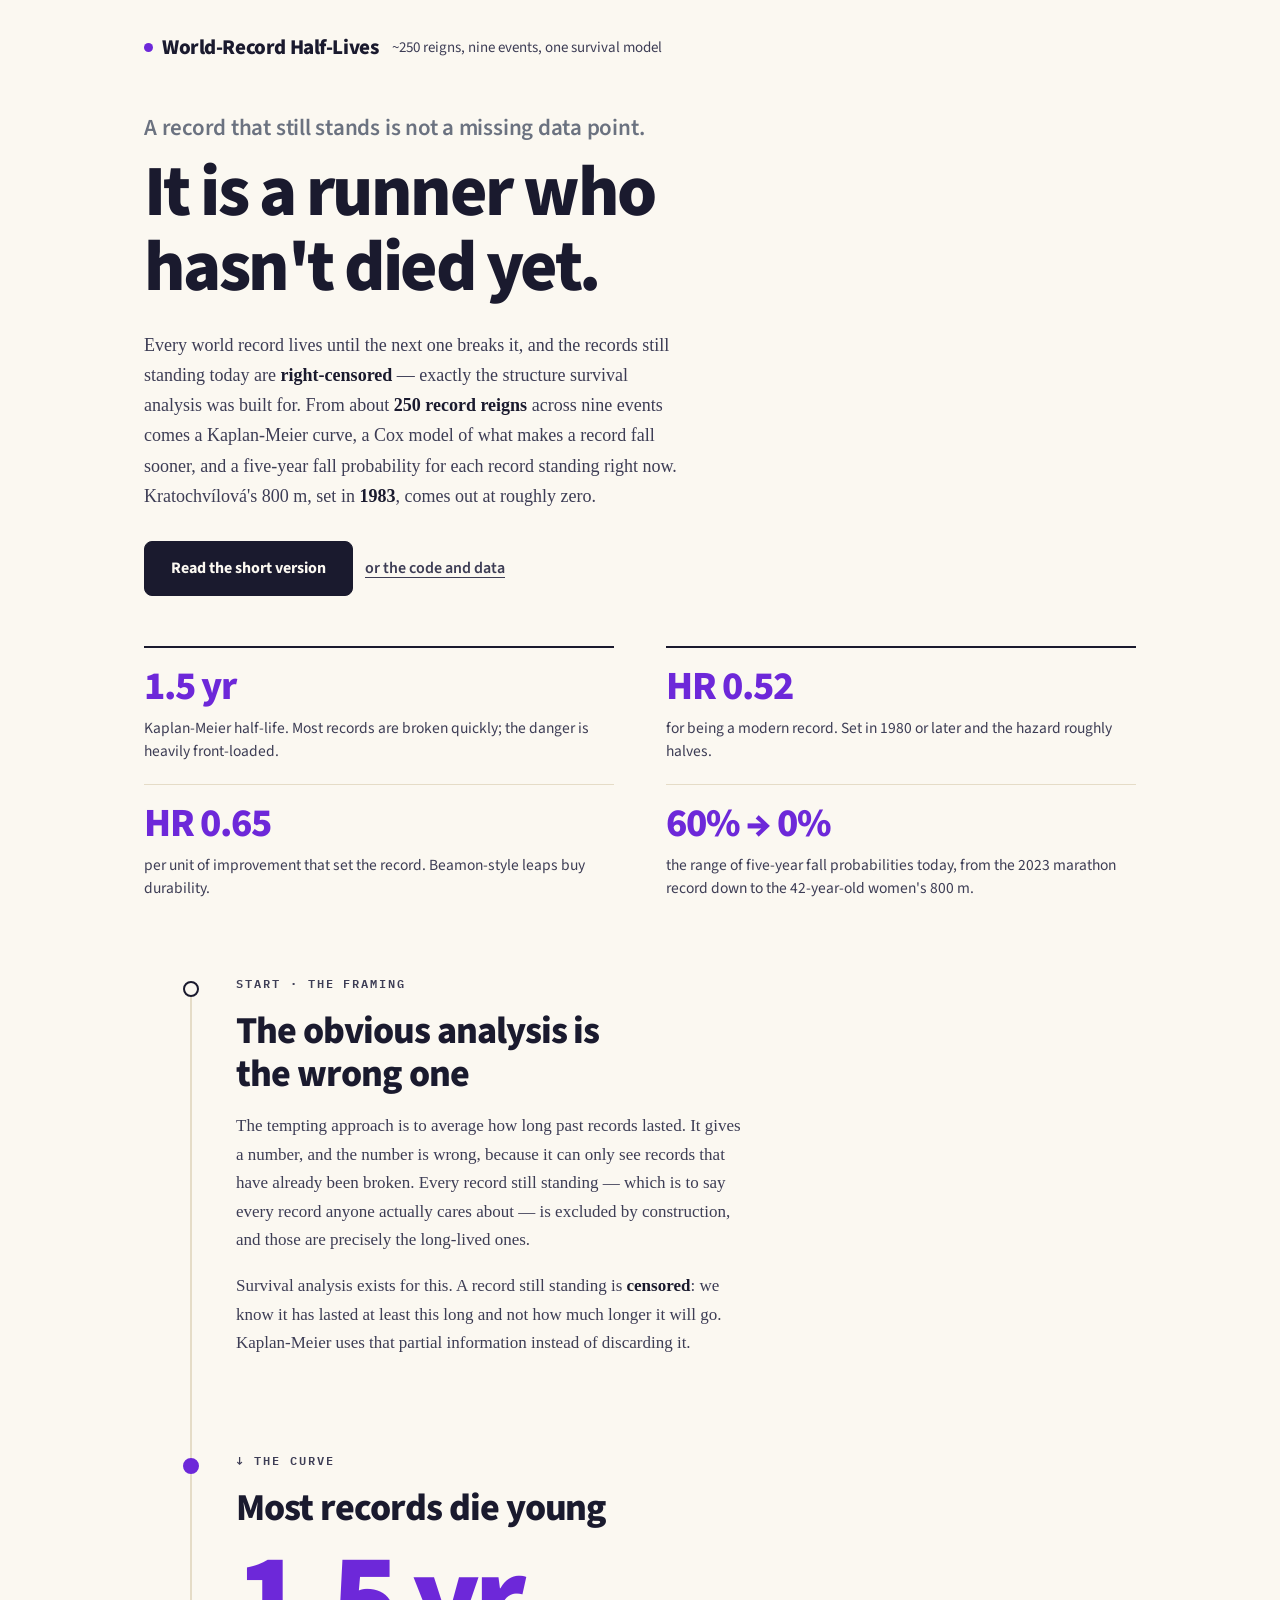
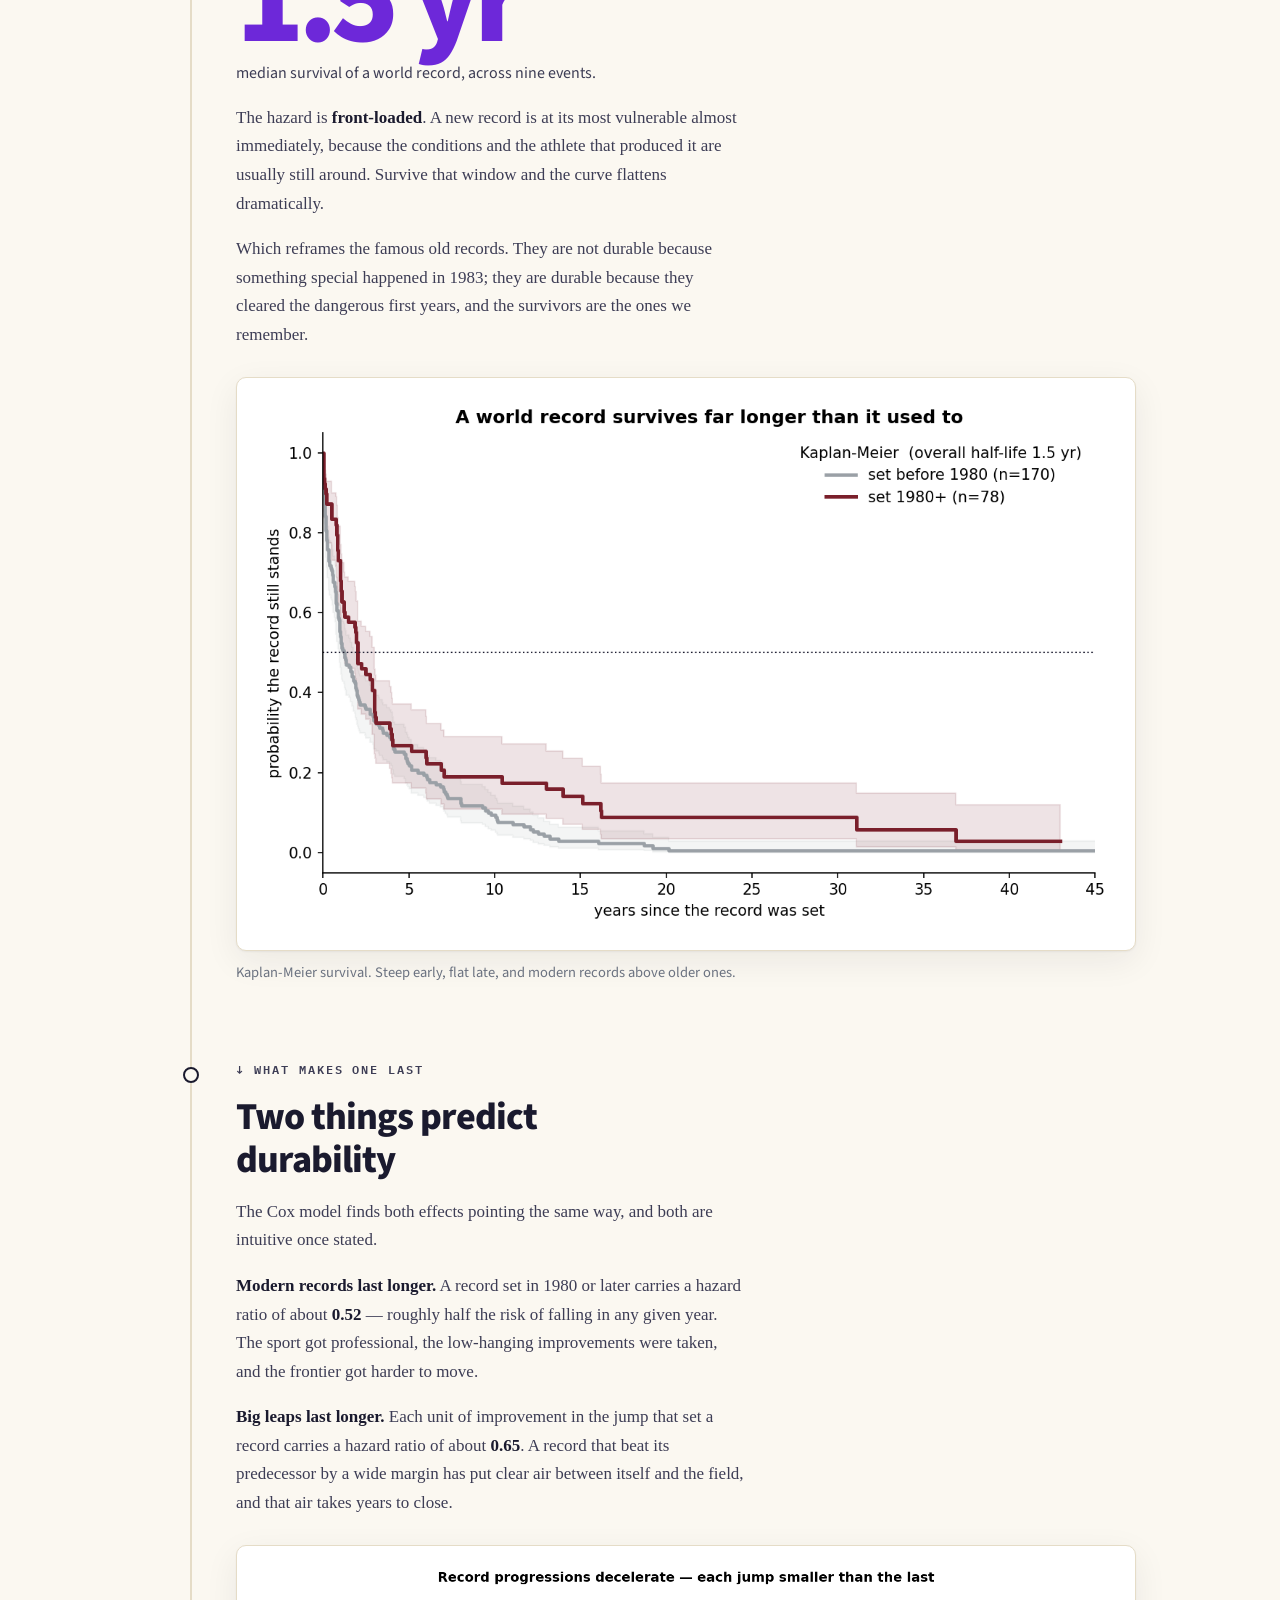
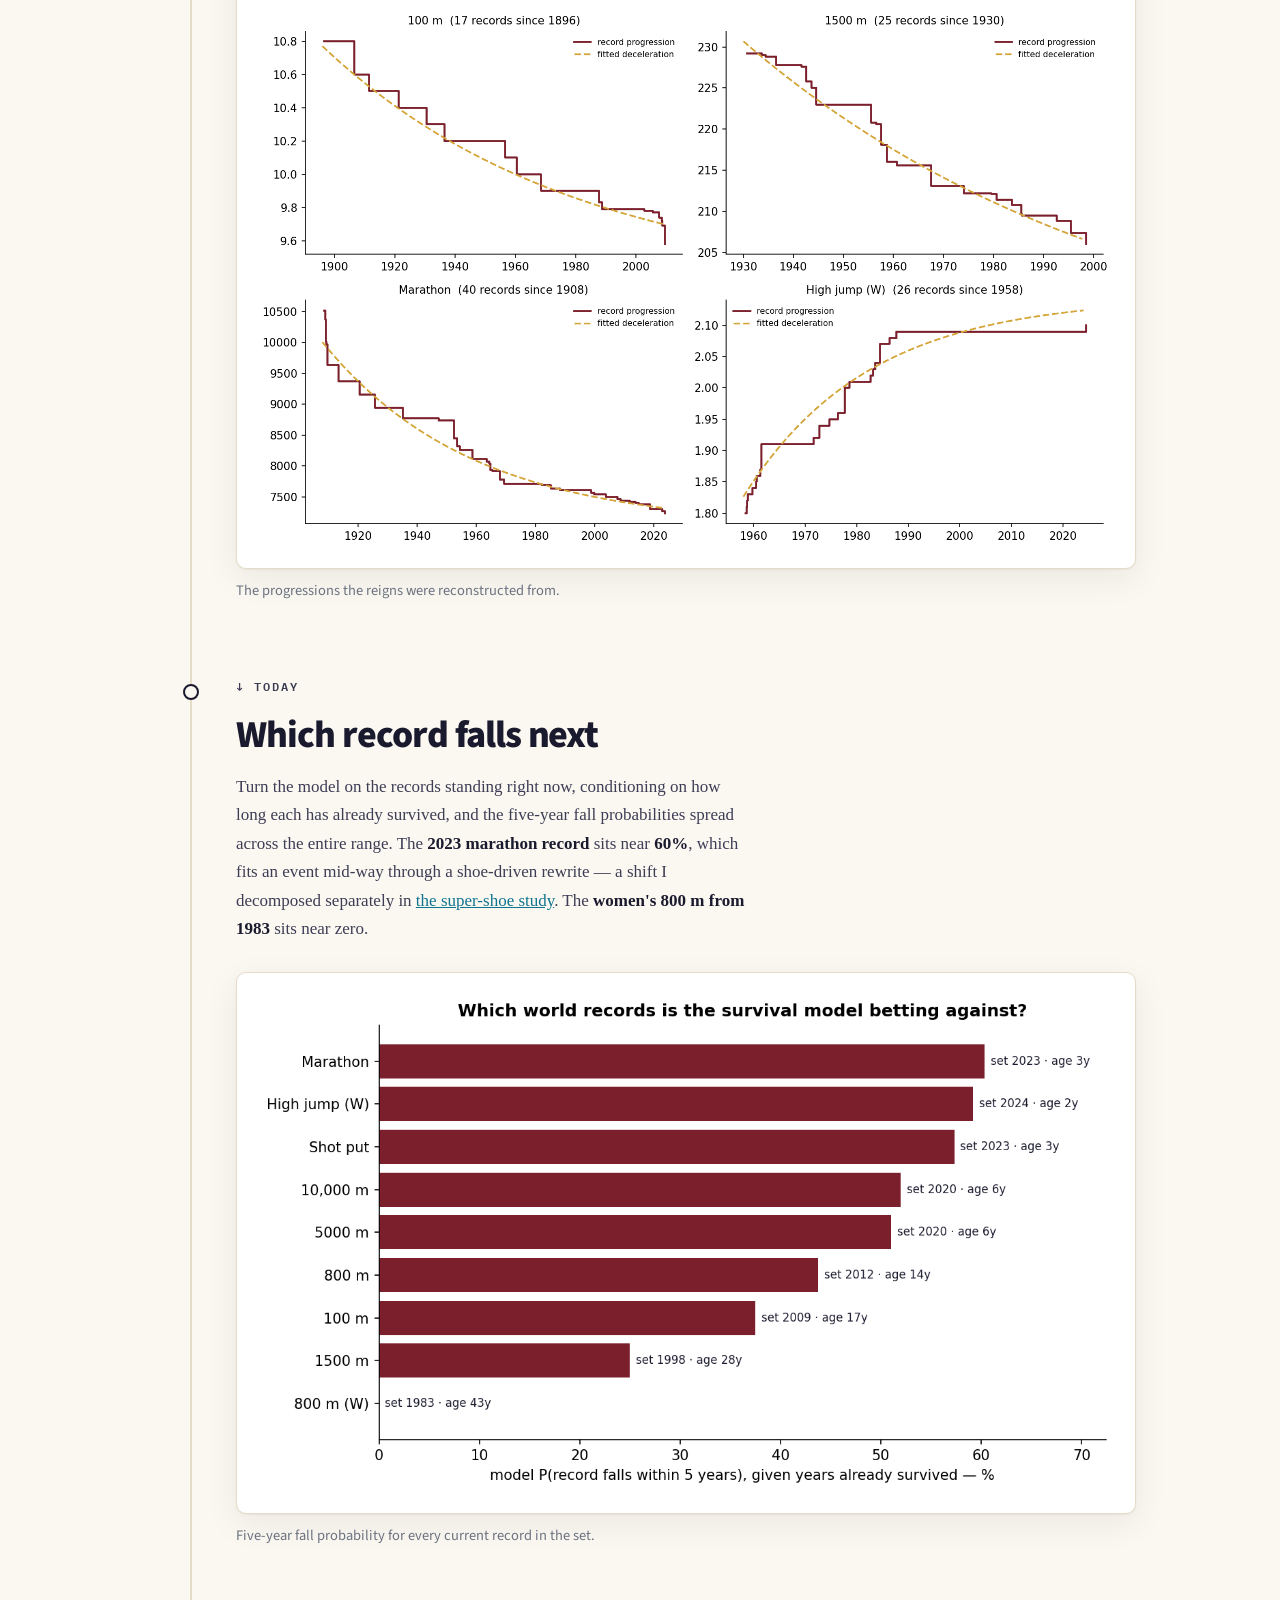
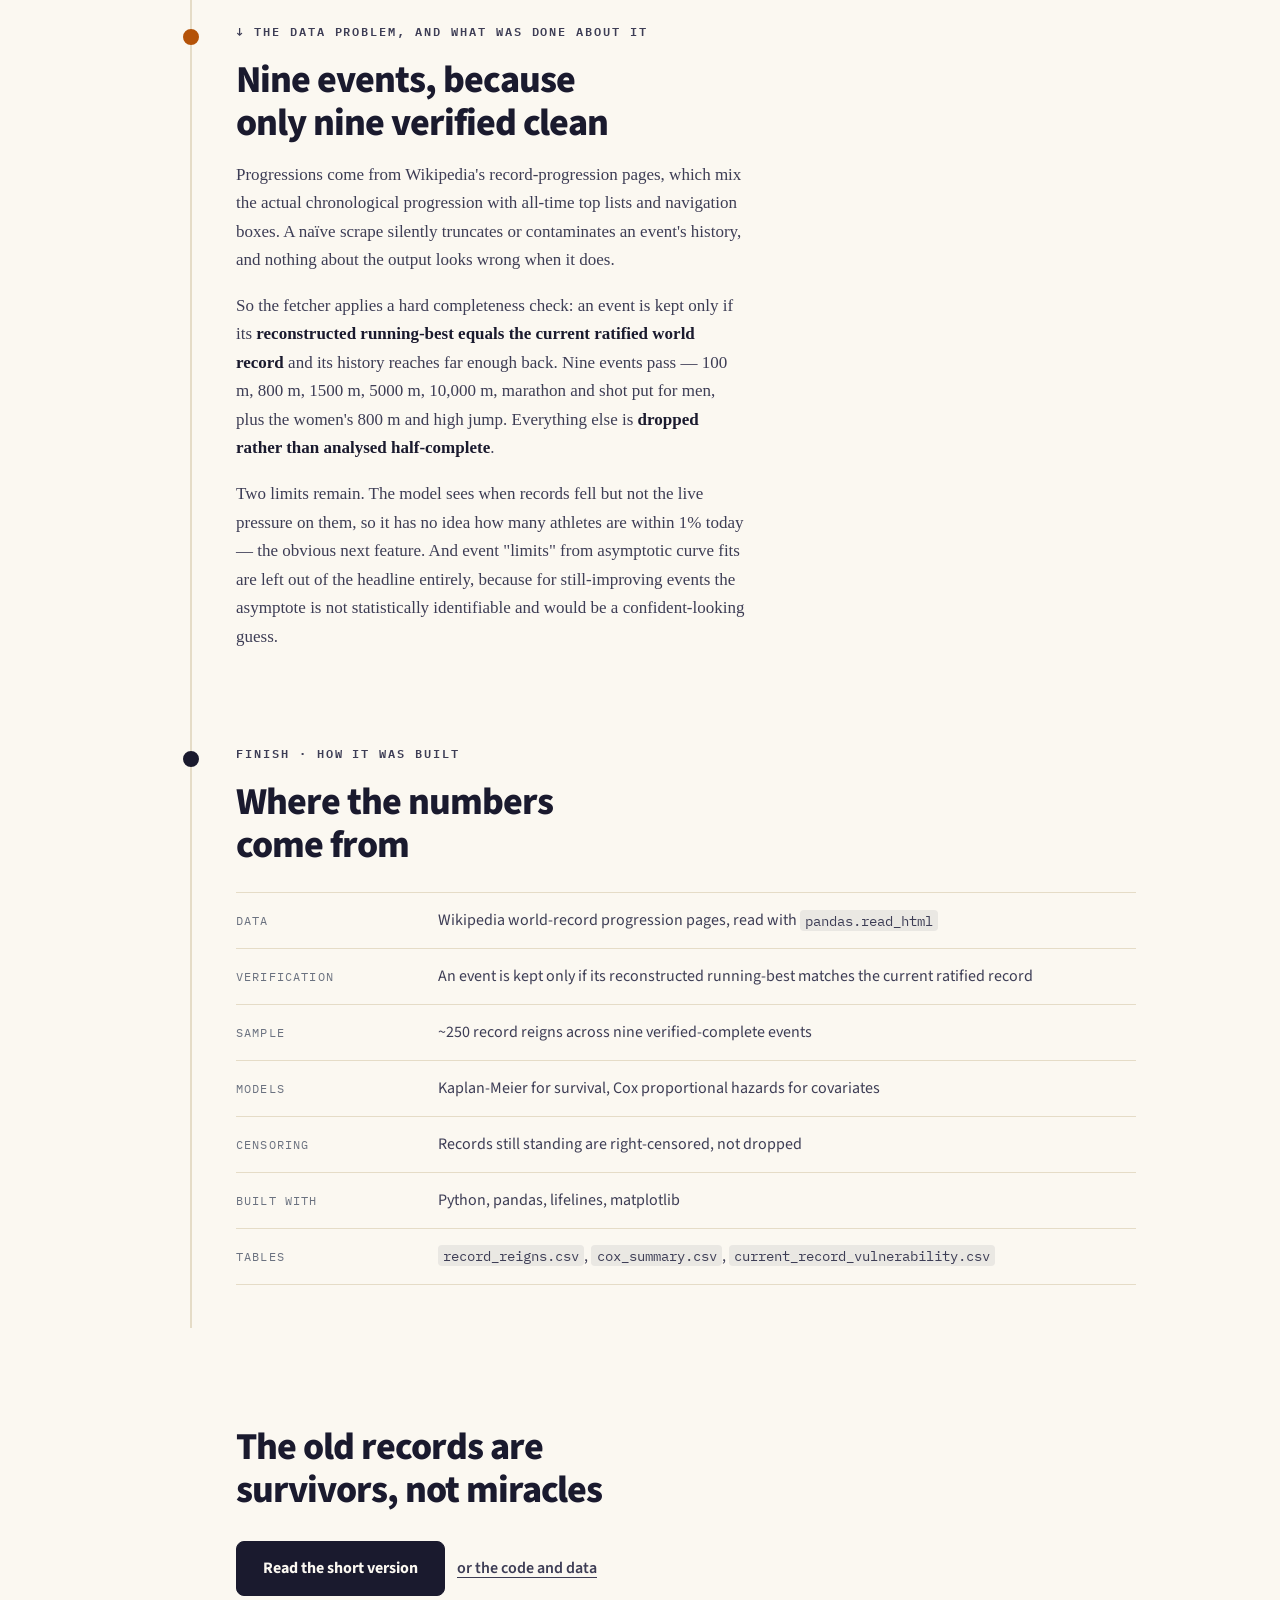
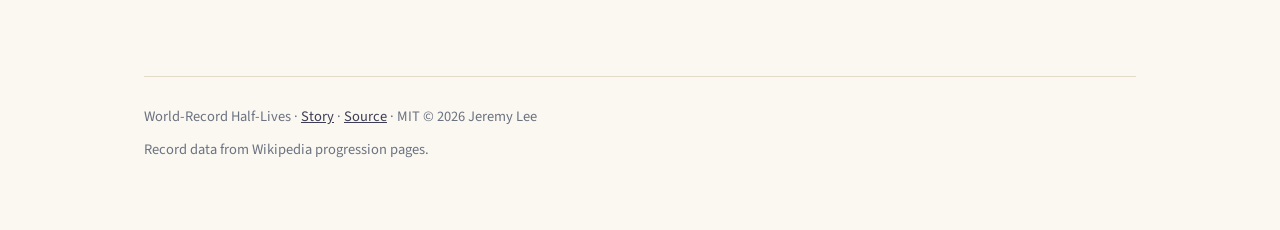
==== overview/index.html @ 0c4630bb "Add an /overview/ writeup page A long-form product page at /overview/, in the shape of the Leeway an" ====
<!doctype html>
<html lang="en">
<head>
<meta charset="utf-8" />
<meta name="viewport" content="width=device-width, initial-scale=1, viewport-fit=cover" />
<title>World-Record Half-Lives — survival analysis on 250 record reigns</title>
<meta name="description" content="Treating every world record as a survival-time problem. Kaplan-Meier puts the half-life at about 1.5 years, Cox says modern records last twice as long, and today's records get a five-year fall probability." />
<meta name="theme-color" content="#FBF8F1" />
<meta property="og:title" content="World-Record Half-Lives" />
<meta property="og:description" content="Records that are still standing are censored, not missing. Survival analysis on 250 reigns across nine events." />
<meta property="og:type" content="article" />
<meta property="og:url" content="https://lyhjeremy.github.io/world-record-half-lives/overview/" />
<link rel="preconnect" href="https://fonts.googleapis.com" />
<link rel="preconnect" href="https://fonts.gstatic.com" crossorigin />
<link href="https://fonts.googleapis.com/css2?family=Source+Sans+3:wght@400;600;700;800&family=IBM+Plex+Mono:wght@400;600&display=swap" rel="stylesheet" />
<style>
  :root {
    --paper: #FBF8F1;
    --card: #FFFFFF;
    --plate: #FFFFFF;
    --ink: #1a1a2e;
    --ink2: #3d3d55;
    --muted: #6B7280;
    --rule: #E5DCC7;
    --accent: #6D28D9;
    --accent2: #B45309;
    --link: #0E7490;
    --serif: Georgia, 'Iowan Old Style', 'Times New Roman', serif;
    --sans: 'Source Sans 3', -apple-system, system-ui, sans-serif;
    --mono: 'IBM Plex Mono', ui-monospace, 'SF Mono', monospace;
    --shadow: 0 1px 2px rgba(26,26,46,.05), 0 10px 34px rgba(26,26,46,.07);
    --spine:  92px;
    --col:    min(100% - 2.6rem, 62rem);
  }
  @media (prefers-color-scheme: dark) {
    :root {
      --paper: #14141f;
      --card: #1c1c2a;
      --plate: #f7f4ec;
      --ink: #F2EFE6;
      --ink2: #C9C4B6;
      --muted: #918B7D;
      --rule: #33313f;
      --accent: #A78BFA;
      --accent2: #E3BC5E;
      --link: #22D3EE;
      --shadow: 0 1px 2px rgba(0,0,0,.32), 0 10px 34px rgba(0,0,0,.4);
    }
  }

  * { box-sizing: border-box; }
  html { scroll-behavior: smooth; }
  body {
    margin: 0; background: var(--paper); color: var(--ink);
    font-family: var(--serif); font-size: clamp(17px, 0.55rem + 0.6vw, 19.5px);
    line-height: 1.68; -webkit-font-smoothing: antialiased; overflow-x: hidden;
  }
  img { max-width: 100%; height: auto; display: block; }
  a { color: var(--link); }
  :focus-visible { outline: 2px solid var(--accent); outline-offset: 3px; border-radius: 2px; }
  strong { font-weight: 700; color: var(--ink); }
  code { font-family: var(--mono); font-size: .86em;
         background: color-mix(in srgb, var(--ink) 7%, transparent);
         padding: .12em .38em; border-radius: 4px; }
  .wrap { width: var(--col); margin: 0 auto; }

  .eyebrow { font-family: var(--mono); font-weight: 600; font-size: 11.5px;
             letter-spacing: .17em; text-transform: uppercase; color: var(--muted);
             margin: 0 0 14px; }

  .masthead { display: flex; align-items: baseline; gap: 14px; flex-wrap: wrap; padding: 30px 0 0; }
  .logo { font-family: var(--sans); font-weight: 800; font-size: 21px;
          letter-spacing: -.02em; display: flex; align-items: center; gap: 9px; }
  .dot { width: 9px; height: 9px; border-radius: 50%; background: var(--accent); flex: none; }
  .tagline { font-size: 15px; color: var(--ink2); font-family: var(--sans); }

  .hero { padding: 44px 0 54px; }
  .kicker { font-family: var(--sans); font-size: clamp(18px, 2.1vw, 23px); font-weight: 600;
            color: var(--muted); margin: 0 0 8px; letter-spacing: -.01em; }
  .hero h1 { font-family: var(--sans); font-size: clamp(37px, 6vw, 72px); font-weight: 800;
             letter-spacing: -.035em; line-height: 1.04; margin: 0; max-width: 17ch; }
  .hero-sub { margin: 24px 0 0; font-size: 1.06em; color: var(--ink2); max-width: 60ch; }

  .cta-row { display: flex; gap: 12px; flex-wrap: wrap; margin-top: 30px; align-items: center; }
  .btn { display: inline-block; padding: 13px 26px; border-radius: 8px;
         font-family: var(--sans); font-weight: 700; font-size: 16px;
         text-decoration: none; border: 1px solid var(--ink); transition: transform .15s ease; }
  .btn:hover { transform: translateY(-1px); }
  .btn-primary { background: var(--ink); color: var(--paper); }
  .textlink { font-family: var(--sans); font-size: 16px; font-weight: 600; color: var(--ink2);
              text-decoration: underline; text-underline-offset: 4px;
              text-decoration-thickness: 1px; }
  .textlink:hover { color: var(--ink); }

  .claims { display: grid; grid-template-columns: 1fr; gap: 0 52px; margin: 50px 0 0; }
  @media (min-width: 760px) { .claims { grid-template-columns: 1fr 1fr; } }
  .claim { padding: 18px 0 20px; border-top: 1px solid var(--rule); }
  .claim:first-child, .claim:nth-child(2) { border-top: 2px solid var(--ink); }
  @media (max-width: 759px) { .claim:nth-child(2) { border-top: 1px solid var(--rule); } }
  .claim .n { font-family: var(--sans); font-weight: 800; font-size: 40px; line-height: 1.05;
              color: var(--accent); letter-spacing: -.03em; font-variant-numeric: tabular-nums; }
  .claim h3 { margin: 0 0 6px; }
  .claim p { margin: 9px 0 0; font-size: 15.5px; color: var(--ink2); line-height: 1.5;
             font-family: var(--sans); }

  .route { position: relative; padding-bottom: 30px; }
  .route::before { content: ""; position: absolute; left: calc(var(--spine) / 2); top: 8px;
                   bottom: 80px; width: 2px; background: var(--rule); }
  .stop { position: relative; padding: 0 0 76px var(--spine); }
  .stop::before { content: ""; position: absolute; left: calc(var(--spine) / 2 - 7px); top: 7px;
                  width: 16px; height: 16px; border-radius: 50%;
                  background: var(--paper); border: 2px solid var(--ink); box-sizing: border-box; }
  .stop--key::before { background: var(--accent); border-color: var(--accent); }
  .stop--warn::before { background: var(--accent2); border-color: var(--accent2); }
  .stop--end::before { background: var(--ink); }

  h2 { font-family: var(--sans); font-size: clamp(27px, 3.7vw, 38px); font-weight: 800;
       letter-spacing: -.027em; line-height: 1.13; margin: 12px 0 16px; max-width: 19ch; }
  h3 { font-family: var(--sans); font-size: 17px; font-weight: 700; margin: 0 0 7px;
       letter-spacing: -.012em; }
  .stop p { margin: 0 0 17px; max-width: 60ch; color: var(--ink2); }

  .bignum { font-family: var(--sans); font-weight: 800; font-size: clamp(74px, 10vw, 128px);
            line-height: .86; letter-spacing: -.05em; margin: 6px 0 4px; color: var(--accent);
            font-variant-numeric: tabular-nums; }
  .bignum-note { font-family: var(--sans); font-size: 16px; color: var(--muted); margin: 0 0 20px; }

  /* A white-background chart would glow in dark mode; the plate makes it read
     as a deliberately printed page instead. */
  figure { margin: 28px 0 0; }
  .plate { background: var(--plate); border: 1px solid var(--rule); border-radius: 10px;
           padding: 14px; box-shadow: var(--shadow); overflow: hidden; }
  .plate img { border-radius: 4px; }
  .plate--flush { padding: 0; }
  .shot { border-radius: 10px; border: 1px solid var(--rule); box-shadow: var(--shadow);
          overflow: hidden; background: var(--card); }
  /* min() so the cap never exceeds the column on a phone */
  .shot--narrow { max-width: min(430px, 100%); }
  figcaption { margin-top: 11px; font-family: var(--sans); font-size: 14.5px;
               color: var(--muted); line-height: 1.5; }
  .panels { display: grid; grid-template-columns: repeat(auto-fit, minmax(258px, 1fr));
            gap: 22px; margin-top: 28px; }
  .panels figure { margin: 0; }

  .pull { margin: 30px 0 0; padding: 20px 25px; border-left: 3px solid var(--accent);
          background: color-mix(in srgb, var(--accent) 7%, transparent);
          border-radius: 0 8px 8px 0; }
  .pull p { margin: 0 0 9px; color: var(--ink); max-width: none; }
  .pull p:last-of-type { margin: 0; }
  .pull .who { font-family: var(--mono); font-size: 11px; letter-spacing: .12em;
               text-transform: uppercase; color: var(--muted); display: block; margin-top: 9px; }

  .grid { display: grid; grid-template-columns: repeat(auto-fit, minmax(238px, 1fr));
          gap: 1px; margin-top: 28px; background: var(--rule);
          border: 1px solid var(--rule); border-radius: 10px; overflow: hidden; }
  .cell { background: var(--paper); padding: 22px 20px; }
  .cell p { font-size: 15px; margin: 0; color: var(--ink2); max-width: none;
            line-height: 1.55; font-family: var(--sans); }

  /* results tables: scroll inside their own box, never the page */
  .tablewrap { margin-top: 26px; overflow-x: auto; border: 1px solid var(--rule);
               border-radius: 10px; background: var(--card); }
  table { border-collapse: collapse; width: 100%; min-width: 480px;
          font-family: var(--sans); font-size: 15.5px; }
  th, td { padding: 12px 16px; text-align: left; border-bottom: 1px solid var(--rule); }
  th { font-family: var(--mono); font-size: 11px; letter-spacing: .1em;
       text-transform: uppercase; color: var(--muted); font-weight: 600; }
  td { color: var(--ink2); font-variant-numeric: tabular-nums; }
  tr:last-child td { border-bottom: 0; }
  .win td { color: var(--ink); font-weight: 700;
            background: color-mix(in srgb, var(--accent) 8%, transparent); }

  /* real terminal output, quoted verbatim */
  .term { margin-top: 26px; background: #14141f; color: #e6e3da; border-radius: 10px;
          padding: 18px 20px; overflow-x: auto; box-shadow: var(--shadow);
          border: 1px solid #2a2a3a; }
  .term pre { margin: 0; font-family: var(--mono); font-size: 13px; line-height: 1.62;
              white-space: pre; }
  .term .c { color: #9aa08f; }
  .term .g { color: #7fd18f; }
  .term .y { color: #E3BC5E; }

  .specs { margin-top: 26px; border-top: 1px solid var(--rule); }
  .spec { display: grid; grid-template-columns: 1fr; gap: 2px;
          padding: 14px 0; border-bottom: 1px solid var(--rule); }
  @media (min-width: 700px) { .spec { grid-template-columns: 178px 1fr; gap: 24px; } }
  .spec dt { font-family: var(--mono); font-size: 11.5px; letter-spacing: .1em;
             text-transform: uppercase; color: var(--muted); padding-top: 4px; }
  .spec dd { margin: 0; font-size: 16px; color: var(--ink2); font-family: var(--sans); }

  .close { padding: 6px 0 80px var(--spine); position: relative; }
  .close h2 { max-width: 20ch; }
  footer { border-top: 1px solid var(--rule); padding: 28px 0 60px;
           font-family: var(--sans); font-size: 14.5px; color: var(--muted); }
  footer a { color: var(--ink2); }
  footer p { margin: 0 0 8px; }

  @media (max-width: 640px) {
    :root { --spine: 38px; }
    .hero { padding: 36px 0 46px; }
    .stop { padding-bottom: 58px; }
    .plate { padding: 9px; }
    .term { padding: 14px 14px; }
    .term pre { font-size: 11.5px; }
  }
  @media (prefers-reduced-motion: reduce) {
    html { scroll-behavior: auto; }
    .btn { transition: none; }
  }

</style>
</head>
<body>
<div class="wrap">
  <header class="masthead">
    <div class="logo"><span class="dot" aria-hidden="true"></span>World-Record Half-Lives</div>
    <div class="tagline">~250 reigns, nine events, one survival model</div>
  </header>

  <section class="hero">
    <p class="kicker">A record that still stands is not a missing data point.</p>
    <h1>It is a runner who hasn't died yet.</h1>

    <p class="hero-sub">
      Every world record lives until the next one breaks it, and the records still
      standing today are <strong>right-censored</strong> — exactly the structure
      survival analysis was built for. From about <strong>250 record reigns</strong>
      across nine events comes a Kaplan-Meier curve, a Cox model of what makes a
      record fall sooner, and a five-year fall probability for each record standing
      right now. Kratochvílová's 800 m, set in <strong>1983</strong>, comes out at
      roughly zero.
    </p>

    <div class="cta-row">
      <a class="btn btn-primary" href="../">Read the short version</a>
      <a class="textlink" href="https://github.com/lyhjeremy/world-record-half-lives">or the code and data</a>
    </div>

    <div class="claims">
      <div class="claim">
        <div class="n">1.5 yr</div>
        <p>Kaplan-Meier half-life. Most records are broken quickly; the danger is
           heavily front-loaded.</p>
      </div>
      <div class="claim">
        <div class="n">HR 0.52</div>
        <p>for being a modern record. Set in 1980 or later and the hazard roughly
           halves.</p>
      </div>
      <div class="claim">
        <div class="n">HR 0.65</div>
        <p>per unit of improvement that set the record. Beamon-style leaps buy
           durability.</p>
      </div>
      <div class="claim">
        <div class="n">60% → 0%</div>
        <p>the range of five-year fall probabilities today, from the 2023 marathon
           record down to the 42-year-old women's 800 m.</p>
      </div>
    </div>
  </section>
</div>

<div class="wrap">
<div class="route">

  <section class="stop">
    <p class="eyebrow">Start · the framing</p>
    <h2>The obvious analysis is the wrong one</h2>
    <p>
      The tempting approach is to average how long past records lasted. It gives a
      number, and the number is wrong, because it can only see records that have
      already been broken. Every record still standing — which is to say every
      record anyone actually cares about — is excluded by construction, and those
      are precisely the long-lived ones.
    </p>
    <p>
      Survival analysis exists for this. A record still standing is
      <strong>censored</strong>: we know it has lasted at least this long and not
      how much longer it will go. Kaplan-Meier uses that partial information
      instead of discarding it.
    </p>
  </section>

  <section class="stop stop--key">
    <p class="eyebrow">↓ the curve</p>
    <h2>Most records die young</h2>

    <div class="bignum">1.5 yr</div>
    <p class="bignum-note">median survival of a world record, across nine events.</p>

    <p>
      The hazard is <strong>front-loaded</strong>. A new record is at its most
      vulnerable almost immediately, because the conditions and the athlete that
      produced it are usually still around. Survive that window and the curve
      flattens dramatically.
    </p>
    <p>
      Which reframes the famous old records. They are not durable because
      something special happened in 1983; they are durable because they cleared the
      dangerous first years, and the survivors are the ones we remember.
    </p>
    <figure>
      <div class="plate">
        <img width="1200" height="750" src="../figures/record_survival.png" fetchpriority="high"
          alt="Kaplan-Meier survival curve for world records, dropping steeply in the first two years then flattening into a long tail, with separate curves for pre-1980 and modern records." />
      </div>
      <figcaption>Kaplan-Meier survival. Steep early, flat late, and modern records above older ones.</figcaption>
    </figure>
  </section>

  <section class="stop">
    <p class="eyebrow">↓ what makes one last</p>
    <h2>Two things predict durability</h2>
    <p>
      The Cox model finds both effects pointing the same way, and both are
      intuitive once stated.
    </p>
    <p>
      <strong>Modern records last longer.</strong> A record set in 1980 or later
      carries a hazard ratio of about <strong>0.52</strong> — roughly half the risk
      of falling in any given year. The sport got professional, the low-hanging
      improvements were taken, and the frontier got harder to move.
    </p>
    <p>
      <strong>Big leaps last longer.</strong> Each unit of improvement in the jump
      that set a record carries a hazard ratio of about <strong>0.65</strong>. A
      record that beat its predecessor by a wide margin has put clear air between
      itself and the field, and that air takes years to close.
    </p>
    <figure>
      <div class="plate">
        <img width="1650" height="1125" src="../figures/progressions.png" loading="lazy"
          alt="Record progression curves for the nine analysed events, each showing marks improving over time with fitted curves flattening in recent decades." />
      </div>
      <figcaption>The progressions the reigns were reconstructed from.</figcaption>
    </figure>
  </section>

  <section class="stop">
    <p class="eyebrow">↓ today</p>
    <h2>Which record falls next</h2>
    <p>
      Turn the model on the records standing right now, conditioning on how long
      each has already survived, and the five-year fall probabilities spread across
      the entire range. The <strong>2023 marathon record</strong> sits near
      <strong>60%</strong>, which fits an event mid-way through a shoe-driven
      rewrite — a shift I decomposed separately in
      <a href="https://lyhjeremy.github.io/marathon-shoe-revolution-decomposition/">the super-shoe study</a>.
      The <strong>women's 800 m from 1983</strong> sits near zero.
    </p>
    <figure>
      <div class="plate">
        <img width="1275" height="750" src="../figures/vulnerability.png" loading="lazy"
          alt="Ranked bar chart of the probability each current world record falls within five years, led by the 2023 marathon record near sixty percent and ending near zero for the 1983 women's 800 metres." />
      </div>
      <figcaption>Five-year fall probability for every current record in the set.</figcaption>
    </figure>
  </section>

  <section class="stop stop--warn">
    <p class="eyebrow">↓ the data problem, and what was done about it</p>
    <h2>Nine events, because only nine verified clean</h2>
    <p>
      Progressions come from Wikipedia's record-progression pages, which mix the
      actual chronological progression with all-time top lists and navigation
      boxes. A naïve scrape silently truncates or contaminates an event's history,
      and nothing about the output looks wrong when it does.
    </p>
    <p>
      So the fetcher applies a hard completeness check: an event is kept only if
      its <strong>reconstructed running-best equals the current ratified world
      record</strong> and its history reaches far enough back. Nine events pass —
      100 m, 800 m, 1500 m, 5000 m, 10,000 m, marathon and shot put for men, plus
      the women's 800 m and high jump. Everything else is <strong>dropped rather
      than analysed half-complete</strong>.
    </p>
    <p>
      Two limits remain. The model sees when records fell but not the live
      pressure on them, so it has no idea how many athletes are within 1% today —
      the obvious next feature. And event "limits" from asymptotic curve fits are
      left out of the headline entirely, because for still-improving events the
      asymptote is not statistically identifiable and would be a confident-looking
      guess.
    </p>
  </section>

  <section class="stop stop--end">
    <p class="eyebrow">Finish · how it was built</p>
    <h2>Where the numbers come from</h2>
    <dl class="specs">
      <div class="spec"><dt>Data</dt><dd>Wikipedia world-record progression pages, read with <code>pandas.read_html</code></dd></div>
      <div class="spec"><dt>Verification</dt><dd>An event is kept only if its reconstructed running-best matches the current ratified record</dd></div>
      <div class="spec"><dt>Sample</dt><dd>~250 record reigns across nine verified-complete events</dd></div>
      <div class="spec"><dt>Models</dt><dd>Kaplan-Meier for survival, Cox proportional hazards for covariates</dd></div>
      <div class="spec"><dt>Censoring</dt><dd>Records still standing are right-censored, not dropped</dd></div>
      <div class="spec"><dt>Built with</dt><dd>Python, pandas, lifelines, matplotlib</dd></div>
      <div class="spec"><dt>Tables</dt><dd><code>record_reigns.csv</code>, <code>cox_summary.csv</code>, <code>current_record_vulnerability.csv</code></dd></div>
    </dl>
  </section>

</div>
</div>

<div class="wrap">
  <section class="close">
    <h2>The old records are survivors, not miracles</h2>
    <div class="cta-row">
      <a class="btn btn-primary" href="../">Read the short version</a>
      <a class="textlink" href="https://github.com/lyhjeremy/world-record-half-lives">or the code and data</a>
    </div>
  </section>

  <footer>
    <p>
      World-Record Half-Lives ·
      <a href="../">Story</a> ·
      <a href="https://github.com/lyhjeremy/world-record-half-lives">Source</a> ·
      MIT © 2026 Jeremy Lee
    </p>
    <p>Record data from Wikipedia progression pages.</p>
  </footer>
</div>
</body>
</html>
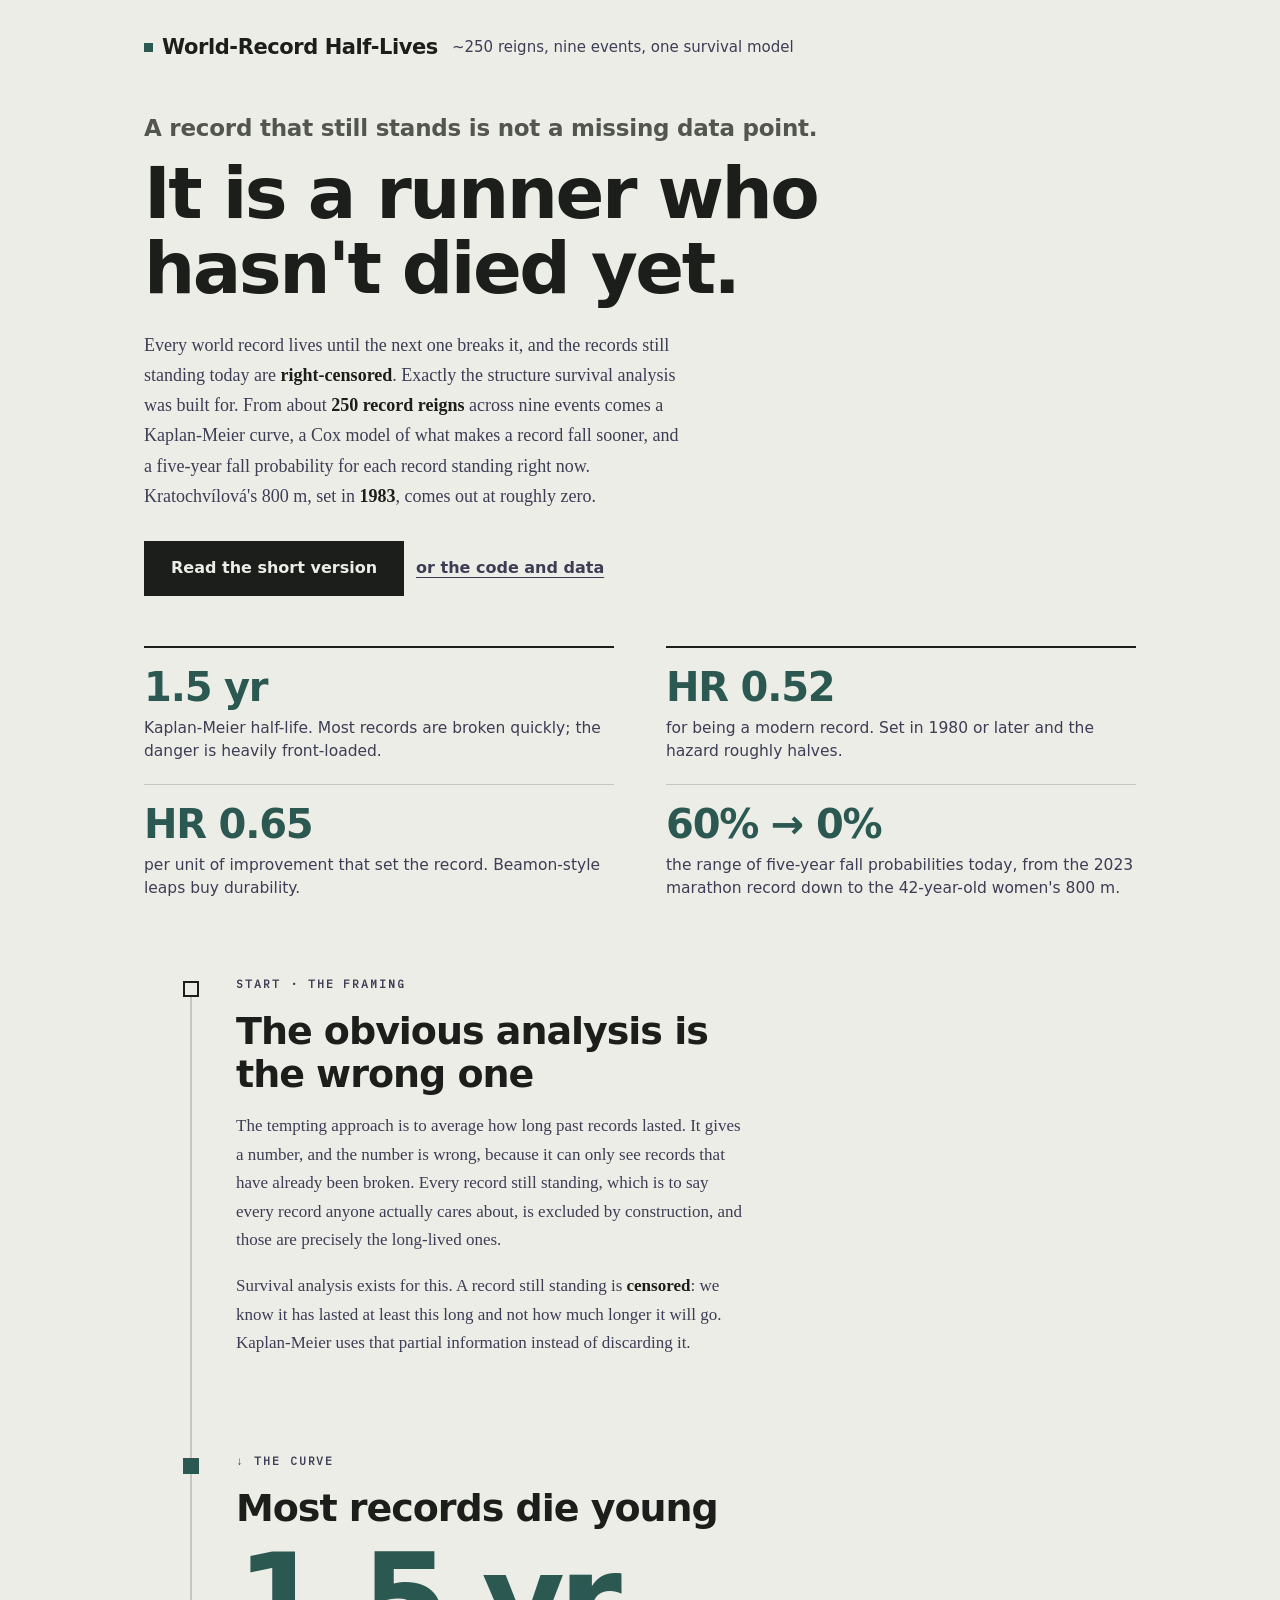
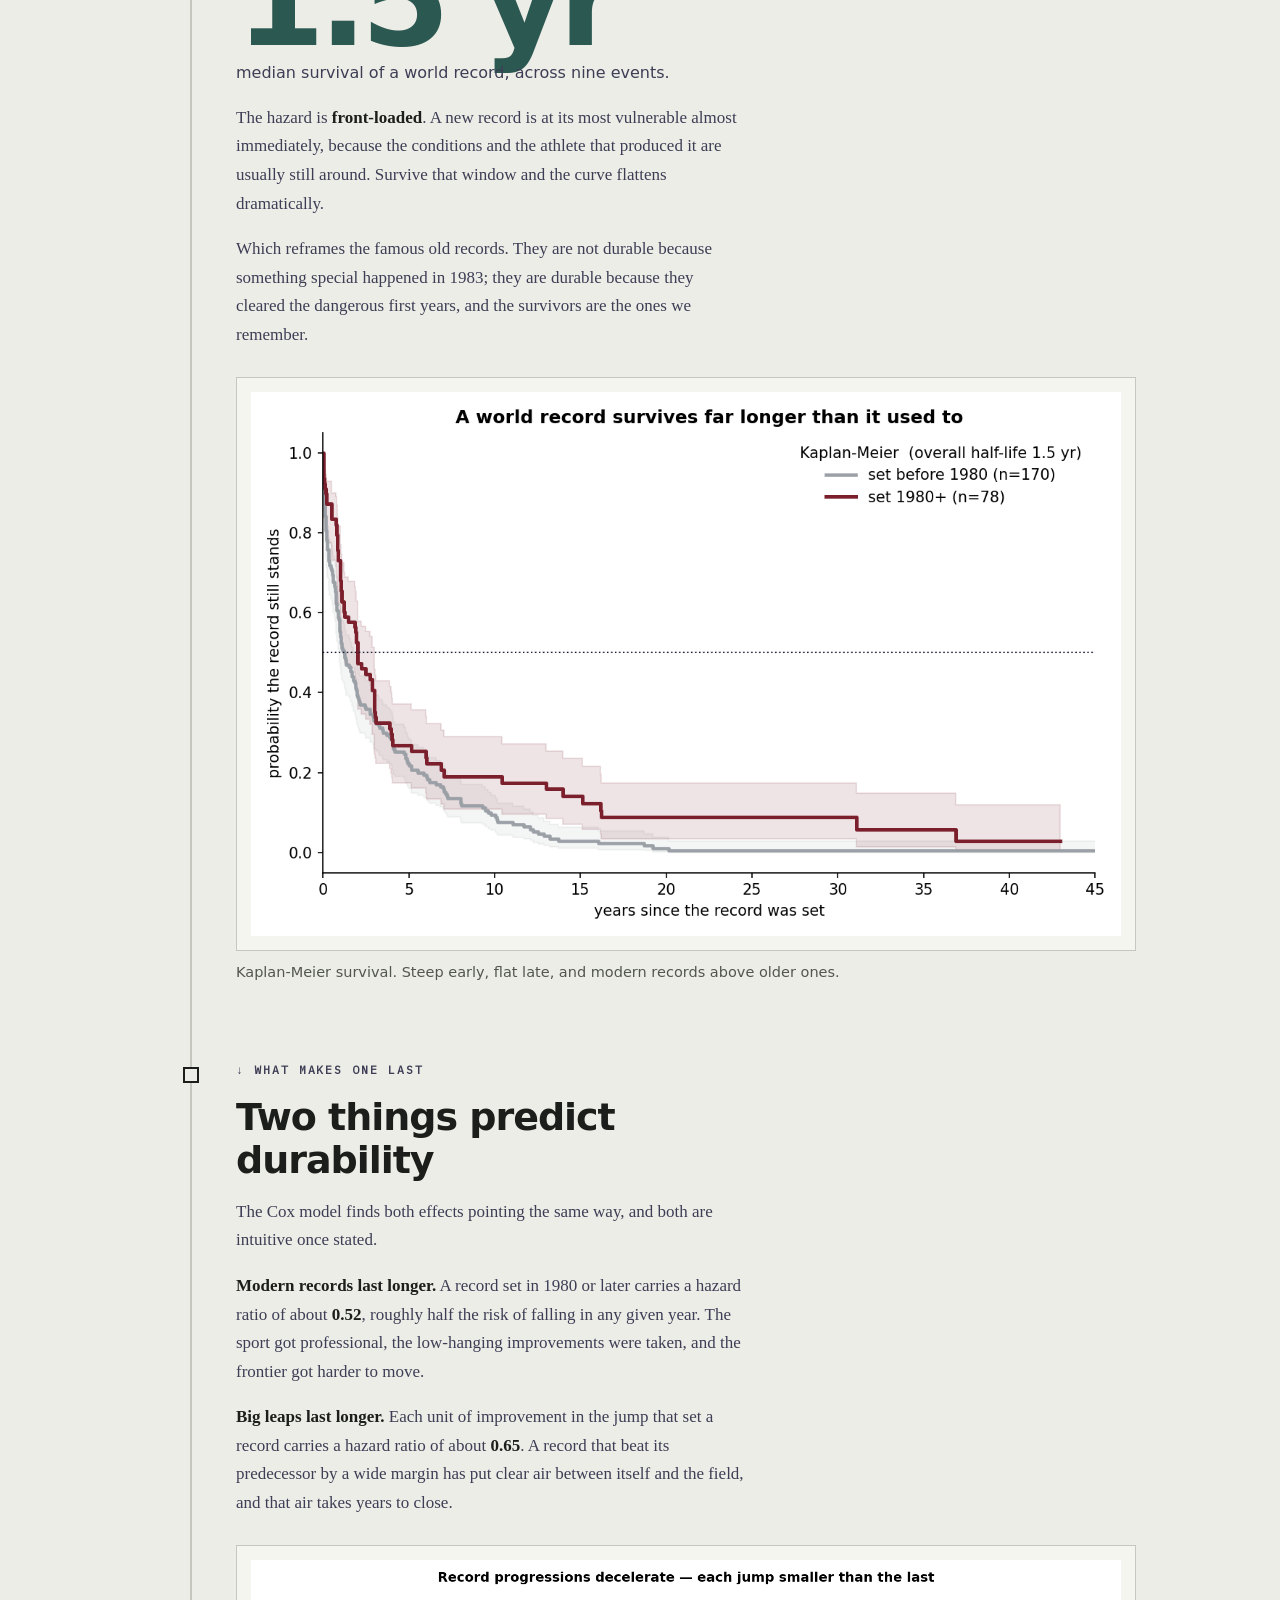
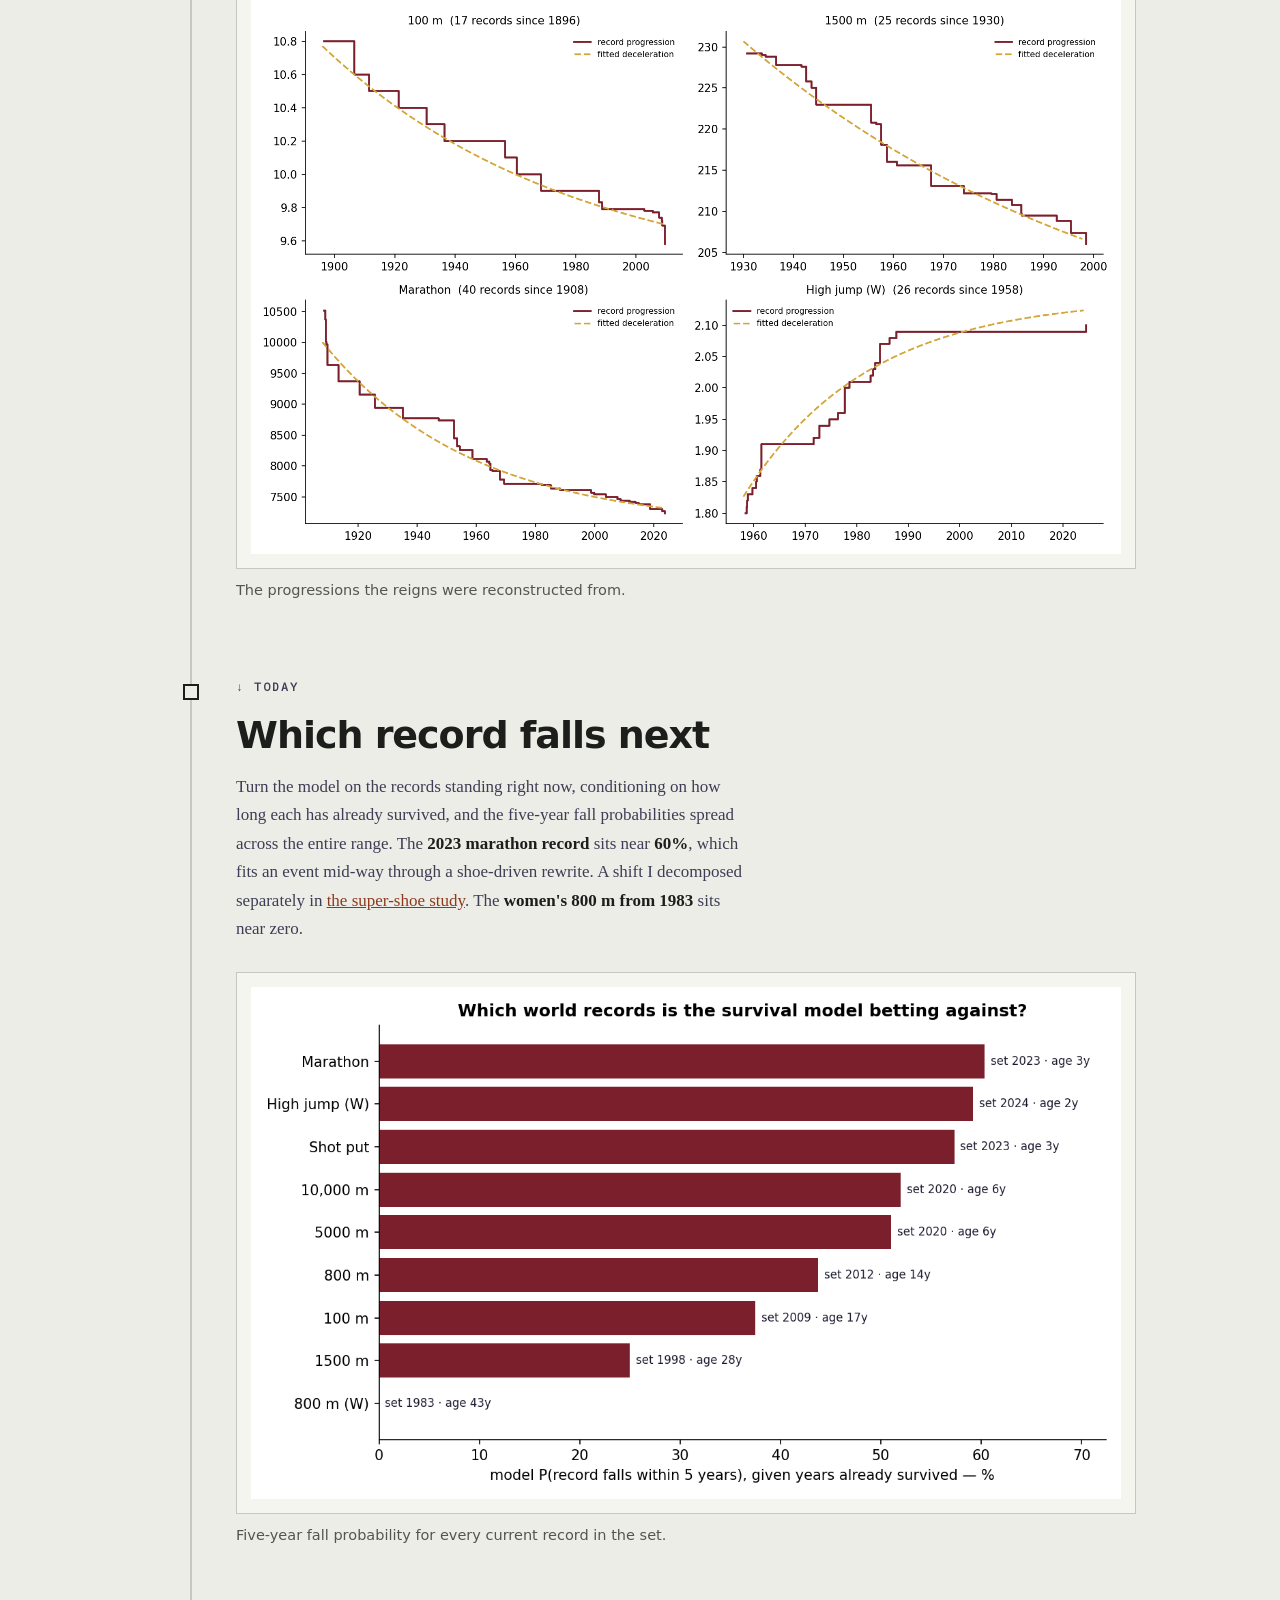
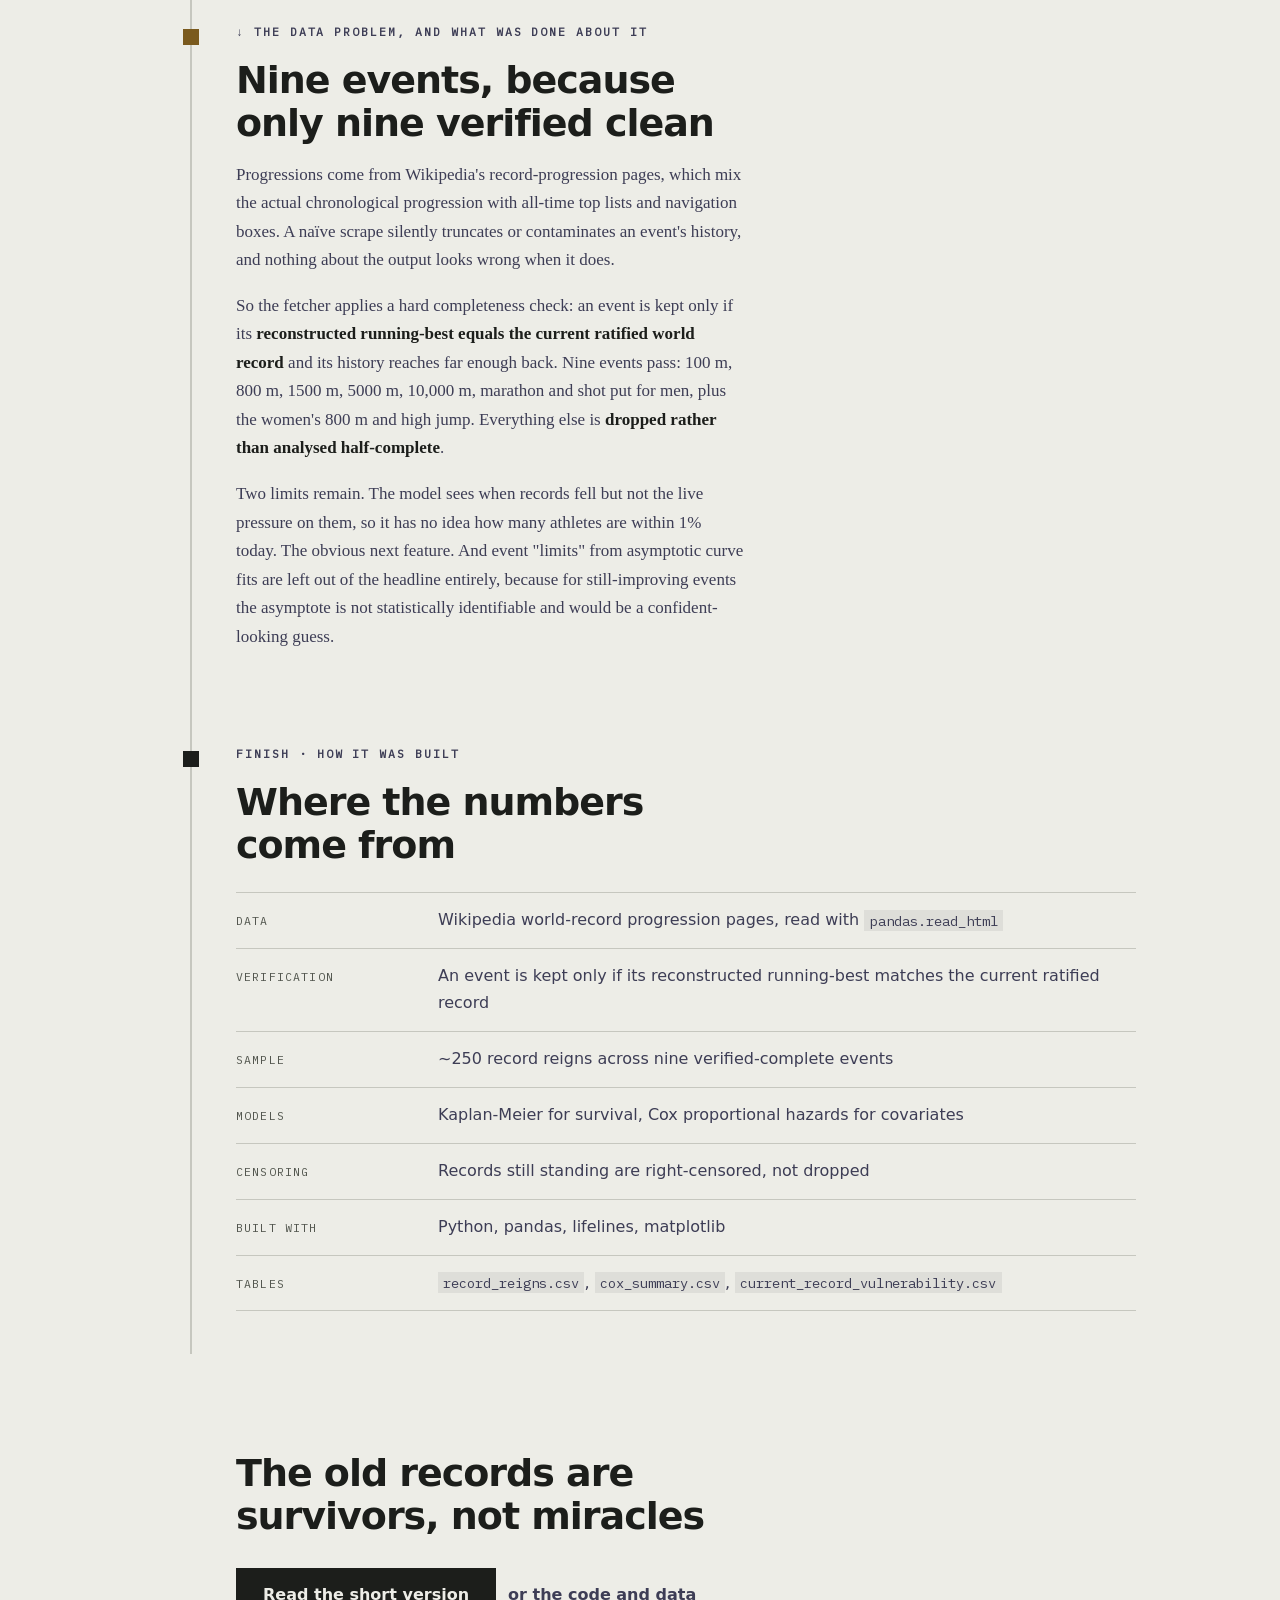
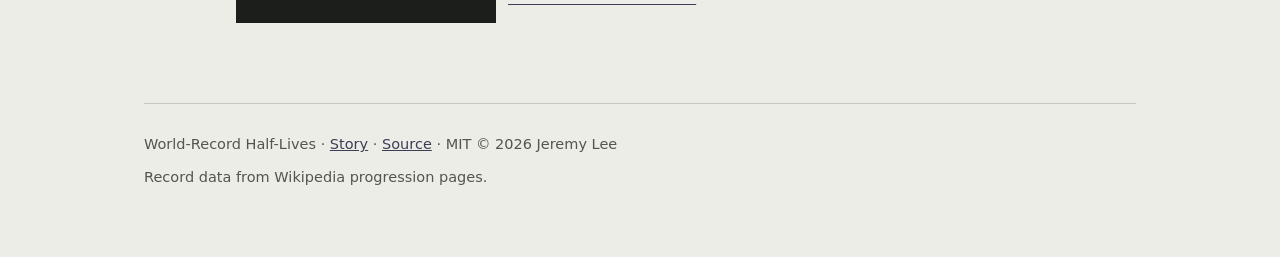
==== commit eae3f0f9: "Adopt the Ledger house style Replaces the cream and gold Georgia style with a technical-document ide" ====
--- a/overview/index.html
+++ b/overview/index.html
@@ -3,28 +3,31 @@
 <head>
 <meta charset="utf-8" />
 <meta name="viewport" content="width=device-width, initial-scale=1, viewport-fit=cover" />
-<title>World-Record Half-Lives — survival analysis on 250 record reigns</title>
+<title>World-Record Half-Lives: survival analysis on 250 record reigns</title>
 <meta name="description" content="Treating every world record as a survival-time problem. Kaplan-Meier puts the half-life at about 1.5 years, Cox says modern records last twice as long, and today's records get a five-year fall probability." />
-<meta name="theme-color" content="#FBF8F1" />
+<meta name="theme-color" content="#EDEDE7" />
 <meta property="og:title" content="World-Record Half-Lives" />
 <meta property="og:description" content="Records that are still standing are censored, not missing. Survival analysis on 250 reigns across nine events." />
 <meta property="og:type" content="article" />
 <meta property="og:url" content="https://lyhjeremy.github.io/world-record-half-lives/overview/" />
-<link rel="preconnect" href="https://fonts.googleapis.com" />
-<link rel="preconnect" href="https://fonts.gstatic.com" crossorigin />
-<link href="https://fonts.googleapis.com/css2?family=Source+Sans+3:wght@400;600;700;800&family=IBM+Plex+Mono:wght@400;600&display=swap" rel="stylesheet" />
 <style>
+@font-face{font-family:"Source Serif 4";src:url("../fonts/SourceSerif4-400.woff2")format("woff2");font-weight:400;font-display:swap}
+@font-face{font-family:"Source Serif 4";src:url("../fonts/SourceSerif4-600.woff2")format("woff2");font-weight:600;font-display:swap}
+@font-face{font-family:"IBM Plex Sans";src:url("../fonts/IBMPlexSans-400.woff2")format("woff2");font-weight:400;font-display:swap}
+@font-face{font-family:"IBM Plex Sans";src:url("../fonts/IBMPlexSans-600.woff2")format("woff2");font-weight:600;font-display:swap}
+@font-face{font-family:"IBM Plex Mono";src:url("../fonts/IBMPlexMono-400.woff2")format("woff2");font-weight:400;font-display:swap}
+
   :root {
-    --paper: #FBF8F1;
-    --card: #FFFFFF;
-    --plate: #FFFFFF;
-    --ink: #1a1a2e;
+    --paper: #EDEDE7;
+    --card: #F5F5F0;
+    --plate: #F5F5F0;
+    --ink: #1C1E1B;
     --ink2: #3d3d55;
-    --muted: #6B7280;
-    --rule: #E5DCC7;
-    --accent: #6D28D9;
-    --accent2: #B45309;
-    --link: #0E7490;
+    --muted: #52564E;
+    --rule: #C6C7BF;
+    --accent: #2C5852;
+    --accent2: #7A5A1E;
+    --link: #8C3A1E;
     --serif: Georgia, 'Iowan Old Style', 'Times New Roman', serif;
     --sans: 'Source Sans 3', -apple-system, system-ui, sans-serif;
     --mono: 'IBM Plex Mono', ui-monospace, 'SF Mono', monospace;
@@ -57,11 +60,11 @@
   }
   img { max-width: 100%; height: auto; display: block; }
   a { color: var(--link); }
-  :focus-visible { outline: 2px solid var(--accent); outline-offset: 3px; border-radius: 2px; }
+  :focus-visible { outline: 2px solid var(--accent); outline-offset: 3px; border-radius: 0; }
   strong { font-weight: 700; color: var(--ink); }
   code { font-family: var(--mono); font-size: .86em;
          background: color-mix(in srgb, var(--ink) 7%, transparent);
-         padding: .12em .38em; border-radius: 4px; }
+         padding: .12em .38em; border-radius: 0; }
   .wrap { width: var(--col); margin: 0 auto; }
 
   .eyebrow { font-family: var(--mono); font-weight: 600; font-size: 11.5px;
@@ -71,7 +74,7 @@
   .masthead { display: flex; align-items: baseline; gap: 14px; flex-wrap: wrap; padding: 30px 0 0; }
   .logo { font-family: var(--sans); font-weight: 800; font-size: 21px;
           letter-spacing: -.02em; display: flex; align-items: center; gap: 9px; }
-  .dot { width: 9px; height: 9px; border-radius: 50%; background: var(--accent); flex: none; }
+  .dot { width: 9px; height: 9px; border-radius: 0; background: var(--accent); flex: none; }
   .tagline { font-size: 15px; color: var(--ink2); font-family: var(--sans); }
 
   .hero { padding: 44px 0 54px; }
@@ -82,9 +85,9 @@
   .hero-sub { margin: 24px 0 0; font-size: 1.06em; color: var(--ink2); max-width: 60ch; }
 
   .cta-row { display: flex; gap: 12px; flex-wrap: wrap; margin-top: 30px; align-items: center; }
-  .btn { display: inline-block; padding: 13px 26px; border-radius: 8px;
+  .btn { display: inline-block; padding: 13px 26px; border-radius: 0;
          font-family: var(--sans); font-weight: 700; font-size: 16px;
-         text-decoration: none; border: 1px solid var(--ink); transition: transform .15s ease; }
+         text-decoration: none; border: 1px solid var(--ink); }
   .btn:hover { transform: translateY(-1px); }
   .btn-primary { background: var(--ink); color: var(--paper); }
   .textlink { font-family: var(--sans); font-size: 16px; font-weight: 600; color: var(--ink2);
@@ -108,7 +111,7 @@
                    bottom: 80px; width: 2px; background: var(--rule); }
   .stop { position: relative; padding: 0 0 76px var(--spine); }
   .stop::before { content: ""; position: absolute; left: calc(var(--spine) / 2 - 7px); top: 7px;
-                  width: 16px; height: 16px; border-radius: 50%;
+                  width: 16px; height: 16px; border-radius: 0;
                   background: var(--paper); border: 2px solid var(--ink); box-sizing: border-box; }
   .stop--key::before { background: var(--accent); border-color: var(--accent); }
   .stop--warn::before { background: var(--accent2); border-color: var(--accent2); }
@@ -128,11 +131,11 @@
   /* A white-background chart would glow in dark mode; the plate makes it read
      as a deliberately printed page instead. */
   figure { margin: 28px 0 0; }
-  .plate { background: var(--plate); border: 1px solid var(--rule); border-radius: 10px;
-           padding: 14px; box-shadow: var(--shadow); overflow: hidden; }
-  .plate img { border-radius: 4px; }
+  .plate { background: var(--plate); border: 1px solid var(--rule); border-radius: 0;
+           padding: 14px; overflow: hidden; }
+  .plate img { border-radius: 0; }
   .plate--flush { padding: 0; }
-  .shot { border-radius: 10px; border: 1px solid var(--rule); box-shadow: var(--shadow);
+  .shot { border-radius: 0; border: 1px solid var(--rule);
           overflow: hidden; background: var(--card); }
   /* min() so the cap never exceeds the column on a phone */
   .shot--narrow { max-width: min(430px, 100%); }
@@ -144,7 +147,7 @@
 
   .pull { margin: 30px 0 0; padding: 20px 25px; border-left: 3px solid var(--accent);
           background: color-mix(in srgb, var(--accent) 7%, transparent);
-          border-radius: 0 8px 8px 0; }
+          border-radius: 0; }
   .pull p { margin: 0 0 9px; color: var(--ink); max-width: none; }
   .pull p:last-of-type { margin: 0; }
   .pull .who { font-family: var(--mono); font-size: 11px; letter-spacing: .12em;
@@ -152,14 +155,14 @@
 
   .grid { display: grid; grid-template-columns: repeat(auto-fit, minmax(238px, 1fr));
           gap: 1px; margin-top: 28px; background: var(--rule);
-          border: 1px solid var(--rule); border-radius: 10px; overflow: hidden; }
+          border: 1px solid var(--rule); border-radius: 0; overflow: hidden; }
   .cell { background: var(--paper); padding: 22px 20px; }
   .cell p { font-size: 15px; margin: 0; color: var(--ink2); max-width: none;
             line-height: 1.55; font-family: var(--sans); }
 
   /* results tables: scroll inside their own box, never the page */
   .tablewrap { margin-top: 26px; overflow-x: auto; border: 1px solid var(--rule);
-               border-radius: 10px; background: var(--card); }
+               border-radius: 0; background: var(--card); }
   table { border-collapse: collapse; width: 100%; min-width: 480px;
           font-family: var(--sans); font-size: 15.5px; }
   th, td { padding: 12px 16px; text-align: left; border-bottom: 1px solid var(--rule); }
@@ -171,8 +174,8 @@
             background: color-mix(in srgb, var(--accent) 8%, transparent); }
 
   /* real terminal output, quoted verbatim */
-  .term { margin-top: 26px; background: #14141f; color: #e6e3da; border-radius: 10px;
-          padding: 18px 20px; overflow-x: auto; box-shadow: var(--shadow);
+  .term { margin-top: 26px; background: #14141f; color: #e6e3da; border-radius: 0;
+          padding: 18px 20px; overflow-x: auto;
           border: 1px solid #2a2a3a; }
   .term pre { margin: 0; font-family: var(--mono); font-size: 13px; line-height: 1.62;
               white-space: pre; }
@@ -205,7 +208,7 @@
   }
   @media (prefers-reduced-motion: reduce) {
     html { scroll-behavior: auto; }
-    .btn { transition: none; }
+    .btn { }
   }
 
 </style>
@@ -223,7 +226,7 @@
 
     <p class="hero-sub">
       Every world record lives until the next one breaks it, and the records still
-      standing today are <strong>right-censored</strong> — exactly the structure
+      standing today are <strong>right-censored</strong>. Exactly the structure
       survival analysis was built for. From about <strong>250 record reigns</strong>
       across nine events comes a Kaplan-Meier curve, a Cox model of what makes a
       record fall sooner, and a five-year fall probability for each record standing
@@ -270,8 +273,8 @@
     <p>
       The tempting approach is to average how long past records lasted. It gives a
       number, and the number is wrong, because it can only see records that have
-      already been broken. Every record still standing — which is to say every
-      record anyone actually cares about — is excluded by construction, and those
+      already been broken. Every record still standing, which is to say every
+      record anyone actually cares about, is excluded by construction, and those
       are precisely the long-lived ones.
     </p>
     <p>
@@ -318,7 +321,7 @@
     </p>
     <p>
       <strong>Modern records last longer.</strong> A record set in 1980 or later
-      carries a hazard ratio of about <strong>0.52</strong> — roughly half the risk
+      carries a hazard ratio of about <strong>0.52</strong>, roughly half the risk
       of falling in any given year. The sport got professional, the low-hanging
       improvements were taken, and the frontier got harder to move.
     </p>
@@ -345,7 +348,7 @@
       each has already survived, and the five-year fall probabilities spread across
       the entire range. The <strong>2023 marathon record</strong> sits near
       <strong>60%</strong>, which fits an event mid-way through a shoe-driven
-      rewrite — a shift I decomposed separately in
+      rewrite. A shift I decomposed separately in
       <a href="https://lyhjeremy.github.io/marathon-shoe-revolution-decomposition/">the super-shoe study</a>.
       The <strong>women's 800 m from 1983</strong> sits near zero.
     </p>
@@ -370,15 +373,15 @@
     <p>
       So the fetcher applies a hard completeness check: an event is kept only if
       its <strong>reconstructed running-best equals the current ratified world
-      record</strong> and its history reaches far enough back. Nine events pass —
+      record</strong> and its history reaches far enough back. Nine events pass:
       100 m, 800 m, 1500 m, 5000 m, 10,000 m, marathon and shot put for men, plus
       the women's 800 m and high jump. Everything else is <strong>dropped rather
       than analysed half-complete</strong>.
     </p>
     <p>
       Two limits remain. The model sees when records fell but not the live
-      pressure on them, so it has no idea how many athletes are within 1% today —
-      the obvious next feature. And event "limits" from asymptotic curve fits are
+      pressure on them, so it has no idea how many athletes are within 1% today.
+      The obvious next feature. And event "limits" from asymptotic curve fits are
       left out of the headline entirely, because for still-improving events the
       asymptote is not statistically identifiable and would be a confident-looking
       guess.
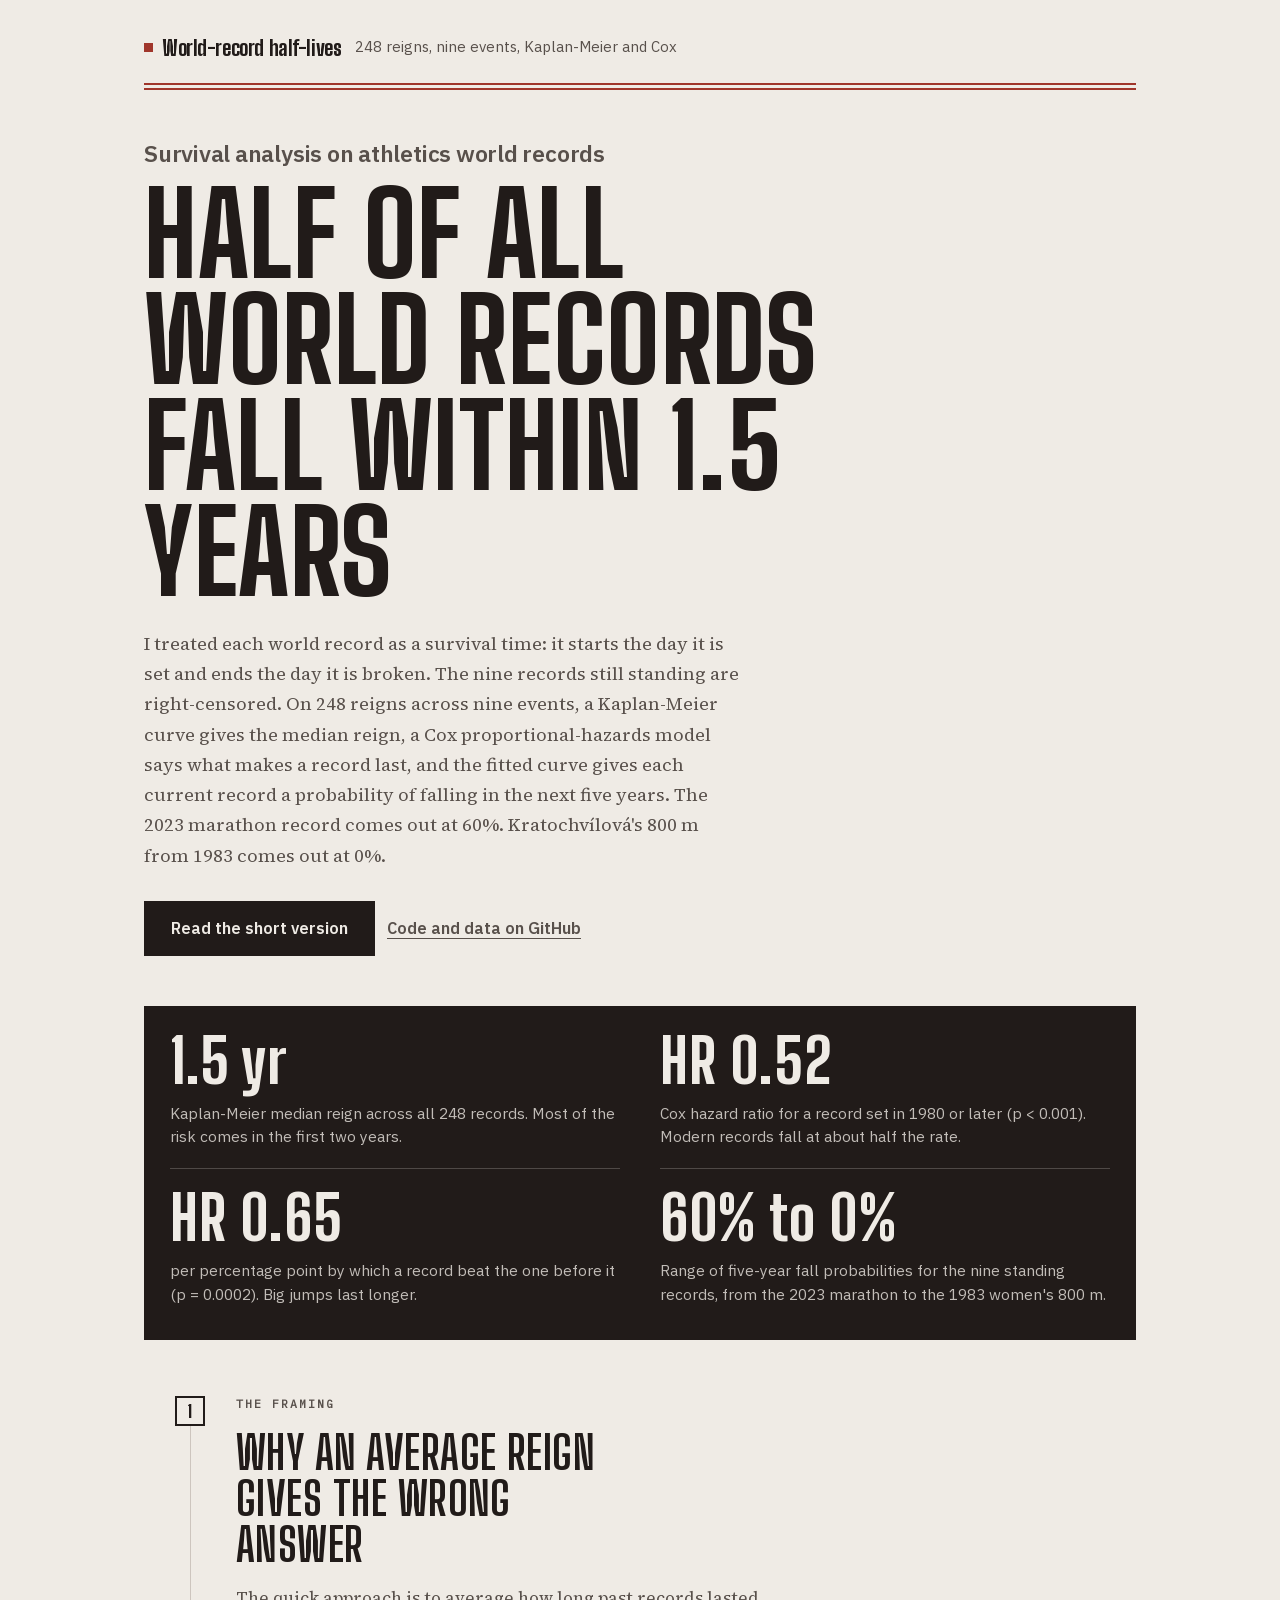
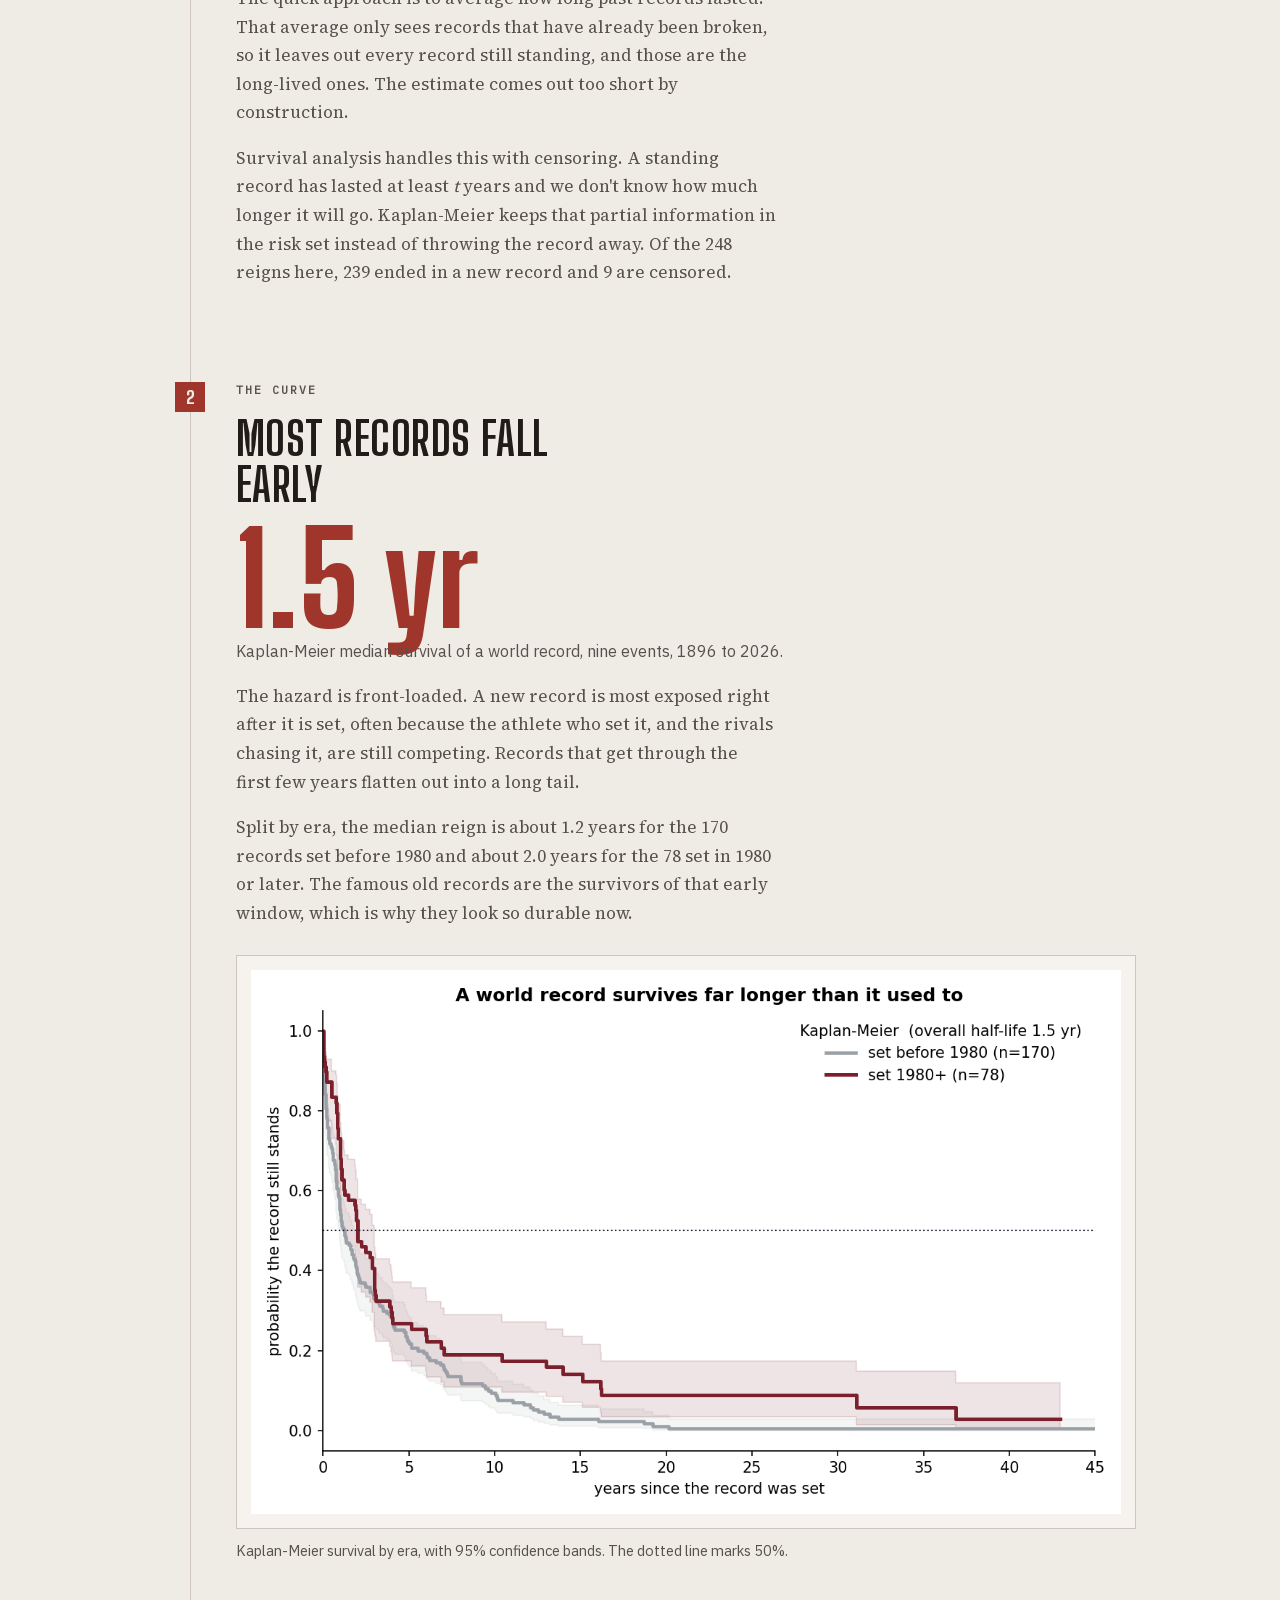
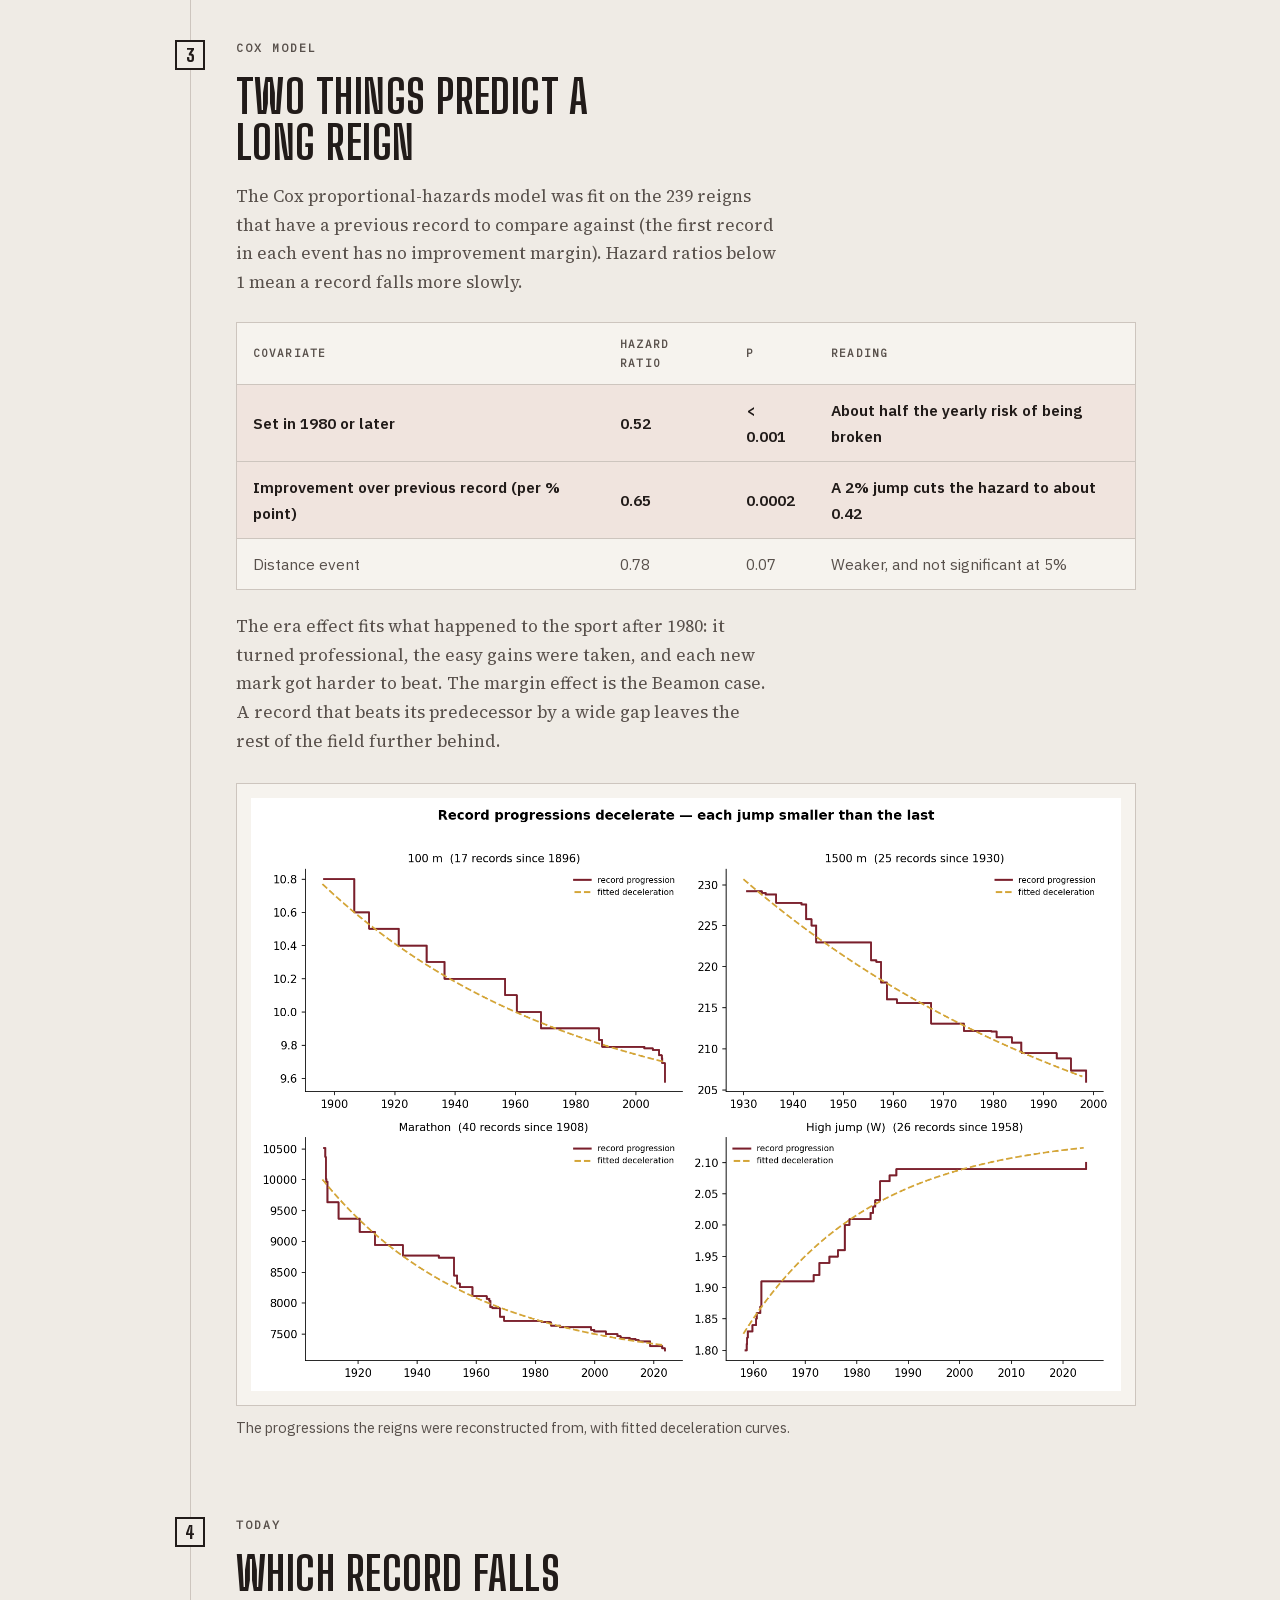
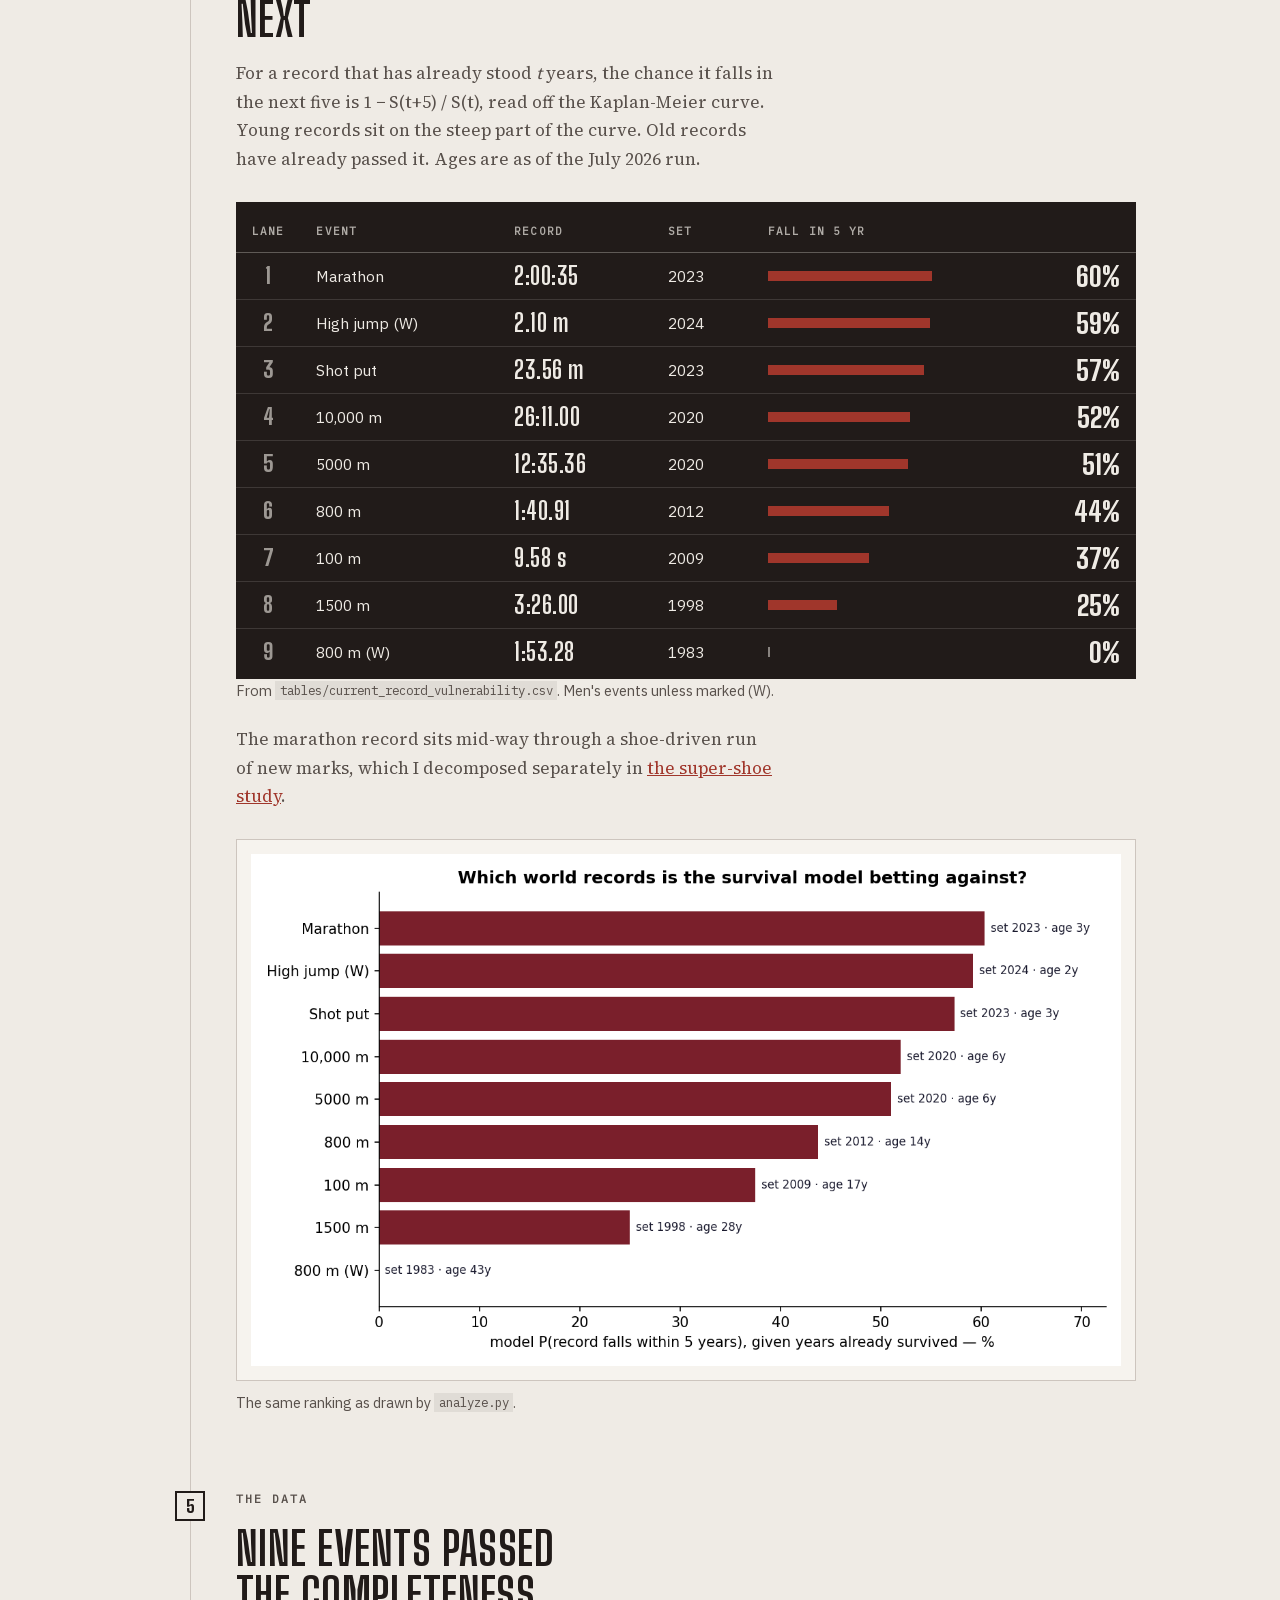
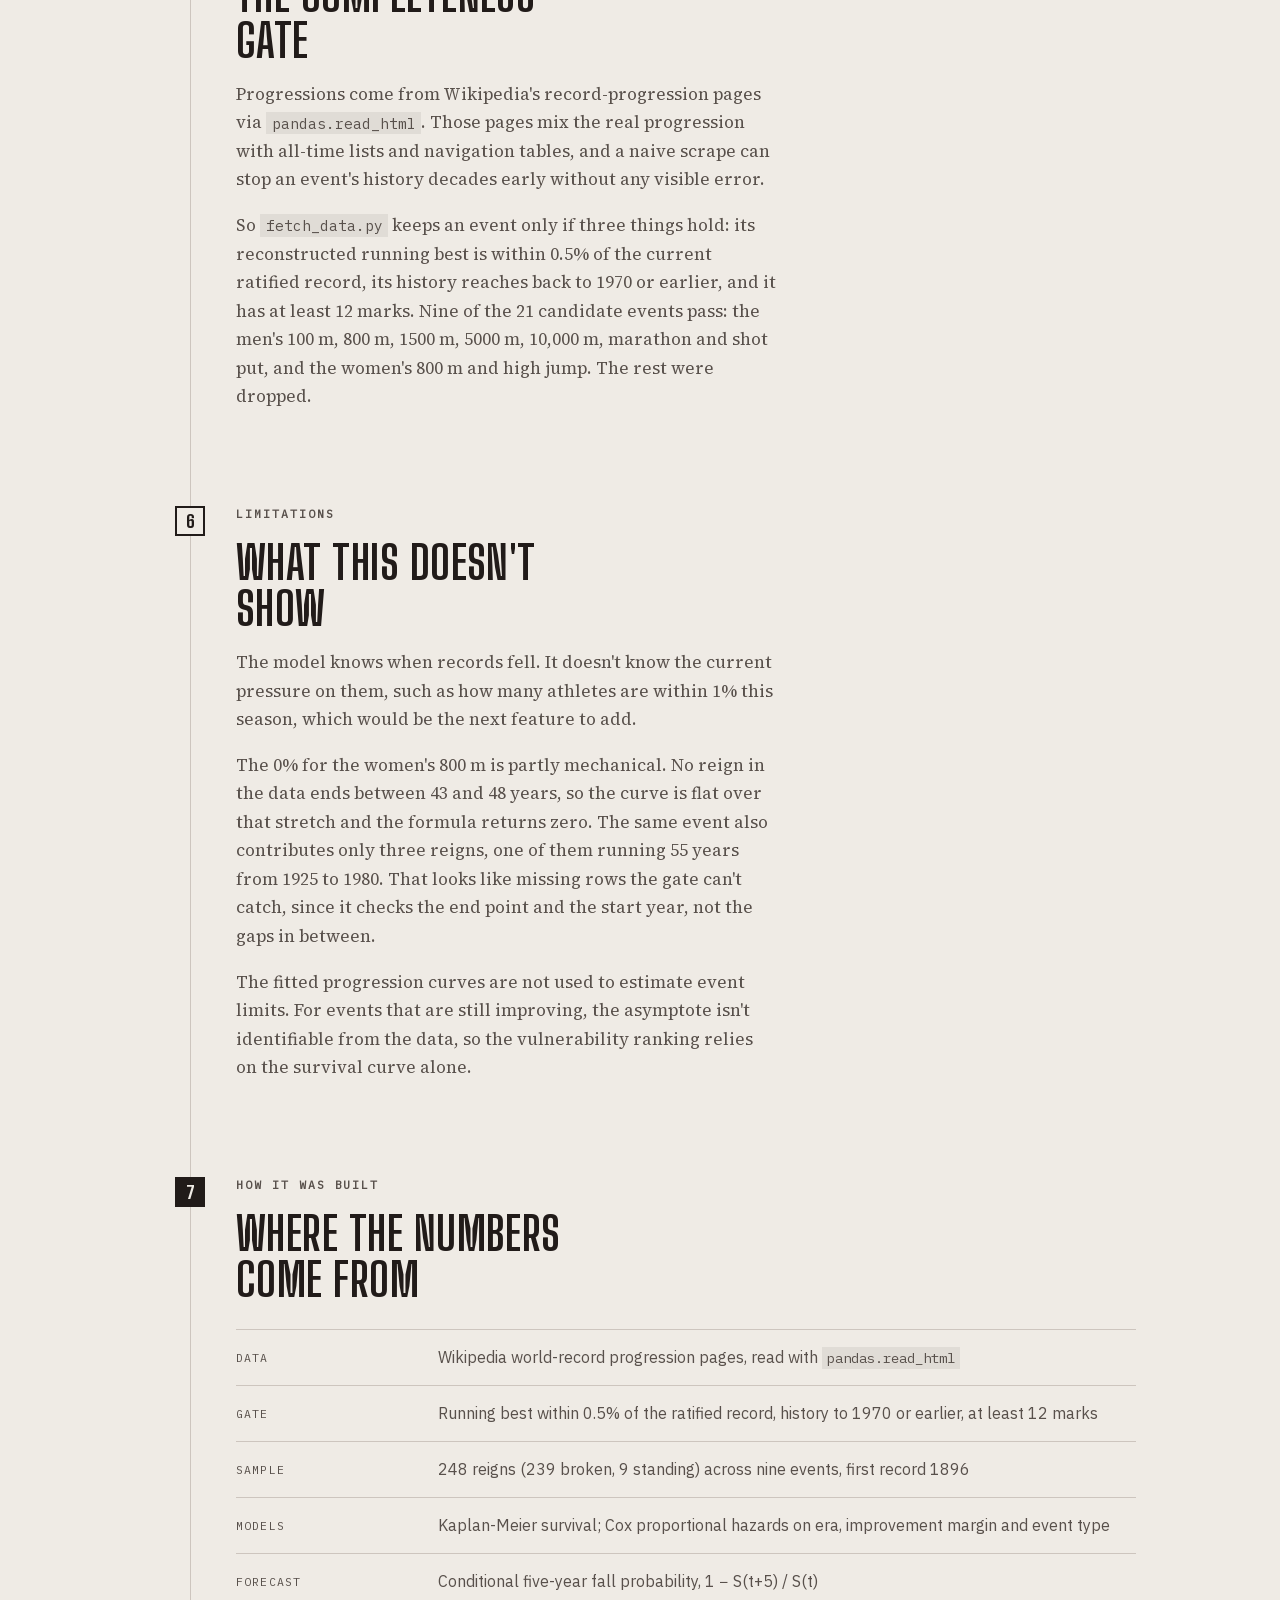
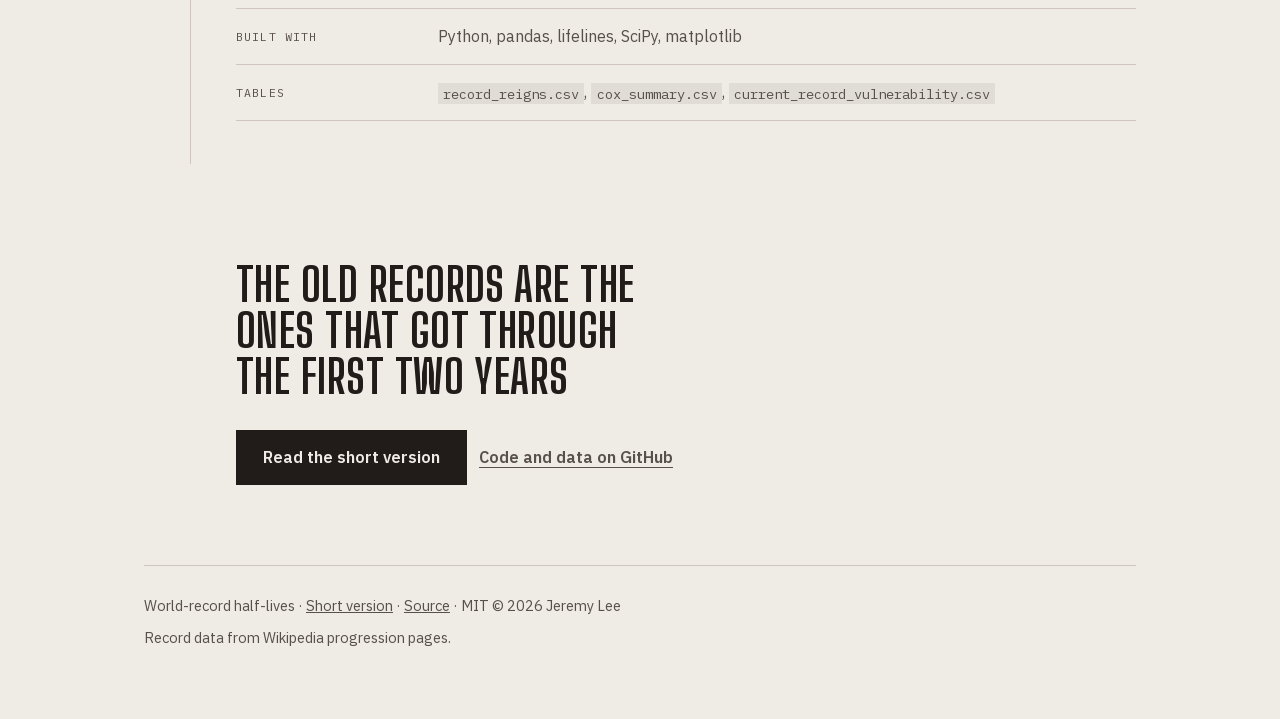
==== commit b7134afe: "Refresh README, write-up and pages (track family)" ====
--- a/overview/index.html
+++ b/overview/index.html
@@ -3,55 +3,57 @@
 <head>
 <meta charset="utf-8" />
 <meta name="viewport" content="width=device-width, initial-scale=1, viewport-fit=cover" />
-<title>World-Record Half-Lives: survival analysis on 250 record reigns</title>
-<meta name="description" content="Treating every world record as a survival-time problem. Kaplan-Meier puts the half-life at about 1.5 years, Cox says modern records last twice as long, and today's records get a five-year fall probability." />
-<meta name="theme-color" content="#EDEDE7" />
-<meta property="og:title" content="World-Record Half-Lives" />
-<meta property="og:description" content="Records that are still standing are censored, not missing. Survival analysis on 250 reigns across nine events." />
+<title>World-record half-lives: survival analysis of 248 record reigns</title>
+<meta name="description" content="Each athletics world record treated as a survival time. Kaplan-Meier puts the median reign at 1.5 years, a Cox model finds records set since 1980 face about half the hazard, and each standing record gets a five-year fall probability." />
+<meta name="theme-color" content="#EFEBE5" />
+<meta property="og:title" content="World-record half-lives" />
+<meta property="og:description" content="Kaplan-Meier and Cox models on 248 world-record reigns across nine events, with a five-year fall probability for each record standing today." />
 <meta property="og:type" content="article" />
 <meta property="og:url" content="https://lyhjeremy.github.io/world-record-half-lives/overview/" />
+<link href="" rel="stylesheet" />
 <style>
-@font-face{font-family:"Source Serif 4";src:url("../fonts/SourceSerif4-400.woff2")format("woff2");font-weight:400;font-display:swap}
-@font-face{font-family:"Source Serif 4";src:url("../fonts/SourceSerif4-600.woff2")format("woff2");font-weight:600;font-display:swap}
-@font-face{font-family:"IBM Plex Sans";src:url("../fonts/IBMPlexSans-400.woff2")format("woff2");font-weight:400;font-display:swap}
-@font-face{font-family:"IBM Plex Sans";src:url("../fonts/IBMPlexSans-600.woff2")format("woff2");font-weight:600;font-display:swap}
-@font-face{font-family:"IBM Plex Mono";src:url("../fonts/IBMPlexMono-400.woff2")format("woff2");font-weight:400;font-display:swap}
-
   :root {
-    --paper: #EDEDE7;
-    --card: #F5F5F0;
-    --plate: #F5F5F0;
-    --ink: #1C1E1B;
-    --ink2: #3d3d55;
-    --muted: #52564E;
-    --rule: #C6C7BF;
-    --accent: #2C5852;
-    --accent2: #7A5A1E;
-    --link: #8C3A1E;
-    --serif: Georgia, 'Iowan Old Style', 'Times New Roman', serif;
-    --sans: 'Source Sans 3', -apple-system, system-ui, sans-serif;
-    --mono: 'IBM Plex Mono', ui-monospace, 'SF Mono', monospace;
-    --shadow: 0 1px 2px rgba(26,26,46,.05), 0 10px 34px rgba(26,26,46,.07);
+    --paper: #EFEBE5;
+    --card: #F6F3EE;
+    --plate: #F6F3EE;
+    --ink: #211B19;
+    --ink2: #58504B;
+    --muted: #58504B;
+    --rule: #CDC5BE;
+    --accent: #A0362B;
+    --accent2: #2F5E3E;
+    --link: #A0362B;
+    --serif: "Source Serif 4", "Iowan Old Style", "Palatino Linotype", Palatino, serif;
+    --sans: "IBM Plex Sans", "Helvetica Neue", Helvetica, Arial, sans-serif;
+    --mono: "IBM Plex Mono", "SF Mono", Menlo, Consolas, monospace;
+    --display: "Big Shoulders Display", "Arial Narrow", sans-serif;
+    --edge: #7C736C;
     --spine:  92px;
     --col:    min(100% - 2.6rem, 62rem);
   }
   @media (prefers-color-scheme: dark) {
     :root {
-      --paper: #14141f;
-      --card: #1c1c2a;
-      --plate: #f7f4ec;
-      --ink: #F2EFE6;
-      --ink2: #C9C4B6;
-      --muted: #918B7D;
-      --rule: #33313f;
-      --accent: #A78BFA;
-      --accent2: #E3BC5E;
-      --link: #22D3EE;
-      --shadow: 0 1px 2px rgba(0,0,0,.32), 0 10px 34px rgba(0,0,0,.4);
+      --paper: #1B1716;
+      --card: #25201E;
+      --plate: #25201E;
+      --ink: #ECE5DF;
+      --ink2: #AFA59D;
+      --muted: #AFA59D;
+      --rule: #3F3734;
+      --accent: #D88A7C;
+      --accent2: #7FB48E;
+      --link: #D88A7C;
+      --edge: #756A64;
     }
   }
 
-  * { box-sizing: border-box; }
+  @font-face{font-family:"Source Serif 4";src:url("../fonts/SourceSerif4-400.woff2")format("woff2");font-weight:400;font-display:swap}
+  @font-face{font-family:"Source Serif 4";src:url("../fonts/SourceSerif4-600.woff2")format("woff2");font-weight:600;font-display:swap}
+  @font-face{font-family:"IBM Plex Sans";src:url("../fonts/IBMPlexSans-400.woff2")format("woff2");font-weight:400;font-display:swap}
+  @font-face{font-family:"IBM Plex Sans";src:url("../fonts/IBMPlexSans-600.woff2")format("woff2");font-weight:600;font-display:swap}
+  @font-face{font-family:"IBM Plex Mono";src:url("../fonts/IBMPlexMono-400.woff2")format("woff2");font-weight:400;font-display:swap}
+
+  * { box-sizing: border-box; border-radius: 0; }
   html { scroll-behavior: smooth; }
   body {
     margin: 0; background: var(--paper); color: var(--ink);
@@ -210,55 +212,94 @@
     html { scroll-behavior: auto; }
     .btn { }
   }
-
+  @font-face{font-family:"Big Shoulders Display";src:url("../fonts/BigShouldersDisplay-700.woff2")format("woff2");font-weight:700;font-style:normal;font-display:swap}
+  @font-face{font-family:"Big Shoulders Display";src:url("../fonts/BigShouldersDisplay-800.woff2")format("woff2");font-weight:800;font-style:normal;font-display:swap}
+
+  .btn:hover { transform: none; background: var(--accent); border-color: var(--accent); color: var(--paper); }
+  .pull { border: 1px solid var(--edge); border-left: 1px solid var(--edge); background: transparent; }
+  .term { background: var(--card); color: var(--ink); border: 1px solid var(--rule); }
+  .term .c { color: var(--muted); } .term .g { color: var(--accent2); } .term .y { color: var(--accent); }
+  .logo, .hero h1, h2, .claim .n, .bignum { font-family: var(--display); }
+
+  /* Track: stadium scoreboard. Tall display numerals on an ink board, lane rules. */
+  .masthead { border-bottom: 1px solid var(--rule); padding-bottom: 18px; box-shadow: none; }
+  .masthead { border-bottom: 7px double var(--accent); }
+  .hero h1 { font-weight: 800; text-transform: uppercase; letter-spacing: .005em; line-height: .92;
+             font-size: clamp(50px, 9vw, 118px); max-width: 14ch; }
+  h2 { font-weight: 700; text-transform: uppercase; letter-spacing: .01em; font-size: clamp(30px, 4.4vw, 46px); line-height: 1; }
+  .claims { background: var(--ink); color: var(--paper); padding: 6px 26px 14px; gap: 0 40px; }
+  .claim, .claim:first-child, .claim:nth-child(2) { border-top: 1px solid color-mix(in srgb, var(--paper) 22%, transparent); }
+  .claim:first-child { border-top: 0; }
+  @media (min-width: 760px) { .claim:nth-child(2) { border-top: 0; } }
+  .claim .n { color: var(--paper); font-weight: 800; font-size: 60px; letter-spacing: .01em; }
+  .claim p { color: color-mix(in srgb, var(--paper) 78%, var(--ink)); }
+  .bignum { font-weight: 800; letter-spacing: 0; }
+  .route::before { width: 0; border-left: 1px solid var(--rule); box-shadow: none; }
+  .route { counter-reset: lane; }
+  .stop { counter-increment: lane; }
+  .stop::before { content: counter(lane); width: 30px; height: 30px; left: calc(var(--spine) / 2 - 15px); top: 2px;
+                  background: var(--paper); border: 2px solid var(--ink); font: 800 18px/26px var(--display);
+                  text-align: center; color: var(--ink); }
+  .stop--key::before { background: var(--accent); border-color: var(--accent); color: var(--paper); }
+  .stop--end::before { background: var(--ink); color: var(--paper); }
+
+
+  .board { margin-top: 28px; background: var(--ink); color: var(--paper); padding: 8px 0 4px; overflow-x: auto; }
+  .board table { min-width: 520px; font-family: var(--sans); background: transparent; }
+  .board th { color: color-mix(in srgb, var(--paper) 70%, var(--ink)); border-bottom: 1px solid color-mix(in srgb, var(--paper) 30%, transparent); }
+  .board td { color: var(--paper); border-bottom: 1px solid color-mix(in srgb, var(--paper) 14%, transparent); padding: 9px 16px; }
+  .board tr:last-child td { border-bottom: 0; }
+  .board .lane { font: 800 22px/1 var(--display); width: 44px; text-align: center; color: color-mix(in srgb, var(--paper) 60%, var(--ink)); }
+  .board .mark { font: 700 24px/1 var(--display); letter-spacing: .02em; }
+  .board .p { font: 800 28px/1 var(--display); text-align: right; width: 70px; }
+  .board .bar { width: 34%; }
+  .board .bar span { display: block; height: 10px; background: var(--accent); }
+  .board .bar span.zero { width: 2px !important; background: color-mix(in srgb, var(--paper) 50%, transparent); }
+  .board-note { font-family: var(--sans); font-size: 14.5px; color: var(--muted); margin: 10px 0 0; }
 </style>
 </head>
 <body>
 <div class="wrap">
   <header class="masthead">
-    <div class="logo"><span class="dot" aria-hidden="true"></span>World-Record Half-Lives</div>
-    <div class="tagline">~250 reigns, nine events, one survival model</div>
+    <div class="logo"><span class="dot" aria-hidden="true"></span>World-record half-lives</div>
+    <div class="tagline">248 reigns, nine events, Kaplan-Meier and Cox</div>
   </header>
 
   <section class="hero">
-    <p class="kicker">A record that still stands is not a missing data point.</p>
-    <h1>It is a runner who hasn't died yet.</h1>
+    <p class="kicker">Survival analysis on athletics world records</p>
+    <h1>Half of all world records fall within 1.5 years</h1>
 
     <p class="hero-sub">
-      Every world record lives until the next one breaks it, and the records still
-      standing today are <strong>right-censored</strong>. Exactly the structure
-      survival analysis was built for. From about <strong>250 record reigns</strong>
-      across nine events comes a Kaplan-Meier curve, a Cox model of what makes a
-      record fall sooner, and a five-year fall probability for each record standing
-      right now. Kratochvílová's 800 m, set in <strong>1983</strong>, comes out at
-      roughly zero.
+      I treated each world record as a survival time: it starts the day it is set
+      and ends the day it is broken. The nine records still standing are
+      right-censored. On 248 reigns across nine events, a Kaplan-Meier curve gives
+      the median reign, a Cox proportional-hazards model says what makes a record
+      last, and the fitted curve gives each current record a probability of
+      falling in the next five years. The 2023 marathon record comes out at 60%.
+      Kratochvílová's 800 m from 1983 comes out at 0%.
     </p>
 
     <div class="cta-row">
       <a class="btn btn-primary" href="../">Read the short version</a>
-      <a class="textlink" href="https://github.com/lyhjeremy/world-record-half-lives">or the code and data</a>
+      <a class="textlink" href="https://github.com/lyhjeremy/world-record-half-lives">Code and data on GitHub</a>
     </div>
 
     <div class="claims">
       <div class="claim">
         <div class="n">1.5 yr</div>
-        <p>Kaplan-Meier half-life. Most records are broken quickly; the danger is
-           heavily front-loaded.</p>
+        <p>Kaplan-Meier median reign across all 248 records. Most of the risk comes in the first two years.</p>
       </div>
       <div class="claim">
         <div class="n">HR 0.52</div>
-        <p>for being a modern record. Set in 1980 or later and the hazard roughly
-           halves.</p>
+        <p>Cox hazard ratio for a record set in 1980 or later (p &lt; 0.001). Modern records fall at about half the rate.</p>
       </div>
       <div class="claim">
         <div class="n">HR 0.65</div>
-        <p>per unit of improvement that set the record. Beamon-style leaps buy
-           durability.</p>
+        <p>per percentage point by which a record beat the one before it (p = 0.0002). Big jumps last longer.</p>
       </div>
       <div class="claim">
-        <div class="n">60% → 0%</div>
-        <p>the range of five-year fall probabilities today, from the 2023 marathon
-           record down to the 42-year-old women's 800 m.</p>
+        <div class="n">60% to 0%</div>
+        <p>Range of five-year fall probabilities for the nine standing records, from the 2023 marathon to the 1983 women's 800 m.</p>
       </div>
     </div>
   </section>
@@ -268,136 +309,176 @@
 <div class="route">
 
   <section class="stop">
-    <p class="eyebrow">Start · the framing</p>
-    <h2>The obvious analysis is the wrong one</h2>
-    <p>
-      The tempting approach is to average how long past records lasted. It gives a
-      number, and the number is wrong, because it can only see records that have
-      already been broken. Every record still standing, which is to say every
-      record anyone actually cares about, is excluded by construction, and those
-      are precisely the long-lived ones.
-    </p>
-    <p>
-      Survival analysis exists for this. A record still standing is
-      <strong>censored</strong>: we know it has lasted at least this long and not
-      how much longer it will go. Kaplan-Meier uses that partial information
-      instead of discarding it.
+    <p class="eyebrow">The framing</p>
+    <h2>Why an average reign gives the wrong answer</h2>
+    <p>
+      The quick approach is to average how long past records lasted. That average
+      only sees records that have already been broken, so it leaves out every
+      record still standing, and those are the long-lived ones. The estimate comes
+      out too short by construction.
+    </p>
+    <p>
+      Survival analysis handles this with censoring. A standing record has lasted
+      at least <em>t</em> years and we don't know how much longer it will go.
+      Kaplan-Meier keeps that partial information in the risk set instead of
+      throwing the record away. Of the 248 reigns here, 239 ended in a new record
+      and 9 are censored.
     </p>
   </section>
 
   <section class="stop stop--key">
-    <p class="eyebrow">↓ the curve</p>
-    <h2>Most records die young</h2>
+    <p class="eyebrow">The curve</p>
+    <h2>Most records fall early</h2>
 
     <div class="bignum">1.5 yr</div>
-    <p class="bignum-note">median survival of a world record, across nine events.</p>
-
-    <p>
-      The hazard is <strong>front-loaded</strong>. A new record is at its most
-      vulnerable almost immediately, because the conditions and the athlete that
-      produced it are usually still around. Survive that window and the curve
-      flattens dramatically.
-    </p>
-    <p>
-      Which reframes the famous old records. They are not durable because
-      something special happened in 1983; they are durable because they cleared the
-      dangerous first years, and the survivors are the ones we remember.
+    <p class="bignum-note">Kaplan-Meier median survival of a world record, nine events, 1896 to 2026.</p>
+
+    <p>
+      The hazard is front-loaded. A new record is most exposed right after it is
+      set, often because the athlete who set it, and the rivals chasing it, are
+      still competing. Records that get through the first few years flatten out
+      into a long tail.
+    </p>
+    <p>
+      Split by era, the median reign is about 1.2 years for the 170 records set
+      before 1980 and about 2.0 years for the 78 set in 1980 or later. The famous
+      old records are the survivors of that early window, which is why they look
+      so durable now.
     </p>
     <figure>
       <div class="plate">
         <img width="1200" height="750" src="../figures/record_survival.png" fetchpriority="high"
-          alt="Kaplan-Meier survival curve for world records, dropping steeply in the first two years then flattening into a long tail, with separate curves for pre-1980 and modern records." />
-      </div>
-      <figcaption>Kaplan-Meier survival. Steep early, flat late, and modern records above older ones.</figcaption>
+          alt="Kaplan-Meier survival curves for world records set before 1980 (n=170) and from 1980 on (n=78). Both drop below one half within about two years; the post-1980 curve sits above the older one for most of the range." />
+      </div>
+      <figcaption>Kaplan-Meier survival by era, with 95% confidence bands. The dotted line marks 50%.</figcaption>
     </figure>
   </section>
 
   <section class="stop">
-    <p class="eyebrow">↓ what makes one last</p>
-    <h2>Two things predict durability</h2>
-    <p>
-      The Cox model finds both effects pointing the same way, and both are
-      intuitive once stated.
-    </p>
-    <p>
-      <strong>Modern records last longer.</strong> A record set in 1980 or later
-      carries a hazard ratio of about <strong>0.52</strong>, roughly half the risk
-      of falling in any given year. The sport got professional, the low-hanging
-      improvements were taken, and the frontier got harder to move.
-    </p>
-    <p>
-      <strong>Big leaps last longer.</strong> Each unit of improvement in the jump
-      that set a record carries a hazard ratio of about <strong>0.65</strong>. A
-      record that beat its predecessor by a wide margin has put clear air between
-      itself and the field, and that air takes years to close.
+    <p class="eyebrow">Cox model</p>
+    <h2>Two things predict a long reign</h2>
+    <p>
+      The Cox proportional-hazards model was fit on the 239 reigns that have a
+      previous record to compare against (the first record in each event has no
+      improvement margin). Hazard ratios below 1 mean a record falls more slowly.
+    </p>
+    <div class="tablewrap">
+      <table>
+        <thead><tr><th>Covariate</th><th>Hazard ratio</th><th>p</th><th>Reading</th></tr></thead>
+        <tbody>
+          <tr class="win"><td>Set in 1980 or later</td><td>0.52</td><td>&lt; 0.001</td><td>About half the yearly risk of being broken</td></tr>
+          <tr class="win"><td>Improvement over previous record (per % point)</td><td>0.65</td><td>0.0002</td><td>A 2% jump cuts the hazard to about 0.42</td></tr>
+          <tr><td>Distance event</td><td>0.78</td><td>0.07</td><td>Weaker, and not significant at 5%</td></tr>
+        </tbody>
+      </table>
+    </div>
+    <p style="margin-top:22px">
+      The era effect fits what happened to the sport after 1980: it turned
+      professional, the easy gains were taken, and each new mark got harder to
+      beat. The margin effect is the Beamon case. A record that beats its
+      predecessor by a wide gap leaves the rest of the field further behind.
     </p>
     <figure>
       <div class="plate">
         <img width="1650" height="1125" src="../figures/progressions.png" loading="lazy"
-          alt="Record progression curves for the nine analysed events, each showing marks improving over time with fitted curves flattening in recent decades." />
-      </div>
-      <figcaption>The progressions the reigns were reconstructed from.</figcaption>
+          alt="Record progression curves for the analysed events, each improving over time in smaller and smaller steps, with fitted deceleration curves that flatten in recent decades." />
+      </div>
+      <figcaption>The progressions the reigns were reconstructed from, with fitted deceleration curves.</figcaption>
     </figure>
   </section>
 
   <section class="stop">
-    <p class="eyebrow">↓ today</p>
+    <p class="eyebrow">Today</p>
     <h2>Which record falls next</h2>
     <p>
-      Turn the model on the records standing right now, conditioning on how long
-      each has already survived, and the five-year fall probabilities spread across
-      the entire range. The <strong>2023 marathon record</strong> sits near
-      <strong>60%</strong>, which fits an event mid-way through a shoe-driven
-      rewrite. A shift I decomposed separately in
+      For a record that has already stood <em>t</em> years, the chance it falls in
+      the next five is 1 &minus; S(t+5) / S(t), read off the Kaplan-Meier curve.
+      Young records sit on the steep part of the curve. Old records have already
+      passed it. Ages are as of the July 2026 run.
+    </p>
+    <div class="board" role="region" aria-label="Five-year fall probability for each standing record" tabindex="0">
+      <table>
+        <thead><tr><th>Lane</th><th>Event</th><th>Record</th><th>Set</th><th>Fall in 5 yr</th><th></th></tr></thead>
+        <tbody>
+          <tr><td class="lane">1</td><td>Marathon</td><td class="mark">2:00:35</td><td>2023</td><td class="bar"><span style="width:60%"></span></td><td class="p">60%</td></tr>
+          <tr><td class="lane">2</td><td>High jump (W)</td><td class="mark">2.10 m</td><td>2024</td><td class="bar"><span style="width:59%"></span></td><td class="p">59%</td></tr>
+          <tr><td class="lane">3</td><td>Shot put</td><td class="mark">23.56 m</td><td>2023</td><td class="bar"><span style="width:57%"></span></td><td class="p">57%</td></tr>
+          <tr><td class="lane">4</td><td>10,000 m</td><td class="mark">26:11.00</td><td>2020</td><td class="bar"><span style="width:52%"></span></td><td class="p">52%</td></tr>
+          <tr><td class="lane">5</td><td>5000 m</td><td class="mark">12:35.36</td><td>2020</td><td class="bar"><span style="width:51%"></span></td><td class="p">51%</td></tr>
+          <tr><td class="lane">6</td><td>800 m</td><td class="mark">1:40.91</td><td>2012</td><td class="bar"><span style="width:44%"></span></td><td class="p">44%</td></tr>
+          <tr><td class="lane">7</td><td>100 m</td><td class="mark">9.58 s</td><td>2009</td><td class="bar"><span style="width:37%"></span></td><td class="p">37%</td></tr>
+          <tr><td class="lane">8</td><td>1500 m</td><td class="mark">3:26.00</td><td>1998</td><td class="bar"><span style="width:25%"></span></td><td class="p">25%</td></tr>
+          <tr><td class="lane">9</td><td>800 m (W)</td><td class="mark">1:53.28</td><td>1983</td><td class="bar"><span class="zero"></span></td><td class="p">0%</td></tr>
+        </tbody>
+      </table>
+    </div>
+    <p class="board-note">From <code>tables/current_record_vulnerability.csv</code>. Men's events unless marked (W).</p>
+    <p style="margin-top:22px">
+      The marathon record sits mid-way through a shoe-driven run of new marks,
+      which I decomposed separately in
       <a href="https://lyhjeremy.github.io/marathon-shoe-revolution-decomposition/">the super-shoe study</a>.
-      The <strong>women's 800 m from 1983</strong> sits near zero.
     </p>
     <figure>
       <div class="plate">
         <img width="1275" height="750" src="../figures/vulnerability.png" loading="lazy"
-          alt="Ranked bar chart of the probability each current world record falls within five years, led by the 2023 marathon record near sixty percent and ending near zero for the 1983 women's 800 metres." />
-      </div>
-      <figcaption>Five-year fall probability for every current record in the set.</figcaption>
+          alt="Ranked bar chart of the probability each current world record falls within five years, from about 60 percent for the 2023 marathon record down to zero for the 1983 women's 800 metres." />
+      </div>
+      <figcaption>The same ranking as drawn by <code>analyze.py</code>.</figcaption>
     </figure>
   </section>
 
+  <section class="stop">
+    <p class="eyebrow">The data</p>
+    <h2>Nine events passed the completeness gate</h2>
+    <p>
+      Progressions come from Wikipedia's record-progression pages via
+      <code>pandas.read_html</code>. Those pages mix the real progression with
+      all-time lists and navigation tables, and a naive scrape can stop an event's
+      history decades early without any visible error.
+    </p>
+    <p>
+      So <code>fetch_data.py</code> keeps an event only if three things hold: its
+      reconstructed running best is within 0.5% of the current ratified record,
+      its history reaches back to 1970 or earlier, and it has at least 12 marks.
+      Nine of the 21 candidate events pass: the men's 100 m, 800 m, 1500 m,
+      5000 m, 10,000 m, marathon and shot put, and the women's 800 m and high
+      jump. The rest were dropped.
+    </p>
+  </section>
+
   <section class="stop stop--warn">
-    <p class="eyebrow">↓ the data problem, and what was done about it</p>
-    <h2>Nine events, because only nine verified clean</h2>
-    <p>
-      Progressions come from Wikipedia's record-progression pages, which mix the
-      actual chronological progression with all-time top lists and navigation
-      boxes. A naïve scrape silently truncates or contaminates an event's history,
-      and nothing about the output looks wrong when it does.
-    </p>
-    <p>
-      So the fetcher applies a hard completeness check: an event is kept only if
-      its <strong>reconstructed running-best equals the current ratified world
-      record</strong> and its history reaches far enough back. Nine events pass:
-      100 m, 800 m, 1500 m, 5000 m, 10,000 m, marathon and shot put for men, plus
-      the women's 800 m and high jump. Everything else is <strong>dropped rather
-      than analysed half-complete</strong>.
-    </p>
-    <p>
-      Two limits remain. The model sees when records fell but not the live
-      pressure on them, so it has no idea how many athletes are within 1% today.
-      The obvious next feature. And event "limits" from asymptotic curve fits are
-      left out of the headline entirely, because for still-improving events the
-      asymptote is not statistically identifiable and would be a confident-looking
-      guess.
+    <p class="eyebrow">Limitations</p>
+    <h2>What this doesn't show</h2>
+    <p>
+      The model knows when records fell. It doesn't know the current pressure on
+      them, such as how many athletes are within 1% this season, which would be the
+      next feature to add.
+    </p>
+    <p>
+      The 0% for the women's 800 m is partly mechanical. No reign in the data ends
+      between 43 and 48 years, so the curve is flat over that stretch and the
+      formula returns zero. The same event also contributes only three reigns,
+      one of them running 55 years from 1925 to 1980. That looks like missing rows
+      the gate can't catch, since it checks the end point and the start year,
+      not the gaps in between.
+    </p>
+    <p>
+      The fitted progression curves are not used to estimate event limits. For
+      events that are still improving, the asymptote isn't identifiable from the
+      data, so the vulnerability ranking relies on the survival curve alone.
     </p>
   </section>
 
   <section class="stop stop--end">
-    <p class="eyebrow">Finish · how it was built</p>
+    <p class="eyebrow">How it was built</p>
     <h2>Where the numbers come from</h2>
     <dl class="specs">
       <div class="spec"><dt>Data</dt><dd>Wikipedia world-record progression pages, read with <code>pandas.read_html</code></dd></div>
-      <div class="spec"><dt>Verification</dt><dd>An event is kept only if its reconstructed running-best matches the current ratified record</dd></div>
-      <div class="spec"><dt>Sample</dt><dd>~250 record reigns across nine verified-complete events</dd></div>
-      <div class="spec"><dt>Models</dt><dd>Kaplan-Meier for survival, Cox proportional hazards for covariates</dd></div>
-      <div class="spec"><dt>Censoring</dt><dd>Records still standing are right-censored, not dropped</dd></div>
-      <div class="spec"><dt>Built with</dt><dd>Python, pandas, lifelines, matplotlib</dd></div>
+      <div class="spec"><dt>Gate</dt><dd>Running best within 0.5% of the ratified record, history to 1970 or earlier, at least 12 marks</dd></div>
+      <div class="spec"><dt>Sample</dt><dd>248 reigns (239 broken, 9 standing) across nine events, first record 1896</dd></div>
+      <div class="spec"><dt>Models</dt><dd>Kaplan-Meier survival; Cox proportional hazards on era, improvement margin and event type</dd></div>
+      <div class="spec"><dt>Forecast</dt><dd>Conditional five-year fall probability, 1 &minus; S(t+5) / S(t)</dd></div>
+      <div class="spec"><dt>Built with</dt><dd>Python, pandas, lifelines, SciPy, matplotlib</dd></div>
       <div class="spec"><dt>Tables</dt><dd><code>record_reigns.csv</code>, <code>cox_summary.csv</code>, <code>current_record_vulnerability.csv</code></dd></div>
     </dl>
   </section>
@@ -407,17 +488,17 @@
 
 <div class="wrap">
   <section class="close">
-    <h2>The old records are survivors, not miracles</h2>
+    <h2>The old records are the ones that got through the first two years</h2>
     <div class="cta-row">
       <a class="btn btn-primary" href="../">Read the short version</a>
-      <a class="textlink" href="https://github.com/lyhjeremy/world-record-half-lives">or the code and data</a>
+      <a class="textlink" href="https://github.com/lyhjeremy/world-record-half-lives">Code and data on GitHub</a>
     </div>
   </section>
 
   <footer>
     <p>
-      World-Record Half-Lives ·
-      <a href="../">Story</a> ·
+      World-record half-lives ·
+      <a href="../">Short version</a> ·
       <a href="https://github.com/lyhjeremy/world-record-half-lives">Source</a> ·
       MIT © 2026 Jeremy Lee
     </p>
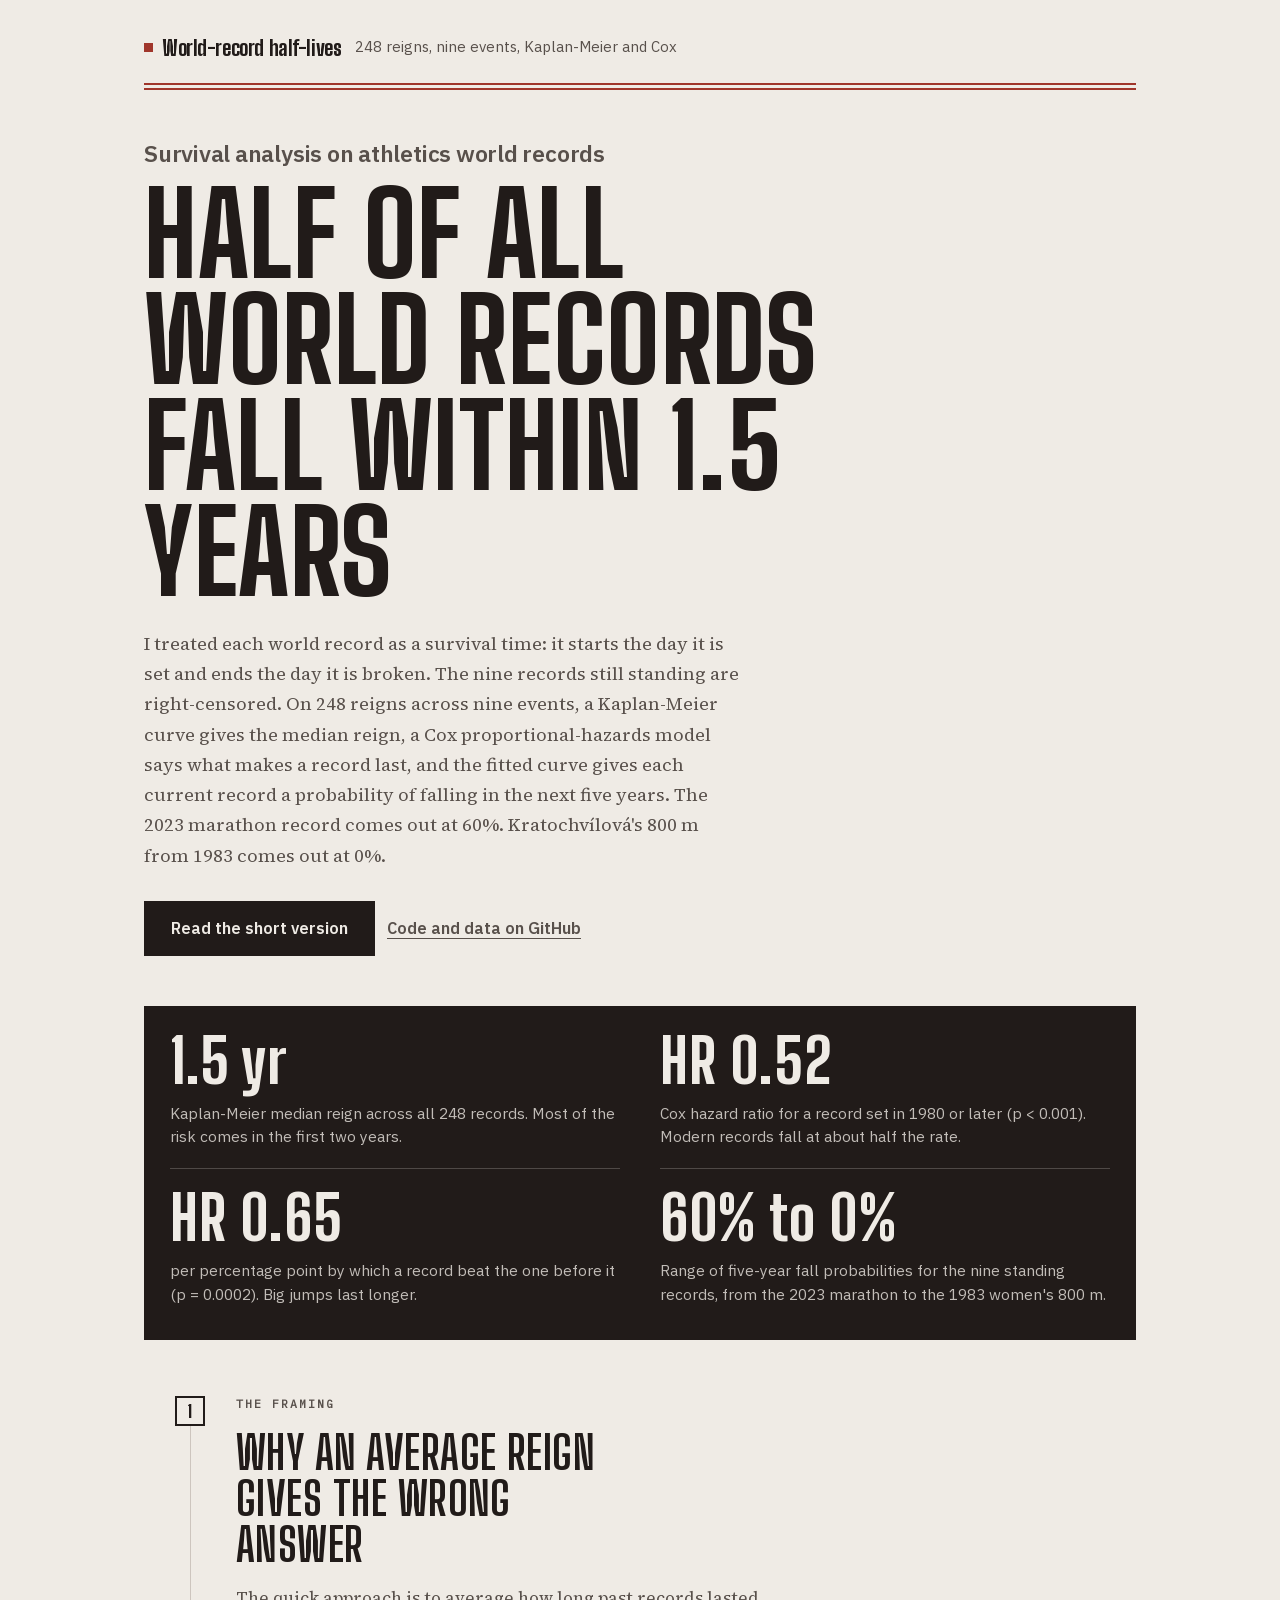
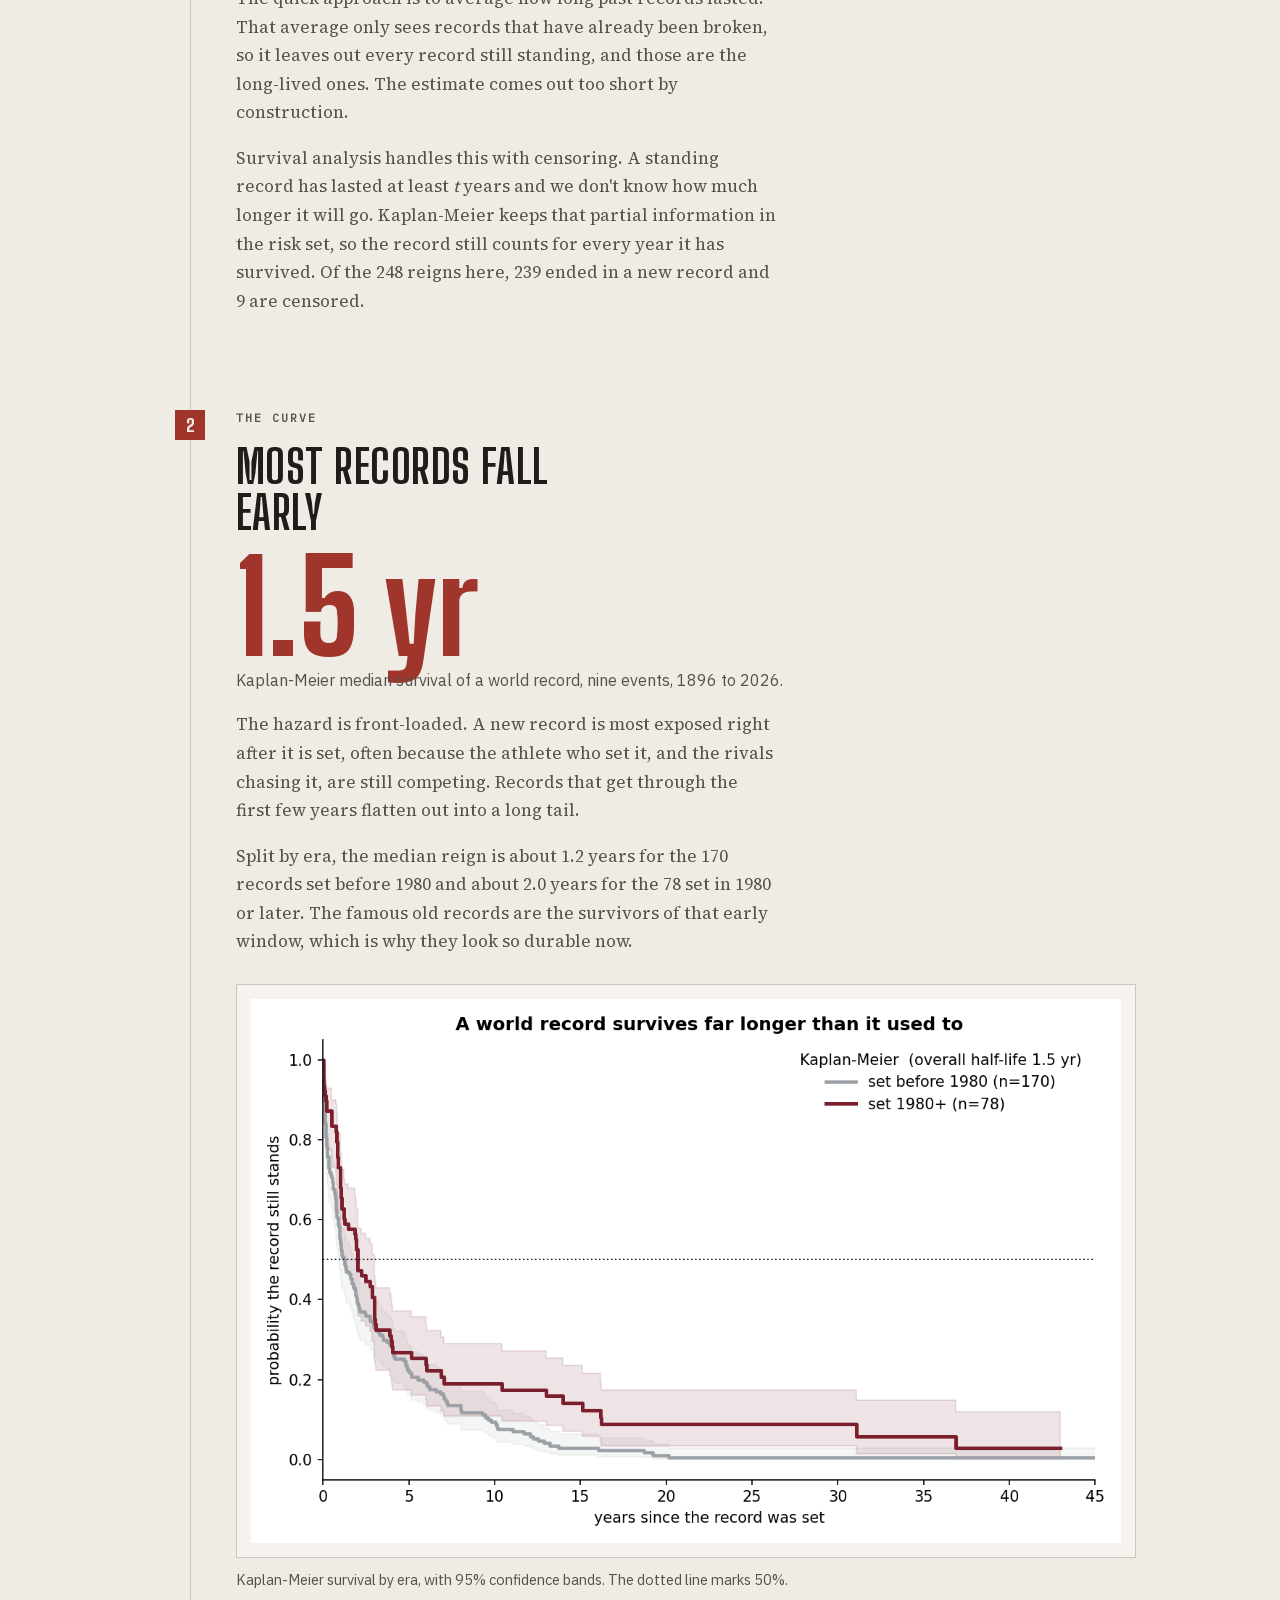
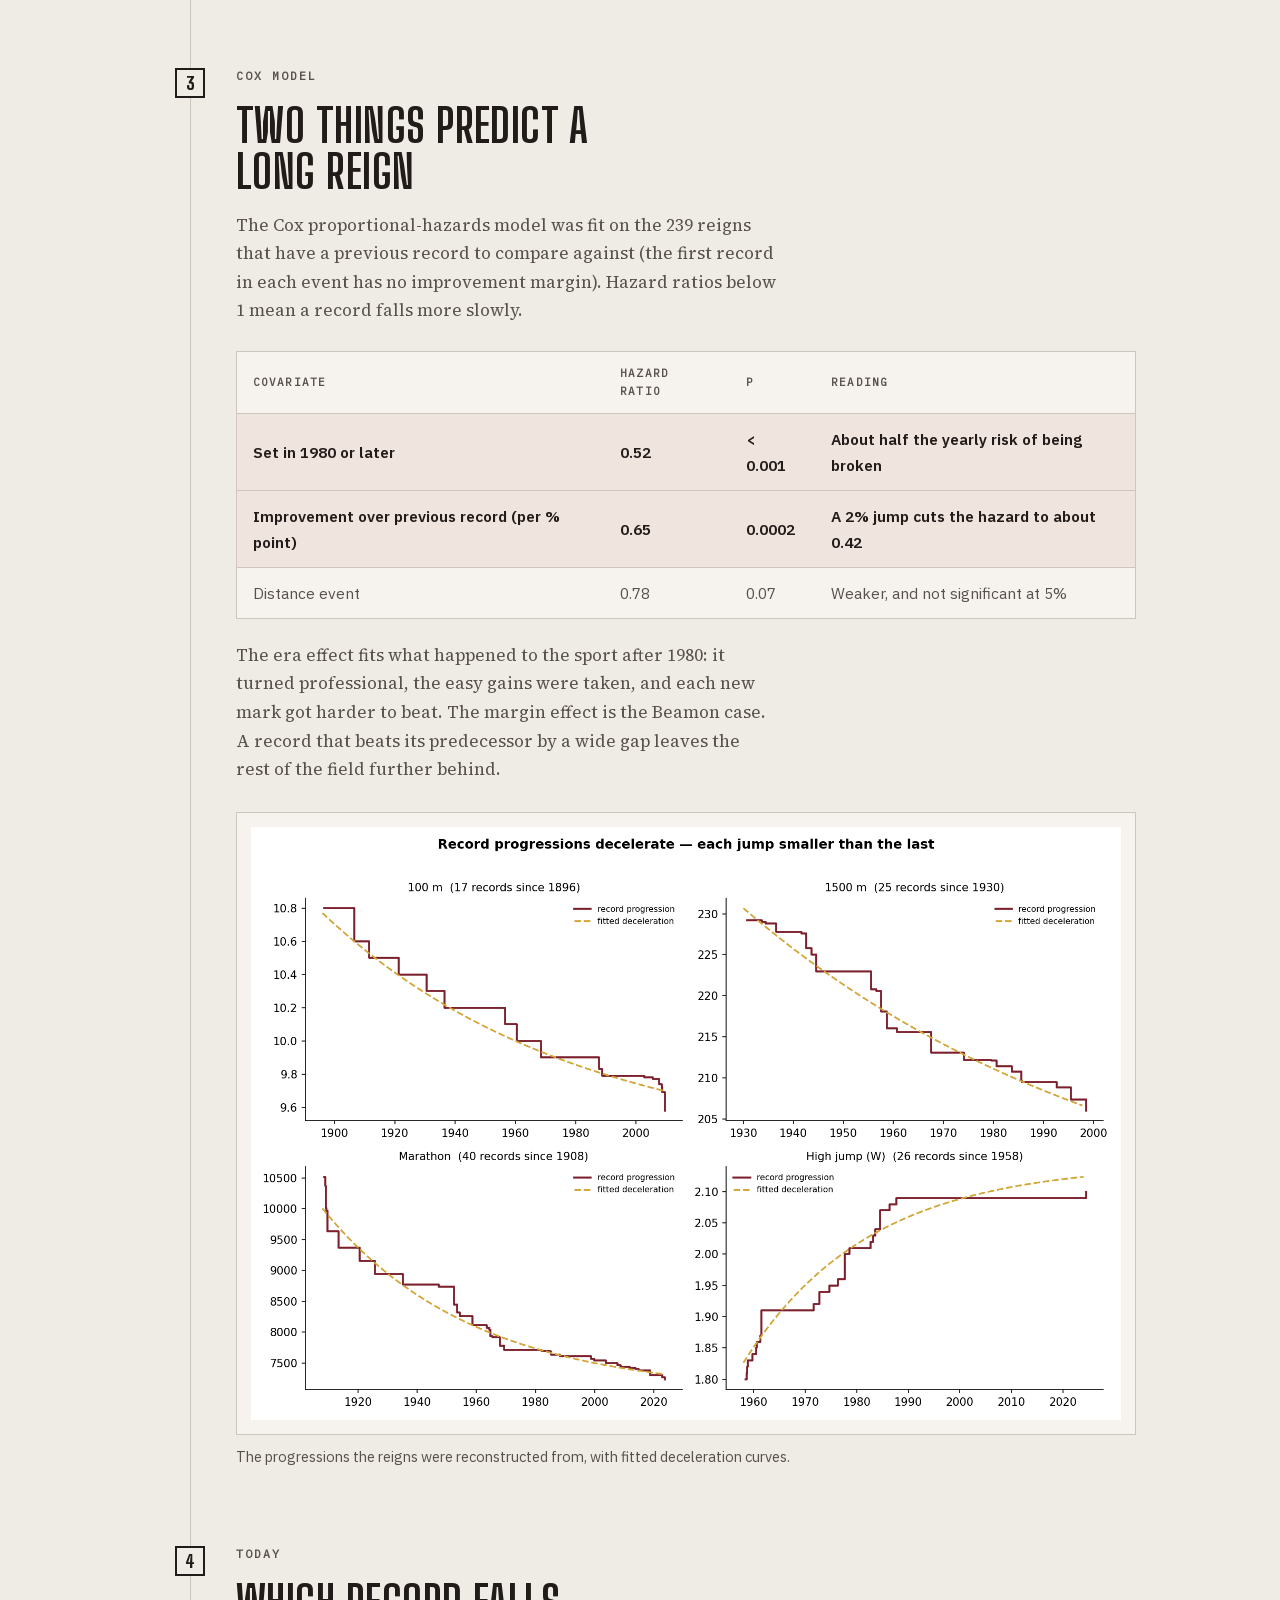
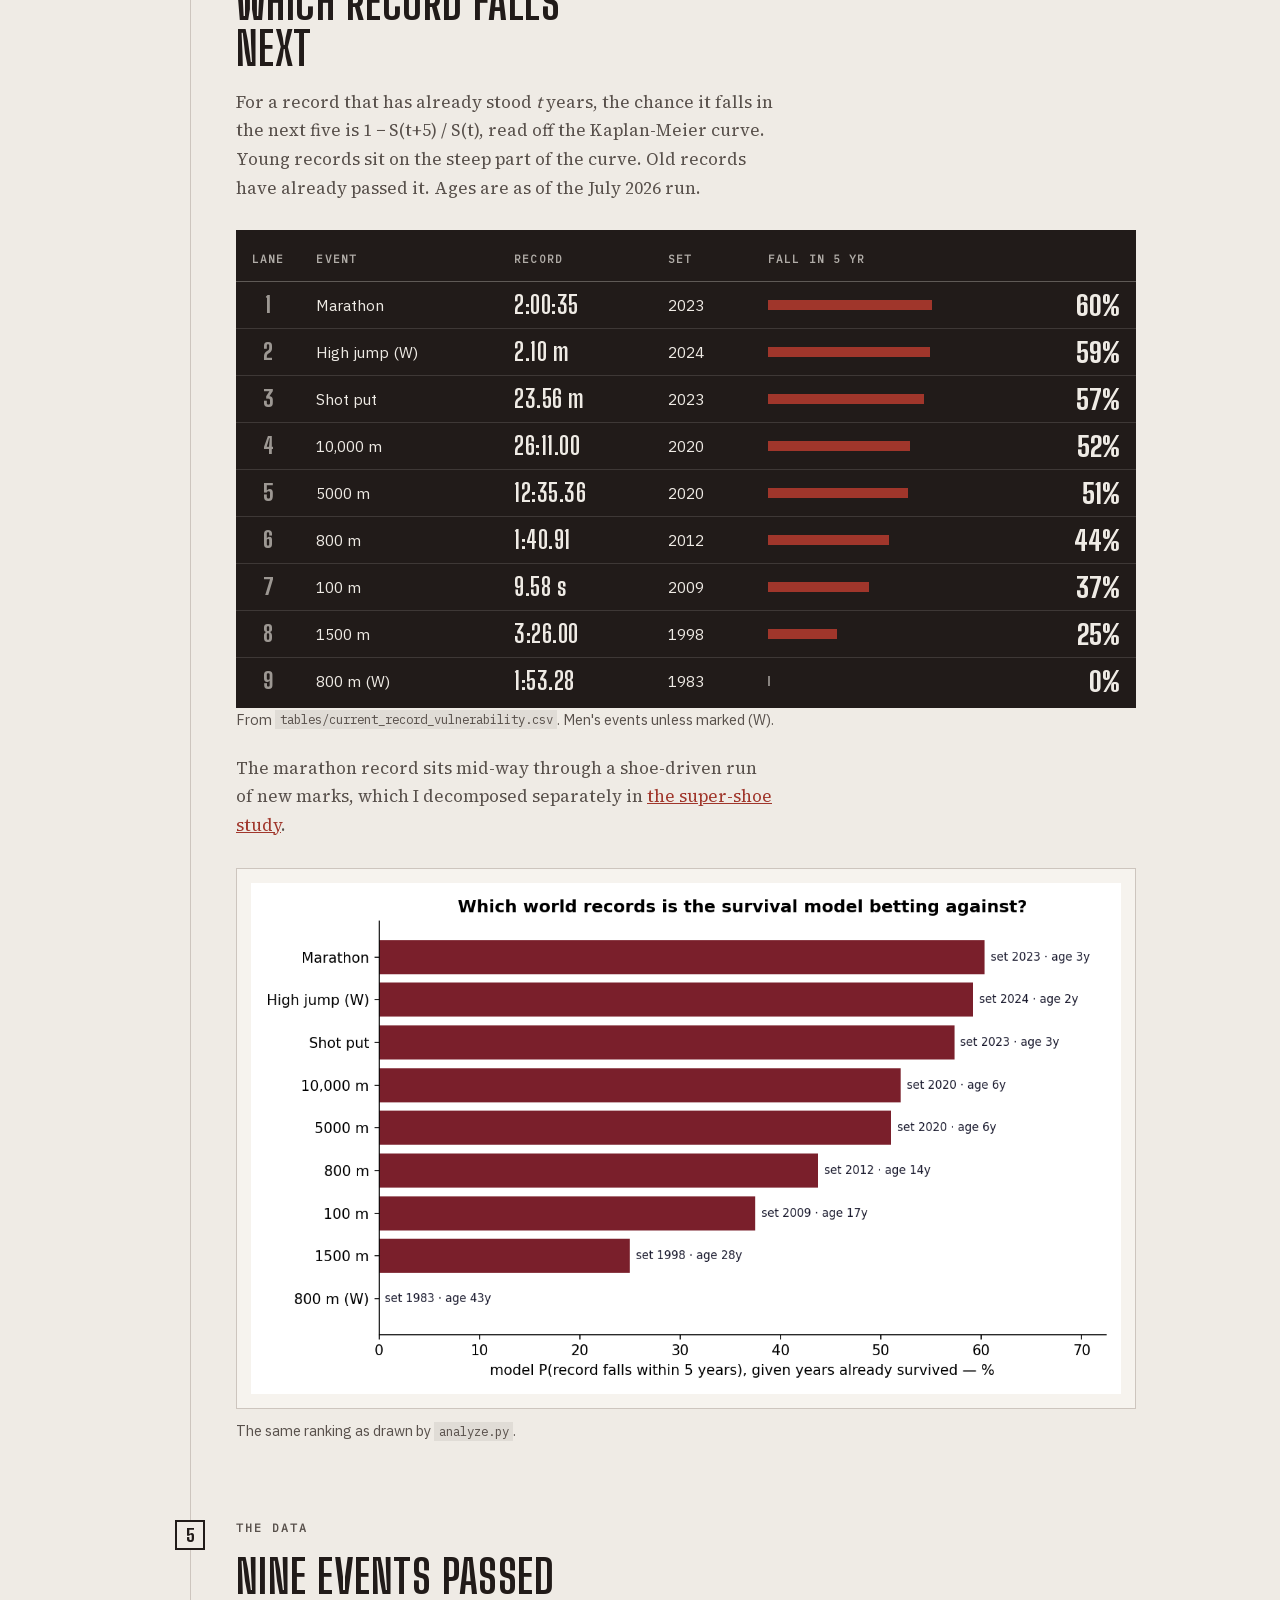
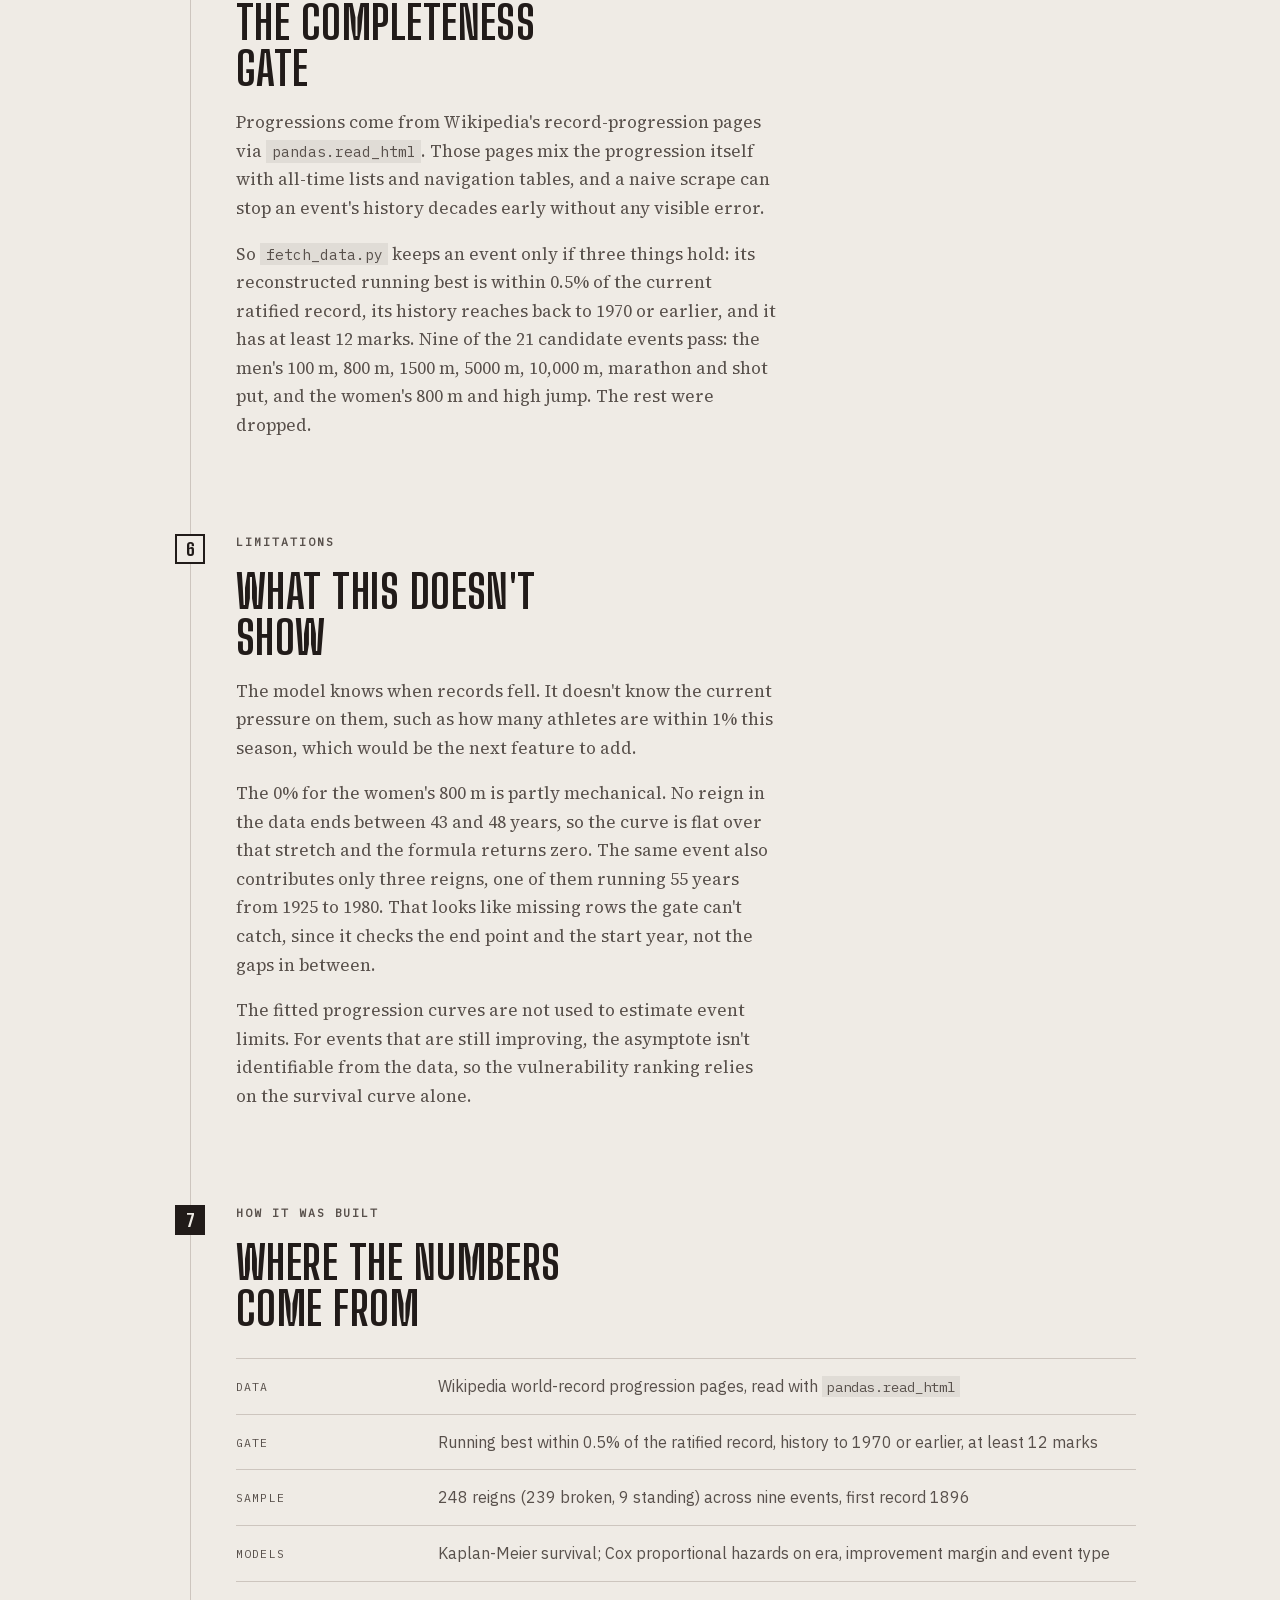
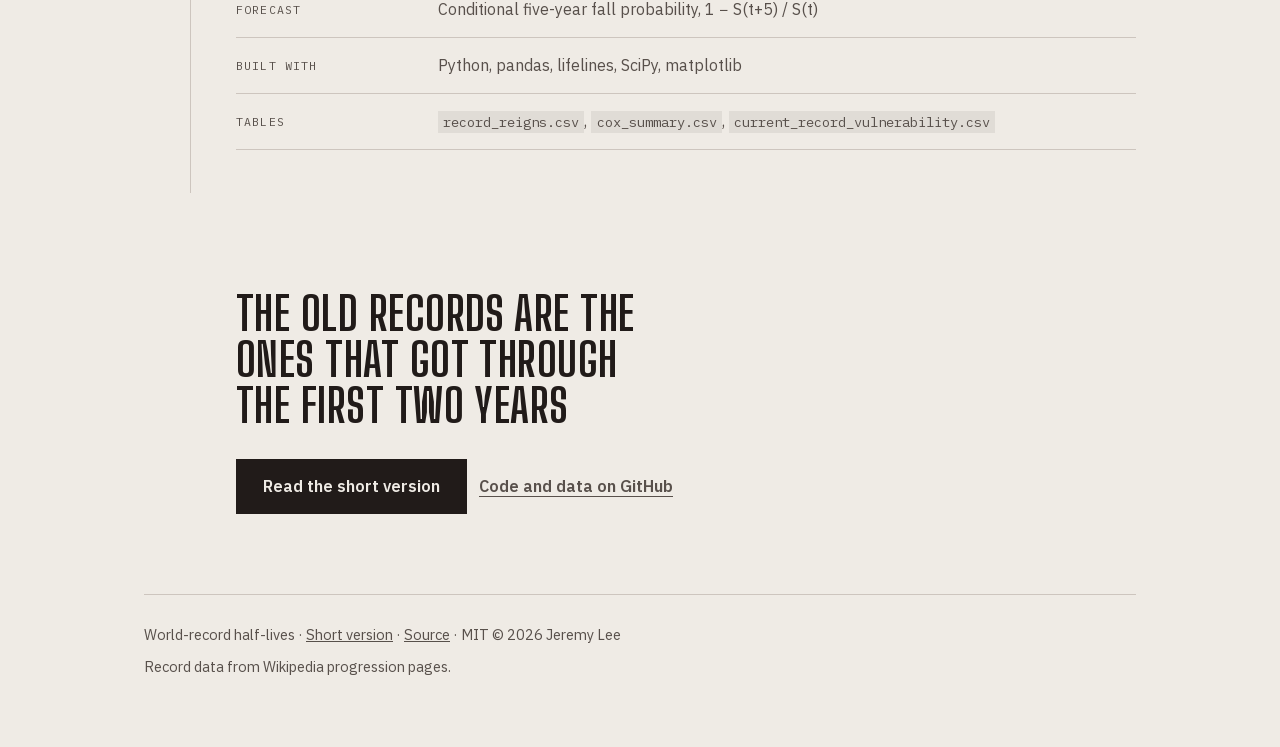
==== commit 6a65f428: "Rewrite README, write-up and page copy in plainer prose" ====
--- a/overview/index.html
+++ b/overview/index.html
@@ -320,8 +320,8 @@
     <p>
       Survival analysis handles this with censoring. A standing record has lasted
       at least <em>t</em> years and we don't know how much longer it will go.
-      Kaplan-Meier keeps that partial information in the risk set instead of
-      throwing the record away. Of the 248 reigns here, 239 ended in a new record
+      Kaplan-Meier keeps that partial information in the risk set, so the record
+      still counts for every year it has survived. Of the 248 reigns here, 239 ended in a new record
       and 9 are censored.
     </p>
   </section>
@@ -381,7 +381,7 @@
     <figure>
       <div class="plate">
         <img width="1650" height="1125" src="../figures/progressions.png" loading="lazy"
-          alt="Record progression curves for the analysed events, each improving over time in smaller and smaller steps, with fitted deceleration curves that flatten in recent decades." />
+          alt="Record progression curves for the analyzed events, each improving over time in smaller and smaller steps, with fitted deceleration curves that flatten in recent decades." />
       </div>
       <figcaption>The progressions the reigns were reconstructed from, with fitted deceleration curves.</figcaption>
     </figure>
@@ -421,7 +421,7 @@
     <figure>
       <div class="plate">
         <img width="1275" height="750" src="../figures/vulnerability.png" loading="lazy"
-          alt="Ranked bar chart of the probability each current world record falls within five years, from about 60 percent for the 2023 marathon record down to zero for the 1983 women's 800 metres." />
+          alt="Ranked bar chart of the probability each current world record falls within five years, from about 60 percent for the 2023 marathon record down to zero for the 1983 women's 800 meters." />
       </div>
       <figcaption>The same ranking as drawn by <code>analyze.py</code>.</figcaption>
     </figure>
@@ -432,7 +432,7 @@
     <h2>Nine events passed the completeness gate</h2>
     <p>
       Progressions come from Wikipedia's record-progression pages via
-      <code>pandas.read_html</code>. Those pages mix the real progression with
+      <code>pandas.read_html</code>. Those pages mix the progression itself with
       all-time lists and navigation tables, and a naive scrape can stop an event's
       history decades early without any visible error.
     </p>
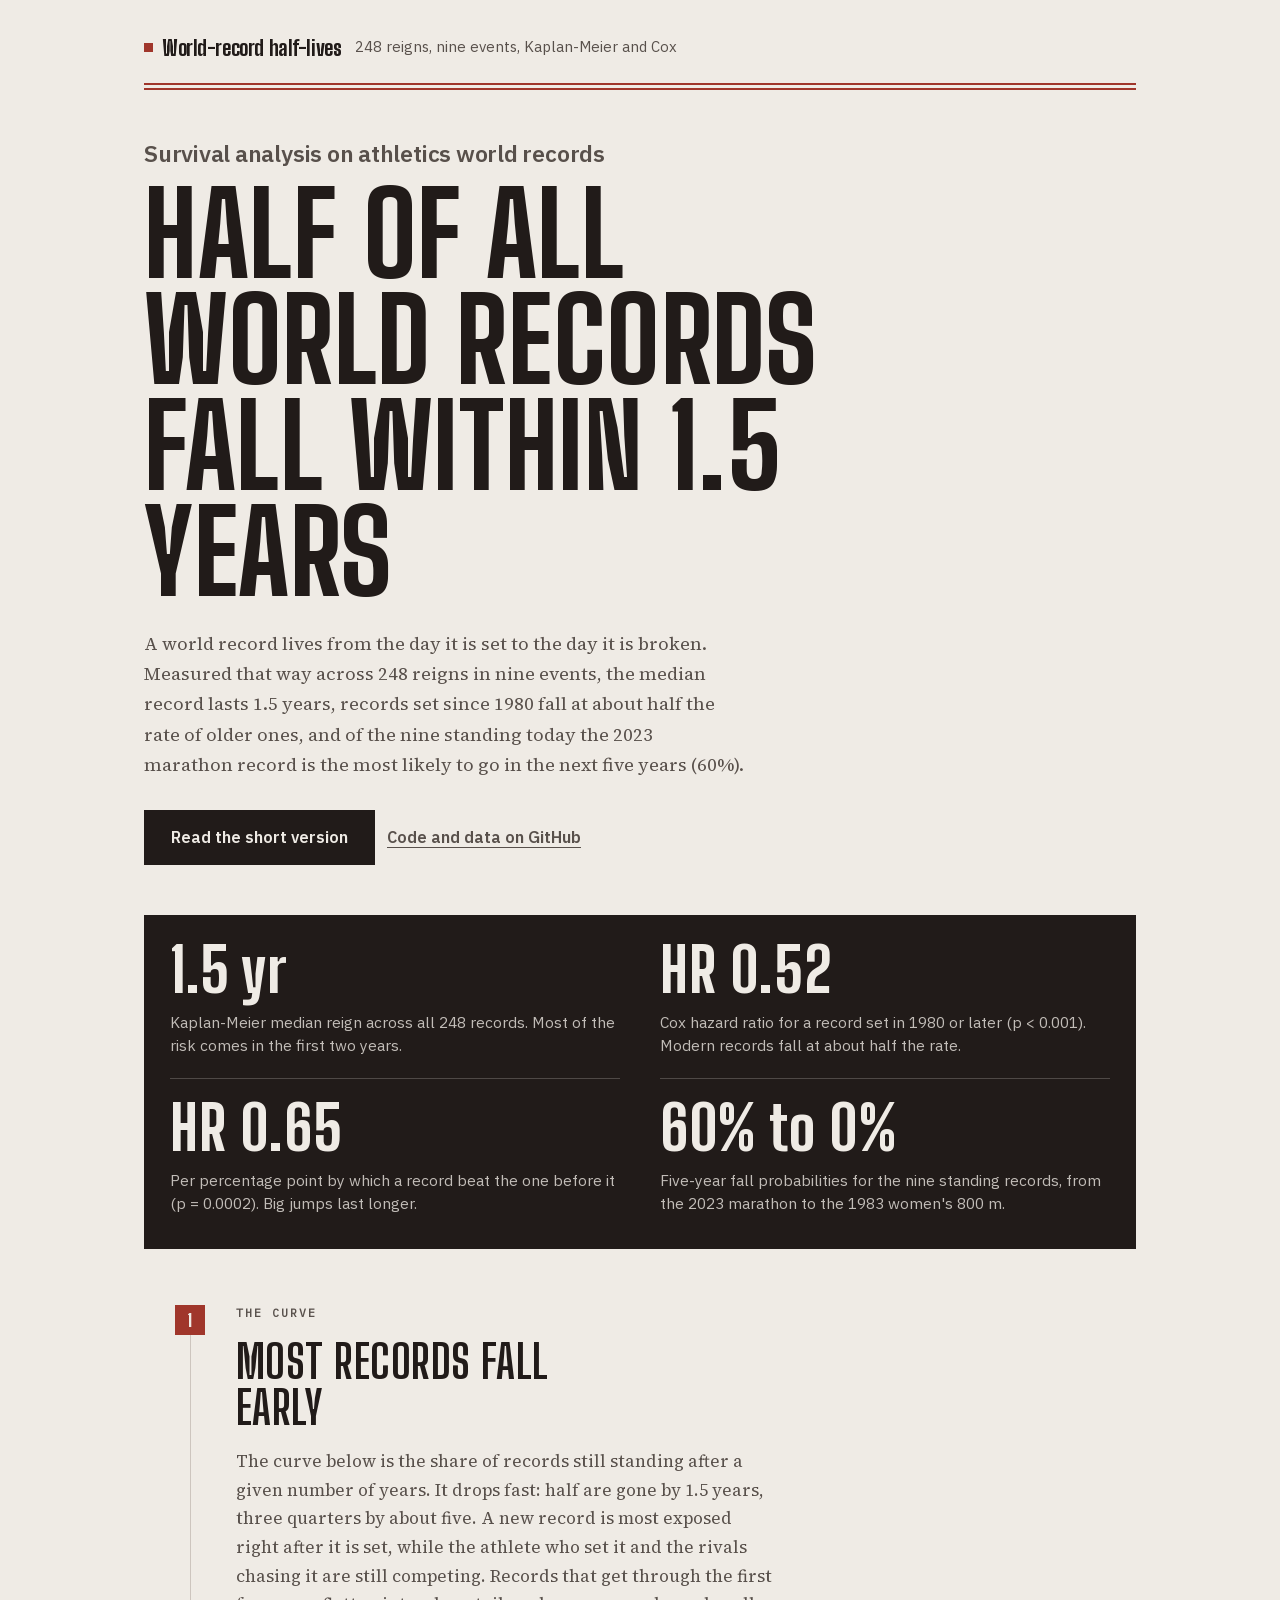
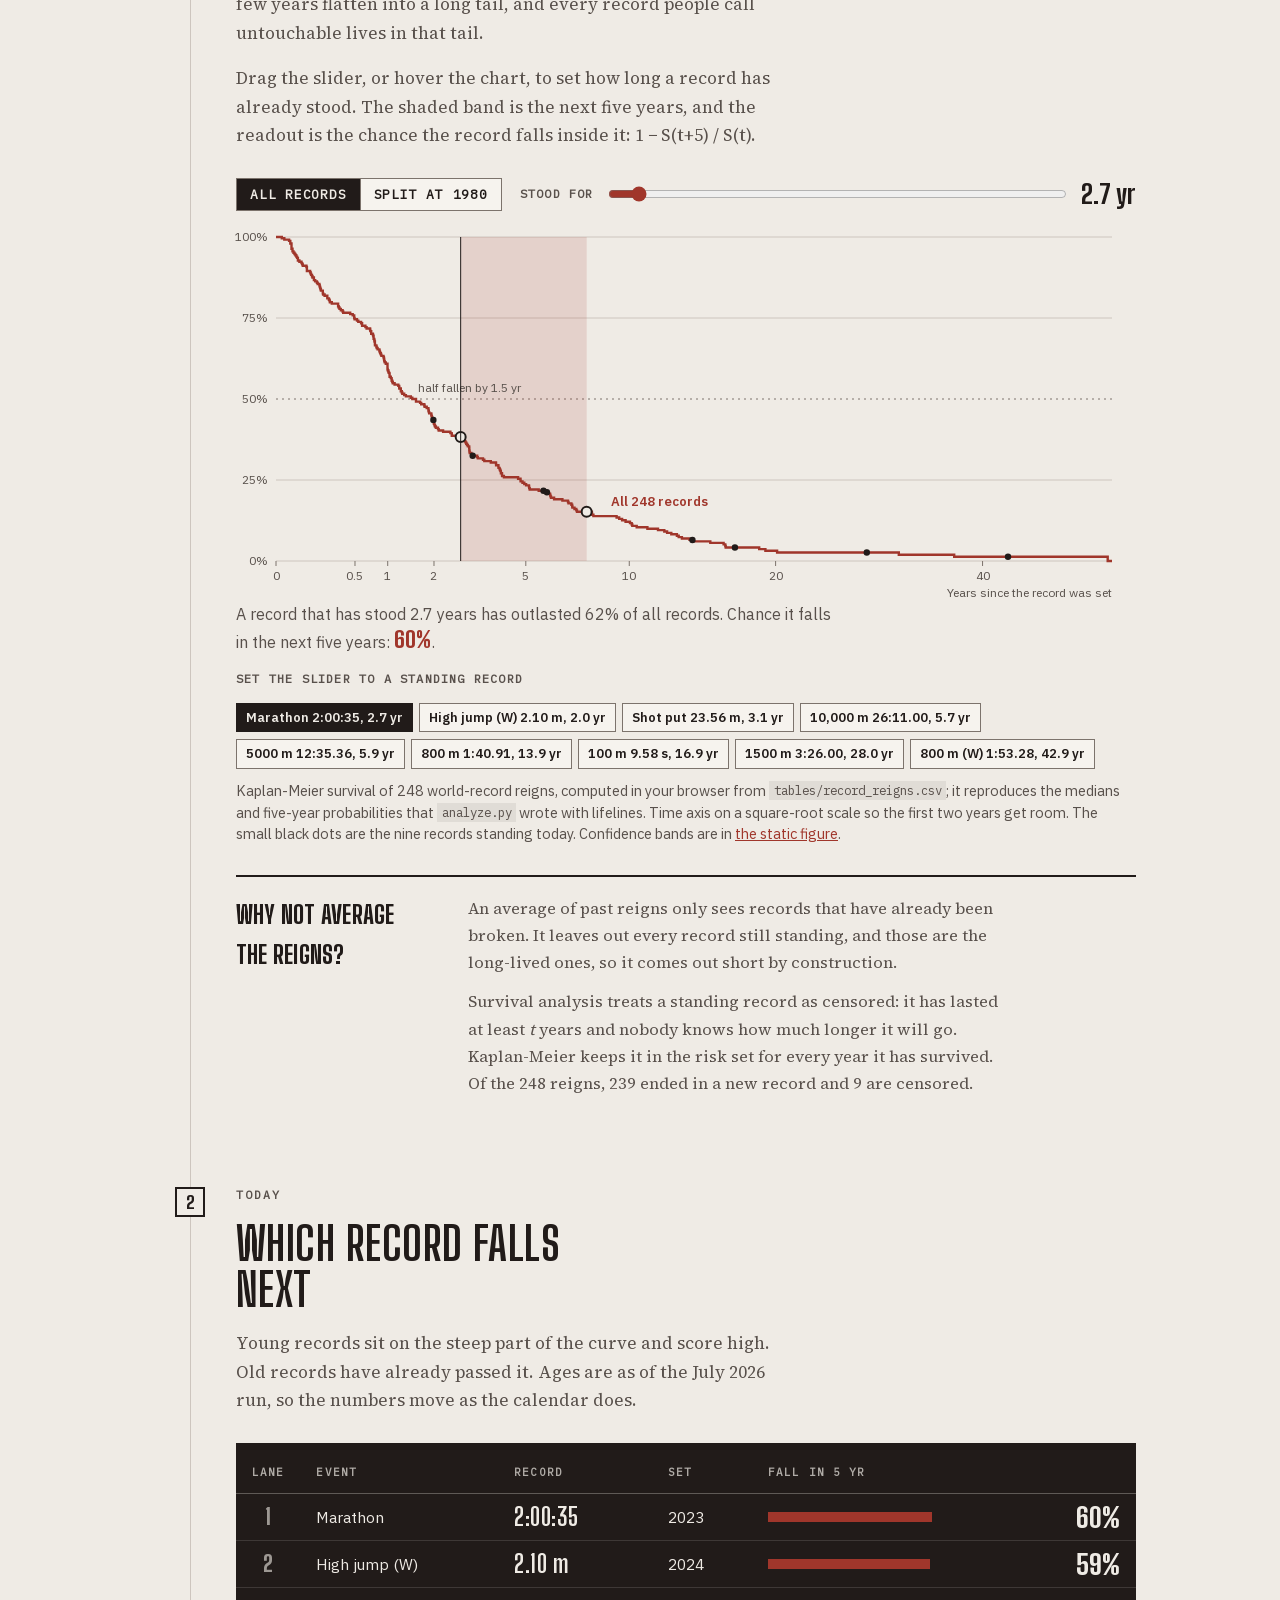
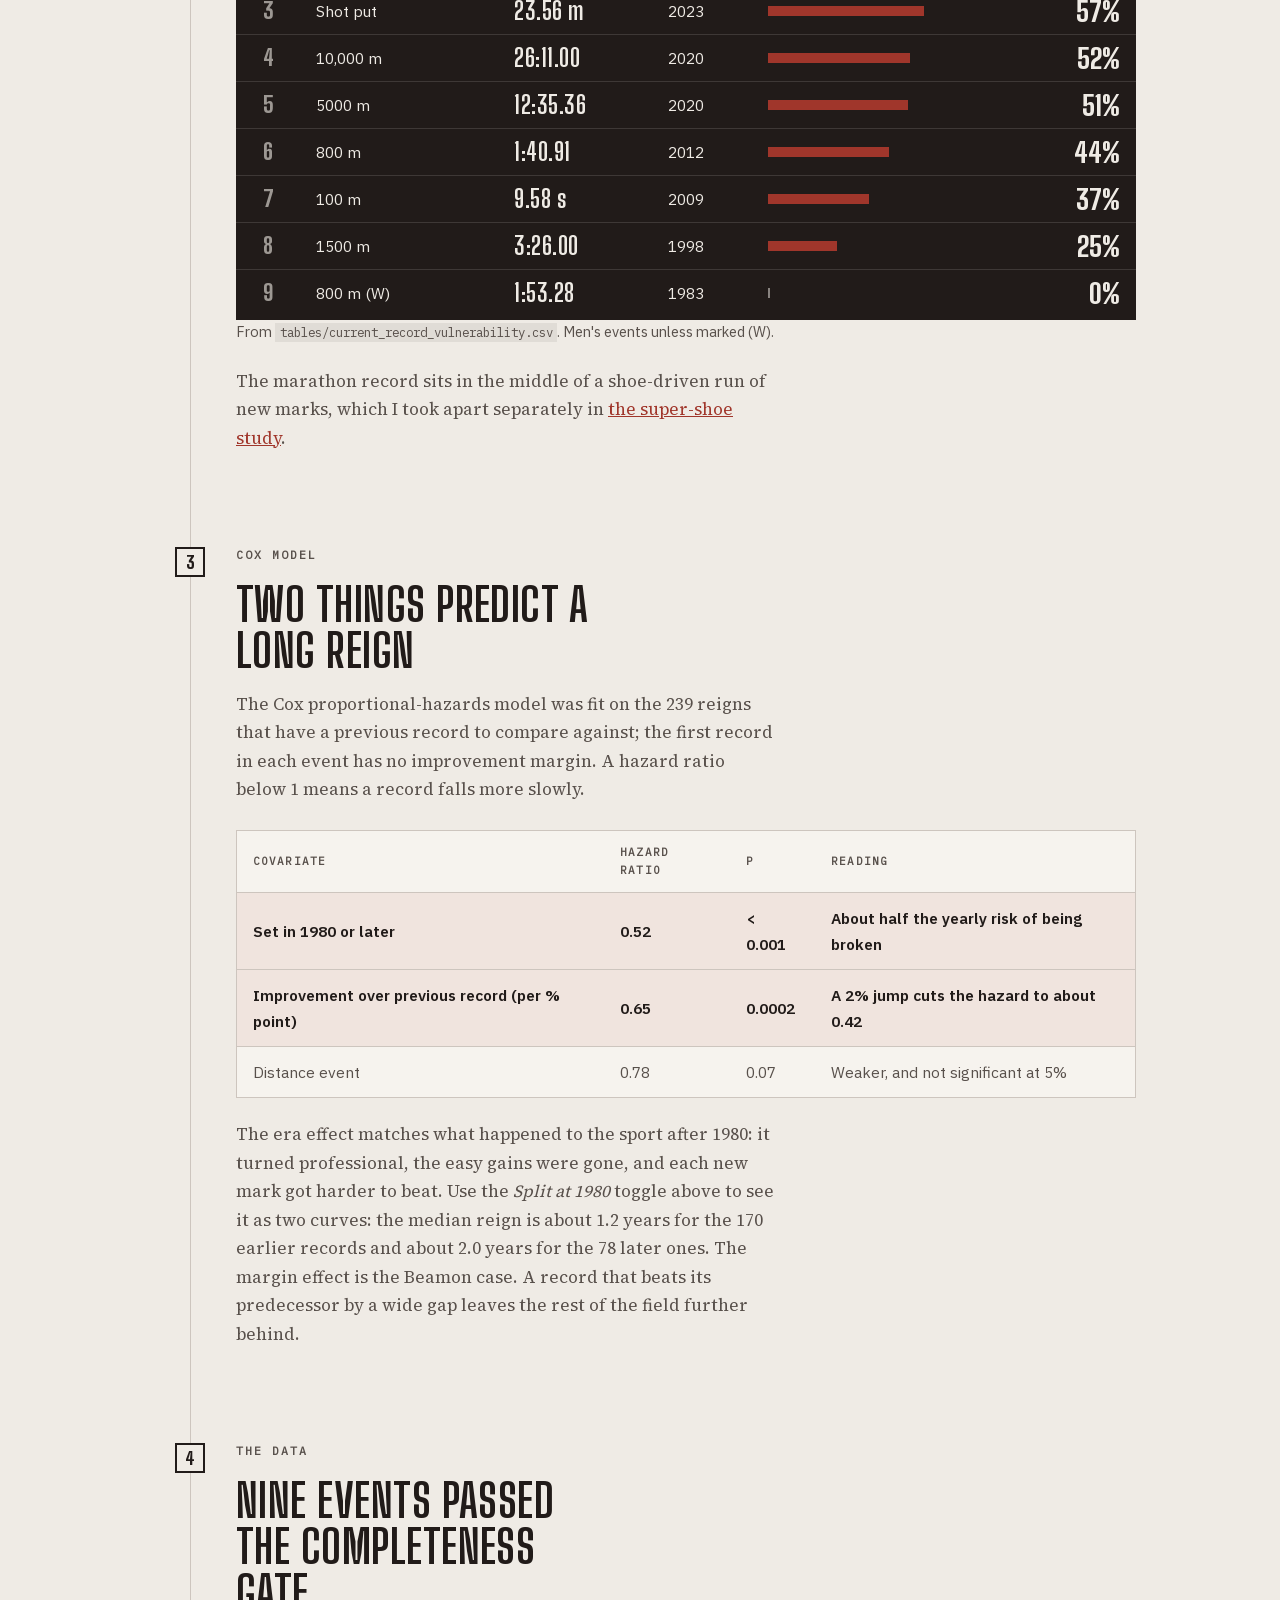
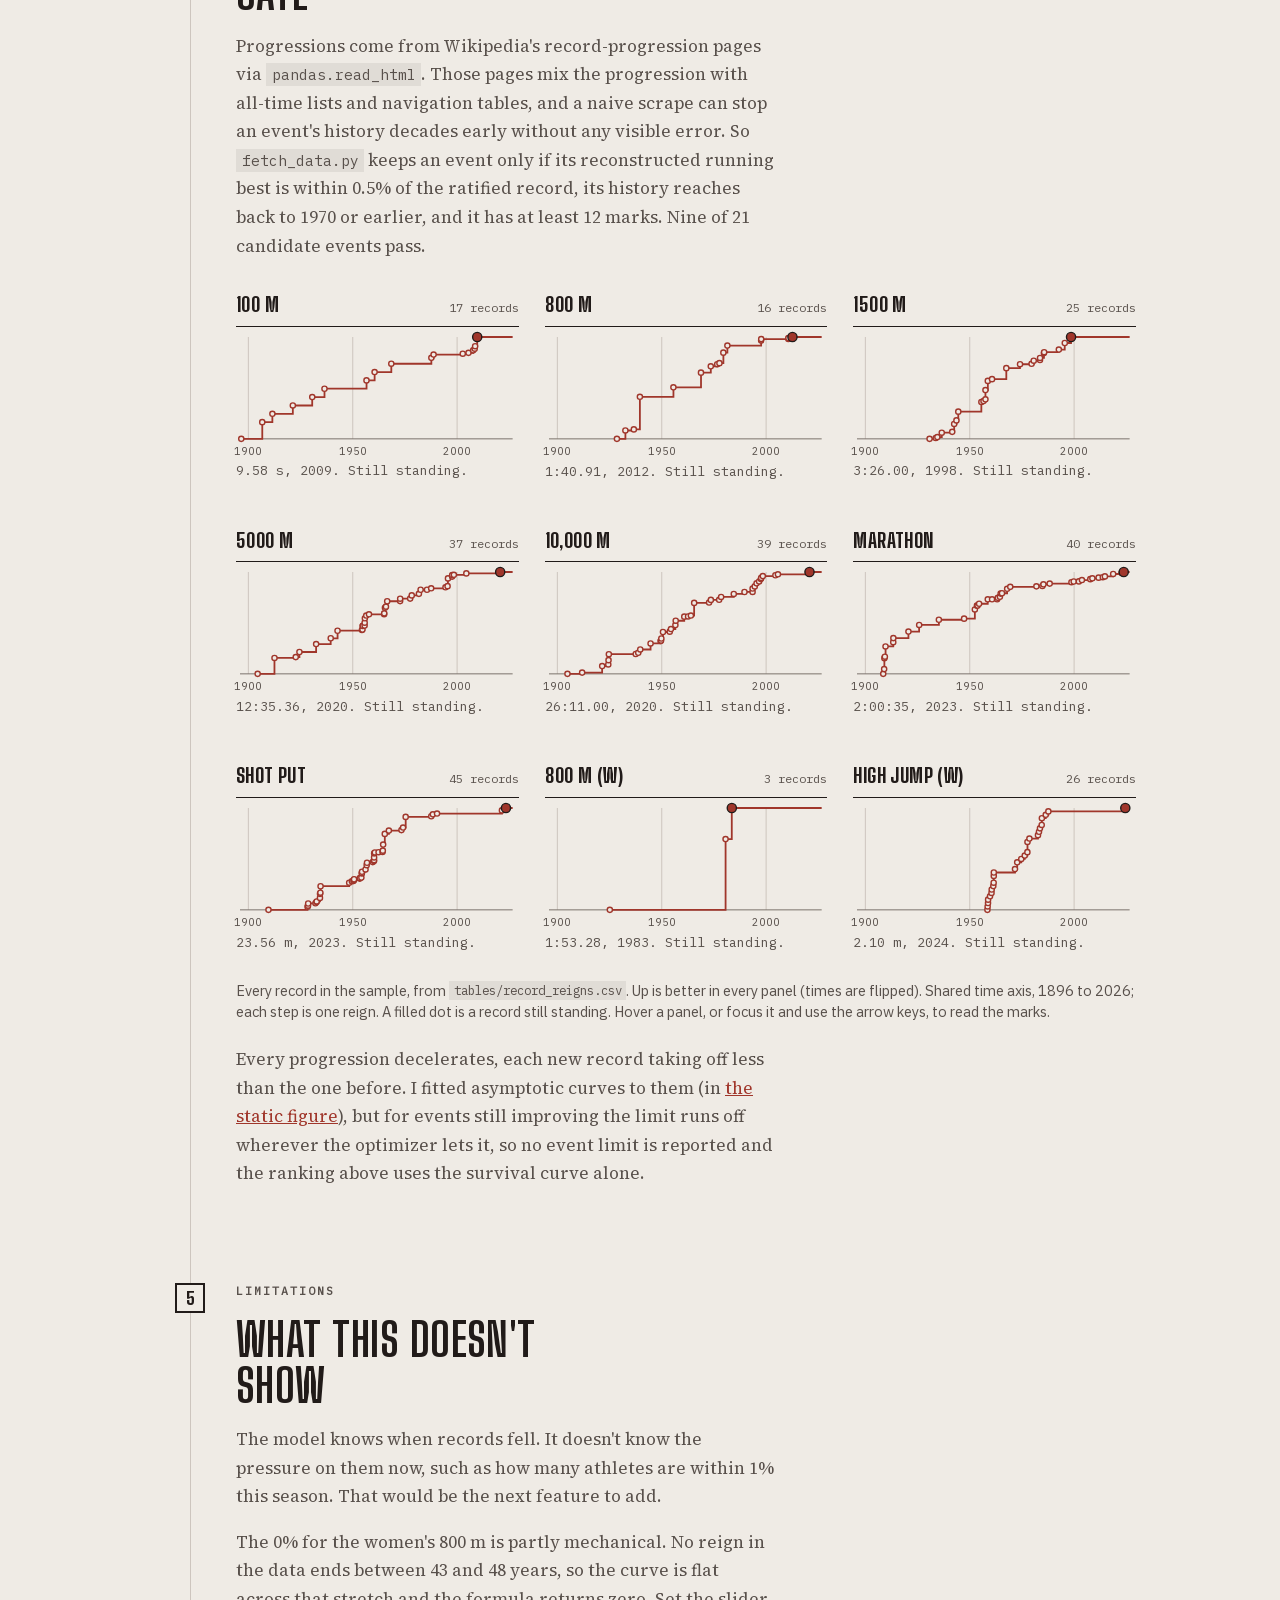
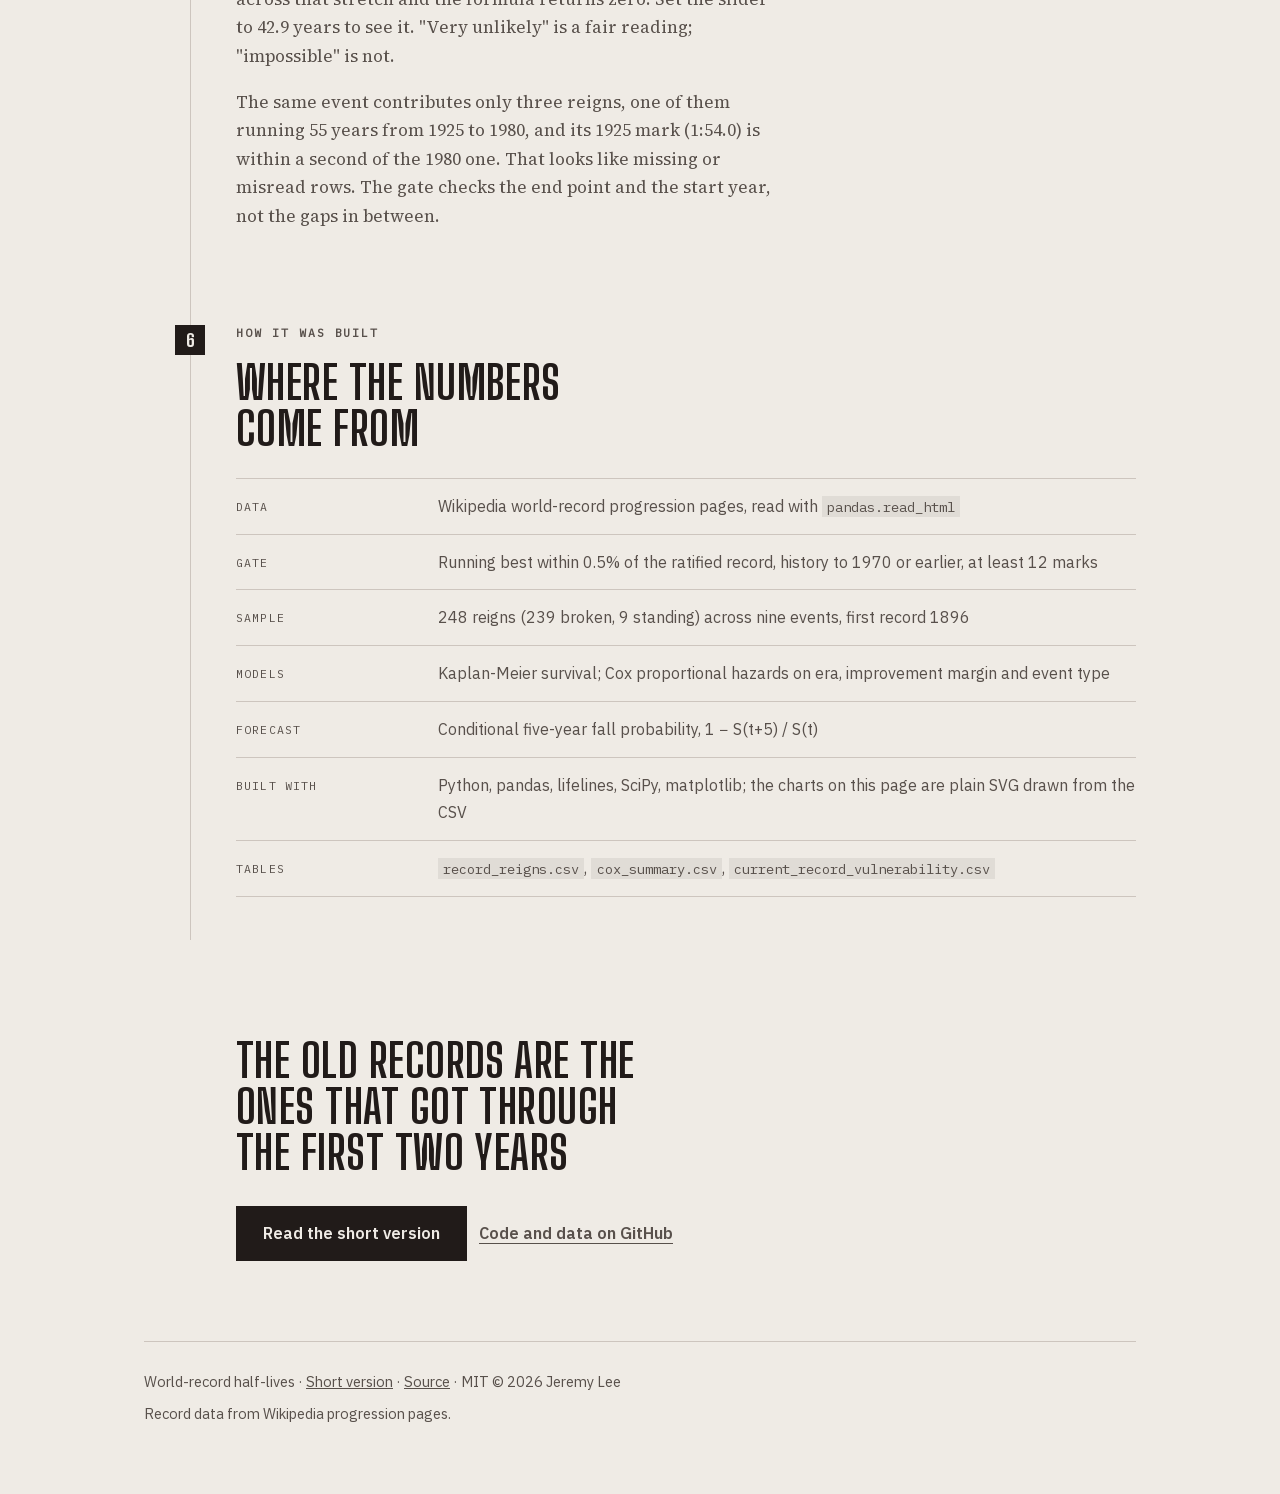
==== commit c3a06d2f: "Make the survival curve interactive on the write-up The Kaplan-Meier curve is now drawn in the brows" ====
--- a/overview/index.html
+++ b/overview/index.html
@@ -259,6 +259,60 @@
 </style>
 </head>
 <body>
+<style>
+  /* page-specific: interactive survival curve and progression small multiples */
+  .ctl { display: flex; flex-wrap: wrap; gap: 10px 18px; align-items: center; margin: 18px 0 10px;
+         font-family: var(--sans); font-size: 15px; color: var(--ink2); }
+  .seg { display: inline-flex; border: 1px solid var(--edge); }
+  .seg button { font: 600 13px/1 var(--mono); letter-spacing: .06em; text-transform: uppercase;
+                padding: 9px 13px; background: var(--card); color: var(--ink); border: 0; cursor: pointer; }
+  .seg button + button { border-left: 1px solid var(--edge); }
+  .seg button[aria-pressed="true"] { background: var(--ink); color: var(--paper); }
+  .seg button:hover { background: var(--accent); color: var(--paper); }
+  .age { display: flex; align-items: center; gap: 12px; flex: 1 1 260px; }
+  .age label { font: 600 12px/1 var(--mono); letter-spacing: .1em; text-transform: uppercase; color: var(--muted); white-space: nowrap; }
+  .age input { flex: 1; min-width: 0; accent-color: var(--accent); }
+  .age output { font: 800 26px/1 var(--display); min-width: 4.2ch; text-align: right; color: var(--ink); }
+  .chart { width: 100%; touch-action: pan-y; }
+  .chart svg { display: block; width: 100%; height: auto; overflow: visible; }
+  .chart text { font-family: var(--sans); font-size: 12px; fill: var(--muted); }
+  .chart .lbl { font-weight: 600; font-size: 13px; }
+  .chart .grid { stroke: var(--rule); stroke-width: 1; }
+  .chart .half { stroke: var(--edge); stroke-dasharray: 2 4; }
+  .chart .axis { stroke: var(--edge); }
+  .chart .c-all { fill: none; stroke: var(--accent); stroke-width: 2.4; }
+  .chart .c-pre { fill: none; stroke: var(--edge); stroke-width: 2.2; }
+  .chart .c-post { fill: none; stroke: var(--accent2); stroke-width: 2.4; }
+  .chart .t-all { fill: var(--accent); } .chart .t-pre { fill: var(--muted); } .chart .t-post { fill: var(--accent2); }
+  .chart .band { fill: color-mix(in srgb, var(--accent) 14%, transparent); }
+  .chart .cursor { stroke: var(--ink); stroke-width: 1; }
+  .chart .pt { fill: var(--paper); stroke: var(--ink); stroke-width: 2; }
+  .chart .rec { fill: var(--ink); }
+  .readout { font-family: var(--sans); font-size: 16px; color: var(--ink2); margin: 12px 0 0; min-height: 3.2em; max-width: 62ch; }
+    .readout b { line-height: 1; font-family: var(--display); font-size: 1.45em; font-weight: 800; color: var(--accent); letter-spacing: .01em; }
+  .jump { display: flex; flex-wrap: wrap; gap: 6px; margin: 14px 0 0; padding: 0; list-style: none; }
+  .jump button { font: 600 13px/1.2 var(--sans); padding: 6px 9px; background: var(--card); color: var(--ink);
+                 border: 1px solid var(--edge); cursor: pointer; }
+  .jump button:hover, .jump button[aria-pressed="true"] { background: var(--ink); color: var(--paper); border-color: var(--ink); }
+  .jump-h { font: 600 12px/1 var(--mono); letter-spacing: .1em; text-transform: uppercase; color: var(--muted); margin: 22px 0 0; }
+  .aside2 { display: grid; gap: 8px 40px; margin-top: 30px; padding-top: 18px; border-top: 2px solid var(--ink); }
+  .aside2 h3 { font-family: var(--display); font-size: 24px; font-weight: 800; text-transform: uppercase; letter-spacing: .01em; margin: 0; }
+  .aside2 p { margin: 0 0 12px; font-size: .95em; }
+  @media (min-width: 860px) { .aside2 { grid-template-columns: 12rem 1fr; } }
+  .multiples { display: grid; grid-template-columns: repeat(auto-fill, minmax(232px, 1fr)); gap: 26px 26px; margin-top: 26px; }
+  .sm h3 { font-family: var(--display); font-size: 20px; font-weight: 800; text-transform: uppercase; letter-spacing: .02em; margin: 0 0 2px;
+           display: flex; justify-content: space-between; align-items: baseline; border-bottom: 1px solid var(--ink); padding-bottom: 4px; }
+  .sm h3 span { font: 400 12px/1 var(--mono); text-transform: none; letter-spacing: 0; color: var(--muted); }
+  .sm .chart text { font-size: 11px; }
+  .sm .step { fill: none; stroke: var(--accent); stroke-width: 1.8; }
+  .sm .dot { fill: var(--paper); stroke: var(--accent); stroke-width: 1.4; }
+  .sm .dot.open { fill: var(--accent); }
+  .sm .hi { fill: var(--ink); stroke: var(--ink); }
+  .sm .smro { font: 400 13px/1.35 var(--mono); color: var(--ink2); margin: 4px 0 0; min-height: 2.7em; }
+  .sm svg:focus-visible { outline: 2px solid var(--accent); outline-offset: 2px; }
+  .boardwrap { margin-top: 28px; }
+</style>
+
 <div class="wrap">
   <header class="masthead">
     <div class="logo"><span class="dot" aria-hidden="true"></span>World-record half-lives</div>
@@ -270,13 +324,10 @@
     <h1>Half of all world records fall within 1.5 years</h1>
 
     <p class="hero-sub">
-      I treated each world record as a survival time: it starts the day it is set
-      and ends the day it is broken. The nine records still standing are
-      right-censored. On 248 reigns across nine events, a Kaplan-Meier curve gives
-      the median reign, a Cox proportional-hazards model says what makes a record
-      last, and the fitted curve gives each current record a probability of
-      falling in the next five years. The 2023 marathon record comes out at 60%.
-      Kratochvílová's 800 m from 1983 comes out at 0%.
+      A world record lives from the day it is set to the day it is broken. Measured that
+      way across 248 reigns in nine events, the median record lasts 1.5 years, records set
+      since 1980 fall at about half the rate of older ones, and of the nine standing today
+      the 2023 marathon record is the most likely to go in the next five years (60%).
     </p>
 
     <div class="cta-row">
@@ -295,11 +346,11 @@
       </div>
       <div class="claim">
         <div class="n">HR 0.65</div>
-        <p>per percentage point by which a record beat the one before it (p = 0.0002). Big jumps last longer.</p>
+        <p>Per percentage point by which a record beat the one before it (p = 0.0002). Big jumps last longer.</p>
       </div>
       <div class="claim">
         <div class="n">60% to 0%</div>
-        <p>Range of five-year fall probabilities for the nine standing records, from the 2023 marathon to the 1983 women's 800 m.</p>
+        <p>Five-year fall probabilities for the nine standing records, from the 2023 marathon to the 1983 women's 800 m.</p>
       </div>
     </div>
   </section>
@@ -308,95 +359,77 @@
 <div class="wrap">
 <div class="route">
 
-  <section class="stop">
-    <p class="eyebrow">The framing</p>
-    <h2>Why an average reign gives the wrong answer</h2>
-    <p>
-      The quick approach is to average how long past records lasted. That average
-      only sees records that have already been broken, so it leaves out every
-      record still standing, and those are the long-lived ones. The estimate comes
-      out too short by construction.
-    </p>
-    <p>
-      Survival analysis handles this with censoring. A standing record has lasted
-      at least <em>t</em> years and we don't know how much longer it will go.
-      Kaplan-Meier keeps that partial information in the risk set, so the record
-      still counts for every year it has survived. Of the 248 reigns here, 239 ended in a new record
-      and 9 are censored.
-    </p>
-  </section>
-
   <section class="stop stop--key">
     <p class="eyebrow">The curve</p>
     <h2>Most records fall early</h2>
-
-    <div class="bignum">1.5 yr</div>
-    <p class="bignum-note">Kaplan-Meier median survival of a world record, nine events, 1896 to 2026.</p>
-
-    <p>
-      The hazard is front-loaded. A new record is most exposed right after it is
-      set, often because the athlete who set it, and the rivals chasing it, are
-      still competing. Records that get through the first few years flatten out
-      into a long tail.
-    </p>
-    <p>
-      Split by era, the median reign is about 1.2 years for the 170 records set
-      before 1980 and about 2.0 years for the 78 set in 1980 or later. The famous
-      old records are the survivors of that early window, which is why they look
-      so durable now.
-    </p>
+    <p>
+      The curve below is the share of records still standing after a given number of years.
+      It drops fast: half are gone by 1.5 years, three quarters by about five. A new record
+      is most exposed right after it is set, while the athlete who set it and the rivals
+      chasing it are still competing. Records that get through the first few years flatten
+      into a long tail, and every record people call untouchable lives in that tail.
+    </p>
+    <p>
+      Drag the slider, or hover the chart, to set how long a record has already stood. The
+      shaded band is the next five years, and the readout is the chance the record falls
+      inside it: 1 &minus; S(t+5) / S(t).
+    </p>
+
     <figure>
-      <div class="plate">
-        <img width="1200" height="750" src="../figures/record_survival.png" fetchpriority="high"
-          alt="Kaplan-Meier survival curves for world records set before 1980 (n=170) and from 1980 on (n=78). Both drop below one half within about two years; the post-1980 curve sits above the older one for most of the range." />
+      <div class="ctl">
+        <div class="seg" role="group" aria-label="Curves to show">
+          <button type="button" data-mode="all" aria-pressed="true">All records</button>
+          <button type="button" data-mode="era" aria-pressed="false">Split at 1980</button>
+        </div>
+        <div class="age">
+          <label for="hl-age">Stood for</label>
+          <input id="hl-age" type="range" min="0" max="50" step="0.1" value="2.7" />
+          <output for="hl-age" id="hl-age-out">2.7 yr</output>
+        </div>
       </div>
-      <figcaption>Kaplan-Meier survival by era, with 95% confidence bands. The dotted line marks 50%.</figcaption>
+      <div class="chart" id="hl-km"></div>
+      <p class="readout" id="hl-read" aria-live="polite"></p>
+      <p class="jump-h" id="hl-jump-h">Set the slider to a standing record</p>
+      <ul class="jump" id="hl-jump" aria-labelledby="hl-jump-h"></ul>
+      <noscript>
+        <div class="plate"><img width="1200" height="750" src="../figures/record_survival.png"
+          alt="Kaplan-Meier survival curves for world records set before 1980 (n=170) and from 1980 on (n=78). Both drop below one half within about two years; the post-1980 curve sits above the older one for most of the range." /></div>
+      </noscript>
+      <figcaption>Kaplan-Meier survival of 248 world-record reigns, computed in your browser from
+        <code>tables/record_reigns.csv</code>; it reproduces the medians and five-year
+        probabilities that <code>analyze.py</code> wrote with lifelines. Time axis on a
+        square-root scale so the first two years get room. The small
+        black dots are the nine records standing today. Confidence bands are in
+        <a href="../figures/record_survival.png">the static figure</a>.</figcaption>
     </figure>
-  </section>
-
-  <section class="stop">
-    <p class="eyebrow">Cox model</p>
-    <h2>Two things predict a long reign</h2>
-    <p>
-      The Cox proportional-hazards model was fit on the 239 reigns that have a
-      previous record to compare against (the first record in each event has no
-      improvement margin). Hazard ratios below 1 mean a record falls more slowly.
-    </p>
-    <div class="tablewrap">
-      <table>
-        <thead><tr><th>Covariate</th><th>Hazard ratio</th><th>p</th><th>Reading</th></tr></thead>
-        <tbody>
-          <tr class="win"><td>Set in 1980 or later</td><td>0.52</td><td>&lt; 0.001</td><td>About half the yearly risk of being broken</td></tr>
-          <tr class="win"><td>Improvement over previous record (per % point)</td><td>0.65</td><td>0.0002</td><td>A 2% jump cuts the hazard to about 0.42</td></tr>
-          <tr><td>Distance event</td><td>0.78</td><td>0.07</td><td>Weaker, and not significant at 5%</td></tr>
-        </tbody>
-      </table>
+
+    <div class="aside2">
+      <h3>Why not average the reigns?</h3>
+      <div>
+        <p>
+          An average of past reigns only sees records that have already been broken. It
+          leaves out every record still standing, and those are the long-lived ones, so it
+          comes out short by construction.
+        </p>
+        <p>
+          Survival analysis treats a standing record as censored: it has lasted at least
+          <em>t</em> years and nobody knows how much longer it will go. Kaplan-Meier keeps it
+          in the risk set for every year it has survived. Of the 248 reigns, 239 ended in a
+          new record and 9 are censored.
+        </p>
+      </div>
     </div>
-    <p style="margin-top:22px">
-      The era effect fits what happened to the sport after 1980: it turned
-      professional, the easy gains were taken, and each new mark got harder to
-      beat. The margin effect is the Beamon case. A record that beats its
-      predecessor by a wide gap leaves the rest of the field further behind.
-    </p>
-    <figure>
-      <div class="plate">
-        <img width="1650" height="1125" src="../figures/progressions.png" loading="lazy"
-          alt="Record progression curves for the analyzed events, each improving over time in smaller and smaller steps, with fitted deceleration curves that flatten in recent decades." />
-      </div>
-      <figcaption>The progressions the reigns were reconstructed from, with fitted deceleration curves.</figcaption>
-    </figure>
   </section>
 
   <section class="stop">
     <p class="eyebrow">Today</p>
     <h2>Which record falls next</h2>
     <p>
-      For a record that has already stood <em>t</em> years, the chance it falls in
-      the next five is 1 &minus; S(t+5) / S(t), read off the Kaplan-Meier curve.
-      Young records sit on the steep part of the curve. Old records have already
-      passed it. Ages are as of the July 2026 run.
-    </p>
-    <div class="board" role="region" aria-label="Five-year fall probability for each standing record" tabindex="0">
+      Young records sit on the steep part of the curve and score high. Old records have
+      already passed it. Ages are as of the July 2026 run, so the numbers move as the
+      calendar does.
+    </p>
+    <div class="board boardwrap" role="region" aria-label="Five-year fall probability for each standing record" tabindex="0">
       <table>
         <thead><tr><th>Lane</th><th>Event</th><th>Record</th><th>Set</th><th>Fall in 5 yr</th><th></th></tr></thead>
         <tbody>
@@ -414,17 +447,38 @@
     </div>
     <p class="board-note">From <code>tables/current_record_vulnerability.csv</code>. Men's events unless marked (W).</p>
     <p style="margin-top:22px">
-      The marathon record sits mid-way through a shoe-driven run of new marks,
-      which I decomposed separately in
+      The marathon record sits in the middle of a shoe-driven run of new marks, which I
+      took apart separately in
       <a href="https://lyhjeremy.github.io/marathon-shoe-revolution-decomposition/">the super-shoe study</a>.
     </p>
-    <figure>
-      <div class="plate">
-        <img width="1275" height="750" src="../figures/vulnerability.png" loading="lazy"
-          alt="Ranked bar chart of the probability each current world record falls within five years, from about 60 percent for the 2023 marathon record down to zero for the 1983 women's 800 meters." />
-      </div>
-      <figcaption>The same ranking as drawn by <code>analyze.py</code>.</figcaption>
-    </figure>
+  </section>
+
+  <section class="stop">
+    <p class="eyebrow">Cox model</p>
+    <h2>Two things predict a long reign</h2>
+    <p>
+      The Cox proportional-hazards model was fit on the 239 reigns that have a previous
+      record to compare against; the first record in each event has no improvement margin.
+      A hazard ratio below 1 means a record falls more slowly.
+    </p>
+    <div class="tablewrap">
+      <table>
+        <thead><tr><th>Covariate</th><th>Hazard ratio</th><th>p</th><th>Reading</th></tr></thead>
+        <tbody>
+          <tr class="win"><td>Set in 1980 or later</td><td>0.52</td><td>&lt; 0.001</td><td>About half the yearly risk of being broken</td></tr>
+          <tr class="win"><td>Improvement over previous record (per % point)</td><td>0.65</td><td>0.0002</td><td>A 2% jump cuts the hazard to about 0.42</td></tr>
+          <tr><td>Distance event</td><td>0.78</td><td>0.07</td><td>Weaker, and not significant at 5%</td></tr>
+        </tbody>
+      </table>
+    </div>
+    <p style="margin-top:22px">
+      The era effect matches what happened to the sport after 1980: it turned professional,
+      the easy gains were gone, and each new mark got harder to beat. Use the
+      <em>Split at 1980</em> toggle above to see it as two curves: the median reign is about
+      1.2 years for the 170 earlier records and about 2.0 years for the 78 later ones. The
+      margin effect is the Beamon case. A record that beats its predecessor by a wide gap
+      leaves the rest of the field further behind.
+    </p>
   </section>
 
   <section class="stop">
@@ -432,17 +486,28 @@
     <h2>Nine events passed the completeness gate</h2>
     <p>
       Progressions come from Wikipedia's record-progression pages via
-      <code>pandas.read_html</code>. Those pages mix the progression itself with
-      all-time lists and navigation tables, and a naive scrape can stop an event's
-      history decades early without any visible error.
-    </p>
-    <p>
-      So <code>fetch_data.py</code> keeps an event only if three things hold: its
-      reconstructed running best is within 0.5% of the current ratified record,
-      its history reaches back to 1970 or earlier, and it has at least 12 marks.
-      Nine of the 21 candidate events pass: the men's 100 m, 800 m, 1500 m,
-      5000 m, 10,000 m, marathon and shot put, and the women's 800 m and high
-      jump. The rest were dropped.
+      <code>pandas.read_html</code>. Those pages mix the progression with all-time lists
+      and navigation tables, and a naive scrape can stop an event's history decades early
+      without any visible error. So <code>fetch_data.py</code> keeps an event only if its
+      reconstructed running best is within 0.5% of the ratified record, its history reaches
+      back to 1970 or earlier, and it has at least 12 marks. Nine of 21 candidate events pass.
+    </p>
+    <figure>
+      <div class="multiples" id="hl-sm"></div>
+      <noscript>
+        <div class="plate"><img width="1650" height="1125" src="../figures/progressions.png"
+          alt="Record progression curves for the analyzed events, each improving over time in smaller and smaller steps, with fitted deceleration curves that flatten in recent decades." /></div>
+      </noscript>
+      <figcaption>Every record in the sample, from <code>tables/record_reigns.csv</code>. Up is
+        better in every panel (times are flipped). Shared time axis, 1896 to 2026; each step
+        is one reign. A filled dot is a record still standing. Hover a panel, or focus it and
+        use the arrow keys, to read the marks.</figcaption>
+    </figure>
+    <p style="margin-top:22px">
+      Every progression decelerates, each new record taking off less than the one before.
+      I fitted asymptotic curves to them (in <a href="../figures/progressions.png">the static
+      figure</a>), but for events still improving the limit runs off wherever the optimizer
+      lets it, so no event limit is reported and the ranking above uses the survival curve alone.
     </p>
   </section>
 
@@ -450,22 +515,20 @@
     <p class="eyebrow">Limitations</p>
     <h2>What this doesn't show</h2>
     <p>
-      The model knows when records fell. It doesn't know the current pressure on
-      them, such as how many athletes are within 1% this season, which would be the
-      next feature to add.
-    </p>
-    <p>
-      The 0% for the women's 800 m is partly mechanical. No reign in the data ends
-      between 43 and 48 years, so the curve is flat over that stretch and the
-      formula returns zero. The same event also contributes only three reigns,
-      one of them running 55 years from 1925 to 1980. That looks like missing rows
-      the gate can't catch, since it checks the end point and the start year,
-      not the gaps in between.
-    </p>
-    <p>
-      The fitted progression curves are not used to estimate event limits. For
-      events that are still improving, the asymptote isn't identifiable from the
-      data, so the vulnerability ranking relies on the survival curve alone.
+      The model knows when records fell. It doesn't know the pressure on them now, such as
+      how many athletes are within 1% this season. That would be the next feature to add.
+    </p>
+    <p>
+      The 0% for the women's 800 m is partly mechanical. No reign in the data ends between
+      43 and 48 years, so the curve is flat across that stretch and the formula returns zero.
+      Set the slider to 42.9 years to see it. "Very unlikely" is a fair reading;
+      "impossible" is not.
+    </p>
+    <p>
+      The same event contributes only three reigns, one of them running 55 years from 1925 to
+      1980, and its 1925 mark (1:54.0) is within a second of the 1980 one. That looks like
+      missing or misread rows. The gate checks the end point and the start year, not the
+      gaps in between.
     </p>
   </section>
 
@@ -478,7 +541,7 @@
       <div class="spec"><dt>Sample</dt><dd>248 reigns (239 broken, 9 standing) across nine events, first record 1896</dd></div>
       <div class="spec"><dt>Models</dt><dd>Kaplan-Meier survival; Cox proportional hazards on era, improvement margin and event type</dd></div>
       <div class="spec"><dt>Forecast</dt><dd>Conditional five-year fall probability, 1 &minus; S(t+5) / S(t)</dd></div>
-      <div class="spec"><dt>Built with</dt><dd>Python, pandas, lifelines, SciPy, matplotlib</dd></div>
+      <div class="spec"><dt>Built with</dt><dd>Python, pandas, lifelines, SciPy, matplotlib; the charts on this page are plain SVG drawn from the CSV</dd></div>
       <div class="spec"><dt>Tables</dt><dd><code>record_reigns.csv</code>, <code>cox_summary.csv</code>, <code>current_record_vulnerability.csv</code></dd></div>
     </dl>
   </section>
@@ -505,5 +568,204 @@
     <p>Record data from Wikipedia progression pages.</p>
   </footer>
 </div>
+
+<script>
+(function () {
+  // [decimal year set, value, reign in years, broken (1) or standing (0)], from tables/record_reigns.csv
+  var R = {"10000m":[[1904.846,1862.4,7.0281,1],[1911.873,1858.8,9.5989,1],[1921.471,1840.2,2.924,1],[1924.397,1835.4,0.115,1],[1924.512,1823.2,0.1533,1],[1924.665,1806.2,12.8789,1],[1937.542,1805.6,1.1992,1],[1938.742,1802.0,0.9665,1],[1939.709,1792.6,4.9391,1],[1944.649,1775.4,4.794,1],[1949.441,1768.2,0.2245,1],[1949.665,1767.2,0.1396,1],[1949.805,1761.2,0.783,1],[1950.589,1742.6,3.2444,1],[1953.832,1741.6,0.5804,1],[1954.413,1734.2,2.1218,1],[1956.537,1722.8,0.1588,1],[1956.695,1710.4,4.0931,1],[1960.789,1698.8,1.8207,1],[1962.608,1698.2,1.3525,1],[1963.961,1695.6,1.5715,1],[1965.531,1659.4,7.1403,1],[1972.674,1658.4,0.8569,1],[1973.528,1650.8,3.9644,1],[1977.493,1650.5,0.9473,1],[1978.441,1642.4,6.0589,1],[1984.501,1633.81,5.128,1],[1989.627,1628.23,3.8795,1],[1993.507,1627.91,0.0137,1],[1993.52,1618.38,1.0322,1],[1994.553,1612.23,0.8706,1],[1995.424,1603.53,1.2183,1],[1996.643,1598.08,0.8624,1],[1997.504,1591.32,0.1342,1],[1997.638,1587.85,0.7748,1],[1998.413,1582.75,6.0205,1],[2004.435,1580.31,1.2156,1],[2005.649,1577.53,15.1157,1],[2020.767,1571.0,5.7331,0]],"100m":[[1896.605,10.8,10.0424,1],[1906.649,10.6,4.8679,1],[1911.517,10.5,9.7906,1],[1921.307,10.4,9.295,1],[1930.602,10.3,5.8645,1],[1936.468,10.2,20.1205,1],[1956.589,10.1,3.8823,1],[1960.471,10.0,7.9973,1],[1968.468,9.9,19.1923,1],[1987.66,9.83,1.0705,1],[1988.731,9.79,13.9713,1],[2002.701,9.78,2.7488,1],[2005.449,9.77,2.2368,1],[2007.687,9.74,0.7255,1],[2008.413,9.72,0.2108,1],[2008.624,9.69,0.9993,1],[2009.621,9.58,16.8761,0]],"1500m":[[1930.758,229.2,2.9514,1],[1933.709,229.0,0.783,1],[1934.493,228.8,2.1027,1],[1936.597,227.8,5.0103,1],[1941.605,227.6,0.9336,1],[1942.539,225.8,1.0842,1],[1943.624,225.0,0.8898,1],[1944.515,223.0,11.0554,1],[1955.569,220.8,1.0185,1],[1956.589,220.6,0.9363,1],[1957.523,220.2,0.0027,1],[1957.526,218.1,1.128,1],[1958.654,216.0,2.026,1],[1960.682,215.6,6.8337,1],[1967.515,213.1,6.5736,1],[1974.088,212.2,5.5305,1],[1979.619,212.1,1.0349,1],[1980.654,211.4,3.0007,1],[1983.654,211.24,0.0192,1],[1983.674,210.77,1.8645,1],[1985.537,209.67,0.104,1],[1985.641,209.46,7.039,1],[1992.682,208.86,2.8446,1],[1995.526,207.37,3.0062,1],[1998.531,206.0,27.9671,0]],"5000m":[[1904.449,899.0,8.0739,1],[1912.523,876.6,10.1739,1],[1922.695,875.4,1.7687,1],[1924.465,868.2,8.0,1],[1932.465,857.0,6.9897,1],[1939.454,848.8,3.2635,1],[1942.717,838.2,11.6906,1],[1954.408,837.2,0.2491,1],[1954.657,836.6,0.1232,1],[1954.78,831.6,0.0274,1],[1954.808,831.2,0.8816,1],[1955.69,830.8,0.0219,1],[1955.712,826.8,0.0958,1],[1955.808,820.6,0.6571,1],[1956.465,816.8,1.3169,1],[1957.78,815.0,7.2608,1],[1965.041,814.8,0.0438,1],[1965.085,813.6,0.3368,1],[1965.422,805.8,0.4901,1],[1965.912,804.2,0.5941,1],[1966.507,796.6,6.1958,1],[1972.704,796.4,0.0164,1],[1972.72,793.0,4.7885,1],[1977.507,792.9,0.7584,1],[1978.266,788.4,3.4333,1],[1981.698,786.2,0.8131,1],[1982.512,780.41,3.0554,1],[1985.567,780.4,1.9986,1],[1987.567,778.39,6.8556,1],[1994.422,776.96,1.0103,1],[1995.433,775.3,0.1889,1],[1995.621,764.39,1.9932,1],[1997.613,761.86,0.0246,1],[1997.638,759.74,0.8077,1],[1998.446,759.36,5.9658,1],[2004.413,757.35,16.2053,1],[2020.619,755.36,5.8809,0]],"800m":[[1928.534,110.6,4.052,1],[1932.586,109.8,4.0493,1],[1936.635,109.7,2.8994,1],[1939.534,106.6,16.052,1],[1955.586,105.7,13.2019,1],[1968.789,104.3,4.6982,1],[1973.485,103.7,3.0773,1],[1976.564,103.5,1.0732,1],[1977.635,103.4,1.87,1],[1979.507,102.4,1.9329,1],[1981.438,101.73,16.1752,1],[1997.613,101.24,0.0301,1],[1997.643,101.11,12.9938,1],[2010.638,101.09,0.0192,1],[2010.657,101.01,1.9466,1],[2012.605,100.91,13.8946,0]],"800m_w":[[1925.14,114.0,55.4278,1],[1980.569,113.5,2.9952,1],[1983.564,113.28,42.935,0]],"high_jump_w":[[1958.471,1.8,0.1068,1],[1958.578,1.81,0.178,1],[1958.756,1.82,0.0383,1],[1958.794,1.83,0.9254,1],[1959.72,1.84,0.7091,1],[1960.43,1.85,0.0931,1],[1960.523,1.86,0.7639,1],[1961.285,1.87,0.1752,1],[1961.46,1.88,0.0548,1],[1961.515,1.9,0.0219,1],[1961.537,1.91,10.1355,1],[1971.674,1.92,1.0568,1],[1972.731,1.94,1.9548,1],[1974.684,1.95,1.6646,1],[1976.35,1.96,1.2676,1],[1977.616,1.97,0.0329,1],[1977.649,2.0,0.9391,1],[1978.589,2.01,4.0958,1],[1982.684,2.02,0.4901,1],[1983.175,2.03,0.4709,1],[1983.646,2.04,0.8268,1],[1984.474,2.05,0.0767,1],[1984.55,2.07,1.8617,1],[1986.411,2.08,1.2485,1],[1987.66,2.09,36.8542,1],[2024.515,2.1,1.9849,0]],"marathon":[[1908.561,10518.4,0.4408,1],[1909.0,10365.4,0.115,1],[1909.115,10012.8,0.2327,1],[1909.348,9964.6,0.3149,1],[1909.663,9634.2,3.6961,1],[1913.359,9496.2,0.052,1],[1913.411,9366.6,7.2279,1],[1920.641,9155.8,5.1389,1],[1925.778,8941.8,9.4374,1],[1935.216,8774.0,12.0794,1],[1947.296,8739.0,5.1554,1],[1952.452,8442.2,0.9966,1],[1953.446,8320.4,0.3094,1],[1953.756,8314.8,0.7255,1],[1954.482,8259.4,4.1615,1],[1958.643,8117.0,2.0479,1],[1960.693,8116.2,2.4367,1],[1963.129,8115.8,0.3231,1],[1963.452,8068.0,0.9966,1],[1964.449,8035.0,0.3559,1],[1964.805,7931.2,0.6407,1],[1965.444,7920.0,2.475,1],[1967.92,7776.4,1.4894,1],[1969.408,7713.6,12.5202,1],[1981.928,7698.0,2.8747,1],[1984.805,7685.0,0.4956,1],[1985.298,7632.0,2.9925,1],[1988.293,7610.0,10.4257,1],[1998.717,7565.0,1.0924,1],[1999.81,7542.0,2.4723,1],[2002.282,7538.0,1.4565,1],[2003.739,7495.0,4.0055,1],[2007.745,7466.0,0.9966,1],[2008.742,7439.0,2.9897,1],[2011.731,7418.0,2.0123,1],[2013.742,7403.0,0.9966,1],[2014.739,7377.0,3.9671,1],[2018.706,7299.0,4.0246,1],[2022.731,7269.0,1.0349,1],[2023.767,7235.0,2.7324,0]],"shot_put":[[1909.635,15.54,18.7077,1],[1928.345,15.79,0.23,1],[1928.575,15.87,0.0767,1],[1928.652,16.04,3.4771,1],[1932.129,16.06,0.5257,1],[1932.654,16.16,0.0767,1],[1932.731,16.2,1.5715,1],[1934.301,16.48,0.0164,1],[1934.318,16.8,0.1752,1],[1934.493,16.89,0.0986,1],[1934.591,17.4,13.7002,1],[1948.293,17.68,1.2786,1],[1949.569,17.79,0.7529,1],[1950.323,17.82,0.3094,1],[1950.632,17.9,0.0055,1],[1950.638,17.95,2.7132,1],[1953.35,18.0,0.0739,1],[1953.424,18.04,0.7118,1],[1954.137,18.08,0.2108,1],[1954.348,18.42,0.0356,1],[1954.383,18.43,0.0575,1],[1954.441,18.54,1.6893,1],[1956.131,18.72,0.5421,1],[1956.674,19.06,0.1615,1],[1956.835,19.25,2.7461,1],[1959.58,19.3,0.5941,1],[1960.175,19.38,0.0383,1],[1960.214,19.45,0.0192,1],[1960.233,19.67,0.0192,1],[1960.252,19.99,0.3614,1],[1960.613,20.06,1.7632,1],[1962.375,20.08,1.8809,1],[1964.257,20.1,0.1506,1],[1964.408,20.2,0.1561,1],[1964.564,20.68,0.7858,1],[1965.348,21.52,1.9576,1],[1967.307,21.78,6.0342,1],[1973.339,21.82,0.7639,1],[1974.104,22.02,1.2485,1],[1975.353,22.86,12.2574,1],[1987.611,22.91,0.7775,1],[1988.389,23.06,1.9932,1],[1990.381,23.12,31.0801,1],[2021.46,23.37,1.9384,1],[2023.4,23.56,3.0992,0]]};
+  // label, record, age in years at the July 2026 run, from tables/current_record_vulnerability.csv
+  var STAND = [["Marathon","2:00:35",2.7324],["High jump (W)","2.10 m",1.9849],["Shot put","23.56 m",3.0992],
+    ["10,000 m","26:11.00",5.7331],["5000 m","12:35.36",5.8809],["800 m","1:40.91",13.8946],
+    ["100 m","9.58 s",16.8761],["1500 m","3:26.00",27.9671],["800 m (W)","1:53.28",42.935]];
+  var NAMES = {"100m":"100 m","800m":"800 m","1500m":"1500 m","5000m":"5000 m","10000m":"10,000 m",
+    "marathon":"Marathon","shot_put":"Shot put","high_jump_w":"High jump (W)","800m_w":"800 m (W)"};
+  var ORDER = ["100m","800m","1500m","5000m","10000m","marathon","shot_put","800m_w","high_jump_w"];
+  var DIST = {"shot_put":1,"high_jump_w":1};
+  var NS = "http://www.w3.org/2000/svg";
+  function el(tag, attrs, parent) {
+    var e = document.createElementNS(NS, tag);
+    for (var k in attrs) e.setAttribute(k, attrs[k]);
+    if (parent) parent.appendChild(e);
+    return e;
+  }
+  function txt(s, attrs, parent) { var t = el("text", attrs, parent); t.textContent = s; return t; }
+
+  // Kaplan-Meier product-limit estimate
+  var all = [], pre = [], post = [];
+  Object.keys(R).forEach(function (e) {
+    R[e].forEach(function (r) {
+      var o = { t: r[2], d: r[3] };
+      all.push(o); (Math.floor(r[0]) < 1980 ? pre : post).push(o);
+    });
+  });
+  function km(rows) {
+    var ts = [];
+    rows.forEach(function (r) { if (r.d && ts.indexOf(r.t) < 0) ts.push(r.t); });
+    ts.sort(function (a, b) { return a - b; });
+    var S = 1, pts = [[0, 1]];
+    ts.forEach(function (u) {
+      var n = 0, d = 0;
+      rows.forEach(function (r) { if (r.t >= u) n++; if (r.t === u && r.d) d++; });
+      S *= 1 - d / n; pts.push([u, S]);
+    });
+    var med = null;
+    for (var i = 0; i < pts.length; i++) if (pts[i][1] <= 0.5 + 1e-9) { med = pts[i][0]; break; }
+    return { pts: pts, n: rows.length, med: med };
+  }
+  function S(c, x) { var s = 1; for (var i = 0; i < c.pts.length; i++) { if (c.pts[i][0] <= x) s = c.pts[i][1]; else break; } return s; }
+  function p5(c, t) { return 1 - S(c, t + 5) / S(c, t); }
+  var CA = km(all), CPRE = km(pre), CPOST = km(post);
+
+  var mode = "all", age = STAND[0][2];
+  var box = document.getElementById("hl-km"), slider = document.getElementById("hl-age"),
+      out = document.getElementById("hl-age-out"), read = document.getElementById("hl-read");
+  var TMAX = 56, TICKS = [0, 0.5, 1, 2, 5, 10, 20, 40];
+  var geo = null;
+
+  function pct(v) { return Math.round(v * 100) + "%"; }
+  function draw() {
+    var W = Math.max(300, box.clientWidth), small = W < 560;
+    var m = { l: 40, r: small ? 14 : 24, t: 16, b: 40 };
+    var H = small ? 300 : 380, pw = W - m.l - m.r, ph = H - m.t - m.b;
+    var X = function (t) { return m.l + Math.sqrt(Math.max(0, t) / TMAX) * pw; };
+    var Y = function (s) { return m.t + (1 - s) * ph; };
+    geo = { m: m, pw: pw, X: X };
+    box.textContent = "";
+    var svg = el("svg", { viewBox: "0 0 " + W + " " + H, role: "img",
+      "aria-label": "Kaplan-Meier survival curve of world records. Half have fallen by 1.5 years; the curve then flattens into a long tail." }, box);
+    [0, 0.25, 0.5, 0.75, 1].forEach(function (s) {
+      el("line", { x1: m.l, x2: m.l + pw, y1: Y(s), y2: Y(s), "class": s === 0.5 ? "half" : "grid" }, svg);
+      txt(pct(s), { x: m.l - 8, y: Y(s) + 4, "text-anchor": "end" }, svg);
+    });
+    TICKS.forEach(function (t) {
+      el("line", { x1: X(t), x2: X(t), y1: m.t + ph, y2: m.t + ph + 5, "class": "axis" }, svg);
+      if (!(small && t === 0.5)) txt(String(t), { x: X(t), y: m.t + ph + 19, "text-anchor": "middle" }, svg);
+    });
+    txt("Years since the record was set", { x: m.l + pw, y: H - 4, "text-anchor": "end" }, svg);
+    var t1 = Math.min(age + 5, TMAX);
+    el("rect", { x: X(age), y: m.t, width: X(t1) - X(age), height: ph, "class": "band" }, svg);
+    function path(c, cls) {
+      var d = "M" + X(0) + "," + Y(1), last = 1;
+      c.pts.forEach(function (p) { d += "H" + X(p[0]).toFixed(1) + "V" + Y(p[1]).toFixed(1); last = p[1]; });
+      d += "H" + X(TMAX);
+      el("path", { d: d, "class": cls }, svg);
+    }
+    if (mode === "all") {
+      path(CA, "c-all");
+      txt("All 248 records", { x: X(9), y: Y(S(CA, 9)) - 10, "class": "lbl t-all" }, svg);
+      txt("half fallen by " + CA.med.toFixed(1) + " yr", { x: X(CA.med) + 6, y: Y(0.5) - 7 }, svg);
+      STAND.forEach(function (s) { el("circle", { cx: X(s[2]), cy: Y(S(CA, s[2])), r: 3.2, "class": "rec" }, svg); });
+      [age, t1].forEach(function (t) { el("circle", { cx: X(t), cy: Y(S(CA, t)), r: 5, "class": "pt" }, svg); });
+    } else {
+      path(CPRE, "c-pre"); path(CPOST, "c-post");
+      txt("1980 on (" + CPOST.n + ")", { x: X(7), y: Y(S(CPOST, 7)) - 10, "class": "lbl t-post" }, svg);
+      txt("Before 1980 (" + CPRE.n + ")", { x: X(2.2), y: Y(S(CPRE, 2.2)) + 20, "class": "lbl t-pre" }, svg);
+      [CPRE, CPOST].forEach(function (c) {
+        [age, t1].forEach(function (t) { el("circle", { cx: X(t), cy: Y(S(c, t)), r: 4.5, "class": "pt" }, svg); });
+      });
+    }
+    el("line", { x1: X(age), x2: X(age), y1: m.t, y2: m.t + ph, "class": "cursor" }, svg);
+    var hit = el("rect", { x: m.l, y: m.t, width: pw, height: ph, fill: "transparent" }, svg);
+    hit.addEventListener("pointermove", function (ev) {
+      var r = svg.getBoundingClientRect(), x = (ev.clientX - r.left) * (W / r.width);
+      var f = Math.min(1, Math.max(0, (x - m.l) / pw)), t = f * f * TMAX;
+      setAge(Math.min(50, Math.round(t * 10) / 10));
+    });
+  }
+  function readout() {
+    out.textContent = age.toFixed(1) + " yr";
+    var h;
+    if (mode === "all") {
+      h = "A record that has stood " + age.toFixed(1) + " years has outlasted " + pct(1 - S(CA, age)) +
+          " of all records. Chance it falls in the next five years: <b>" + pct(p5(CA, age)) + "</b>";
+    } else {
+      h = "Chance of falling in the next five years, for a record " + age.toFixed(1) +
+          " years old: <b>" + pct(p5(CPRE, age)) + "</b> if set before 1980, <b>" + pct(p5(CPOST, age)) + "</b> if set in 1980 or later";
+      var lastPost = CPOST.pts[CPOST.pts.length - 1][0];
+      if (age > lastPost) h += ". No reign that began in 1980 or later has ended after " + lastPost.toFixed(1) + " years, so the second figure has no data behind it";
+    }
+    read.innerHTML = h + ".";
+    jumpBtns.forEach(function (b) { b.setAttribute("aria-pressed", String(Math.abs(+b.dataset.age - age) < 1e-6)); });
+  }
+  function setAge(a) { age = a; slider.value = a; draw(); readout(); }
+  var jl = document.getElementById("hl-jump"), jumpBtns = [];
+  STAND.forEach(function (s) {
+    var li = document.createElement("li"), b = document.createElement("button");
+    b.type = "button"; b.dataset.age = s[2];
+    b.textContent = s[0] + " " + s[1] + ", " + s[2].toFixed(1) + " yr";
+    b.addEventListener("click", function () { if (mode !== "all") setMode("all"); setAge(+b.dataset.age); });
+    li.appendChild(b); jl.appendChild(li); jumpBtns.push(b);
+  });
+  function setMode(md) {
+    mode = md;
+    document.querySelectorAll("[data-mode]").forEach(function (b) { b.setAttribute("aria-pressed", String(b.dataset.mode === md)); });
+    draw(); readout();
+  }
+  document.querySelectorAll("[data-mode]").forEach(function (b) { b.addEventListener("click", function () { setMode(b.dataset.mode); }); });
+  slider.addEventListener("input", function () { age = +slider.value; draw(); readout(); });
+
+  // progression small multiples
+  function fmt(e, v) {
+    if (DIST[e]) return v.toFixed(2) + " m";
+    if (v >= 3600) { var h = Math.floor(v / 3600), mm = Math.floor((v % 3600) / 60), ss = v % 60;
+      return h + ":" + String(mm).padStart(2, "0") + ":" + (ss < 10 ? "0" : "") + ss.toFixed(ss % 1 ? 1 : 0); }
+    if (v >= 60) { var m2 = Math.floor(v / 60), s2 = v - m2 * 60; return m2 + ":" + (s2 < 10 ? "0" : "") + s2.toFixed(2); }
+    return v.toFixed(2) + " s";
+  }
+  var smBox = document.getElementById("hl-sm"), panels = [];
+  ORDER.forEach(function (e) {
+    var fig = document.createElement("div"); fig.className = "sm";
+    var rows = R[e];
+    fig.innerHTML = "<h3>" + NAMES[e] + "<span>" + rows.length + " records</span></h3><div class=\"chart\"></div><p class=\"smro\" aria-live=\"polite\"></p>";
+    smBox.appendChild(fig);
+    panels.push({ e: e, rows: rows, box: fig.querySelector(".chart"), ro: fig.querySelector(".smro"), i: rows.length - 1 });
+  });
+  function drawPanel(P) {
+    var W = Math.max(200, P.box.clientWidth), H = 130, m = { l: 4, r: 6, t: 8, b: 20 };
+    var pw = W - m.l - m.r, ph = H - m.t - m.b, x0 = 1896, x1 = 2026.6;
+    var vals = P.rows.map(function (r) { return r[1]; }), lo = Math.min.apply(null, vals), hi = Math.max.apply(null, vals);
+    var better = DIST[P.e] ? function (v) { return (v - lo) / (hi - lo); } : function (v) { return (hi - v) / (hi - lo); };
+    var X = function (y) { return m.l + (y - x0) / (x1 - x0) * pw; }, Y = function (v) { return m.t + (1 - better(v)) * ph; };
+    P.box.textContent = "";
+    var first = P.rows[0], last = P.rows[P.rows.length - 1];
+    var svg = el("svg", { viewBox: "0 0 " + W + " " + H, tabindex: "0", role: "img",
+      "aria-label": NAMES[P.e] + " world-record progression, " + P.rows.length + " records from " + fmt(P.e, first[1]) +
+      " in " + Math.floor(first[0]) + " to " + fmt(P.e, last[1]) + " in " + Math.floor(last[0]) + ". Use left and right arrow keys to step through the records." }, P.box);
+    [1900, 1950, 2000].forEach(function (y) {
+      el("line", { x1: X(y), x2: X(y), y1: m.t, y2: m.t + ph, "class": "grid" }, svg);
+      txt(String(y), { x: X(y), y: H - 4, "text-anchor": "middle" }, svg);
+    });
+    el("line", { x1: m.l, x2: m.l + pw, y1: m.t + ph, y2: m.t + ph, "class": "axis" }, svg);
+    var d = "";
+    P.rows.forEach(function (r, i) {
+      var end = i + 1 < P.rows.length ? P.rows[i + 1][0] : x1;
+      d += (i ? "V" : "M" + X(r[0]).toFixed(1) + ",") + Y(r[1]).toFixed(1) + "H" + X(end).toFixed(1);
+    });
+    el("path", { d: d, "class": "step" }, svg);
+    P.rows.forEach(function (r, i) {
+      el("circle", { cx: X(r[0]), cy: Y(r[1]), r: i === P.i ? 4.6 : 2.6,
+        "class": "dot" + (r[3] ? "" : " open") + (i === P.i ? " hi" : "") }, svg);
+    });
+    var r = P.rows[P.i];
+    P.ro.textContent = fmt(P.e, r[1]) + ", " + Math.floor(r[0]) + ". " +
+      (r[3] ? "Stood " + (r[2] < 1 ? Math.round(r[2] * 12) + " months" : r[2].toFixed(1) + " years") + "." : "Still standing.");
+    svg.addEventListener("pointermove", function (ev) {
+      var b = svg.getBoundingClientRect(), x = (ev.clientX - b.left) * (W / b.width), best = 0, bd = 1e9;
+      P.rows.forEach(function (q, j) { var dd = Math.abs(X(q[0]) - x); if (dd < bd) { bd = dd; best = j; } });
+      if (best !== P.i) { P.i = best; drawPanel(P); }
+    });
+    svg.addEventListener("keydown", function (ev) {
+      var k = ev.key, n = P.i;
+      if (k === "ArrowRight" || k === "ArrowUp") n = Math.min(P.rows.length - 1, P.i + 1);
+      else if (k === "ArrowLeft" || k === "ArrowDown") n = Math.max(0, P.i - 1);
+      else if (k === "Home") n = 0; else if (k === "End") n = P.rows.length - 1; else return;
+      ev.preventDefault(); P.i = n; drawPanel(P); P.box.querySelector("svg").focus();
+    });
+  }
+  function drawAll() { draw(); readout(); panels.forEach(drawPanel); }
+  var rt; window.addEventListener("resize", function () { clearTimeout(rt); rt = setTimeout(drawAll, 120); });
+  drawAll();
+})();
+</script>
 </body>
 </html>
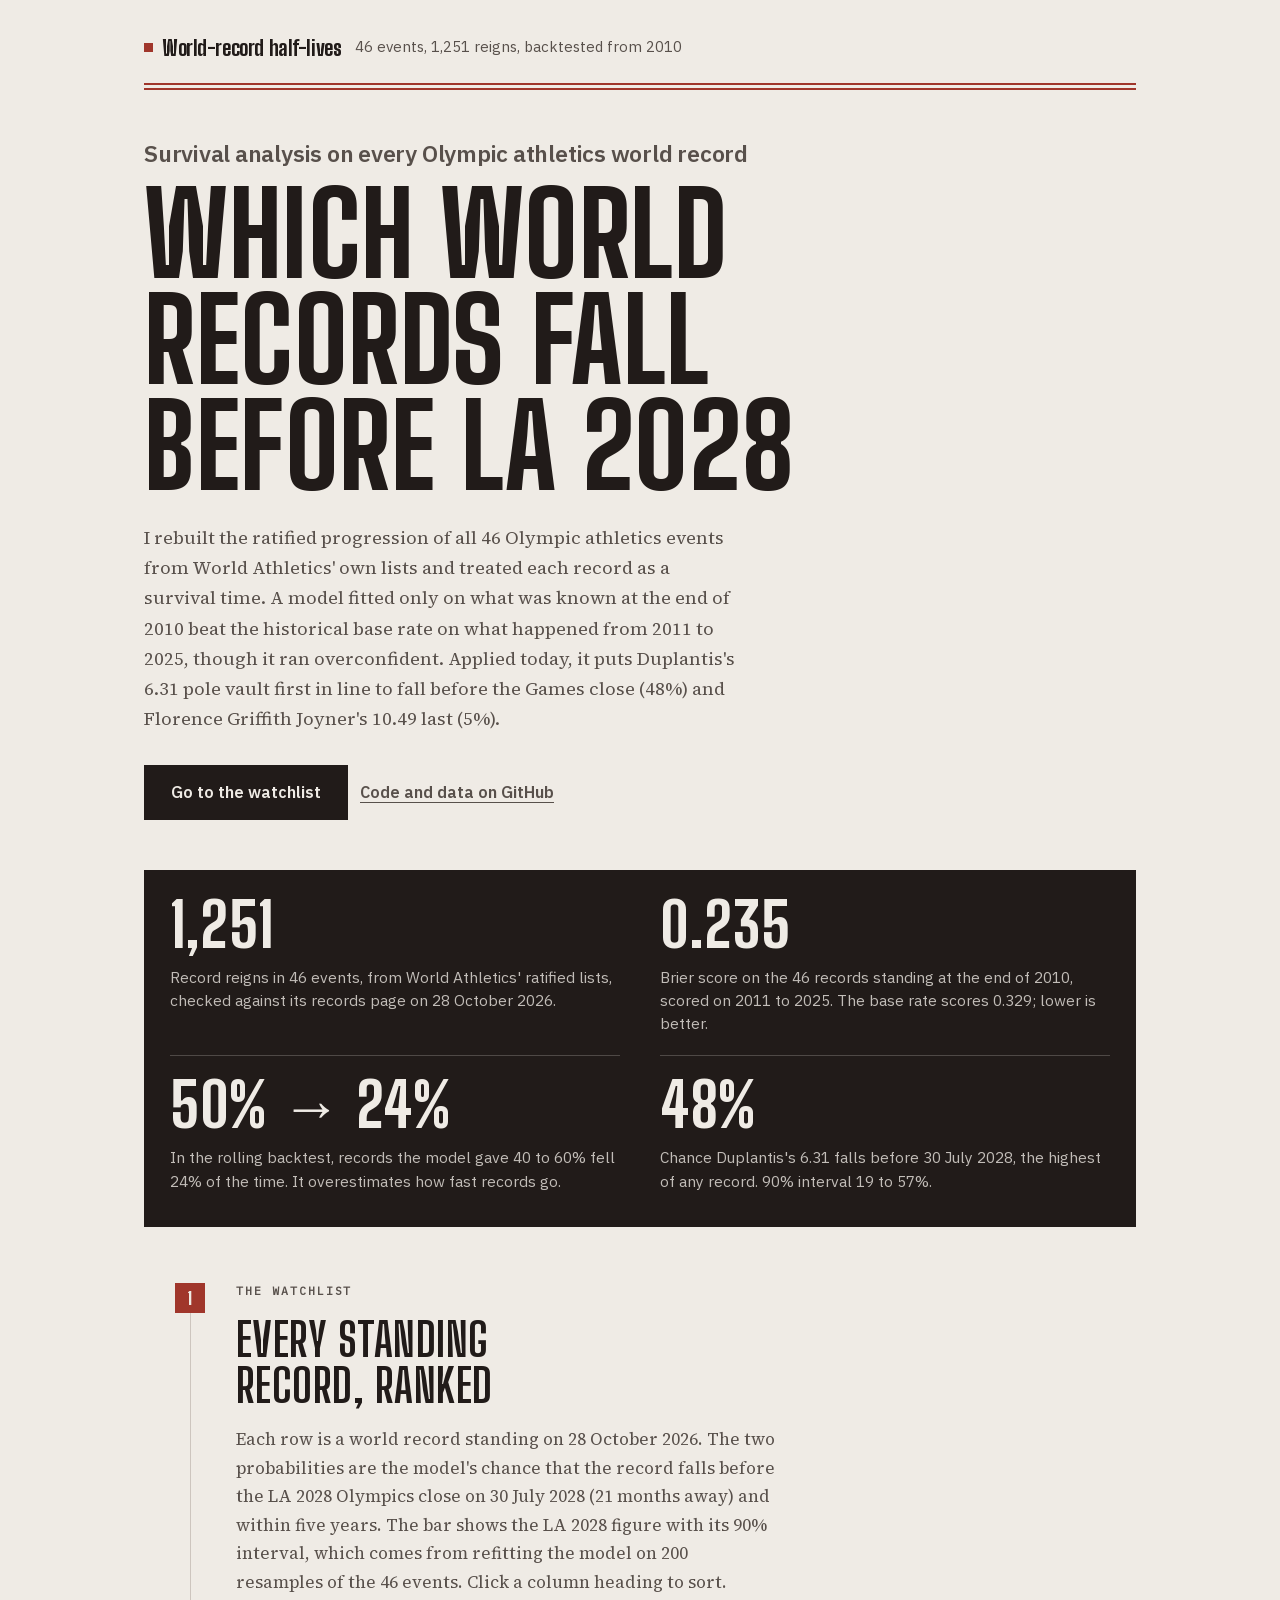
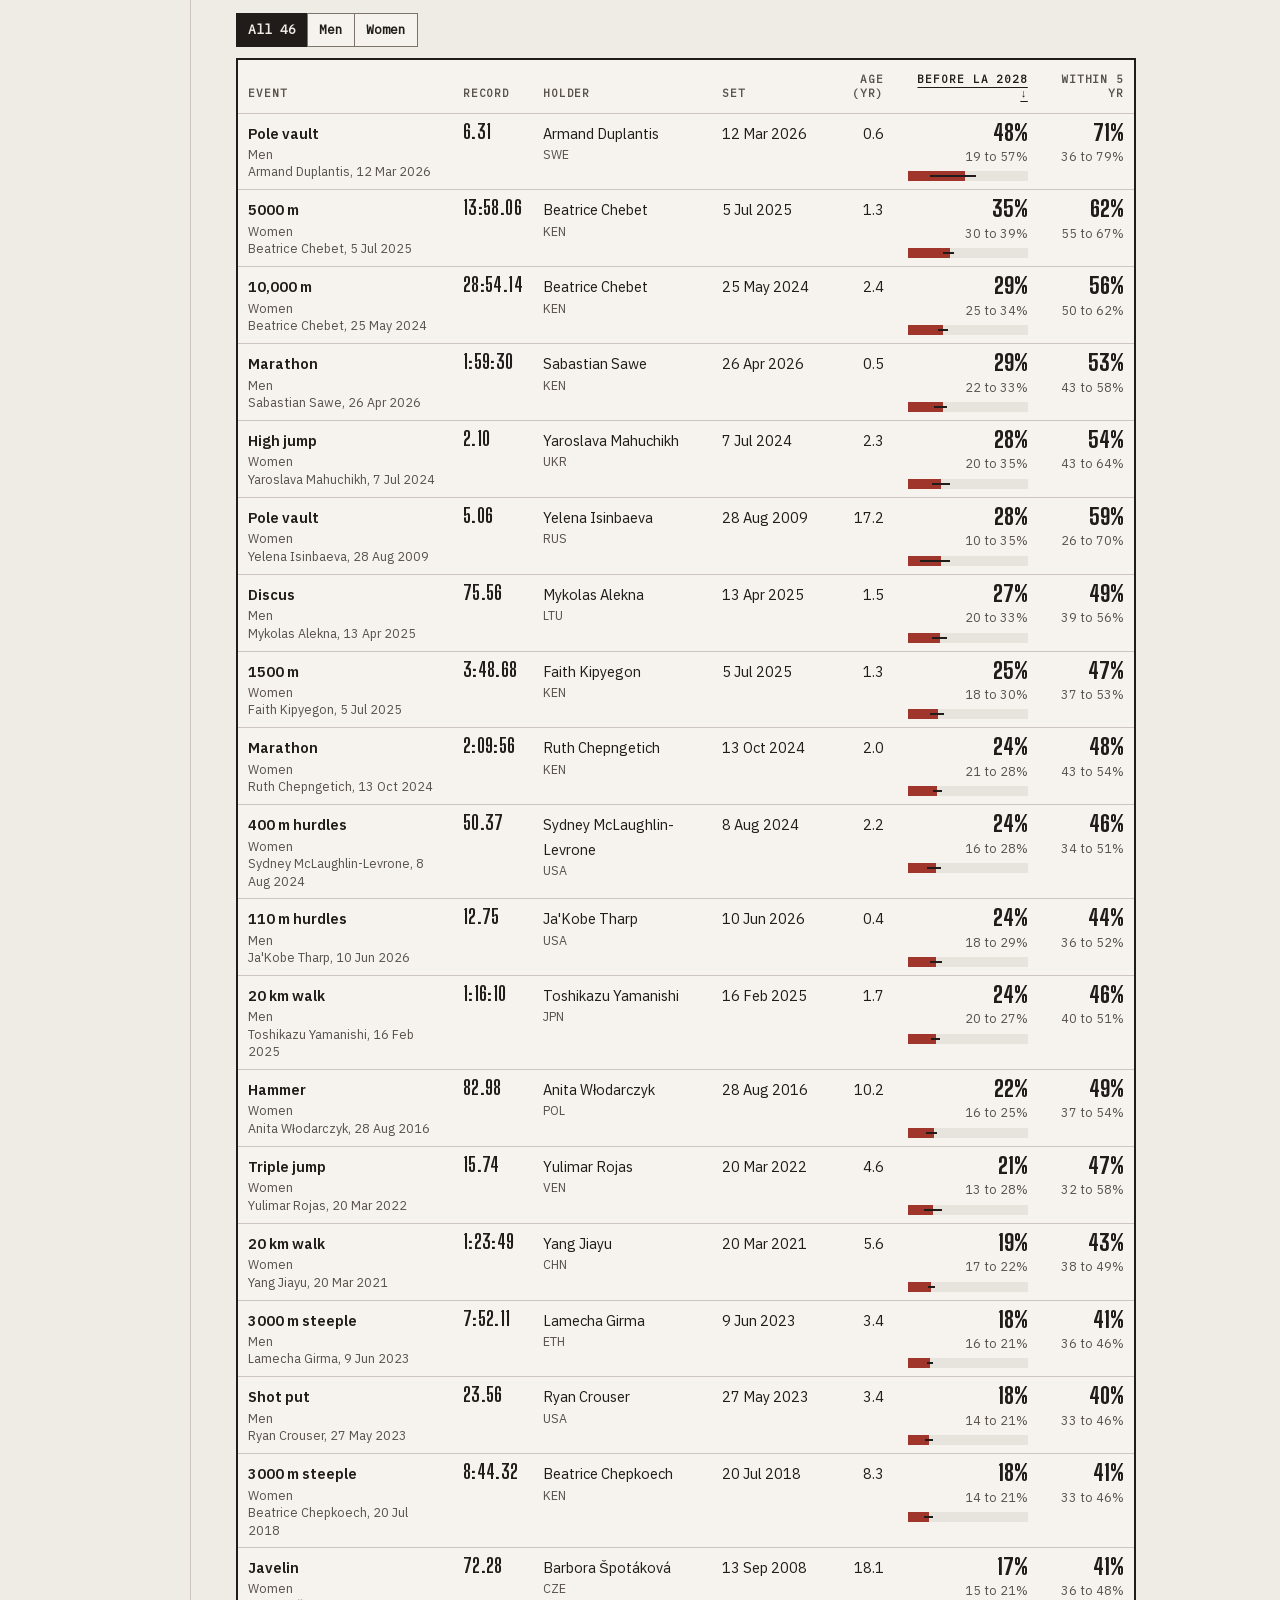
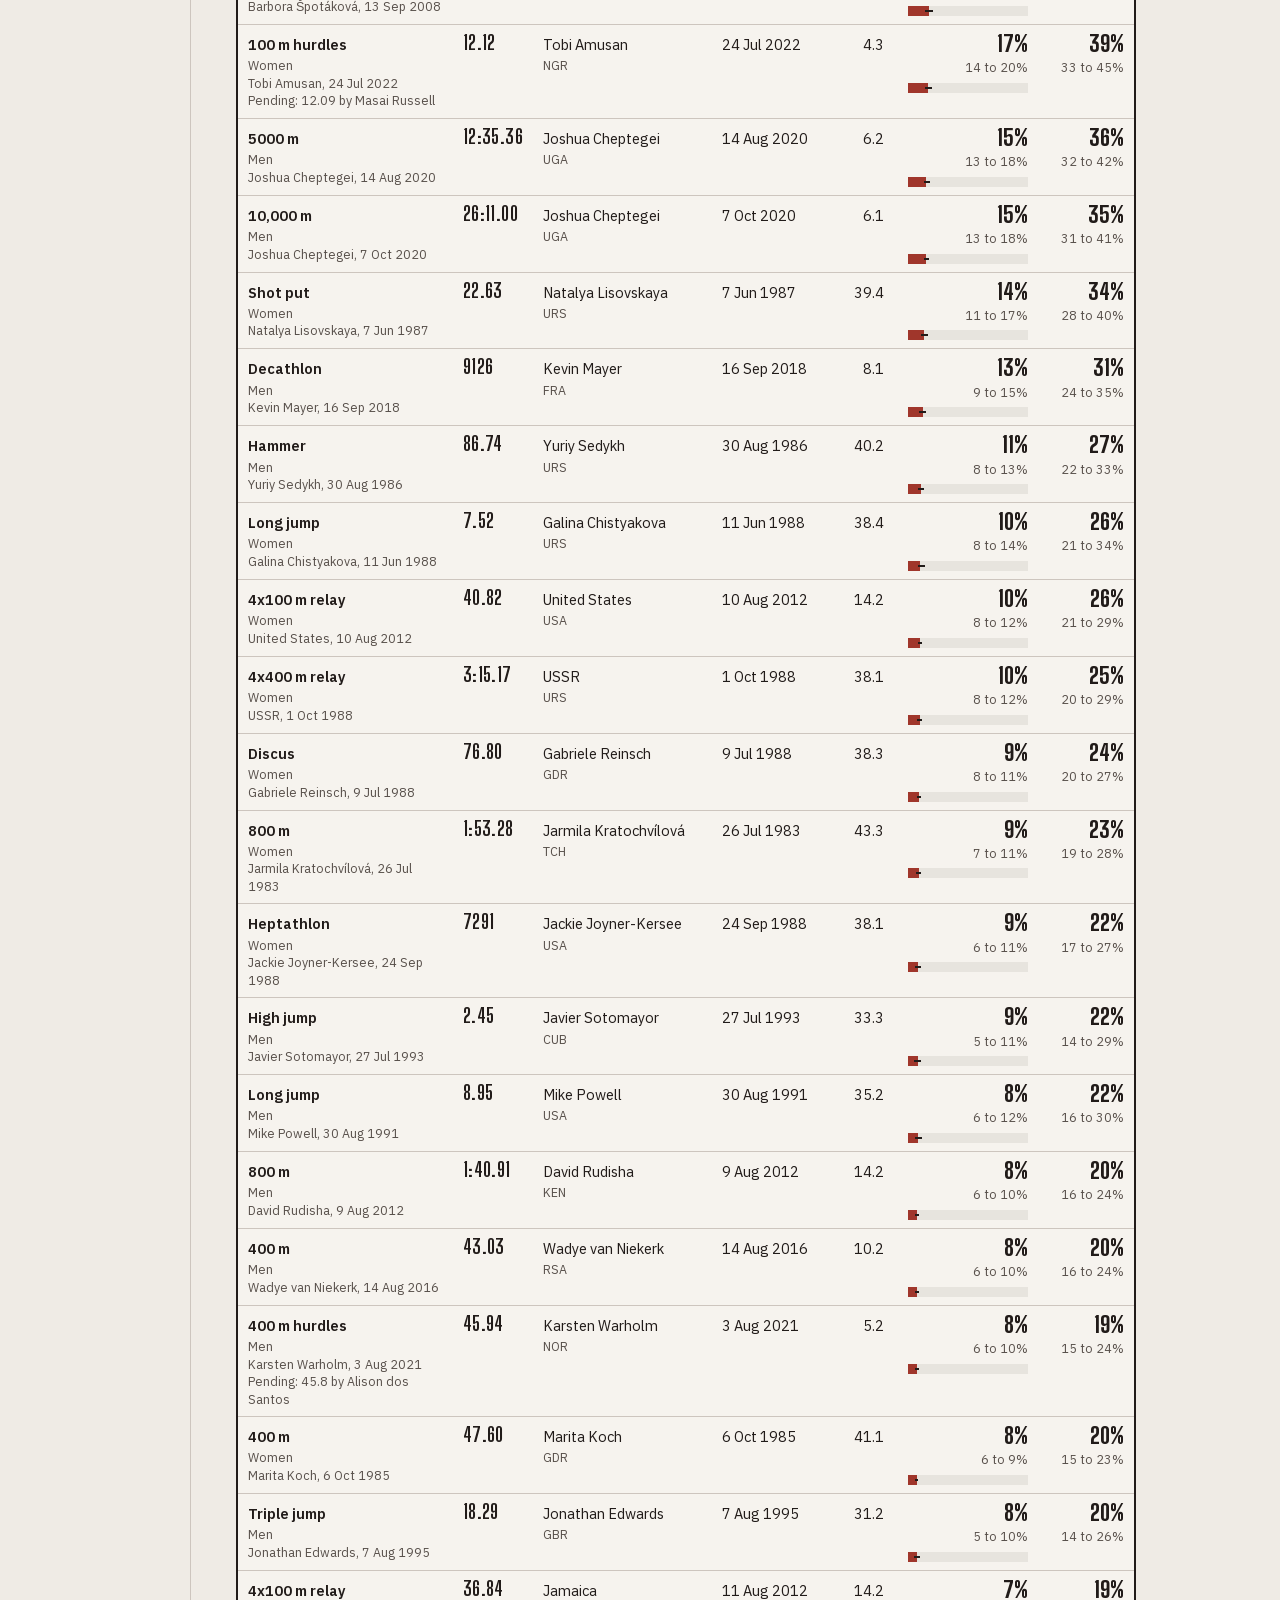
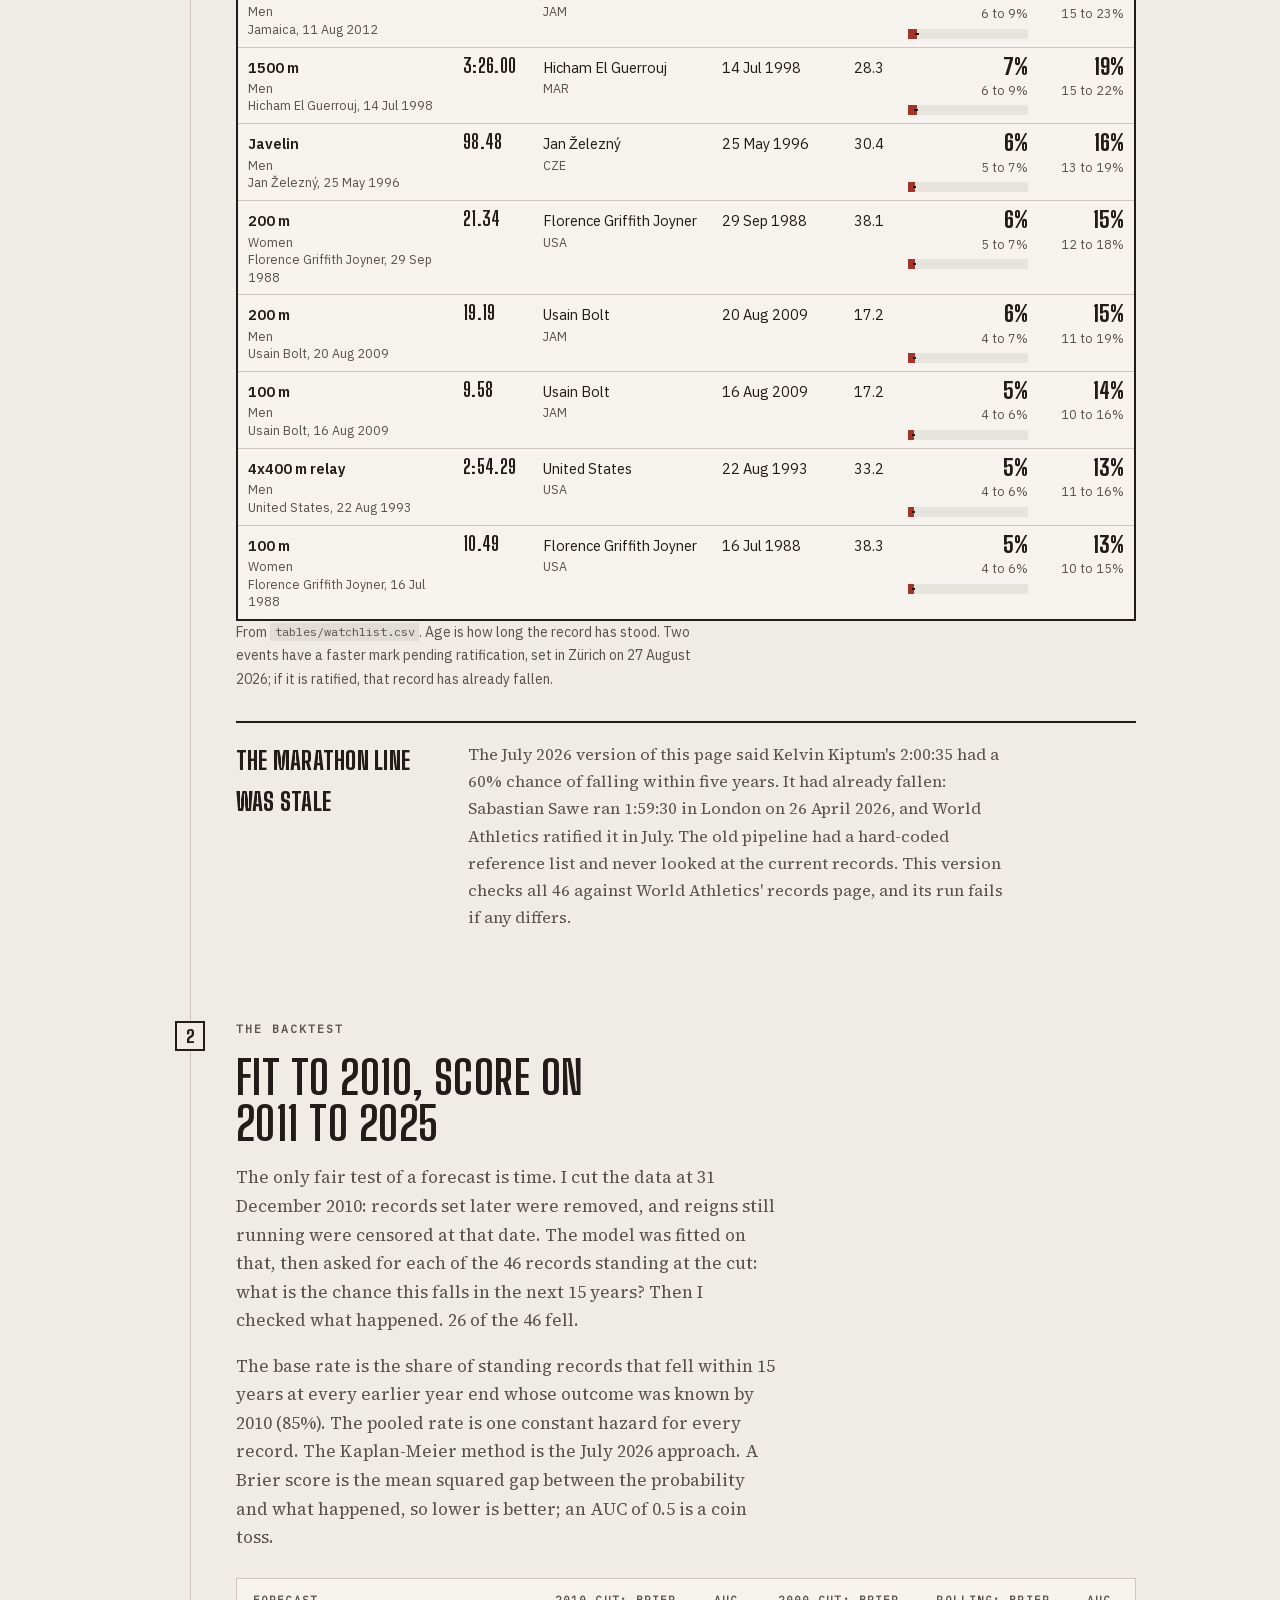
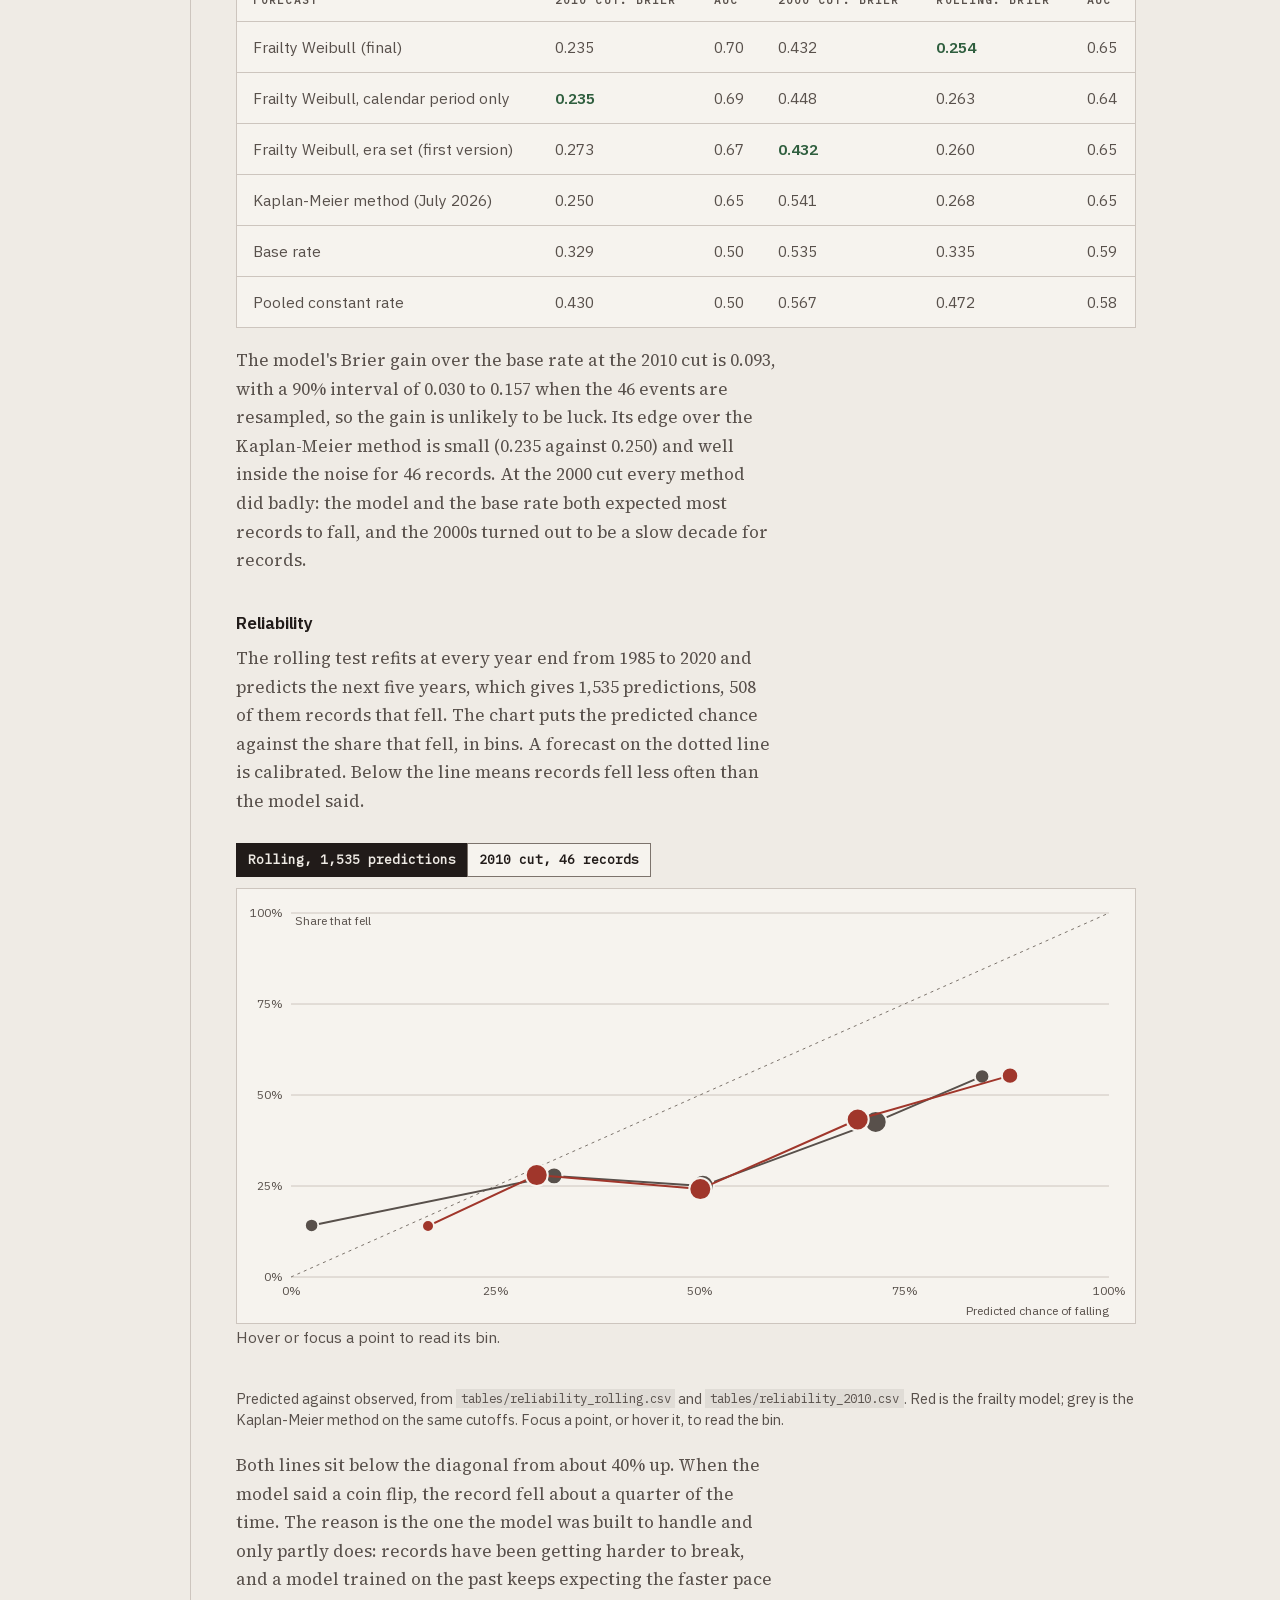
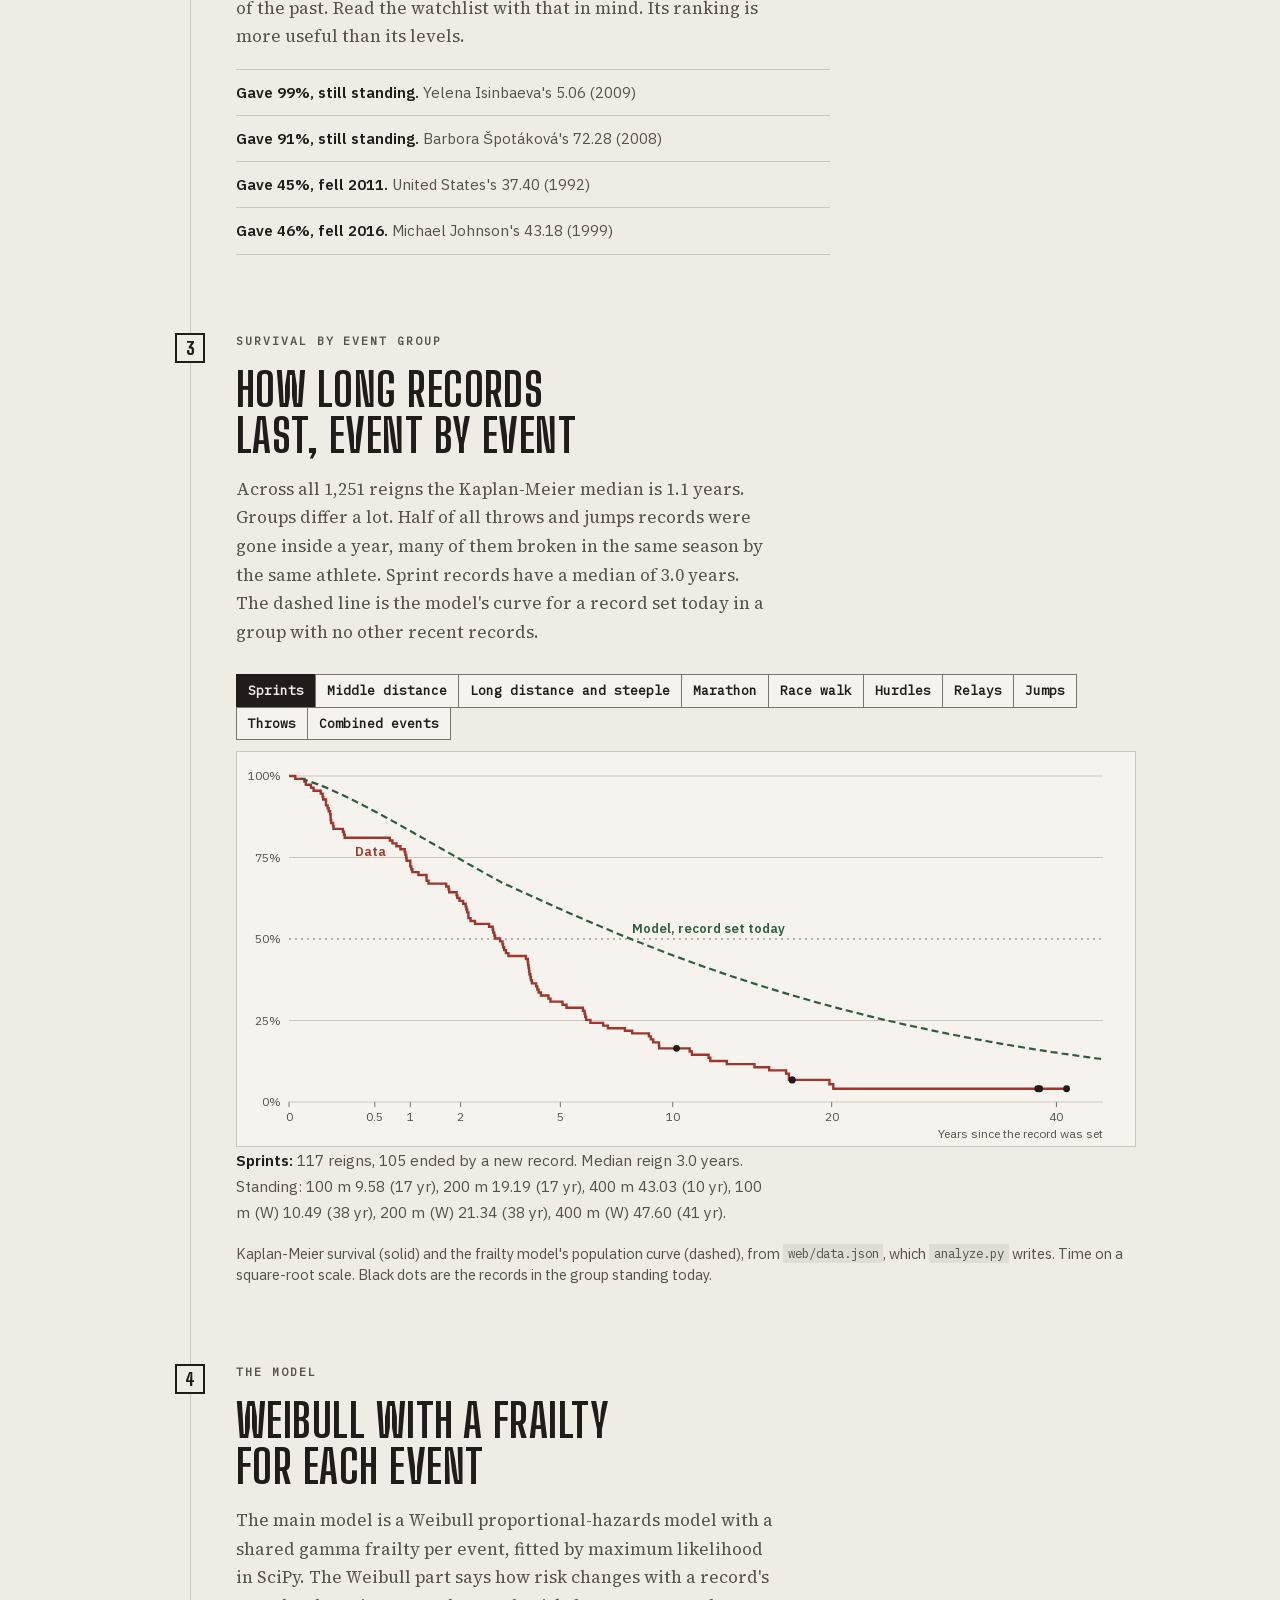
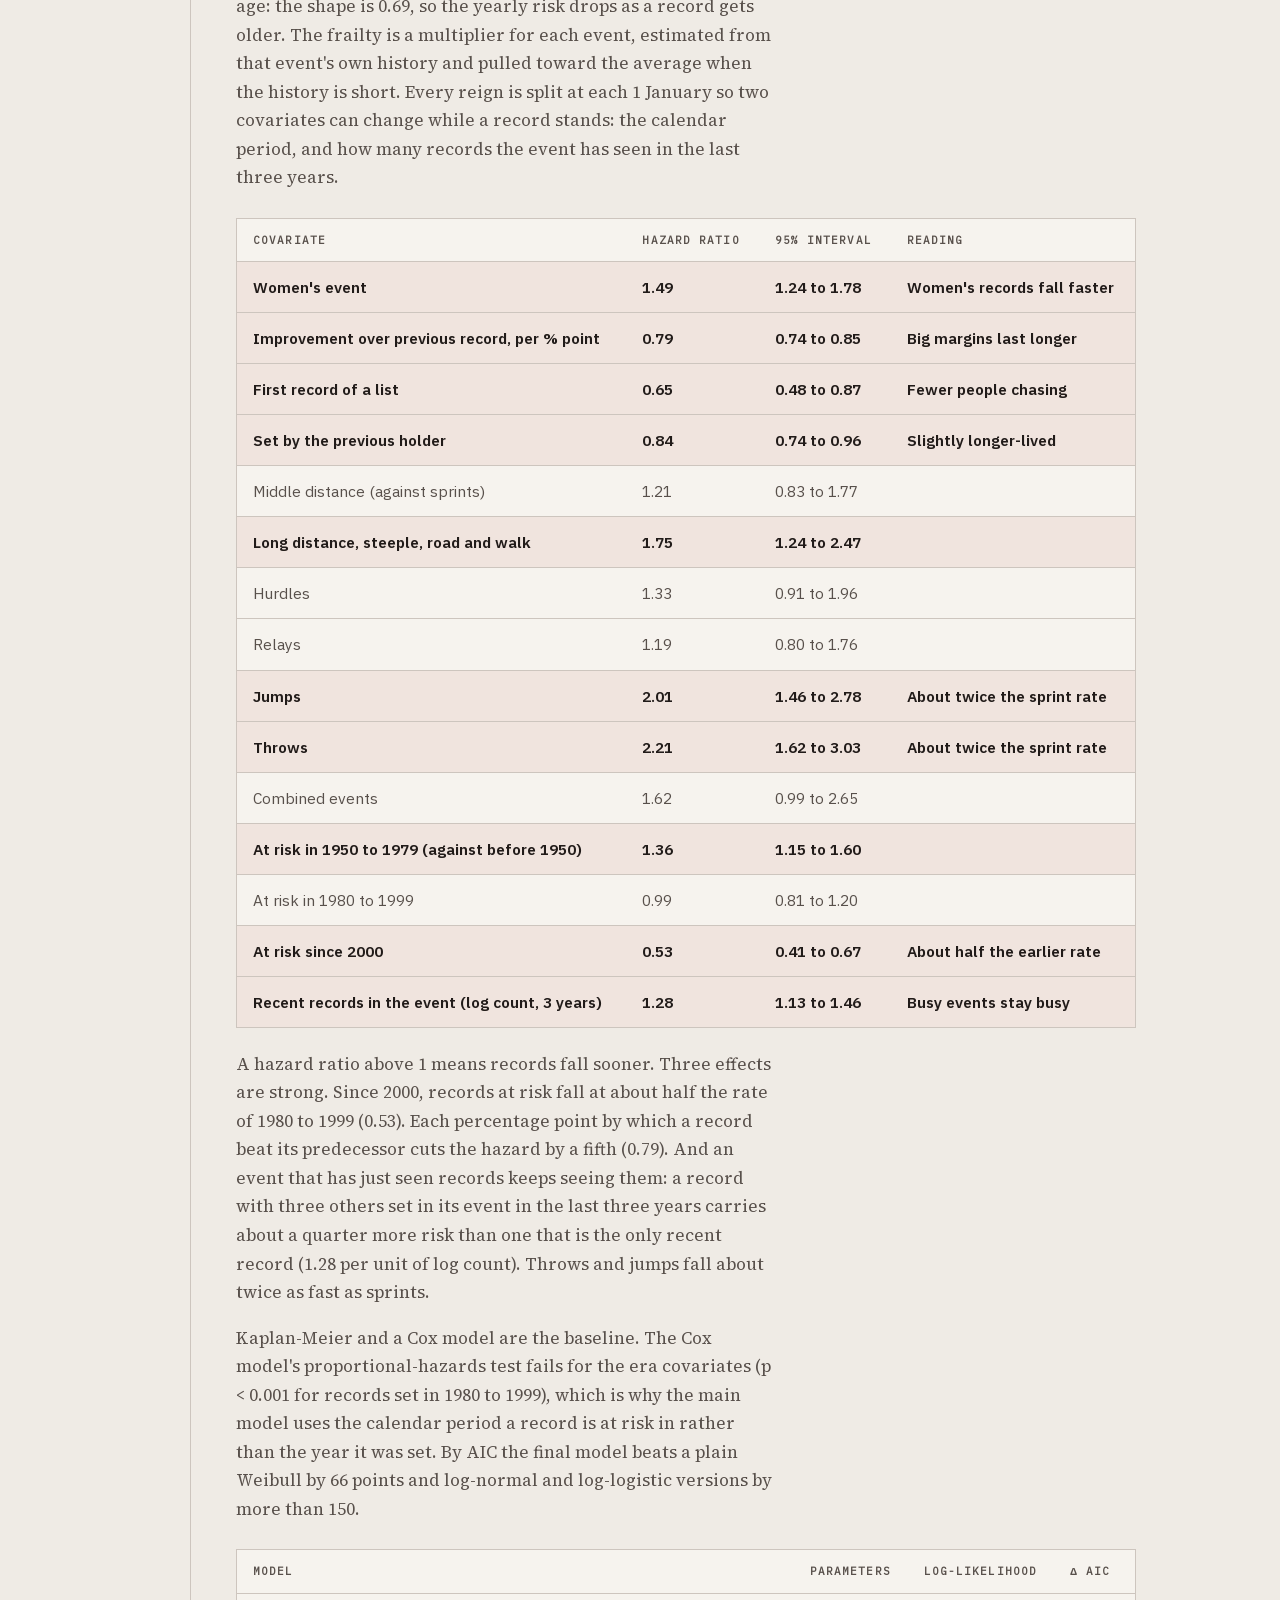
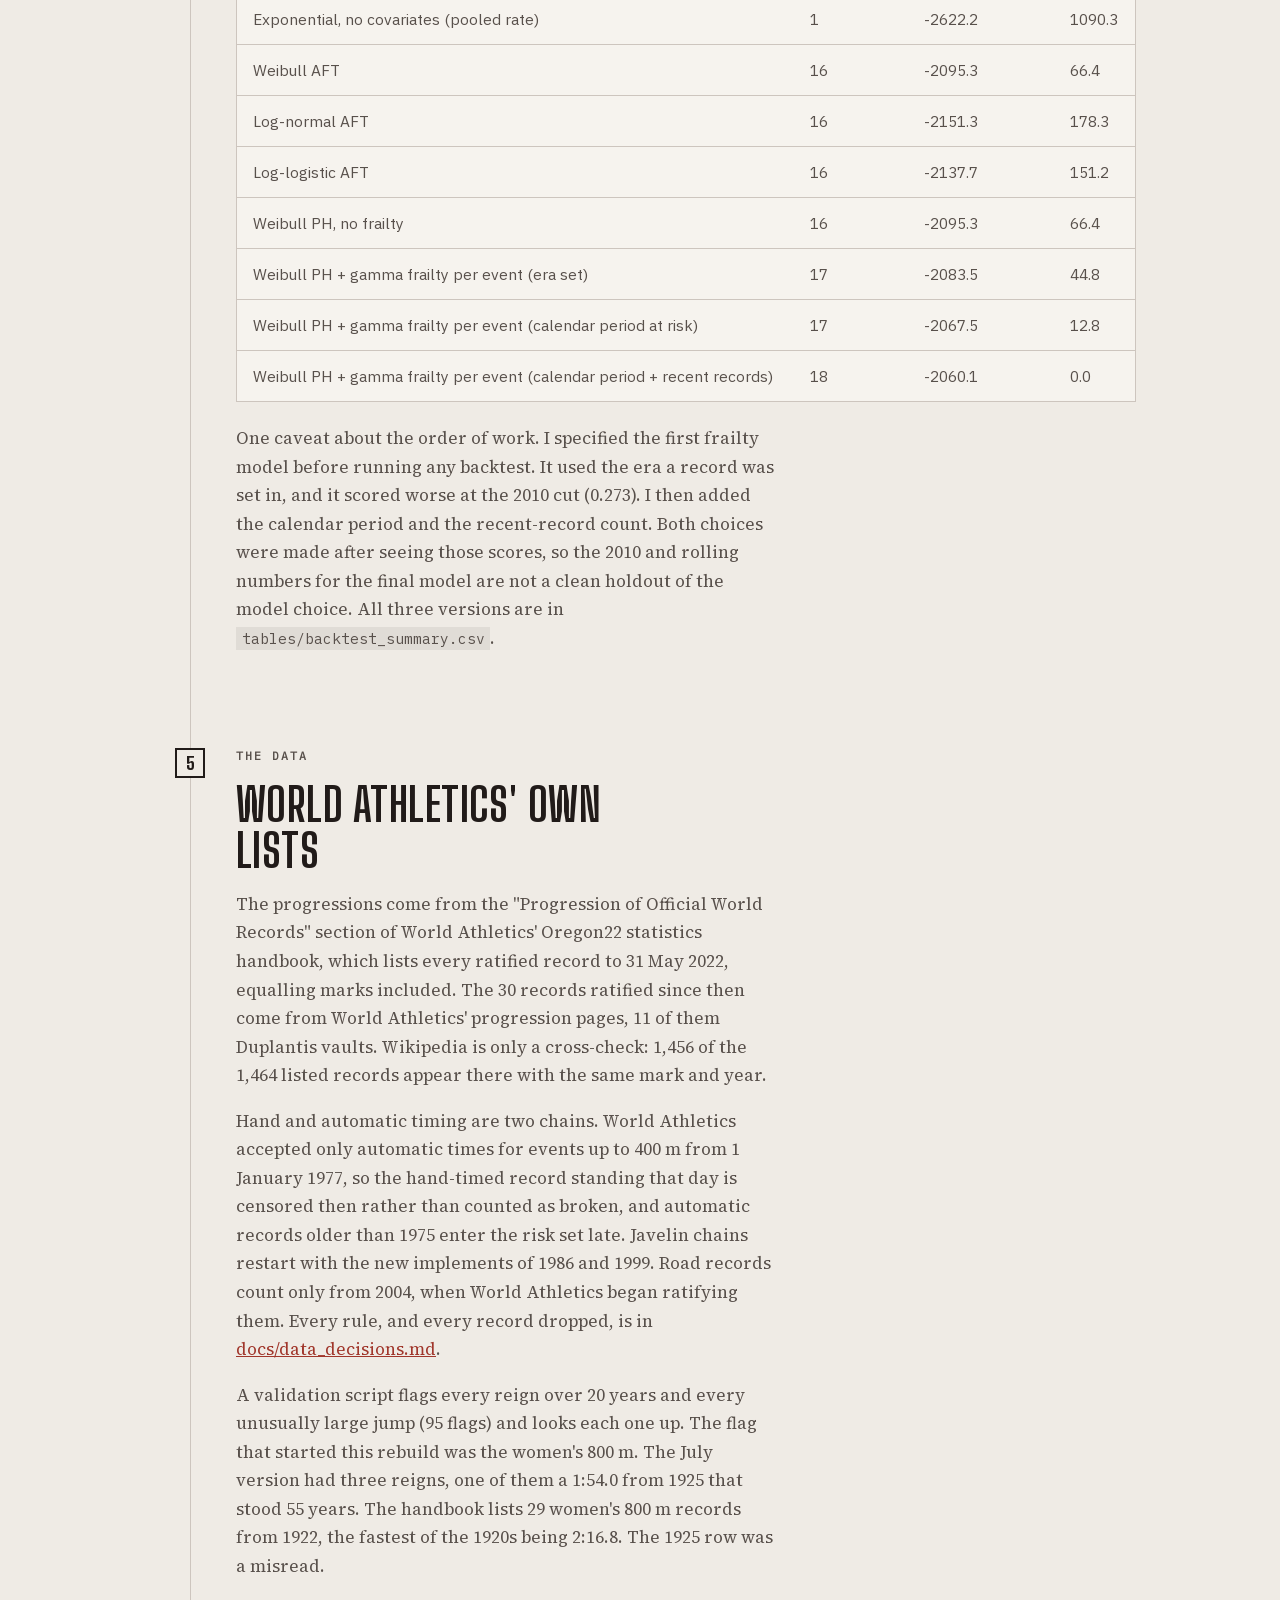
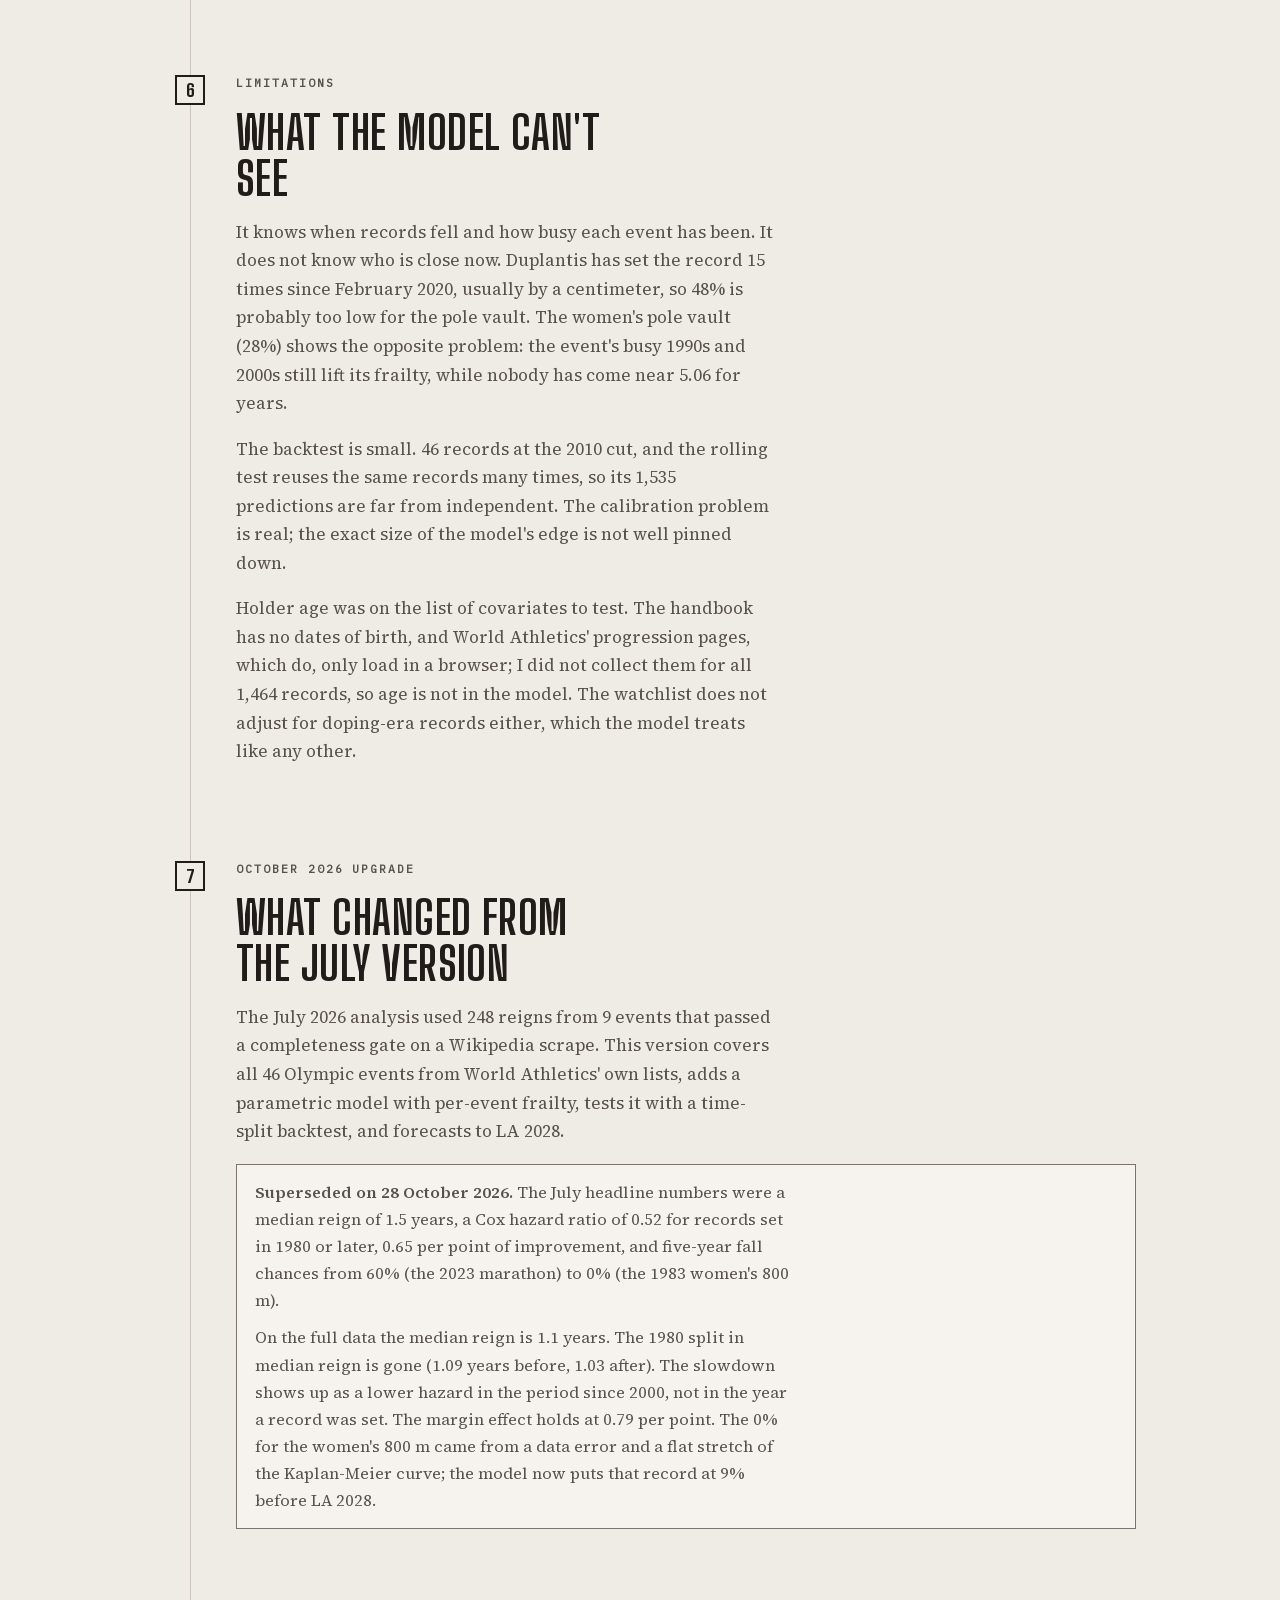
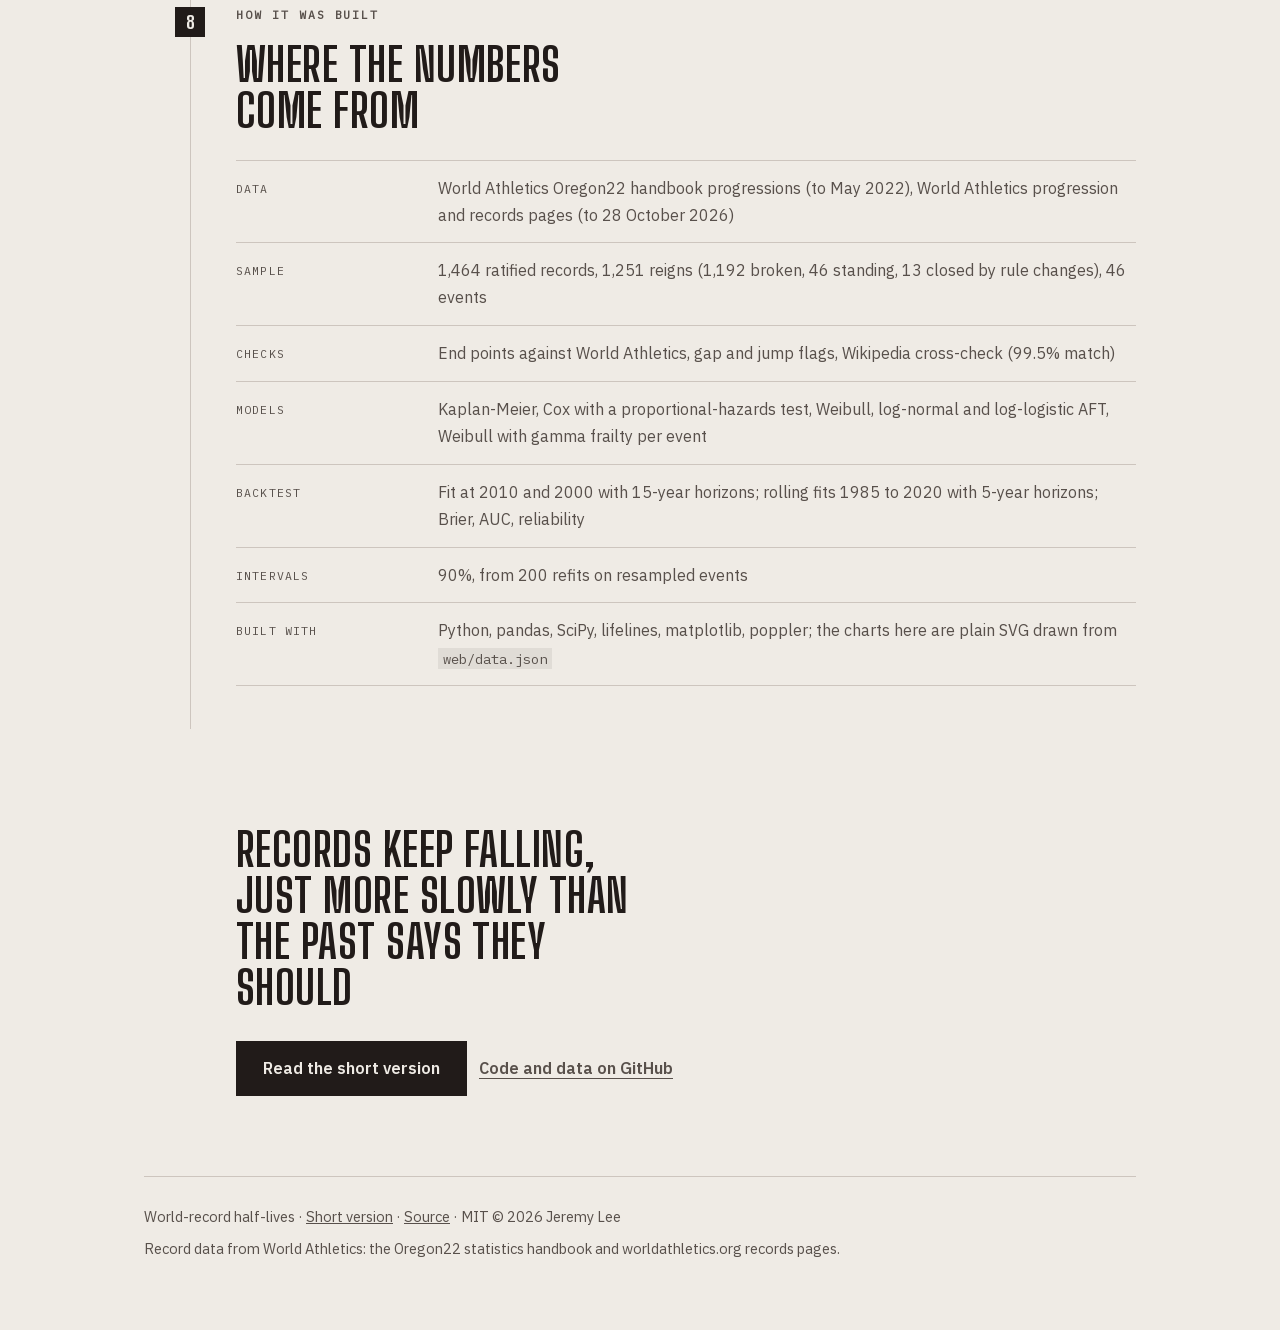
==== commit 2899396c: "Rebuild on World Athletics progressions for all 46 Olympic events Parse the Oregon22 handbook's offi" ====
--- a/overview/index.html
+++ b/overview/index.html
@@ -3,14 +3,13 @@
 <head>
 <meta charset="utf-8" />
 <meta name="viewport" content="width=device-width, initial-scale=1, viewport-fit=cover" />
-<title>World-record half-lives: survival analysis of 248 record reigns</title>
-<meta name="description" content="Each athletics world record treated as a survival time. Kaplan-Meier puts the median reign at 1.5 years, a Cox model finds records set since 1980 face about half the hazard, and each standing record gets a five-year fall probability." />
+<title>World-record half-lives: which records fall before LA 2028</title>
+<meta name="description" content="Every ratified world record in 46 Olympic athletics events, rebuilt from World Athletics' own progression lists and modeled as survival times. Backtested from 2010, with a watchlist of each record's chance of falling before the LA 2028 Olympics close." />
 <meta name="theme-color" content="#EFEBE5" />
-<meta property="og:title" content="World-record half-lives" />
-<meta property="og:description" content="Kaplan-Meier and Cox models on 248 world-record reigns across nine events, with a five-year fall probability for each record standing today." />
+<meta property="og:title" content="World-record half-lives: which records fall before LA 2028" />
+<meta property="og:description" content="1,251 world-record reigns in 46 events, a Weibull survival model with per-event frailty, a 2010 backtest scored on 2011 to 2025, and a watchlist for LA 2028." />
 <meta property="og:type" content="article" />
 <meta property="og:url" content="https://lyhjeremy.github.io/world-record-half-lives/overview/" />
-<link href="" rel="stylesheet" />
 <style>
   :root {
     --paper: #EFEBE5;
@@ -243,114 +242,124 @@
   .stop--key::before { background: var(--accent); border-color: var(--accent); color: var(--paper); }
   .stop--end::before { background: var(--ink); color: var(--paper); }
 
-
-  .board { margin-top: 28px; background: var(--ink); color: var(--paper); padding: 8px 0 4px; overflow-x: auto; }
-  .board table { min-width: 520px; font-family: var(--sans); background: transparent; }
-  .board th { color: color-mix(in srgb, var(--paper) 70%, var(--ink)); border-bottom: 1px solid color-mix(in srgb, var(--paper) 30%, transparent); }
-  .board td { color: var(--paper); border-bottom: 1px solid color-mix(in srgb, var(--paper) 14%, transparent); padding: 9px 16px; }
-  .board tr:last-child td { border-bottom: 0; }
-  .board .lane { font: 800 22px/1 var(--display); width: 44px; text-align: center; color: color-mix(in srgb, var(--paper) 60%, var(--ink)); }
-  .board .mark { font: 700 24px/1 var(--display); letter-spacing: .02em; }
-  .board .p { font: 800 28px/1 var(--display); text-align: right; width: 70px; }
-  .board .bar { width: 34%; }
-  .board .bar span { display: block; height: 10px; background: var(--accent); }
-  .board .bar span.zero { width: 2px !important; background: color-mix(in srgb, var(--paper) 50%, transparent); }
-  .board-note { font-family: var(--sans); font-size: 14.5px; color: var(--muted); margin: 10px 0 0; }
 </style>
 </head>
 <body>
 <style>
-  /* page-specific: interactive survival curve and progression small multiples */
-  .ctl { display: flex; flex-wrap: wrap; gap: 10px 18px; align-items: center; margin: 18px 0 10px;
-         font-family: var(--sans); font-size: 15px; color: var(--ink2); }
-  .seg { display: inline-flex; border: 1px solid var(--edge); }
-  .seg button { font: 600 13px/1 var(--mono); letter-spacing: .06em; text-transform: uppercase;
-                padding: 9px 13px; background: var(--card); color: var(--ink); border: 0; cursor: pointer; }
-  .seg button + button { border-left: 1px solid var(--edge); }
-  .seg button[aria-pressed="true"] { background: var(--ink); color: var(--paper); }
-  .seg button:hover { background: var(--accent); color: var(--paper); }
-  .age { display: flex; align-items: center; gap: 12px; flex: 1 1 260px; }
-  .age label { font: 600 12px/1 var(--mono); letter-spacing: .1em; text-transform: uppercase; color: var(--muted); white-space: nowrap; }
-  .age input { flex: 1; min-width: 0; accent-color: var(--accent); }
-  .age output { font: 800 26px/1 var(--display); min-width: 4.2ch; text-align: right; color: var(--ink); }
-  .chart { width: 100%; touch-action: pan-y; }
+  /* page-specific: watchlist, reliability chart, survival by group */
+  .skeleton { background: color-mix(in srgb, var(--ink) 9%, var(--card)); border: 1px solid var(--rule); }
+  .sk-table { height: 520px; } .sk-chart { height: 340px; } .sk-small { height: 160px; }
+  @media (prefers-reduced-motion: no-preference) {
+    .skeleton { animation: skpulse 1.3s ease-in-out infinite alternate; }
+    @keyframes skpulse { from { opacity: .55; } to { opacity: 1; } }
+  }
+  .seg { display: flex; flex-wrap: wrap; margin: 16px 0 12px; }
+  .seg button { font: 600 13px/1.2 var(--mono); padding: 8px 11px; border: 1px solid var(--edge); background: var(--card);
+                color: var(--ink); cursor: pointer; margin: 0 -1px -1px 0; }
+  .seg button[aria-pressed="true"] { background: var(--ink); color: var(--paper); border-color: var(--ink); }
+  .seg button:hover { background: var(--accent); color: var(--paper); border-color: var(--accent); }
+  .wl { border: 2px solid var(--ink); background: var(--card); overflow-x: auto; margin-top: 6px; }
+  .wl table { min-width: 760px; font-family: var(--sans); font-size: 14.5px; margin: 0; }
+  .wl th { padding: 0; vertical-align: bottom; }
+  .wl th button { font: 600 11px/1.3 var(--mono); letter-spacing: .08em; text-transform: uppercase; color: var(--muted);
+                  background: none; border: 0; padding: 12px 10px; cursor: pointer; width: 100%; text-align: inherit; }
+  .wl th[aria-sort="ascending"] button, .wl th[aria-sort="descending"] button { color: var(--ink); text-decoration: underline; text-underline-offset: 4px; }
+  .wl th[aria-sort="ascending"] button::after { content: " \2191"; }
+  .wl th[aria-sort="descending"] button::after { content: " \2193"; }
+  .wl td { padding: 8px 10px; vertical-align: top; color: var(--ink); }
+  .wl .num { text-align: right; font-variant-numeric: tabular-nums; }
+  .wl .ev { font-weight: 600; }
+  .wl .ev small, .wl td small { display: block; font-weight: 400; color: var(--muted); font-size: 12.5px; line-height: 1.4; }
+  .wl .mk { font: 700 19px/1.1 var(--display); letter-spacing: .02em; white-space: nowrap; }
+  .wl .pc { font: 800 22px/1 var(--display); }
+  .wl .pending { color: var(--accent); }
+  .pbar { position: relative; height: 10px; width: 120px; background: color-mix(in srgb, var(--ink) 7%, transparent); margin-top: 6px; }
+  .pbar i { position: absolute; top: 0; bottom: 0; left: 0; background: var(--accent); }
+  .pbar b { position: absolute; top: 4px; height: 2px; background: var(--ink); }
+  .wl-note { font-family: var(--sans); font-size: 14px; color: var(--muted); margin: 10px 0 0; max-width: 70ch; }
+  .chart { border: 1px solid var(--rule); background: var(--card); padding: 10px 10px 4px; }
   .chart svg { display: block; width: 100%; height: auto; overflow: visible; }
   .chart text { font-family: var(--sans); font-size: 12px; fill: var(--muted); }
   .chart .lbl { font-weight: 600; font-size: 13px; }
   .chart .grid { stroke: var(--rule); stroke-width: 1; }
+  .chart .diag { stroke: var(--edge); stroke-dasharray: 3 4; }
+  .chart .axis { stroke: var(--edge); }
+  .chart .km { fill: none; stroke: var(--accent); stroke-width: 2.4; }
+  .chart .mod { fill: none; stroke: var(--accent2); stroke-width: 2.2; stroke-dasharray: 7 4; }
+  .chart .t-km { fill: var(--accent); } .chart .t-mod { fill: var(--accent2); }
   .chart .half { stroke: var(--edge); stroke-dasharray: 2 4; }
-  .chart .axis { stroke: var(--edge); }
-  .chart .c-all { fill: none; stroke: var(--accent); stroke-width: 2.4; }
-  .chart .c-pre { fill: none; stroke: var(--edge); stroke-width: 2.2; }
-  .chart .c-post { fill: none; stroke: var(--accent2); stroke-width: 2.4; }
-  .chart .t-all { fill: var(--accent); } .chart .t-pre { fill: var(--muted); } .chart .t-post { fill: var(--accent2); }
-  .chart .band { fill: color-mix(in srgb, var(--accent) 14%, transparent); }
-  .chart .cursor { stroke: var(--ink); stroke-width: 1; }
-  .chart .pt { fill: var(--paper); stroke: var(--ink); stroke-width: 2; }
   .chart .rec { fill: var(--ink); }
-  .readout { font-family: var(--sans); font-size: 16px; color: var(--ink2); margin: 12px 0 0; min-height: 3.2em; max-width: 62ch; }
-    .readout b { line-height: 1; font-family: var(--display); font-size: 1.45em; font-weight: 800; color: var(--accent); letter-spacing: .01em; }
-  .jump { display: flex; flex-wrap: wrap; gap: 6px; margin: 14px 0 0; padding: 0; list-style: none; }
-  .jump button { font: 600 13px/1.2 var(--sans); padding: 6px 9px; background: var(--card); color: var(--ink);
-                 border: 1px solid var(--edge); cursor: pointer; }
-  .jump button:hover, .jump button[aria-pressed="true"] { background: var(--ink); color: var(--paper); border-color: var(--ink); }
-  .jump-h { font: 600 12px/1 var(--mono); letter-spacing: .1em; text-transform: uppercase; color: var(--muted); margin: 22px 0 0; }
+  .chart .pt { stroke: var(--card); stroke-width: 2; }
+  .chart .pt.m { fill: var(--accent); } .chart .pt.b { fill: var(--muted); }
+  .chart .ln { fill: none; stroke-width: 2; } .chart .ln.m { stroke: var(--accent); } .chart .ln.b { stroke: var(--muted); }
+  .chart .pt:focus { outline: none; stroke: var(--ink); stroke-width: 3; }
+  .readout { font-family: var(--sans); font-size: 15.5px; color: var(--ink2); margin: 12px 0 0; min-height: 3em; max-width: 64ch; }
+  .readout b { color: var(--ink); }
+  .scores { margin-top: 26px; }
+  .scores td.best { font-weight: 700; color: var(--accent2); }
+  .miss { margin: 18px 0 0; padding: 0; list-style: none; border-top: 1px solid var(--rule); max-width: 66ch; }
+  .miss li { padding: 10px 0; border-bottom: 1px solid var(--rule); font-family: var(--sans); font-size: 15px; color: var(--ink2); }
+  .miss b { color: var(--ink); }
   .aside2 { display: grid; gap: 8px 40px; margin-top: 30px; padding-top: 18px; border-top: 2px solid var(--ink); }
   .aside2 h3 { font-family: var(--display); font-size: 24px; font-weight: 800; text-transform: uppercase; letter-spacing: .01em; margin: 0; }
   .aside2 p { margin: 0 0 12px; font-size: .95em; }
   @media (min-width: 860px) { .aside2 { grid-template-columns: 12rem 1fr; } }
-  .multiples { display: grid; grid-template-columns: repeat(auto-fill, minmax(232px, 1fr)); gap: 26px 26px; margin-top: 26px; }
-  .sm h3 { font-family: var(--display); font-size: 20px; font-weight: 800; text-transform: uppercase; letter-spacing: .02em; margin: 0 0 2px;
-           display: flex; justify-content: space-between; align-items: baseline; border-bottom: 1px solid var(--ink); padding-bottom: 4px; }
-  .sm h3 span { font: 400 12px/1 var(--mono); text-transform: none; letter-spacing: 0; color: var(--muted); }
-  .sm .chart text { font-size: 11px; }
-  .sm .step { fill: none; stroke: var(--accent); stroke-width: 1.8; }
-  .sm .dot { fill: var(--paper); stroke: var(--accent); stroke-width: 1.4; }
-  .sm .dot.open { fill: var(--accent); }
-  .sm .hi { fill: var(--ink); stroke: var(--ink); }
-  .sm .smro { font: 400 13px/1.35 var(--mono); color: var(--ink2); margin: 4px 0 0; min-height: 2.7em; }
-  .sm svg:focus-visible { outline: 2px solid var(--accent); outline-offset: 2px; }
-  .boardwrap { margin-top: 28px; }
+  .superseded { border: 1px solid var(--edge); padding: 14px 18px; margin-top: 18px; background: var(--card); }
+  .superseded p { margin: 0 0 10px; font-size: .95em; }
+  .superseded p:last-child { margin-bottom: 0; }
+  .wl .dt { white-space: nowrap; }
+  .pbar { margin-left: auto; }
+  .wl .mob { display: none; }
+  @media (max-width: 640px) {
+    .wl table { min-width: 0; font-size: 14px; }
+    .wl .c-h, .wl .c-d, .wl .c-a { display: none; }
+    .wl .mob { display: block; }
+    .wl td, .wl th button { padding-left: 7px; padding-right: 7px; }
+    .wl .mk { font-size: 17px; }
+    .pbar { width: 64px; }
+  }
 </style>
 
 <div class="wrap">
   <header class="masthead">
     <div class="logo"><span class="dot" aria-hidden="true"></span>World-record half-lives</div>
-    <div class="tagline">248 reigns, nine events, Kaplan-Meier and Cox</div>
+    <div class="tagline">46 events, 1,251 reigns, backtested from 2010</div>
   </header>
 
   <section class="hero">
-    <p class="kicker">Survival analysis on athletics world records</p>
-    <h1>Half of all world records fall within 1.5 years</h1>
+    <p class="kicker">Survival analysis on every Olympic athletics world record</p>
+    <h1>Which world records fall before LA 2028</h1>
 
     <p class="hero-sub">
-      A world record lives from the day it is set to the day it is broken. Measured that
-      way across 248 reigns in nine events, the median record lasts 1.5 years, records set
-      since 1980 fall at about half the rate of older ones, and of the nine standing today
-      the 2023 marathon record is the most likely to go in the next five years (60%).
+      I rebuilt the ratified progression of all 46 Olympic athletics events from World
+      Athletics' own lists and treated each record as a survival time. A model fitted only
+      on what was known at the end of 2010 beat the historical base rate on what happened
+      from 2011 to 2025, though it ran overconfident. Applied today, it puts Duplantis's
+      6.31 pole vault first in line to fall before the Games close (48%) and Florence
+      Griffith Joyner's 10.49 last (5%).
     </p>
 
     <div class="cta-row">
-      <a class="btn btn-primary" href="../">Read the short version</a>
+      <a class="btn btn-primary" href="#watchlist">Go to the watchlist</a>
       <a class="textlink" href="https://github.com/lyhjeremy/world-record-half-lives">Code and data on GitHub</a>
     </div>
 
     <div class="claims">
       <div class="claim">
-        <div class="n">1.5 yr</div>
-        <p>Kaplan-Meier median reign across all 248 records. Most of the risk comes in the first two years.</p>
+        <div class="n">1,251</div>
+        <p>Record reigns in 46 events, from World Athletics' ratified lists, checked against its records page on 28 October 2026.</p>
       </div>
       <div class="claim">
-        <div class="n">HR 0.52</div>
-        <p>Cox hazard ratio for a record set in 1980 or later (p &lt; 0.001). Modern records fall at about half the rate.</p>
+        <div class="n">0.235</div>
+        <p>Brier score on the 46 records standing at the end of 2010, scored on 2011 to 2025. The base rate scores 0.329; lower is better.</p>
       </div>
       <div class="claim">
-        <div class="n">HR 0.65</div>
-        <p>Per percentage point by which a record beat the one before it (p = 0.0002). Big jumps last longer.</p>
+        <div class="n">50% &rarr; 24%</div>
+        <p>In the rolling backtest, records the model gave 40 to 60% fell 24% of the time. It overestimates how fast records go.</p>
       </div>
       <div class="claim">
-        <div class="n">60% to 0%</div>
-        <p>Five-year fall probabilities for the nine standing records, from the 2023 marathon to the 1983 women's 800 m.</p>
+        <div class="n">48%</div>
+        <p>Chance Duplantis's 6.31 falls before 30 July 2028, the highest of any record. 90% interval 19 to 57%.</p>
       </div>
     </div>
   </section>
@@ -359,190 +368,266 @@
 <div class="wrap">
 <div class="route">
 
-  <section class="stop stop--key">
-    <p class="eyebrow">The curve</p>
-    <h2>Most records fall early</h2>
-    <p>
-      The curve below is the share of records still standing after a given number of years.
-      It drops fast: half are gone by 1.5 years, three quarters by about five. A new record
-      is most exposed right after it is set, while the athlete who set it and the rivals
-      chasing it are still competing. Records that get through the first few years flatten
-      into a long tail, and every record people call untouchable lives in that tail.
-    </p>
-    <p>
-      Drag the slider, or hover the chart, to set how long a record has already stood. The
-      shaded band is the next five years, and the readout is the chance the record falls
-      inside it: 1 &minus; S(t+5) / S(t).
-    </p>
-
-    <figure>
-      <div class="ctl">
-        <div class="seg" role="group" aria-label="Curves to show">
-          <button type="button" data-mode="all" aria-pressed="true">All records</button>
-          <button type="button" data-mode="era" aria-pressed="false">Split at 1980</button>
-        </div>
-        <div class="age">
-          <label for="hl-age">Stood for</label>
-          <input id="hl-age" type="range" min="0" max="50" step="0.1" value="2.7" />
-          <output for="hl-age" id="hl-age-out">2.7 yr</output>
-        </div>
-      </div>
-      <div class="chart" id="hl-km"></div>
-      <p class="readout" id="hl-read" aria-live="polite"></p>
-      <p class="jump-h" id="hl-jump-h">Set the slider to a standing record</p>
-      <ul class="jump" id="hl-jump" aria-labelledby="hl-jump-h"></ul>
-      <noscript>
-        <div class="plate"><img width="1200" height="750" src="../figures/record_survival.png"
-          alt="Kaplan-Meier survival curves for world records set before 1980 (n=170) and from 1980 on (n=78). Both drop below one half within about two years; the post-1980 curve sits above the older one for most of the range." /></div>
-      </noscript>
-      <figcaption>Kaplan-Meier survival of 248 world-record reigns, computed in your browser from
-        <code>tables/record_reigns.csv</code>; it reproduces the medians and five-year
-        probabilities that <code>analyze.py</code> wrote with lifelines. Time axis on a
-        square-root scale so the first two years get room. The small
-        black dots are the nine records standing today. Confidence bands are in
-        <a href="../figures/record_survival.png">the static figure</a>.</figcaption>
-    </figure>
+  <section class="stop stop--key" id="watchlist">
+    <p class="eyebrow">The watchlist</p>
+    <h2>Every standing record, ranked</h2>
+    <p>
+      Each row is a world record standing on 28 October 2026. The two probabilities are the
+      model's chance that the record falls before the LA 2028 Olympics close on 30 July 2028
+      (21 months away) and within five years. The bar shows the LA 2028 figure with its 90%
+      interval, which comes from refitting the model on 200 resamples of the 46 events.
+      Click a column heading to sort.
+    </p>
+    <div class="seg" role="group" aria-label="Filter the watchlist">
+      <button type="button" data-sex="all" aria-pressed="true">All 46</button>
+      <button type="button" data-sex="M" aria-pressed="false">Men</button>
+      <button type="button" data-sex="W" aria-pressed="false">Women</button>
+    </div>
+    <div class="wl" role="region" aria-label="Watchlist of standing world records" tabindex="0">
+      <div data-loading class="skeleton sk-table" aria-hidden="true"></div>
+      <table id="wl-table" hidden>
+        <thead><tr>
+          <th aria-sort="none"><button type="button" data-k="label">Event</button></th>
+          <th aria-sort="none"><button type="button" data-k="value">Record</button></th>
+          <th class="c-h" aria-sort="none"><button type="button" data-k="athlete">Holder</button></th>
+          <th class="c-d" aria-sort="none"><button type="button" data-k="date_set">Set</button></th>
+          <th class="num c-a" aria-sort="none"><button type="button" data-k="age_years">Age (yr)</button></th>
+          <th class="num" aria-sort="descending"><button type="button" data-k="p_la28">Before LA 2028</button></th>
+          <th class="num" aria-sort="none"><button type="button" data-k="p_5yr">Within 5 yr</button></th>
+        </tr></thead>
+        <tbody id="wl-body"></tbody>
+      </table>
+    </div>
+    <p class="wl-note">From <code>tables/watchlist.csv</code>. Age is how long the record has stood. Two
+      events have a faster mark pending ratification, set in Zürich on 27 August 2026; if it is
+      ratified, that record has already fallen.</p>
 
     <div class="aside2">
-      <h3>Why not average the reigns?</h3>
+      <h3>The marathon line was stale</h3>
       <div>
         <p>
-          An average of past reigns only sees records that have already been broken. It
-          leaves out every record still standing, and those are the long-lived ones, so it
-          comes out short by construction.
-        </p>
-        <p>
-          Survival analysis treats a standing record as censored: it has lasted at least
-          <em>t</em> years and nobody knows how much longer it will go. Kaplan-Meier keeps it
-          in the risk set for every year it has survived. Of the 248 reigns, 239 ended in a
-          new record and 9 are censored.
+          The July 2026 version of this page said Kelvin Kiptum's 2:00:35 had a 60% chance of
+          falling within five years. It had already fallen: Sabastian Sawe ran 1:59:30 in London
+          on 26 April 2026, and World Athletics ratified it in July. The old pipeline had a
+          hard-coded reference list and never looked at the current records. This version checks
+          all 46 against World Athletics' records page, and its run fails if any differs.
         </p>
       </div>
     </div>
   </section>
 
   <section class="stop">
-    <p class="eyebrow">Today</p>
-    <h2>Which record falls next</h2>
-    <p>
-      Young records sit on the steep part of the curve and score high. Old records have
-      already passed it. Ages are as of the July 2026 run, so the numbers move as the
-      calendar does.
-    </p>
-    <div class="board boardwrap" role="region" aria-label="Five-year fall probability for each standing record" tabindex="0">
-      <table>
-        <thead><tr><th>Lane</th><th>Event</th><th>Record</th><th>Set</th><th>Fall in 5 yr</th><th></th></tr></thead>
-        <tbody>
-          <tr><td class="lane">1</td><td>Marathon</td><td class="mark">2:00:35</td><td>2023</td><td class="bar"><span style="width:60%"></span></td><td class="p">60%</td></tr>
-          <tr><td class="lane">2</td><td>High jump (W)</td><td class="mark">2.10 m</td><td>2024</td><td class="bar"><span style="width:59%"></span></td><td class="p">59%</td></tr>
-          <tr><td class="lane">3</td><td>Shot put</td><td class="mark">23.56 m</td><td>2023</td><td class="bar"><span style="width:57%"></span></td><td class="p">57%</td></tr>
-          <tr><td class="lane">4</td><td>10,000 m</td><td class="mark">26:11.00</td><td>2020</td><td class="bar"><span style="width:52%"></span></td><td class="p">52%</td></tr>
-          <tr><td class="lane">5</td><td>5000 m</td><td class="mark">12:35.36</td><td>2020</td><td class="bar"><span style="width:51%"></span></td><td class="p">51%</td></tr>
-          <tr><td class="lane">6</td><td>800 m</td><td class="mark">1:40.91</td><td>2012</td><td class="bar"><span style="width:44%"></span></td><td class="p">44%</td></tr>
-          <tr><td class="lane">7</td><td>100 m</td><td class="mark">9.58 s</td><td>2009</td><td class="bar"><span style="width:37%"></span></td><td class="p">37%</td></tr>
-          <tr><td class="lane">8</td><td>1500 m</td><td class="mark">3:26.00</td><td>1998</td><td class="bar"><span style="width:25%"></span></td><td class="p">25%</td></tr>
-          <tr><td class="lane">9</td><td>800 m (W)</td><td class="mark">1:53.28</td><td>1983</td><td class="bar"><span class="zero"></span></td><td class="p">0%</td></tr>
-        </tbody>
+    <p class="eyebrow">The backtest</p>
+    <h2>Fit to 2010, score on 2011 to 2025</h2>
+    <p>
+      The only fair test of a forecast is time. I cut the data at 31 December 2010: records set
+      later were removed, and reigns still running were censored at that date. The model was
+      fitted on that, then asked for each of the 46 records standing at the cut: what is the chance
+      this falls in the next 15 years? Then I checked what happened. 26 of the 46 fell.
+    </p>
+    <p>
+      The base rate is the share of standing records that fell within 15 years at every earlier
+      year end whose outcome was known by 2010 (85%). The pooled rate is one constant hazard
+      for every record. The Kaplan-Meier method is the July 2026 approach. A Brier score is the
+      mean squared gap between the probability and what happened, so lower is better; an AUC of
+      0.5 is a coin toss.
+    </p>
+    <div class="tablewrap scores">
+      <div data-loading class="skeleton sk-small" aria-hidden="true"></div>
+      <table id="bt-table" hidden>
+        <thead><tr><th>Forecast</th><th>2010 cut: Brier</th><th>AUC</th><th>2000 cut: Brier</th><th>Rolling: Brier</th><th>AUC</th></tr></thead>
+        <tbody id="bt-body"></tbody>
       </table>
     </div>
-    <p class="board-note">From <code>tables/current_record_vulnerability.csv</code>. Men's events unless marked (W).</p>
+    <p style="margin-top:18px">
+      The model's Brier gain over the base rate at the 2010 cut is 0.093, with a 90% interval of
+      0.030 to 0.157 when the 46 events are resampled, so the gain is unlikely to be luck. Its
+      edge over the Kaplan-Meier method is small (0.235 against 0.250) and well inside the noise
+      for 46 records. At the 2000 cut every method did badly: the model and the base rate both
+      expected most records to fall, and the 2000s turned out to be a slow decade for records.
+    </p>
+
+    <h3 style="margin-top:34px">Reliability</h3>
+    <p>
+      The rolling test refits at every year end from 1985 to 2020 and predicts the next five
+      years, which gives 1,535 predictions, 508 of them records that fell. The chart puts the
+      predicted chance against the share that fell, in bins. A forecast on the dotted line is
+      calibrated. Below the line means records fell less often than the model said.
+    </p>
+    <figure>
+      <div class="seg" role="group" aria-label="Backtest to show">
+        <button type="button" data-rel="rolling" aria-pressed="true">Rolling, 1,535 predictions</button>
+        <button type="button" data-rel="y2010" aria-pressed="false">2010 cut, 46 records</button>
+      </div>
+      <div class="chart" id="rel-chart"><div data-loading class="skeleton sk-chart" aria-hidden="true"></div></div>
+      <p class="readout" id="rel-read" aria-live="polite"></p>
+      <figcaption>Predicted against observed, from <code>tables/reliability_rolling.csv</code> and
+        <code>tables/reliability_2010.csv</code>. Red is the frailty model; grey is the
+        Kaplan-Meier method on the same cutoffs. Focus a point, or hover it, to read the bin.</figcaption>
+    </figure>
+    <p style="margin-top:20px">
+      Both lines sit below the diagonal from about 40% up. When the model said a coin flip, the
+      record fell about a quarter of the time. The reason is the one the model was built to
+      handle and only partly does: records have been getting harder to break, and a model
+      trained on the past keeps expecting the faster pace of the past. Read the watchlist with
+      that in mind. Its ranking is more useful than its levels.
+    </p>
+    <ul class="miss" id="bt-miss"></ul>
+  </section>
+
+  <section class="stop">
+    <p class="eyebrow">Survival by event group</p>
+    <h2>How long records last, event by event</h2>
+    <p>
+      Across all 1,251 reigns the Kaplan-Meier median is 1.1 years. Groups differ a lot. Half of
+      all throws and jumps records were gone inside a year, many of them broken in the same
+      season by the same athlete. Sprint records have a median of 3.0 years. The dashed line is
+      the model's curve for a record set today in a group with no other recent records.
+    </p>
+    <figure>
+      <div class="seg" role="group" aria-label="Event group" id="grp-seg"></div>
+      <div class="chart" id="grp-chart"><div data-loading class="skeleton sk-chart" aria-hidden="true"></div></div>
+      <p class="readout" id="grp-read" aria-live="polite"></p>
+      <figcaption>Kaplan-Meier survival (solid) and the frailty model's population curve (dashed),
+        from <code>web/data.json</code>, which <code>analyze.py</code> writes. Time on a square-root
+        scale. Black dots are the records in the group standing today.</figcaption>
+    </figure>
+  </section>
+
+  <section class="stop">
+    <p class="eyebrow">The model</p>
+    <h2>Weibull with a frailty for each event</h2>
+    <p>
+      The main model is a Weibull proportional-hazards model with a shared gamma frailty per
+      event, fitted by maximum likelihood in SciPy. The Weibull part says how risk changes with a
+      record's age: the shape is 0.69, so the yearly risk drops as a record gets older. The frailty
+      is a multiplier for each event, estimated from that event's own history and pulled toward
+      the average when the history is short. Every reign is split at each 1 January so two
+      covariates can change while a record stands: the calendar period, and how many records the
+      event has seen in the last three years.
+    </p>
+    <div class="tablewrap">
+      <div data-loading class="skeleton sk-small" aria-hidden="true"></div>
+      <table id="hr-table" hidden>
+        <thead><tr><th>Covariate</th><th>Hazard ratio</th><th>95% interval</th><th>Reading</th></tr></thead>
+        <tbody id="hr-body"></tbody>
+      </table>
+    </div>
     <p style="margin-top:22px">
-      The marathon record sits in the middle of a shoe-driven run of new marks, which I
-      took apart separately in
-      <a href="https://lyhjeremy.github.io/marathon-shoe-revolution-decomposition/">the super-shoe study</a>.
-    </p>
-  </section>
-
-  <section class="stop">
-    <p class="eyebrow">Cox model</p>
-    <h2>Two things predict a long reign</h2>
-    <p>
-      The Cox proportional-hazards model was fit on the 239 reigns that have a previous
-      record to compare against; the first record in each event has no improvement margin.
-      A hazard ratio below 1 means a record falls more slowly.
+      A hazard ratio above 1 means records fall sooner. Three effects are strong. Since 2000,
+      records at risk fall at about half the rate of 1980 to 1999 (0.53). Each percentage point by
+      which a record beat its predecessor cuts the hazard by a fifth (0.79). And an event that has
+      just seen records keeps seeing them: a record with three others set in its event in the
+      last three years carries about a quarter more risk than one that is the only recent record
+      (1.28 per unit of log count). Throws and jumps fall about twice as fast as
+      sprints.
+    </p>
+    <p>
+      Kaplan-Meier and a Cox model are the baseline. The Cox model's proportional-hazards test
+      fails for the era covariates (p &lt; 0.001 for records set in 1980 to 1999), which is why the
+      main model uses the calendar period a record is at risk in rather than the year it was set.
+      By AIC the final model beats a plain Weibull by 66 points and log-normal and log-logistic
+      versions by more than 150.
     </p>
     <div class="tablewrap">
-      <table>
-        <thead><tr><th>Covariate</th><th>Hazard ratio</th><th>p</th><th>Reading</th></tr></thead>
-        <tbody>
-          <tr class="win"><td>Set in 1980 or later</td><td>0.52</td><td>&lt; 0.001</td><td>About half the yearly risk of being broken</td></tr>
-          <tr class="win"><td>Improvement over previous record (per % point)</td><td>0.65</td><td>0.0002</td><td>A 2% jump cuts the hazard to about 0.42</td></tr>
-          <tr><td>Distance event</td><td>0.78</td><td>0.07</td><td>Weaker, and not significant at 5%</td></tr>
-        </tbody>
+      <div data-loading class="skeleton sk-small" aria-hidden="true"></div>
+      <table id="aic-table" hidden>
+        <thead><tr><th>Model</th><th>Parameters</th><th>Log-likelihood</th><th>&Delta; AIC</th></tr></thead>
+        <tbody id="aic-body"></tbody>
       </table>
     </div>
     <p style="margin-top:22px">
-      The era effect matches what happened to the sport after 1980: it turned professional,
-      the easy gains were gone, and each new mark got harder to beat. Use the
-      <em>Split at 1980</em> toggle above to see it as two curves: the median reign is about
-      1.2 years for the 170 earlier records and about 2.0 years for the 78 later ones. The
-      margin effect is the Beamon case. A record that beats its predecessor by a wide gap
-      leaves the rest of the field further behind.
+      One caveat about the order of work. I specified the first frailty model before running any
+      backtest. It used the era a record was set in, and it scored worse at the 2010 cut (0.273).
+      I then added the calendar period and the recent-record count. Both choices were made after
+      seeing those scores, so the 2010 and rolling numbers for the final model are not a clean
+      holdout of the model choice. All three versions are in <code>tables/backtest_summary.csv</code>.
     </p>
   </section>
 
   <section class="stop">
     <p class="eyebrow">The data</p>
-    <h2>Nine events passed the completeness gate</h2>
-    <p>
-      Progressions come from Wikipedia's record-progression pages via
-      <code>pandas.read_html</code>. Those pages mix the progression with all-time lists
-      and navigation tables, and a naive scrape can stop an event's history decades early
-      without any visible error. So <code>fetch_data.py</code> keeps an event only if its
-      reconstructed running best is within 0.5% of the ratified record, its history reaches
-      back to 1970 or earlier, and it has at least 12 marks. Nine of 21 candidate events pass.
-    </p>
-    <figure>
-      <div class="multiples" id="hl-sm"></div>
-      <noscript>
-        <div class="plate"><img width="1650" height="1125" src="../figures/progressions.png"
-          alt="Record progression curves for the analyzed events, each improving over time in smaller and smaller steps, with fitted deceleration curves that flatten in recent decades." /></div>
-      </noscript>
-      <figcaption>Every record in the sample, from <code>tables/record_reigns.csv</code>. Up is
-        better in every panel (times are flipped). Shared time axis, 1896 to 2026; each step
-        is one reign. A filled dot is a record still standing. Hover a panel, or focus it and
-        use the arrow keys, to read the marks.</figcaption>
-    </figure>
-    <p style="margin-top:22px">
-      Every progression decelerates, each new record taking off less than the one before.
-      I fitted asymptotic curves to them (in <a href="../figures/progressions.png">the static
-      figure</a>), but for events still improving the limit runs off wherever the optimizer
-      lets it, so no event limit is reported and the ranking above uses the survival curve alone.
+    <h2>World Athletics' own lists</h2>
+    <p>
+      The progressions come from the "Progression of Official World Records" section of World
+      Athletics' Oregon22 statistics handbook, which lists every ratified record to 31 May 2022,
+      equalling marks included. The 30 records ratified since then come from World Athletics'
+      progression pages, 11 of them Duplantis vaults. Wikipedia is only a cross-check: 1,456 of
+      the 1,464 listed records appear there with the same mark and year.
+    </p>
+    <p>
+      Hand and automatic timing are two chains. World Athletics accepted only automatic times
+      for events up to 400 m from 1 January 1977, so the hand-timed record standing that day is
+      censored then rather than counted as broken, and automatic records older than 1975 enter
+      the risk set late. Javelin chains restart with the new implements of 1986 and 1999. Road
+      records count only from 2004, when World Athletics began ratifying them. Every rule, and
+      every record dropped, is in <a href="https://github.com/lyhjeremy/world-record-half-lives/blob/main/docs/data_decisions.md">docs/data_decisions.md</a>.
+    </p>
+    <p>
+      A validation script flags every reign over 20 years and every unusually large jump (95
+      flags) and looks each one up. The flag that started this rebuild was the women's 800 m. The
+      July version had three reigns, one of them a 1:54.0 from 1925 that stood 55 years. The
+      handbook lists 29 women's 800 m records from 1922, the fastest of the 1920s being 2:16.8.
+      The 1925 row was a misread.
     </p>
   </section>
 
   <section class="stop stop--warn">
     <p class="eyebrow">Limitations</p>
-    <h2>What this doesn't show</h2>
-    <p>
-      The model knows when records fell. It doesn't know the pressure on them now, such as
-      how many athletes are within 1% this season. That would be the next feature to add.
-    </p>
-    <p>
-      The 0% for the women's 800 m is partly mechanical. No reign in the data ends between
-      43 and 48 years, so the curve is flat across that stretch and the formula returns zero.
-      Set the slider to 42.9 years to see it. "Very unlikely" is a fair reading;
-      "impossible" is not.
-    </p>
-    <p>
-      The same event contributes only three reigns, one of them running 55 years from 1925 to
-      1980, and its 1925 mark (1:54.0) is within a second of the 1980 one. That looks like
-      missing or misread rows. The gate checks the end point and the start year, not the
-      gaps in between.
-    </p>
+    <h2>What the model can't see</h2>
+    <p>
+      It knows when records fell and how busy each event has been. It does not know who is close
+      now. Duplantis has set the record 15 times since February 2020, usually by a centimeter,
+      so 48% is probably too low for the pole vault. The women's pole vault (28%)
+      shows the opposite problem: the event's busy 1990s and 2000s still lift its frailty, while
+      nobody has come near 5.06 for years.
+    </p>
+    <p>
+      The backtest is small. 46 records at the 2010 cut, and the rolling test reuses the same
+      records many times, so its 1,535 predictions are far from independent. The calibration
+      problem is real; the exact size of the model's edge is not well pinned down.
+    </p>
+    <p>
+      Holder age was on the list of covariates to test. The handbook has no dates of birth, and
+      World Athletics' progression pages, which do, only load in a browser; I did not collect
+      them for all 1,464 records, so age is not in the model. The watchlist
+      does not adjust for doping-era records either, which the model treats like any other.
+    </p>
+  </section>
+
+  <section class="stop">
+    <p class="eyebrow">October 2026 upgrade</p>
+    <h2>What changed from the July version</h2>
+    <p>
+      The July 2026 analysis used 248 reigns from 9 events that passed a completeness gate on a
+      Wikipedia scrape. This version covers all 46 Olympic events from World Athletics' own
+      lists, adds a parametric model with per-event frailty, tests it with a time-split backtest,
+      and forecasts to LA 2028.
+    </p>
+    <div class="superseded">
+      <p><b>Superseded on 28 October 2026.</b> The July headline numbers were a median reign of 1.5
+        years, a Cox hazard ratio of 0.52 for records set in 1980 or later, 0.65 per point of
+        improvement, and five-year fall chances from 60% (the 2023 marathon) to 0% (the 1983
+        women's 800 m).</p>
+      <p>On the full data the median reign is 1.1 years. The 1980 split in median reign is gone
+        (1.09 years before, 1.03 after). The slowdown shows up as a lower hazard in the period
+        since 2000, not in the year a record was set. The margin effect holds at 0.79 per
+        point. The 0% for the women's 800 m came from a data error and a flat stretch of the
+        Kaplan-Meier curve; the model now puts that record at 9% before LA 2028.</p>
+    </div>
   </section>
 
   <section class="stop stop--end">
     <p class="eyebrow">How it was built</p>
     <h2>Where the numbers come from</h2>
     <dl class="specs">
-      <div class="spec"><dt>Data</dt><dd>Wikipedia world-record progression pages, read with <code>pandas.read_html</code></dd></div>
-      <div class="spec"><dt>Gate</dt><dd>Running best within 0.5% of the ratified record, history to 1970 or earlier, at least 12 marks</dd></div>
-      <div class="spec"><dt>Sample</dt><dd>248 reigns (239 broken, 9 standing) across nine events, first record 1896</dd></div>
-      <div class="spec"><dt>Models</dt><dd>Kaplan-Meier survival; Cox proportional hazards on era, improvement margin and event type</dd></div>
-      <div class="spec"><dt>Forecast</dt><dd>Conditional five-year fall probability, 1 &minus; S(t+5) / S(t)</dd></div>
-      <div class="spec"><dt>Built with</dt><dd>Python, pandas, lifelines, SciPy, matplotlib; the charts on this page are plain SVG drawn from the CSV</dd></div>
-      <div class="spec"><dt>Tables</dt><dd><code>record_reigns.csv</code>, <code>cox_summary.csv</code>, <code>current_record_vulnerability.csv</code></dd></div>
+      <div class="spec"><dt>Data</dt><dd>World Athletics Oregon22 handbook progressions (to May 2022), World Athletics progression and records pages (to 28 October 2026)</dd></div>
+      <div class="spec"><dt>Sample</dt><dd>1,464 ratified records, 1,251 reigns (1,192 broken, 46 standing, 13 closed by rule changes), 46 events</dd></div>
+      <div class="spec"><dt>Checks</dt><dd>End points against World Athletics, gap and jump flags, Wikipedia cross-check (99.5% match)</dd></div>
+      <div class="spec"><dt>Models</dt><dd>Kaplan-Meier, Cox with a proportional-hazards test, Weibull, log-normal and log-logistic AFT, Weibull with gamma frailty per event</dd></div>
+      <div class="spec"><dt>Backtest</dt><dd>Fit at 2010 and 2000 with 15-year horizons; rolling fits 1985 to 2020 with 5-year horizons; Brier, AUC, reliability</dd></div>
+      <div class="spec"><dt>Intervals</dt><dd>90%, from 200 refits on resampled events</dd></div>
+      <div class="spec"><dt>Built with</dt><dd>Python, pandas, SciPy, lifelines, matplotlib, poppler; the charts here are plain SVG drawn from <code>web/data.json</code></dd></div>
     </dl>
   </section>
 
@@ -551,7 +636,7 @@
 
 <div class="wrap">
   <section class="close">
-    <h2>The old records are the ones that got through the first two years</h2>
+    <h2>Records keep falling, just more slowly than the past says they should</h2>
     <div class="cta-row">
       <a class="btn btn-primary" href="../">Read the short version</a>
       <a class="textlink" href="https://github.com/lyhjeremy/world-record-half-lives">Code and data on GitHub</a>
@@ -565,22 +650,12 @@
       <a href="https://github.com/lyhjeremy/world-record-half-lives">Source</a> ·
       MIT © 2026 Jeremy Lee
     </p>
-    <p>Record data from Wikipedia progression pages.</p>
+    <p>Record data from World Athletics: the Oregon22 statistics handbook and worldathletics.org records pages.</p>
   </footer>
 </div>
 
 <script>
 (function () {
-  // [decimal year set, value, reign in years, broken (1) or standing (0)], from tables/record_reigns.csv
-  var R = {"10000m":[[1904.846,1862.4,7.0281,1],[1911.873,1858.8,9.5989,1],[1921.471,1840.2,2.924,1],[1924.397,1835.4,0.115,1],[1924.512,1823.2,0.1533,1],[1924.665,1806.2,12.8789,1],[1937.542,1805.6,1.1992,1],[1938.742,1802.0,0.9665,1],[1939.709,1792.6,4.9391,1],[1944.649,1775.4,4.794,1],[1949.441,1768.2,0.2245,1],[1949.665,1767.2,0.1396,1],[1949.805,1761.2,0.783,1],[1950.589,1742.6,3.2444,1],[1953.832,1741.6,0.5804,1],[1954.413,1734.2,2.1218,1],[1956.537,1722.8,0.1588,1],[1956.695,1710.4,4.0931,1],[1960.789,1698.8,1.8207,1],[1962.608,1698.2,1.3525,1],[1963.961,1695.6,1.5715,1],[1965.531,1659.4,7.1403,1],[1972.674,1658.4,0.8569,1],[1973.528,1650.8,3.9644,1],[1977.493,1650.5,0.9473,1],[1978.441,1642.4,6.0589,1],[1984.501,1633.81,5.128,1],[1989.627,1628.23,3.8795,1],[1993.507,1627.91,0.0137,1],[1993.52,1618.38,1.0322,1],[1994.553,1612.23,0.8706,1],[1995.424,1603.53,1.2183,1],[1996.643,1598.08,0.8624,1],[1997.504,1591.32,0.1342,1],[1997.638,1587.85,0.7748,1],[1998.413,1582.75,6.0205,1],[2004.435,1580.31,1.2156,1],[2005.649,1577.53,15.1157,1],[2020.767,1571.0,5.7331,0]],"100m":[[1896.605,10.8,10.0424,1],[1906.649,10.6,4.8679,1],[1911.517,10.5,9.7906,1],[1921.307,10.4,9.295,1],[1930.602,10.3,5.8645,1],[1936.468,10.2,20.1205,1],[1956.589,10.1,3.8823,1],[1960.471,10.0,7.9973,1],[1968.468,9.9,19.1923,1],[1987.66,9.83,1.0705,1],[1988.731,9.79,13.9713,1],[2002.701,9.78,2.7488,1],[2005.449,9.77,2.2368,1],[2007.687,9.74,0.7255,1],[2008.413,9.72,0.2108,1],[2008.624,9.69,0.9993,1],[2009.621,9.58,16.8761,0]],"1500m":[[1930.758,229.2,2.9514,1],[1933.709,229.0,0.783,1],[1934.493,228.8,2.1027,1],[1936.597,227.8,5.0103,1],[1941.605,227.6,0.9336,1],[1942.539,225.8,1.0842,1],[1943.624,225.0,0.8898,1],[1944.515,223.0,11.0554,1],[1955.569,220.8,1.0185,1],[1956.589,220.6,0.9363,1],[1957.523,220.2,0.0027,1],[1957.526,218.1,1.128,1],[1958.654,216.0,2.026,1],[1960.682,215.6,6.8337,1],[1967.515,213.1,6.5736,1],[1974.088,212.2,5.5305,1],[1979.619,212.1,1.0349,1],[1980.654,211.4,3.0007,1],[1983.654,211.24,0.0192,1],[1983.674,210.77,1.8645,1],[1985.537,209.67,0.104,1],[1985.641,209.46,7.039,1],[1992.682,208.86,2.8446,1],[1995.526,207.37,3.0062,1],[1998.531,206.0,27.9671,0]],"5000m":[[1904.449,899.0,8.0739,1],[1912.523,876.6,10.1739,1],[1922.695,875.4,1.7687,1],[1924.465,868.2,8.0,1],[1932.465,857.0,6.9897,1],[1939.454,848.8,3.2635,1],[1942.717,838.2,11.6906,1],[1954.408,837.2,0.2491,1],[1954.657,836.6,0.1232,1],[1954.78,831.6,0.0274,1],[1954.808,831.2,0.8816,1],[1955.69,830.8,0.0219,1],[1955.712,826.8,0.0958,1],[1955.808,820.6,0.6571,1],[1956.465,816.8,1.3169,1],[1957.78,815.0,7.2608,1],[1965.041,814.8,0.0438,1],[1965.085,813.6,0.3368,1],[1965.422,805.8,0.4901,1],[1965.912,804.2,0.5941,1],[1966.507,796.6,6.1958,1],[1972.704,796.4,0.0164,1],[1972.72,793.0,4.7885,1],[1977.507,792.9,0.7584,1],[1978.266,788.4,3.4333,1],[1981.698,786.2,0.8131,1],[1982.512,780.41,3.0554,1],[1985.567,780.4,1.9986,1],[1987.567,778.39,6.8556,1],[1994.422,776.96,1.0103,1],[1995.433,775.3,0.1889,1],[1995.621,764.39,1.9932,1],[1997.613,761.86,0.0246,1],[1997.638,759.74,0.8077,1],[1998.446,759.36,5.9658,1],[2004.413,757.35,16.2053,1],[2020.619,755.36,5.8809,0]],"800m":[[1928.534,110.6,4.052,1],[1932.586,109.8,4.0493,1],[1936.635,109.7,2.8994,1],[1939.534,106.6,16.052,1],[1955.586,105.7,13.2019,1],[1968.789,104.3,4.6982,1],[1973.485,103.7,3.0773,1],[1976.564,103.5,1.0732,1],[1977.635,103.4,1.87,1],[1979.507,102.4,1.9329,1],[1981.438,101.73,16.1752,1],[1997.613,101.24,0.0301,1],[1997.643,101.11,12.9938,1],[2010.638,101.09,0.0192,1],[2010.657,101.01,1.9466,1],[2012.605,100.91,13.8946,0]],"800m_w":[[1925.14,114.0,55.4278,1],[1980.569,113.5,2.9952,1],[1983.564,113.28,42.935,0]],"high_jump_w":[[1958.471,1.8,0.1068,1],[1958.578,1.81,0.178,1],[1958.756,1.82,0.0383,1],[1958.794,1.83,0.9254,1],[1959.72,1.84,0.7091,1],[1960.43,1.85,0.0931,1],[1960.523,1.86,0.7639,1],[1961.285,1.87,0.1752,1],[1961.46,1.88,0.0548,1],[1961.515,1.9,0.0219,1],[1961.537,1.91,10.1355,1],[1971.674,1.92,1.0568,1],[1972.731,1.94,1.9548,1],[1974.684,1.95,1.6646,1],[1976.35,1.96,1.2676,1],[1977.616,1.97,0.0329,1],[1977.649,2.0,0.9391,1],[1978.589,2.01,4.0958,1],[1982.684,2.02,0.4901,1],[1983.175,2.03,0.4709,1],[1983.646,2.04,0.8268,1],[1984.474,2.05,0.0767,1],[1984.55,2.07,1.8617,1],[1986.411,2.08,1.2485,1],[1987.66,2.09,36.8542,1],[2024.515,2.1,1.9849,0]],"marathon":[[1908.561,10518.4,0.4408,1],[1909.0,10365.4,0.115,1],[1909.115,10012.8,0.2327,1],[1909.348,9964.6,0.3149,1],[1909.663,9634.2,3.6961,1],[1913.359,9496.2,0.052,1],[1913.411,9366.6,7.2279,1],[1920.641,9155.8,5.1389,1],[1925.778,8941.8,9.4374,1],[1935.216,8774.0,12.0794,1],[1947.296,8739.0,5.1554,1],[1952.452,8442.2,0.9966,1],[1953.446,8320.4,0.3094,1],[1953.756,8314.8,0.7255,1],[1954.482,8259.4,4.1615,1],[1958.643,8117.0,2.0479,1],[1960.693,8116.2,2.4367,1],[1963.129,8115.8,0.3231,1],[1963.452,8068.0,0.9966,1],[1964.449,8035.0,0.3559,1],[1964.805,7931.2,0.6407,1],[1965.444,7920.0,2.475,1],[1967.92,7776.4,1.4894,1],[1969.408,7713.6,12.5202,1],[1981.928,7698.0,2.8747,1],[1984.805,7685.0,0.4956,1],[1985.298,7632.0,2.9925,1],[1988.293,7610.0,10.4257,1],[1998.717,7565.0,1.0924,1],[1999.81,7542.0,2.4723,1],[2002.282,7538.0,1.4565,1],[2003.739,7495.0,4.0055,1],[2007.745,7466.0,0.9966,1],[2008.742,7439.0,2.9897,1],[2011.731,7418.0,2.0123,1],[2013.742,7403.0,0.9966,1],[2014.739,7377.0,3.9671,1],[2018.706,7299.0,4.0246,1],[2022.731,7269.0,1.0349,1],[2023.767,7235.0,2.7324,0]],"shot_put":[[1909.635,15.54,18.7077,1],[1928.345,15.79,0.23,1],[1928.575,15.87,0.0767,1],[1928.652,16.04,3.4771,1],[1932.129,16.06,0.5257,1],[1932.654,16.16,0.0767,1],[1932.731,16.2,1.5715,1],[1934.301,16.48,0.0164,1],[1934.318,16.8,0.1752,1],[1934.493,16.89,0.0986,1],[1934.591,17.4,13.7002,1],[1948.293,17.68,1.2786,1],[1949.569,17.79,0.7529,1],[1950.323,17.82,0.3094,1],[1950.632,17.9,0.0055,1],[1950.638,17.95,2.7132,1],[1953.35,18.0,0.0739,1],[1953.424,18.04,0.7118,1],[1954.137,18.08,0.2108,1],[1954.348,18.42,0.0356,1],[1954.383,18.43,0.0575,1],[1954.441,18.54,1.6893,1],[1956.131,18.72,0.5421,1],[1956.674,19.06,0.1615,1],[1956.835,19.25,2.7461,1],[1959.58,19.3,0.5941,1],[1960.175,19.38,0.0383,1],[1960.214,19.45,0.0192,1],[1960.233,19.67,0.0192,1],[1960.252,19.99,0.3614,1],[1960.613,20.06,1.7632,1],[1962.375,20.08,1.8809,1],[1964.257,20.1,0.1506,1],[1964.408,20.2,0.1561,1],[1964.564,20.68,0.7858,1],[1965.348,21.52,1.9576,1],[1967.307,21.78,6.0342,1],[1973.339,21.82,0.7639,1],[1974.104,22.02,1.2485,1],[1975.353,22.86,12.2574,1],[1987.611,22.91,0.7775,1],[1988.389,23.06,1.9932,1],[1990.381,23.12,31.0801,1],[2021.46,23.37,1.9384,1],[2023.4,23.56,3.0992,0]]};
-  // label, record, age in years at the July 2026 run, from tables/current_record_vulnerability.csv
-  var STAND = [["Marathon","2:00:35",2.7324],["High jump (W)","2.10 m",1.9849],["Shot put","23.56 m",3.0992],
-    ["10,000 m","26:11.00",5.7331],["5000 m","12:35.36",5.8809],["800 m","1:40.91",13.8946],
-    ["100 m","9.58 s",16.8761],["1500 m","3:26.00",27.9671],["800 m (W)","1:53.28",42.935]];
-  var NAMES = {"100m":"100 m","800m":"800 m","1500m":"1500 m","5000m":"5000 m","10000m":"10,000 m",
-    "marathon":"Marathon","shot_put":"Shot put","high_jump_w":"High jump (W)","800m_w":"800 m (W)"};
-  var ORDER = ["100m","800m","1500m","5000m","10000m","marathon","shot_put","800m_w","high_jump_w"];
-  var DIST = {"shot_put":1,"high_jump_w":1};
   var NS = "http://www.w3.org/2000/svg";
   function el(tag, attrs, parent) {
     var e = document.createElementNS(NS, tag);
@@ -589,182 +664,218 @@
     return e;
   }
   function txt(s, attrs, parent) { var t = el("text", attrs, parent); t.textContent = s; return t; }
-
-  // Kaplan-Meier product-limit estimate
-  var all = [], pre = [], post = [];
-  Object.keys(R).forEach(function (e) {
-    R[e].forEach(function (r) {
-      var o = { t: r[2], d: r[3] };
-      all.push(o); (Math.floor(r[0]) < 1980 ? pre : post).push(o);
+  function pct(v) { return Math.round(v * 100) + "%"; }
+  function esc(s) { return String(s == null ? "" : s).replace(/[&<>"]/g, function (c) { return { "&": "&amp;", "<": "&lt;", ">": "&gt;", '"': "&quot;" }[c]; }); }
+  function done(scope) { (scope || document).querySelectorAll("[data-loading]").forEach(function (n) { n.remove(); }); }
+  function markValue(m) {
+    var s = String(m), p = s.split(":"), v = 0;
+    for (var i = 0; i < p.length; i++) v = v * 60 + parseFloat(p[i]);
+    return v;
+  }
+  function fmtDate(iso) {
+    var d = new Date(iso.slice(0, 10) + "T00:00:00Z");
+    return d.getUTCDate() + " " + ["Jan","Feb","Mar","Apr","May","Jun","Jul","Aug","Sep","Oct","Nov","Dec"][d.getUTCMonth()] + " " + d.getUTCFullYear();
+  }
+
+  fetch("../web/data.json").then(function (r) { return r.json(); }).then(function (D) {
+    watchlist(D); backtest(D); groups(D); model(D);
+  }).catch(function () {
+    document.querySelectorAll("[data-loading]").forEach(function (n) {
+      n.outerHTML = '<p class="readout">The data file did not load. It is in the repo at web/data.json.</p>';
     });
   });
-  function km(rows) {
-    var ts = [];
-    rows.forEach(function (r) { if (r.d && ts.indexOf(r.t) < 0) ts.push(r.t); });
-    ts.sort(function (a, b) { return a - b; });
-    var S = 1, pts = [[0, 1]];
-    ts.forEach(function (u) {
-      var n = 0, d = 0;
-      rows.forEach(function (r) { if (r.t >= u) n++; if (r.t === u && r.d) d++; });
-      S *= 1 - d / n; pts.push([u, S]);
+
+  // ---------------------------------------------------------------- watchlist
+  function watchlist(D) {
+    var rows = D.watchlist.map(function (r) { r.value = markValue(r.mark); return r; });
+    var body = document.getElementById("wl-body"), table = document.getElementById("wl-table");
+    var key = "p_la28", dir = -1, sex = "all";
+    function render() {
+      var list = rows.filter(function (r) { return sex === "all" || r.sex === sex; });
+      list.sort(function (a, b) {
+        var x = a[key], y = b[key];
+        if (typeof x === "string") return dir * x.localeCompare(y);
+        return dir * (x - y);
+      });
+      body.innerHTML = list.map(function (r) {
+        var who = r.sex === "W" ? "Women" : "Men";
+        var pend = r.pending_mark ? '<small class="pending">Pending: ' + esc(r.pending_mark) + " by " + esc(r.pending_athlete) + "</small>" : "";
+        var lo = r.p_la28_lo * 100, hi = r.p_la28_hi * 100;
+        return "<tr><td class=\"ev\">" + esc(r.label) + "<small>" + who + "</small>" +
+          "<small class=\"mob\">" + esc(r.athlete) + ", " + fmtDate(r.date_set) + "</small>" + pend + "</td>" +
+          "<td class=\"mk\">" + esc(r.mark) + "</td>" +
+          "<td class=\"c-h\">" + esc(r.athlete) + "<small>" + esc(r.country) + "</small></td>" +
+          "<td class=\"dt c-d\">" + fmtDate(r.date_set) + "</td>" +
+          "<td class=\"num c-a\">" + r.age_years.toFixed(1) + "</td>" +
+          "<td class=\"num\"><span class=\"pc\">" + pct(r.p_la28) + "</span><small>" + Math.round(lo) + " to " + Math.round(hi) + "%</small>" +
+          "<div class=\"pbar\" aria-hidden=\"true\"><i style=\"width:" + (r.p_la28 * 100).toFixed(1) + "%\"></i><b style=\"left:" + lo.toFixed(1) + "%;width:" + Math.max(1, hi - lo).toFixed(1) + "%\"></b></div></td>" +
+          "<td class=\"num\"><span class=\"pc\">" + pct(r.p_5yr) + "</span><small>" + Math.round(r.p_5yr_lo * 100) + " to " + Math.round(r.p_5yr_hi * 100) + "%</small></td></tr>";
+      }).join("");
+      table.querySelectorAll("th").forEach(function (th) {
+        var b = th.querySelector("button");
+        th.setAttribute("aria-sort", b.dataset.k === key ? (dir > 0 ? "ascending" : "descending") : "none");
+      });
+    }
+    table.querySelectorAll("th button").forEach(function (b) {
+      b.addEventListener("click", function () {
+        if (key === b.dataset.k) dir = -dir;
+        else { key = b.dataset.k; dir = (key === "label" || key === "athlete" || key === "date_set") ? 1 : -1; }
+        render();
+      });
     });
-    var med = null;
-    for (var i = 0; i < pts.length; i++) if (pts[i][1] <= 0.5 + 1e-9) { med = pts[i][0]; break; }
-    return { pts: pts, n: rows.length, med: med };
-  }
-  function S(c, x) { var s = 1; for (var i = 0; i < c.pts.length; i++) { if (c.pts[i][0] <= x) s = c.pts[i][1]; else break; } return s; }
-  function p5(c, t) { return 1 - S(c, t + 5) / S(c, t); }
-  var CA = km(all), CPRE = km(pre), CPOST = km(post);
-
-  var mode = "all", age = STAND[0][2];
-  var box = document.getElementById("hl-km"), slider = document.getElementById("hl-age"),
-      out = document.getElementById("hl-age-out"), read = document.getElementById("hl-read");
-  var TMAX = 56, TICKS = [0, 0.5, 1, 2, 5, 10, 20, 40];
-  var geo = null;
-
-  function pct(v) { return Math.round(v * 100) + "%"; }
-  function draw() {
-    var W = Math.max(300, box.clientWidth), small = W < 560;
-    var m = { l: 40, r: small ? 14 : 24, t: 16, b: 40 };
-    var H = small ? 300 : 380, pw = W - m.l - m.r, ph = H - m.t - m.b;
-    var X = function (t) { return m.l + Math.sqrt(Math.max(0, t) / TMAX) * pw; };
-    var Y = function (s) { return m.t + (1 - s) * ph; };
-    geo = { m: m, pw: pw, X: X };
-    box.textContent = "";
-    var svg = el("svg", { viewBox: "0 0 " + W + " " + H, role: "img",
-      "aria-label": "Kaplan-Meier survival curve of world records. Half have fallen by 1.5 years; the curve then flattens into a long tail." }, box);
-    [0, 0.25, 0.5, 0.75, 1].forEach(function (s) {
-      el("line", { x1: m.l, x2: m.l + pw, y1: Y(s), y2: Y(s), "class": s === 0.5 ? "half" : "grid" }, svg);
-      txt(pct(s), { x: m.l - 8, y: Y(s) + 4, "text-anchor": "end" }, svg);
+    document.querySelectorAll("[data-sex]").forEach(function (b) {
+      b.addEventListener("click", function () {
+        sex = b.dataset.sex;
+        document.querySelectorAll("[data-sex]").forEach(function (x) { x.setAttribute("aria-pressed", String(x === b)); });
+        render();
+      });
     });
-    TICKS.forEach(function (t) {
-      el("line", { x1: X(t), x2: X(t), y1: m.t + ph, y2: m.t + ph + 5, "class": "axis" }, svg);
-      if (!(small && t === 0.5)) txt(String(t), { x: X(t), y: m.t + ph + 19, "text-anchor": "middle" }, svg);
+    done(table.parentNode); table.hidden = false; render();
+  }
+
+  // ---------------------------------------------------------------- backtest
+  function backtest(D) {
+    var S = D.backtest.summary, t10 = S[0], t00 = S[1], tr = S[2];
+    var methods = [["model", "Frailty Weibull (final)"], ["model_v2", "Frailty Weibull, calendar period only"],
+                   ["model_v1", "Frailty Weibull, era set (first version)"], ["km", "Kaplan-Meier method (July 2026)"],
+                   ["clim", "Base rate"], ["baseline", "Pooled constant rate"]];
+    var best = {};
+    ["brier"].forEach(function () {
+      [t10, t00, tr].forEach(function (t, i) {
+        var m = Infinity; methods.forEach(function (mm) { m = Math.min(m, t["brier_" + mm[0]]); }); best[i] = m;
+      });
     });
-    txt("Years since the record was set", { x: m.l + pw, y: H - 4, "text-anchor": "end" }, svg);
-    var t1 = Math.min(age + 5, TMAX);
-    el("rect", { x: X(age), y: m.t, width: X(t1) - X(age), height: ph, "class": "band" }, svg);
-    function path(c, cls) {
-      var d = "M" + X(0) + "," + Y(1), last = 1;
-      c.pts.forEach(function (p) { d += "H" + X(p[0]).toFixed(1) + "V" + Y(p[1]).toFixed(1); last = p[1]; });
-      d += "H" + X(TMAX);
-      el("path", { d: d, "class": cls }, svg);
+    function cell(t, i, k) { var v = t["brier_" + k]; return "<td" + (Math.abs(v - best[i]) < 1e-9 ? " class=\"best\"" : "") + ">" + v.toFixed(3) + "</td>"; }
+    function auc(v) { return "<td>" + (v === 0.5 ? "0.50" : v.toFixed(2)) + "</td>"; }
+    document.getElementById("bt-body").innerHTML = methods.map(function (m) {
+      return "<tr><td>" + m[1] + "</td>" + cell(t10, 0, m[0]) + auc(t10["auc_" + m[0]]) + cell(t00, 1, m[0]) + cell(tr, 2, m[0]) + auc(tr["auc_" + m[0]]) + "</tr>";
+    }).join("");
+    var bt = document.getElementById("bt-table"); done(bt.parentNode); bt.hidden = false;
+
+    // biggest misses at the 2010 cut
+    var y = D.backtest.y2010.slice();
+    var held = y.filter(function (r) { return !r.fell; }).sort(function (a, b) { return b.p_model - a.p_model; }).slice(0, 2);
+    var fell = y.filter(function (r) { return r.fell; }).sort(function (a, b) { return a.p_model - b.p_model; }).slice(0, 2);
+    var nm = function (r) { return r.athlete + "'s " + r.mark + " (" + r.date_set.slice(0, 4) + ")"; };
+    document.getElementById("bt-miss").innerHTML =
+      held.map(function (r) { return "<li><b>Gave " + pct(r.p_model) + ", still standing.</b> " + esc(nm(r)) + "</li>"; }).join("") +
+      fell.map(function (r) { return "<li><b>Gave " + pct(r.p_model) + ", fell " + String(r.fell_on).slice(0, 4) + ".</b> " + esc(nm(r)) + "</li>"; }).join("");
+
+    // reliability chart
+    var box = document.getElementById("rel-chart"), read = document.getElementById("rel-read"), mode = "rolling";
+    function draw() {
+      var data = mode === "rolling" ? [D.backtest.rel_rolling, D.backtest.rel_rolling_km] : [D.backtest.rel2010, null];
+      var W = Math.max(300, box.clientWidth - 20), H = Math.min(420, Math.round(W * 0.72)), m = { l: 44, r: 16, t: 14, b: 42 };
+      var pw = W - m.l - m.r, ph = H - m.t - m.b;
+      var X = function (v) { return m.l + v * pw; }, Y = function (v) { return m.t + (1 - v) * ph; };
+      box.textContent = "";
+      var svg = el("svg", { viewBox: "0 0 " + W + " " + H, role: "img",
+        "aria-label": "Reliability of the backtest: predicted chance of falling against the share that fell. Above 40 percent predicted, the share that fell is well below the prediction." }, box);
+      [0, .25, .5, .75, 1].forEach(function (v) {
+        el("line", { x1: m.l, x2: m.l + pw, y1: Y(v), y2: Y(v), "class": "grid" }, svg);
+        txt(pct(v), { x: m.l - 8, y: Y(v) + 4, "text-anchor": "end" }, svg);
+        txt(pct(v), { x: X(v), y: m.t + ph + 18, "text-anchor": "middle" }, svg);
+      });
+      el("line", { x1: X(0), y1: Y(0), x2: X(1), y2: Y(1), "class": "diag" }, svg);
+      txt("Predicted chance of falling", { x: m.l + pw, y: H - 4, "text-anchor": "end" }, svg);
+      txt("Share that fell", { x: m.l + 4, y: m.t + 12 }, svg);
+      [[data[1], "b"], [data[0], "m"]].forEach(function (pair) {
+        var d = pair[0]; if (!d) return;
+        var pts = d.filter(function (r) { return r.n > 0 && r.predicted != null; });
+        el("path", { d: "M" + pts.map(function (r) { return X(r.predicted).toFixed(1) + "," + Y(r.observed).toFixed(1); }).join("L"), "class": "ln " + pair[1] }, svg);
+        pts.forEach(function (r) {
+          var c = el("circle", { cx: X(r.predicted), cy: Y(r.observed), r: Math.max(4, Math.min(11, Math.sqrt(r.n) * 0.6)),
+            "class": "pt " + pair[1], tabindex: "0", role: "button",
+            "aria-label": (pair[1] === "m" ? "Model" : "Kaplan-Meier method") + ", bin " + r.bin + ": predicted " + pct(r.predicted) + ", fell " + pct(r.observed) + ", " + r.n + " predictions" }, svg);
+          var say = function () {
+            read.innerHTML = "<b>" + (pair[1] === "m" ? "Model" : "Kaplan-Meier method") + ", " + r.bin + " bin:</b> " + r.n +
+              " predictions averaging " + pct(r.predicted) + "; " + pct(r.observed) + " of those records fell.";
+          };
+          c.addEventListener("pointerenter", say); c.addEventListener("focus", say);
+        });
+      });
+      if (!read.textContent) read.textContent = "Hover or focus a point to read its bin.";
     }
-    if (mode === "all") {
-      path(CA, "c-all");
-      txt("All 248 records", { x: X(9), y: Y(S(CA, 9)) - 10, "class": "lbl t-all" }, svg);
-      txt("half fallen by " + CA.med.toFixed(1) + " yr", { x: X(CA.med) + 6, y: Y(0.5) - 7 }, svg);
-      STAND.forEach(function (s) { el("circle", { cx: X(s[2]), cy: Y(S(CA, s[2])), r: 3.2, "class": "rec" }, svg); });
-      [age, t1].forEach(function (t) { el("circle", { cx: X(t), cy: Y(S(CA, t)), r: 5, "class": "pt" }, svg); });
-    } else {
-      path(CPRE, "c-pre"); path(CPOST, "c-post");
-      txt("1980 on (" + CPOST.n + ")", { x: X(7), y: Y(S(CPOST, 7)) - 10, "class": "lbl t-post" }, svg);
-      txt("Before 1980 (" + CPRE.n + ")", { x: X(2.2), y: Y(S(CPRE, 2.2)) + 20, "class": "lbl t-pre" }, svg);
-      [CPRE, CPOST].forEach(function (c) {
-        [age, t1].forEach(function (t) { el("circle", { cx: X(t), cy: Y(S(c, t)), r: 4.5, "class": "pt" }, svg); });
-      });
+    document.querySelectorAll("[data-rel]").forEach(function (b) {
+      b.addEventListener("click", function () {
+        mode = b.dataset.rel; read.textContent = "";
+        document.querySelectorAll("[data-rel]").forEach(function (x) { x.setAttribute("aria-pressed", String(x === b)); });
+        draw();
+      });
+    });
+    draw();
+    var rt; window.addEventListener("resize", function () { clearTimeout(rt); rt = setTimeout(draw, 150); });
+  }
+
+  // ---------------------------------------------------------------- survival by group
+  function groups(D) {
+    var order = ["sprint", "middle", "distance", "road", "walk", "hurdles", "relay", "jumps", "throws", "combined"];
+    var seg = document.getElementById("grp-seg"), box = document.getElementById("grp-chart"), read = document.getElementById("grp-read");
+    var cur = "sprint", TMAX = 45, TICKS = [0, 0.5, 1, 2, 5, 10, 20, 40];
+    order.forEach(function (g) {
+      var b = document.createElement("button");
+      b.type = "button"; b.textContent = D.curves[g].label; b.dataset.g = g;
+      b.setAttribute("aria-pressed", String(g === cur));
+      b.addEventListener("click", function () {
+        cur = g; seg.querySelectorAll("button").forEach(function (x) { x.setAttribute("aria-pressed", String(x === b)); }); draw();
+      });
+      seg.appendChild(b);
+    });
+    function S(pts, x) { var s = 1; for (var i = 0; i < pts.length; i++) { if (pts[i][0] <= x) s = pts[i][1]; else break; } return s; }
+    function draw() {
+      var C = D.curves[cur];
+      var W = Math.max(300, box.clientWidth - 20), small = W < 560, H = small ? 300 : 380, m = { l: 42, r: small ? 12 : 22, t: 14, b: 40 };
+      var pw = W - m.l - m.r, ph = H - m.t - m.b;
+      var X = function (t) { return m.l + Math.sqrt(Math.max(0, t) / TMAX) * pw; }, Y = function (s) { return m.t + (1 - s) * ph; };
+      box.textContent = "";
+      var svg = el("svg", { viewBox: "0 0 " + W + " " + H, role: "img",
+        "aria-label": C.label + ": Kaplan-Meier survival of " + C.n + " record reigns" + (C.median != null ? ", median " + C.median.toFixed(1) + " years" : "") + ", with the model curve." }, svg = null);
+      box.appendChild(svg);
+      [0, .25, .5, .75, 1].forEach(function (s) {
+        el("line", { x1: m.l, x2: m.l + pw, y1: Y(s), y2: Y(s), "class": s === .5 ? "half" : "grid" }, svg);
+        txt(pct(s), { x: m.l - 8, y: Y(s) + 4, "text-anchor": "end" }, svg);
+      });
+      TICKS.forEach(function (t) {
+        el("line", { x1: X(t), x2: X(t), y1: m.t + ph, y2: m.t + ph + 5, "class": "axis" }, svg);
+        if (!(small && t === 0.5)) txt(String(t), { x: X(t), y: m.t + ph + 19, "text-anchor": "middle" }, svg);
+      });
+      txt("Years since the record was set", { x: m.l + pw, y: H - 4, "text-anchor": "end" }, svg);
+      var d = "M" + X(0) + "," + Y(1);
+      C.km.forEach(function (p) { if (p[0] <= TMAX) d += "H" + X(p[0]).toFixed(1) + "V" + Y(p[1]).toFixed(1); });
+      el("path", { d: d, "class": "km" }, svg);
+      el("path", { d: "M" + C.model.filter(function (p) { return p[0] <= TMAX; }).map(function (p) { return X(p[0]).toFixed(1) + "," + Y(p[1]).toFixed(1); }).join("L"), "class": "mod" }, svg);
+      var st = D.standing[cur] || [];
+      st.forEach(function (s) { el("circle", { cx: X(Math.min(s[2], TMAX)), cy: Y(S(C.km, s[2])), r: 3.4, "class": "rec" }, svg); });
+      txt("Data", { x: X(0.3), y: Y(S(C.km, 0.3)) + 18, "class": "lbl t-km" }, svg);
+      txt("Model, record set today", { x: X(8), y: Y(C.model.filter(function (p) { return p[0] >= 8; })[0][1]) - 10, "class": "lbl t-mod" }, svg);
+      read.innerHTML = "<b>" + C.label + ":</b> " + C.n + " reigns, " + C.broken + " ended by a new record. " +
+        (C.median != null ? "Median reign " + C.median.toFixed(1) + " years. " : "") +
+        (st.length ? "Standing: " + st.map(function (s) { return s[0] + " " + s[1] + " (" + s[2].toFixed(0) + " yr)"; }).join(", ") + "." : "");
     }
-    el("line", { x1: X(age), x2: X(age), y1: m.t, y2: m.t + ph, "class": "cursor" }, svg);
-    var hit = el("rect", { x: m.l, y: m.t, width: pw, height: ph, fill: "transparent" }, svg);
-    hit.addEventListener("pointermove", function (ev) {
-      var r = svg.getBoundingClientRect(), x = (ev.clientX - r.left) * (W / r.width);
-      var f = Math.min(1, Math.max(0, (x - m.l) / pw)), t = f * f * TMAX;
-      setAge(Math.min(50, Math.round(t * 10) / 10));
-    });
-  }
-  function readout() {
-    out.textContent = age.toFixed(1) + " yr";
-    var h;
-    if (mode === "all") {
-      h = "A record that has stood " + age.toFixed(1) + " years has outlasted " + pct(1 - S(CA, age)) +
-          " of all records. Chance it falls in the next five years: <b>" + pct(p5(CA, age)) + "</b>";
-    } else {
-      h = "Chance of falling in the next five years, for a record " + age.toFixed(1) +
-          " years old: <b>" + pct(p5(CPRE, age)) + "</b> if set before 1980, <b>" + pct(p5(CPOST, age)) + "</b> if set in 1980 or later";
-      var lastPost = CPOST.pts[CPOST.pts.length - 1][0];
-      if (age > lastPost) h += ". No reign that began in 1980 or later has ended after " + lastPost.toFixed(1) + " years, so the second figure has no data behind it";
-    }
-    read.innerHTML = h + ".";
-    jumpBtns.forEach(function (b) { b.setAttribute("aria-pressed", String(Math.abs(+b.dataset.age - age) < 1e-6)); });
-  }
-  function setAge(a) { age = a; slider.value = a; draw(); readout(); }
-  var jl = document.getElementById("hl-jump"), jumpBtns = [];
-  STAND.forEach(function (s) {
-    var li = document.createElement("li"), b = document.createElement("button");
-    b.type = "button"; b.dataset.age = s[2];
-    b.textContent = s[0] + " " + s[1] + ", " + s[2].toFixed(1) + " yr";
-    b.addEventListener("click", function () { if (mode !== "all") setMode("all"); setAge(+b.dataset.age); });
-    li.appendChild(b); jl.appendChild(li); jumpBtns.push(b);
-  });
-  function setMode(md) {
-    mode = md;
-    document.querySelectorAll("[data-mode]").forEach(function (b) { b.setAttribute("aria-pressed", String(b.dataset.mode === md)); });
-    draw(); readout();
-  }
-  document.querySelectorAll("[data-mode]").forEach(function (b) { b.addEventListener("click", function () { setMode(b.dataset.mode); }); });
-  slider.addEventListener("input", function () { age = +slider.value; draw(); readout(); });
-
-  // progression small multiples
-  function fmt(e, v) {
-    if (DIST[e]) return v.toFixed(2) + " m";
-    if (v >= 3600) { var h = Math.floor(v / 3600), mm = Math.floor((v % 3600) / 60), ss = v % 60;
-      return h + ":" + String(mm).padStart(2, "0") + ":" + (ss < 10 ? "0" : "") + ss.toFixed(ss % 1 ? 1 : 0); }
-    if (v >= 60) { var m2 = Math.floor(v / 60), s2 = v - m2 * 60; return m2 + ":" + (s2 < 10 ? "0" : "") + s2.toFixed(2); }
-    return v.toFixed(2) + " s";
-  }
-  var smBox = document.getElementById("hl-sm"), panels = [];
-  ORDER.forEach(function (e) {
-    var fig = document.createElement("div"); fig.className = "sm";
-    var rows = R[e];
-    fig.innerHTML = "<h3>" + NAMES[e] + "<span>" + rows.length + " records</span></h3><div class=\"chart\"></div><p class=\"smro\" aria-live=\"polite\"></p>";
-    smBox.appendChild(fig);
-    panels.push({ e: e, rows: rows, box: fig.querySelector(".chart"), ro: fig.querySelector(".smro"), i: rows.length - 1 });
-  });
-  function drawPanel(P) {
-    var W = Math.max(200, P.box.clientWidth), H = 130, m = { l: 4, r: 6, t: 8, b: 20 };
-    var pw = W - m.l - m.r, ph = H - m.t - m.b, x0 = 1896, x1 = 2026.6;
-    var vals = P.rows.map(function (r) { return r[1]; }), lo = Math.min.apply(null, vals), hi = Math.max.apply(null, vals);
-    var better = DIST[P.e] ? function (v) { return (v - lo) / (hi - lo); } : function (v) { return (hi - v) / (hi - lo); };
-    var X = function (y) { return m.l + (y - x0) / (x1 - x0) * pw; }, Y = function (v) { return m.t + (1 - better(v)) * ph; };
-    P.box.textContent = "";
-    var first = P.rows[0], last = P.rows[P.rows.length - 1];
-    var svg = el("svg", { viewBox: "0 0 " + W + " " + H, tabindex: "0", role: "img",
-      "aria-label": NAMES[P.e] + " world-record progression, " + P.rows.length + " records from " + fmt(P.e, first[1]) +
-      " in " + Math.floor(first[0]) + " to " + fmt(P.e, last[1]) + " in " + Math.floor(last[0]) + ". Use left and right arrow keys to step through the records." }, P.box);
-    [1900, 1950, 2000].forEach(function (y) {
-      el("line", { x1: X(y), x2: X(y), y1: m.t, y2: m.t + ph, "class": "grid" }, svg);
-      txt(String(y), { x: X(y), y: H - 4, "text-anchor": "middle" }, svg);
-    });
-    el("line", { x1: m.l, x2: m.l + pw, y1: m.t + ph, y2: m.t + ph, "class": "axis" }, svg);
-    var d = "";
-    P.rows.forEach(function (r, i) {
-      var end = i + 1 < P.rows.length ? P.rows[i + 1][0] : x1;
-      d += (i ? "V" : "M" + X(r[0]).toFixed(1) + ",") + Y(r[1]).toFixed(1) + "H" + X(end).toFixed(1);
-    });
-    el("path", { d: d, "class": "step" }, svg);
-    P.rows.forEach(function (r, i) {
-      el("circle", { cx: X(r[0]), cy: Y(r[1]), r: i === P.i ? 4.6 : 2.6,
-        "class": "dot" + (r[3] ? "" : " open") + (i === P.i ? " hi" : "") }, svg);
-    });
-    var r = P.rows[P.i];
-    P.ro.textContent = fmt(P.e, r[1]) + ", " + Math.floor(r[0]) + ". " +
-      (r[3] ? "Stood " + (r[2] < 1 ? Math.round(r[2] * 12) + " months" : r[2].toFixed(1) + " years") + "." : "Still standing.");
-    svg.addEventListener("pointermove", function (ev) {
-      var b = svg.getBoundingClientRect(), x = (ev.clientX - b.left) * (W / b.width), best = 0, bd = 1e9;
-      P.rows.forEach(function (q, j) { var dd = Math.abs(X(q[0]) - x); if (dd < bd) { bd = dd; best = j; } });
-      if (best !== P.i) { P.i = best; drawPanel(P); }
-    });
-    svg.addEventListener("keydown", function (ev) {
-      var k = ev.key, n = P.i;
-      if (k === "ArrowRight" || k === "ArrowUp") n = Math.min(P.rows.length - 1, P.i + 1);
-      else if (k === "ArrowLeft" || k === "ArrowDown") n = Math.max(0, P.i - 1);
-      else if (k === "Home") n = 0; else if (k === "End") n = P.rows.length - 1; else return;
-      ev.preventDefault(); P.i = n; drawPanel(P); P.box.querySelector("svg").focus();
-    });
-  }
-  function drawAll() { draw(); readout(); panels.forEach(drawPanel); }
-  var rt; window.addEventListener("resize", function () { clearTimeout(rt); rt = setTimeout(drawAll, 120); });
-  drawAll();
+    done(box); draw();
+    var rt; window.addEventListener("resize", function () { clearTimeout(rt); rt = setTimeout(draw, 150); });
+  }
+
+  // ---------------------------------------------------------------- model tables
+  function model(D) {
+    var names = { women: ["Women's event", "Women's records fall faster"], improve_pct: ["Improvement over previous record, per % point", "Big margins last longer"],
+      first_in_chain: ["First record of a list", "Fewer people chasing"], self_break: ["Set by the previous holder", "Slightly longer-lived"],
+      g_middle: ["Middle distance (against sprints)", ""], g_distance: ["Long distance, steeple, road and walk", ""], g_hurdles: ["Hurdles", ""],
+      g_relay: ["Relays", ""], g_jumps: ["Jumps", "About twice the sprint rate"], g_throws: ["Throws", "About twice the sprint rate"],
+      g_combined: ["Combined events", ""], cal_1950: ["At risk in 1950 to 1979 (against before 1950)", ""],
+      cal_1980: ["At risk in 1980 to 1999", ""], cal_2000: ["At risk since 2000", "About half the earlier rate"],
+      momentum: ["Recent records in the event (log count, 3 years)", "Busy events stay busy"] };
+    document.getElementById("hr-body").innerHTML = D.model.params.filter(function (p) { return p.hr != null; }).map(function (p) {
+      var n = names[p.param] || [p.param, ""];
+      var sig = p.hr_lo95 > 1 || p.hr_hi95 < 1;
+      return "<tr" + (sig ? " class=\"win\"" : "") + "><td>" + n[0] + "</td><td>" + p.hr.toFixed(2) + "</td><td>" + p.hr_lo95.toFixed(2) + " to " + p.hr_hi95.toFixed(2) + "</td><td>" + n[1] + "</td></tr>";
+    }).join("");
+    var h = document.getElementById("hr-table"); done(h.parentNode); h.hidden = false;
+    document.getElementById("aic-body").innerHTML = D.comparison.map(function (c) {
+      return "<tr><td>" + esc(c.model) + "</td><td>" + c.params + "</td><td>" + c.log_lik.toFixed(1) + "</td><td>" + c.delta_aic.toFixed(1) + "</td></tr>";
+    }).join("");
+    var a = document.getElementById("aic-table"); done(a.parentNode); a.hidden = false;
+  }
 })();
 </script>
 </body>
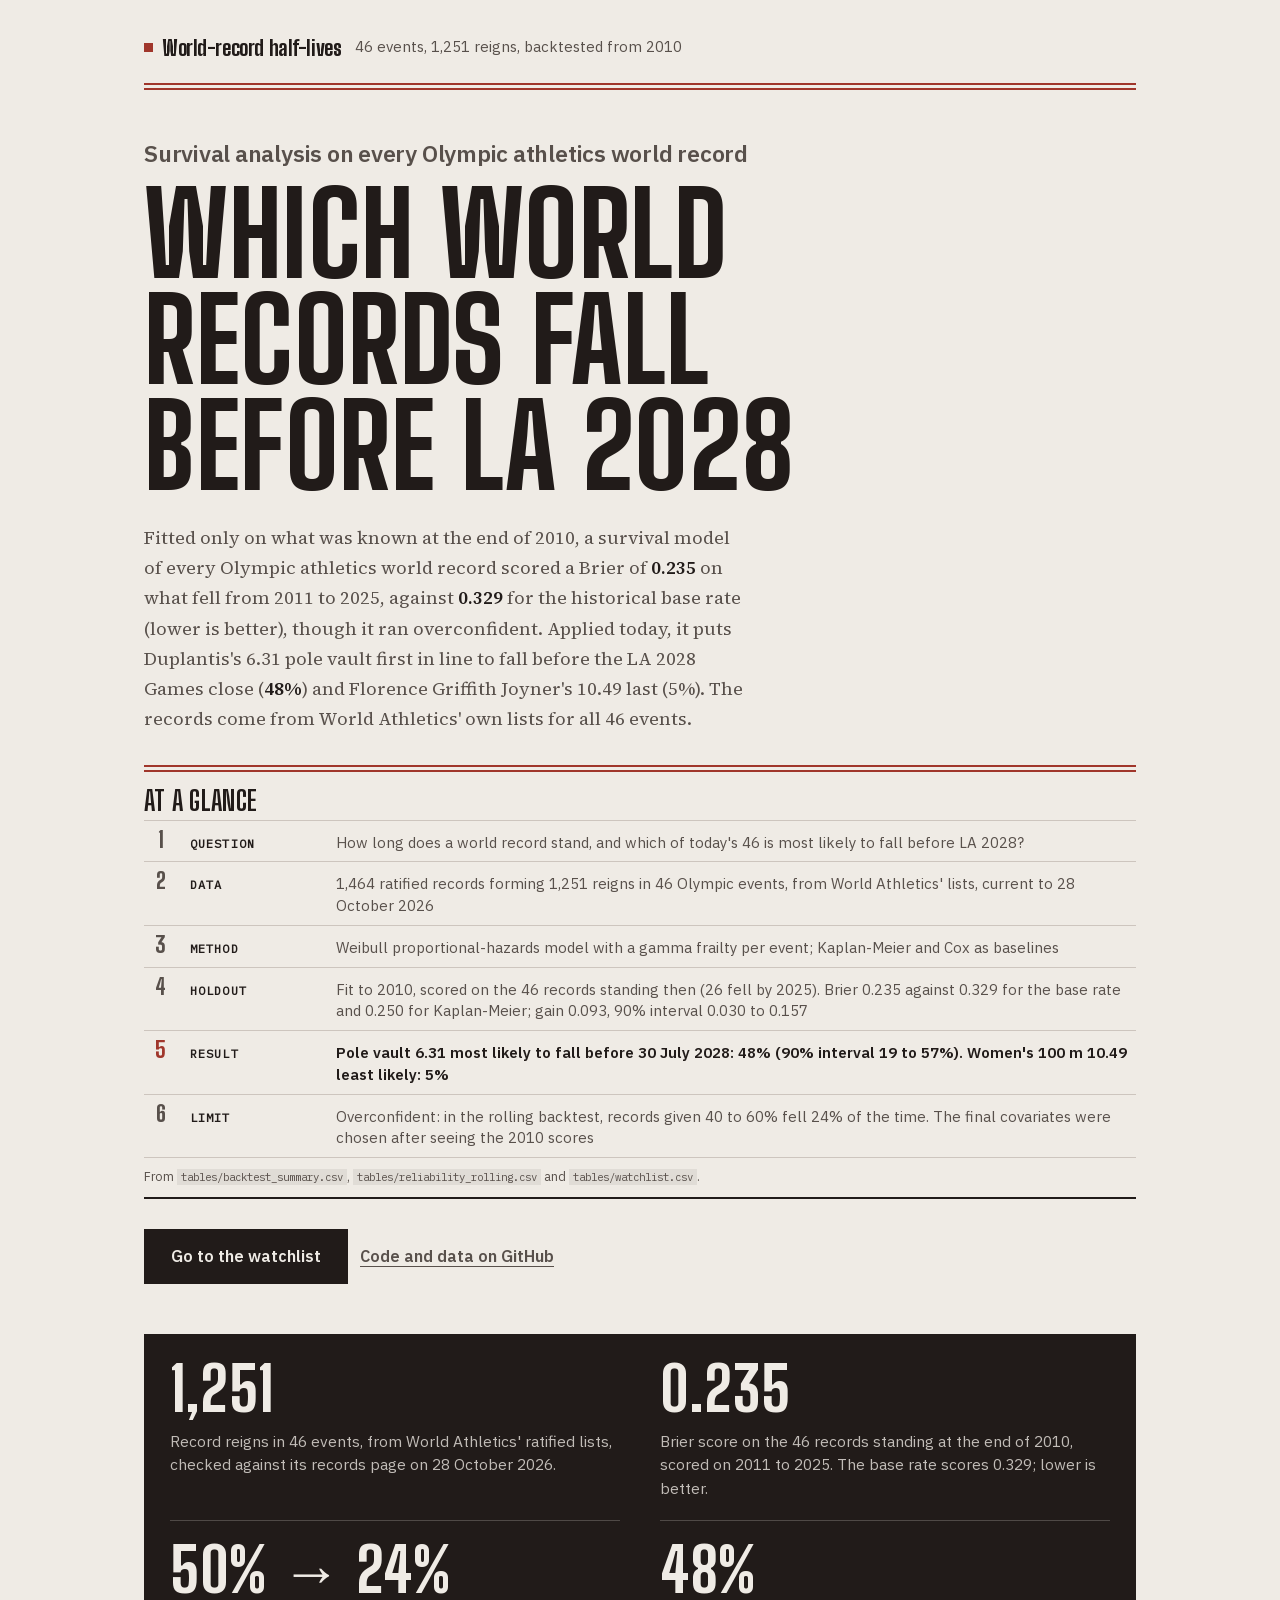
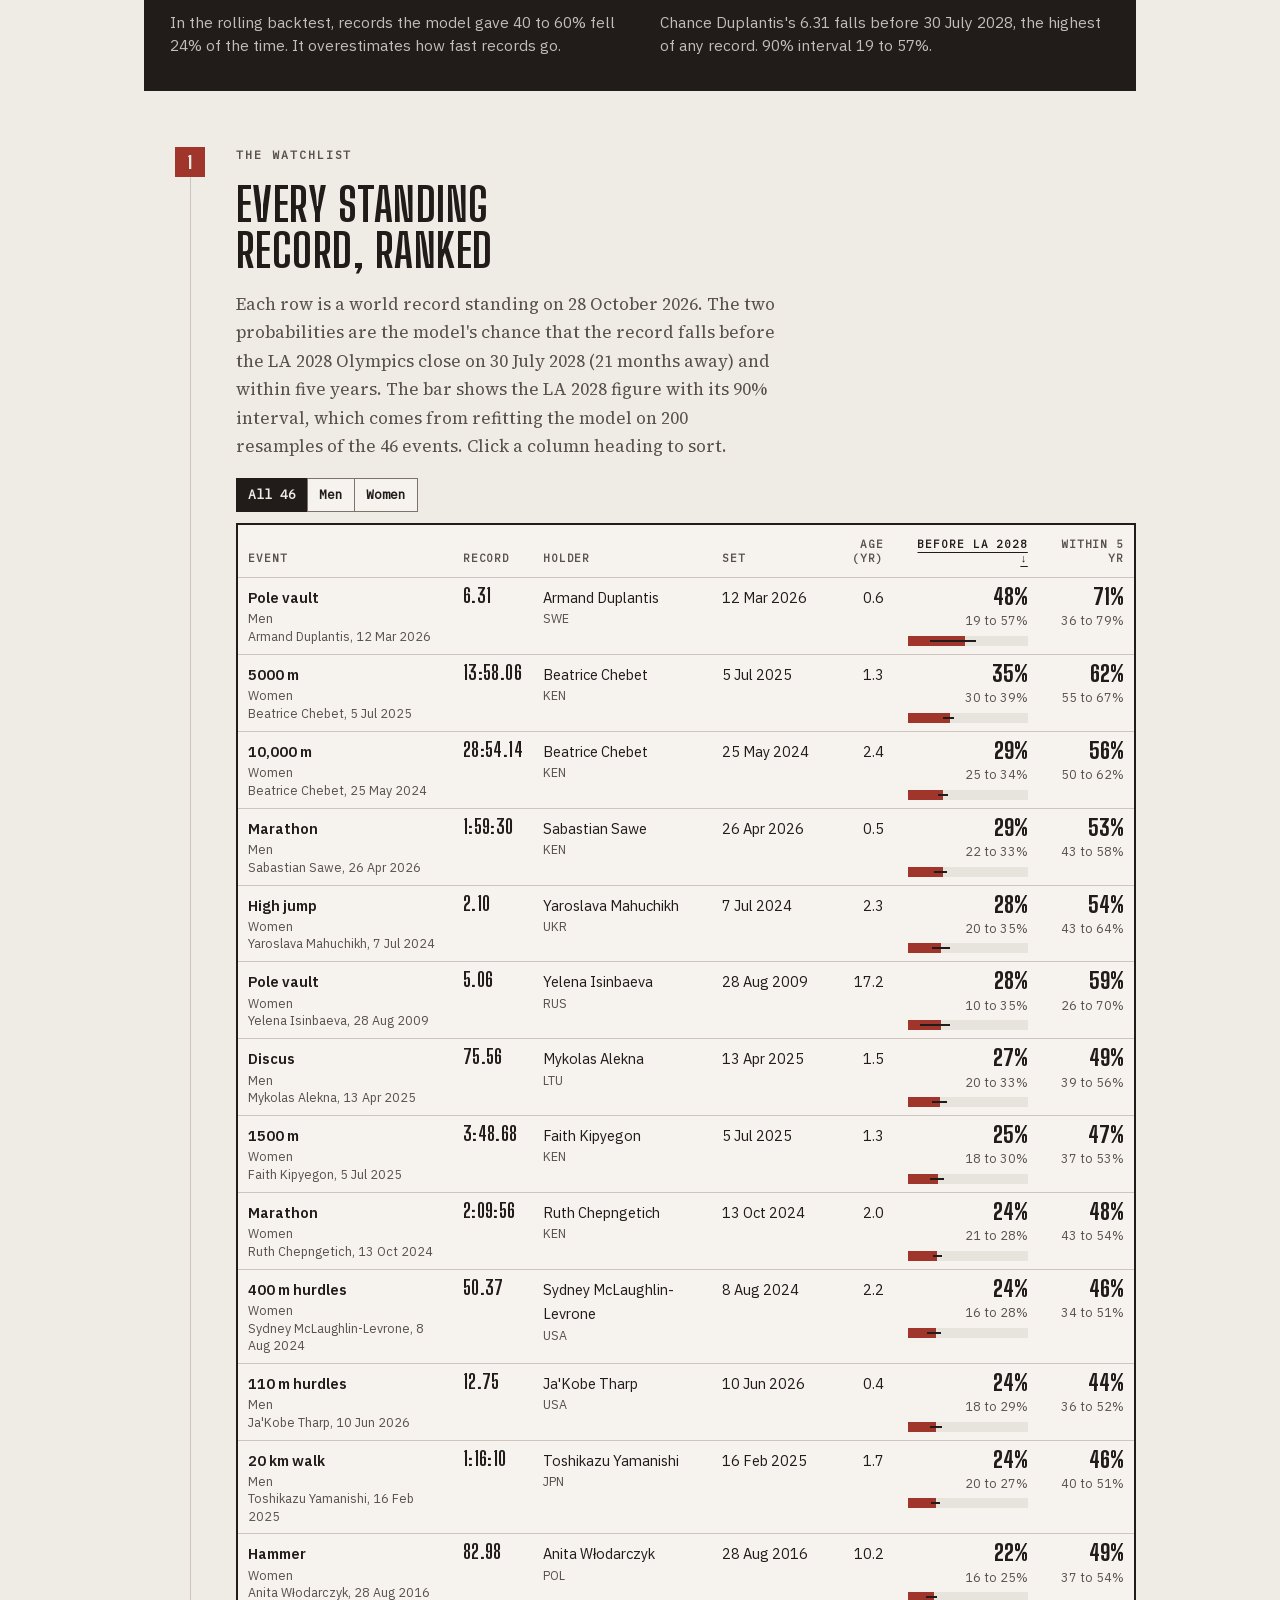
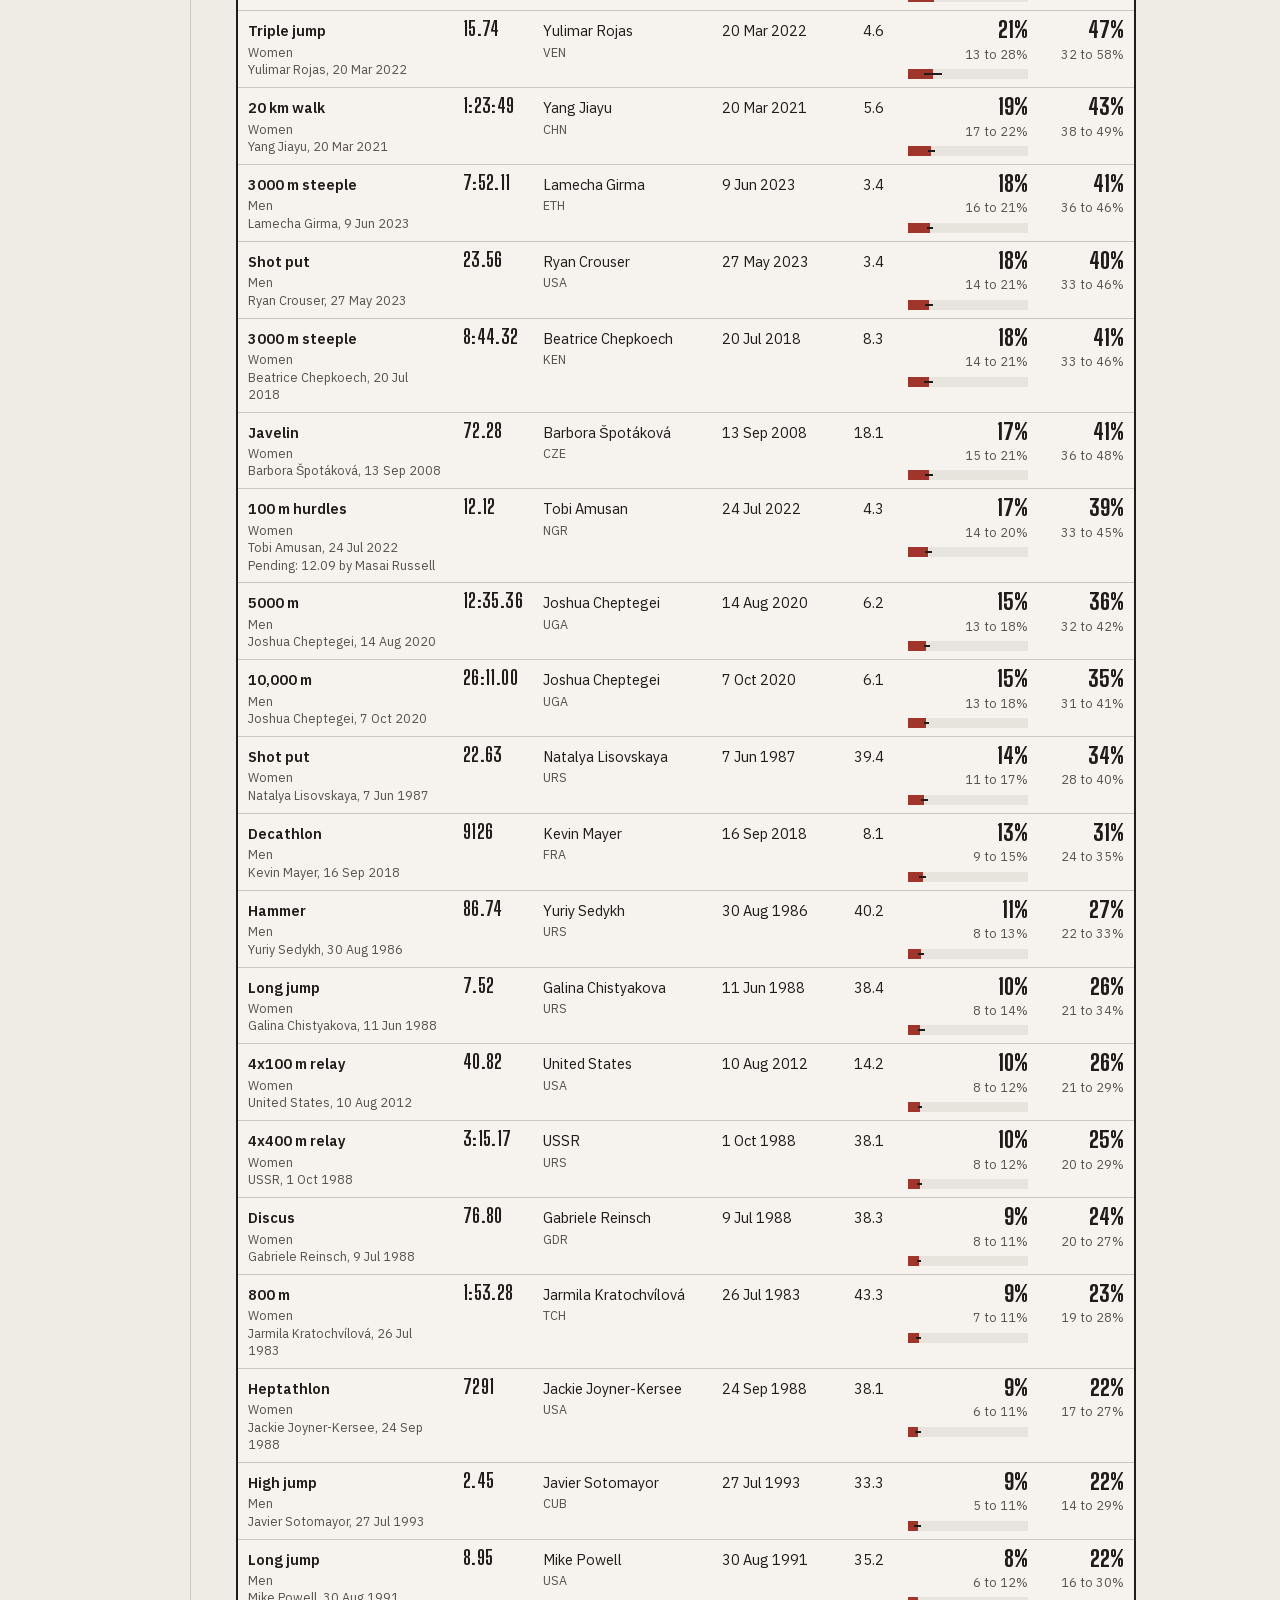
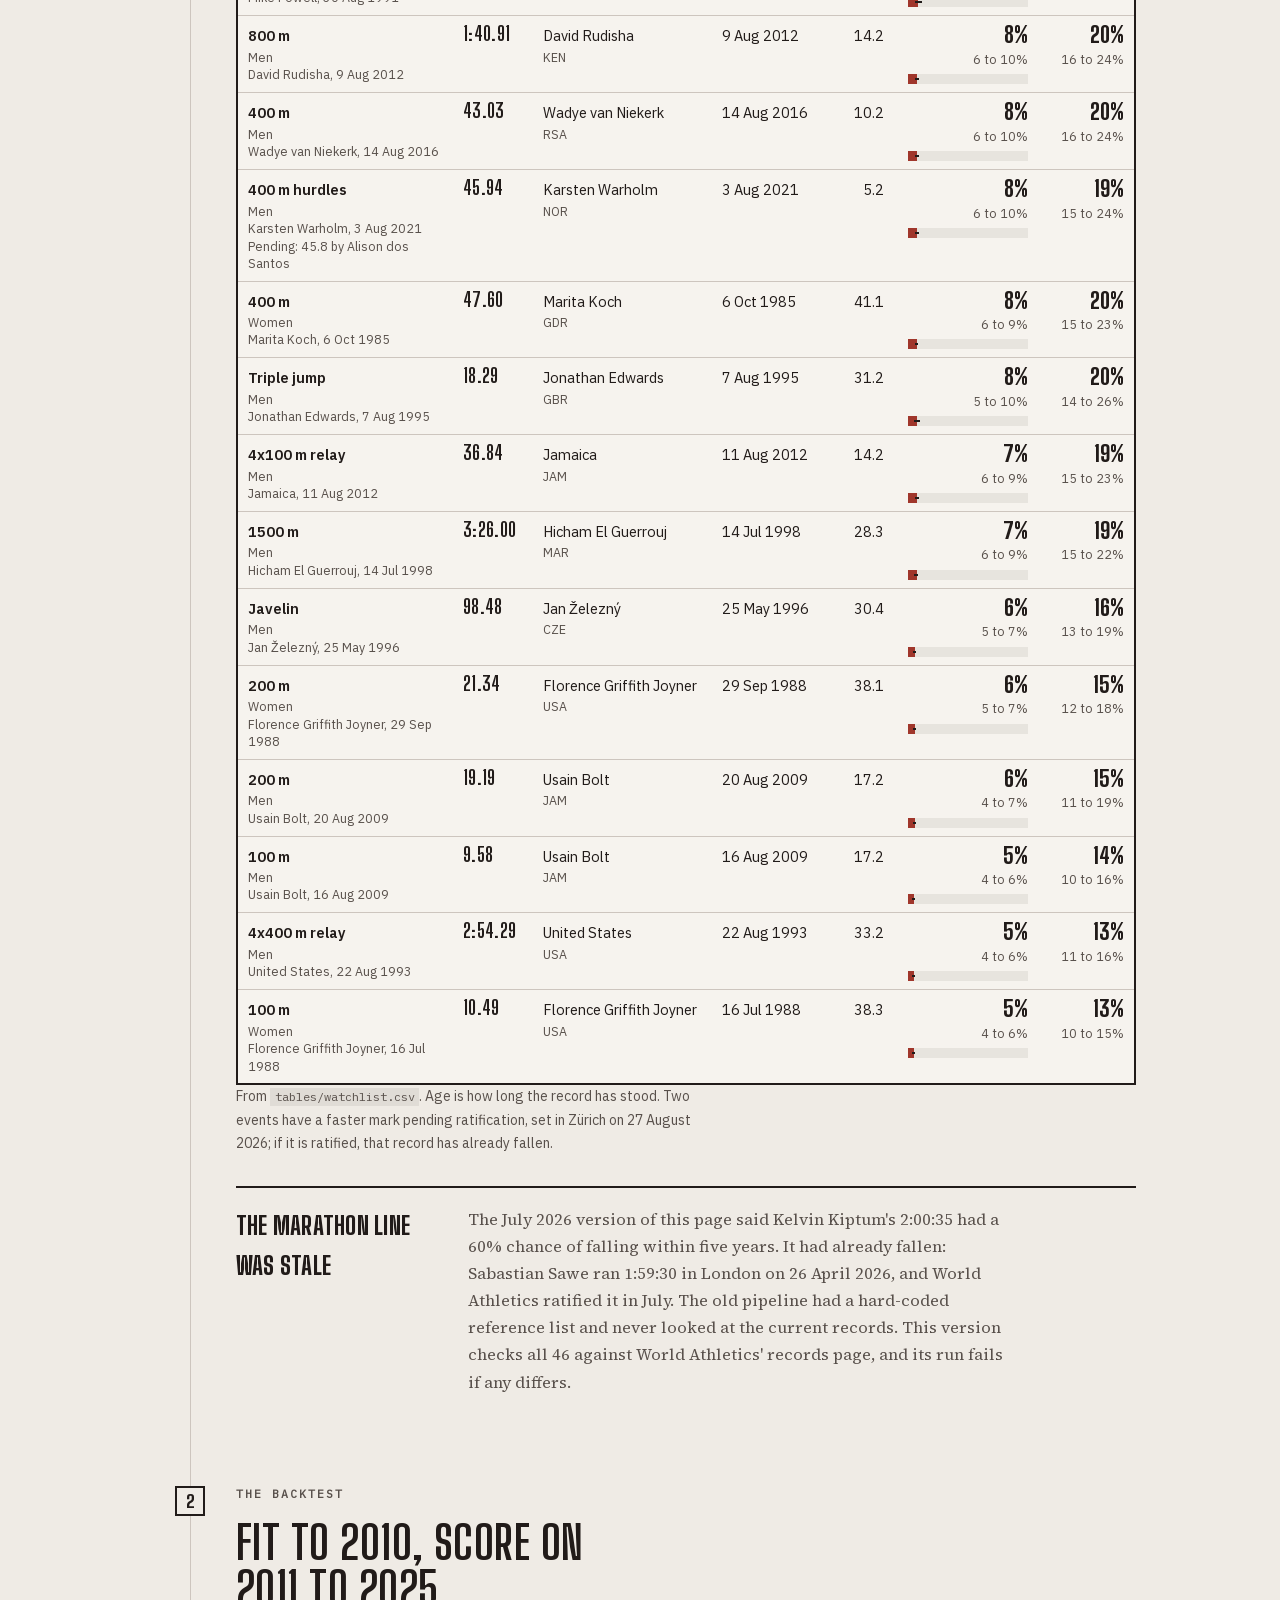
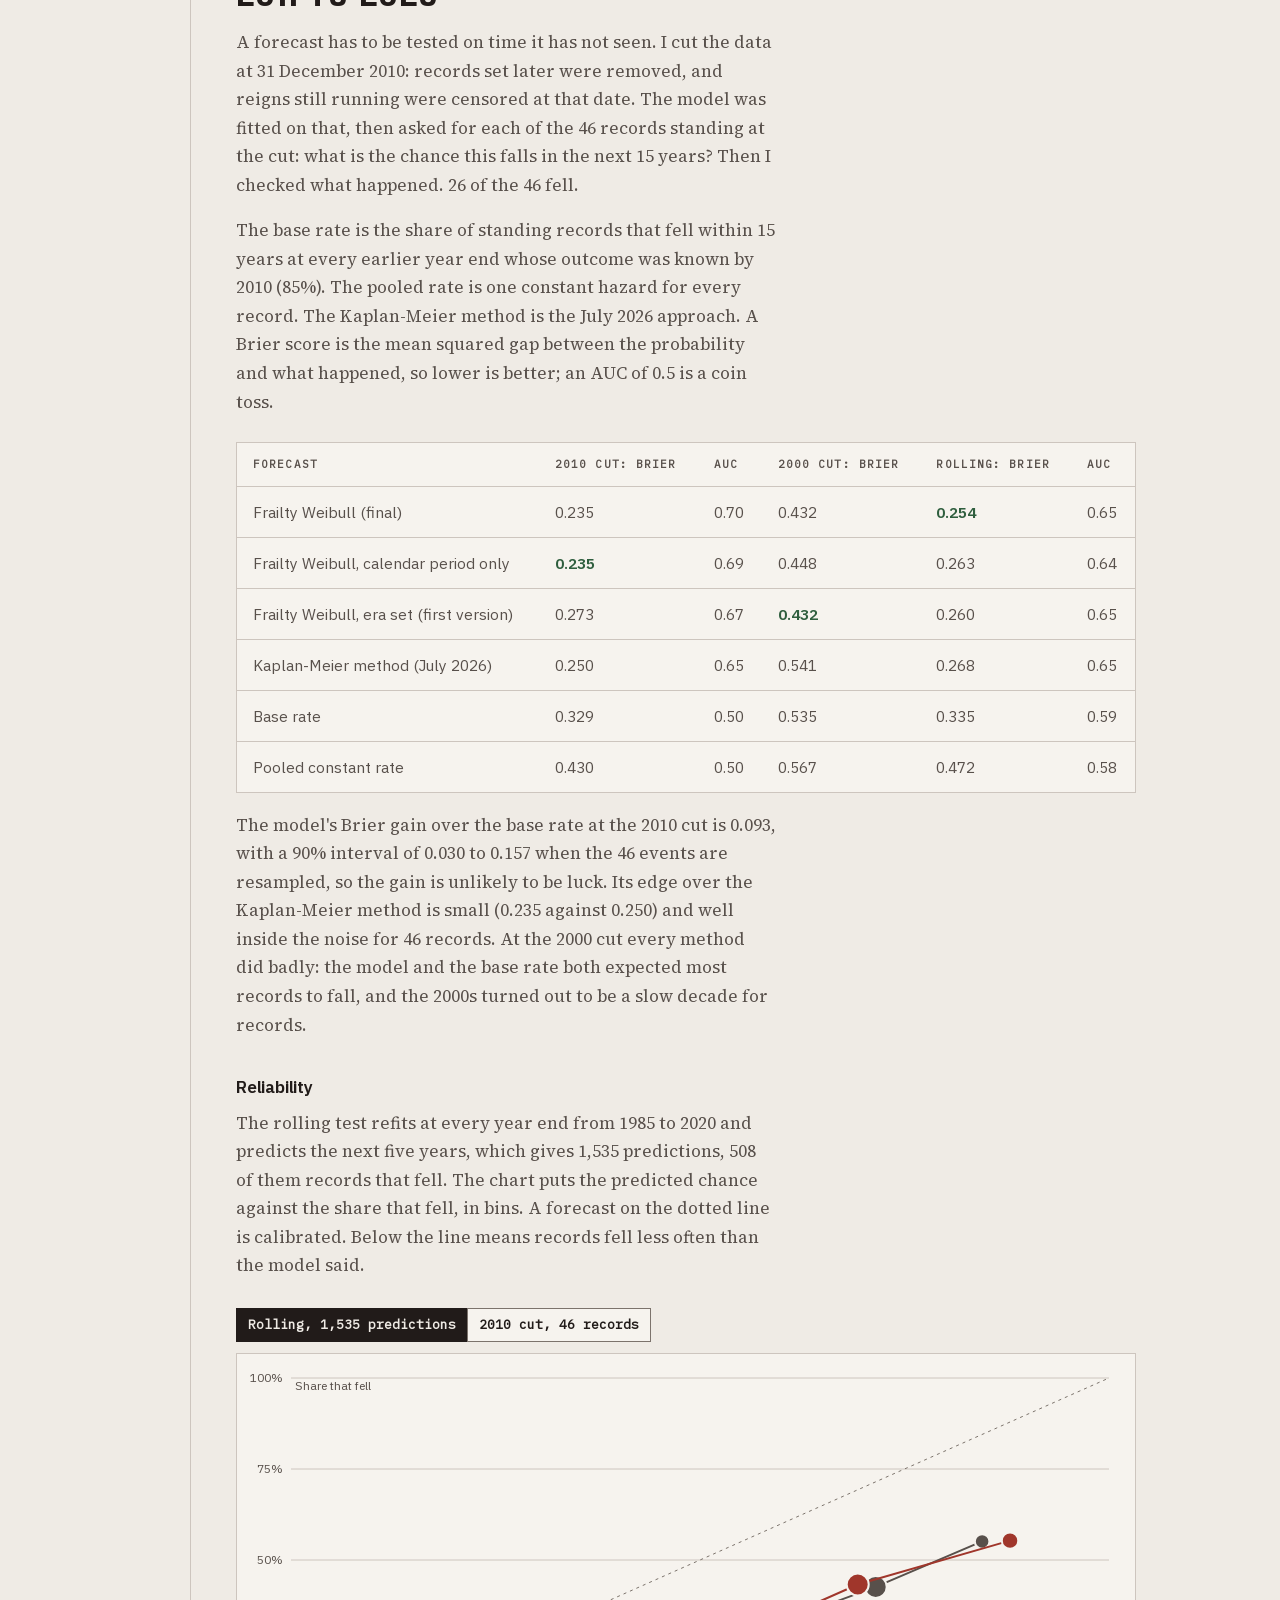
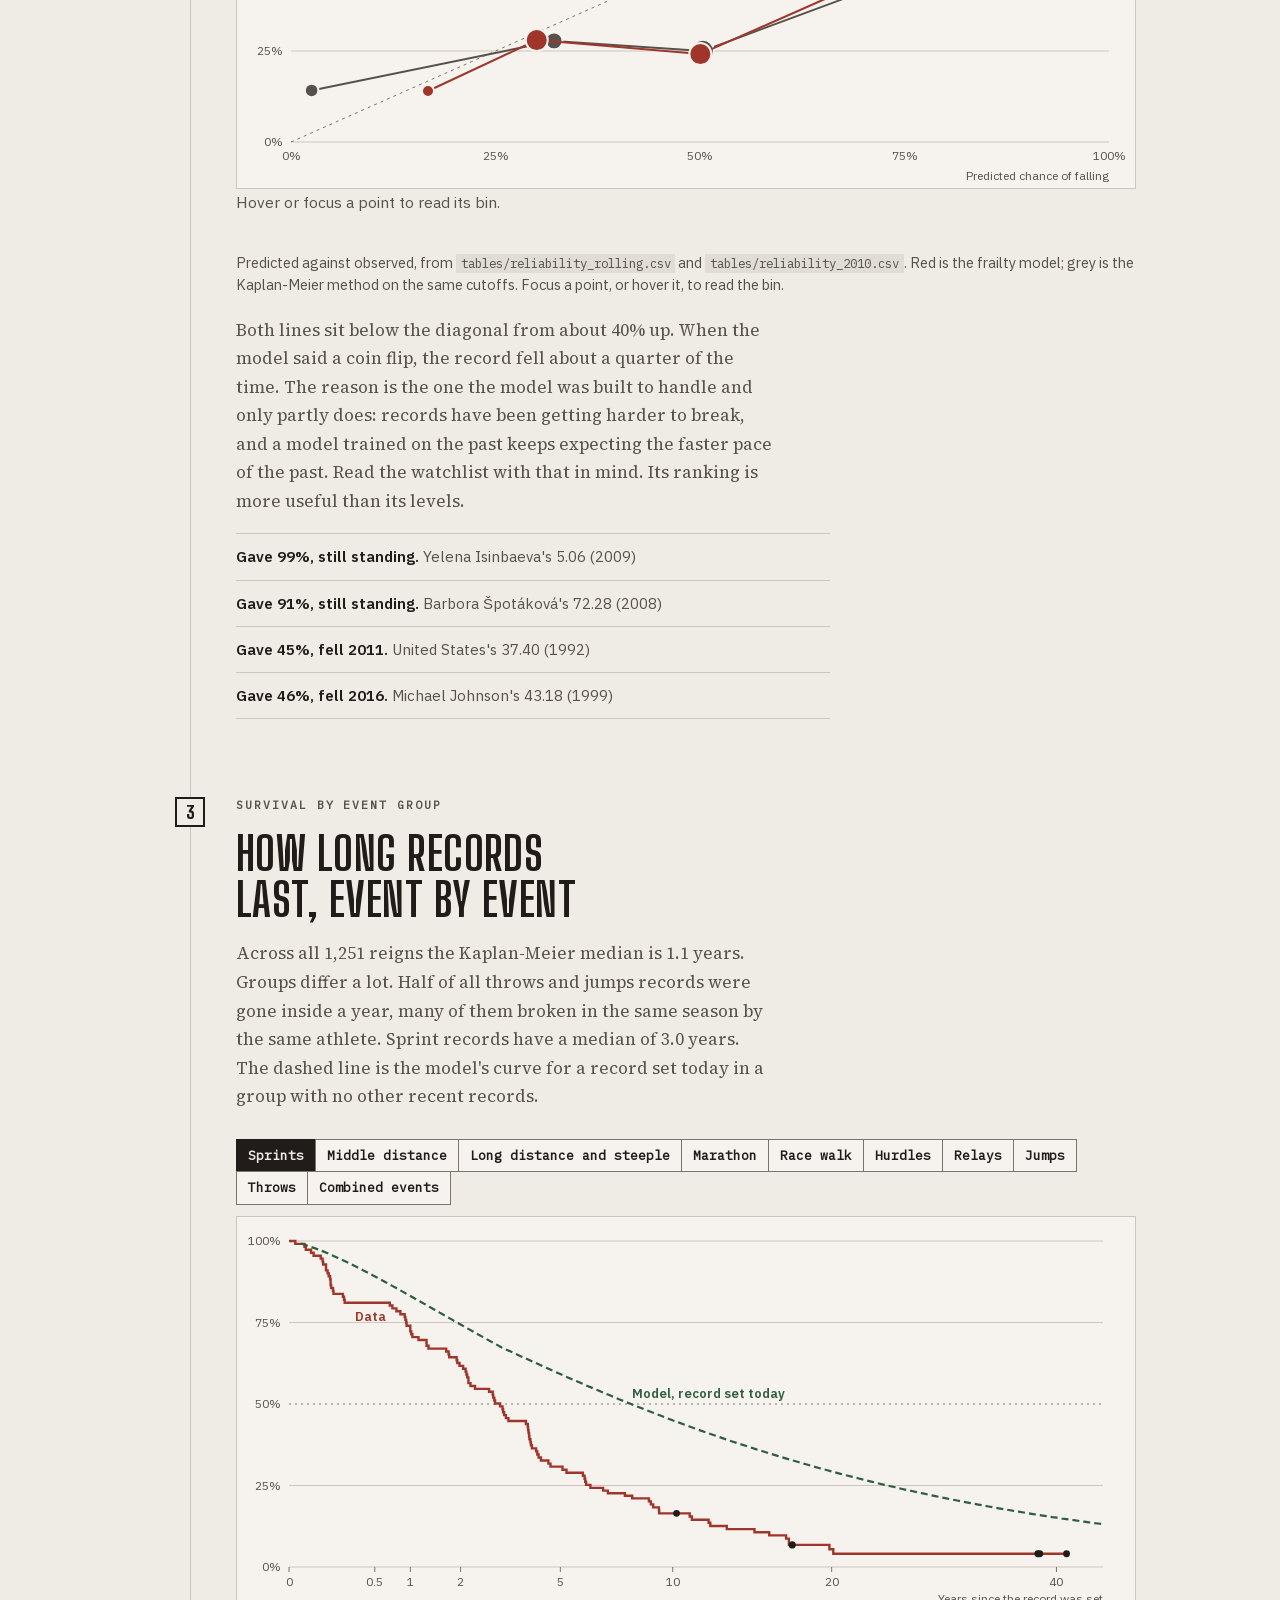
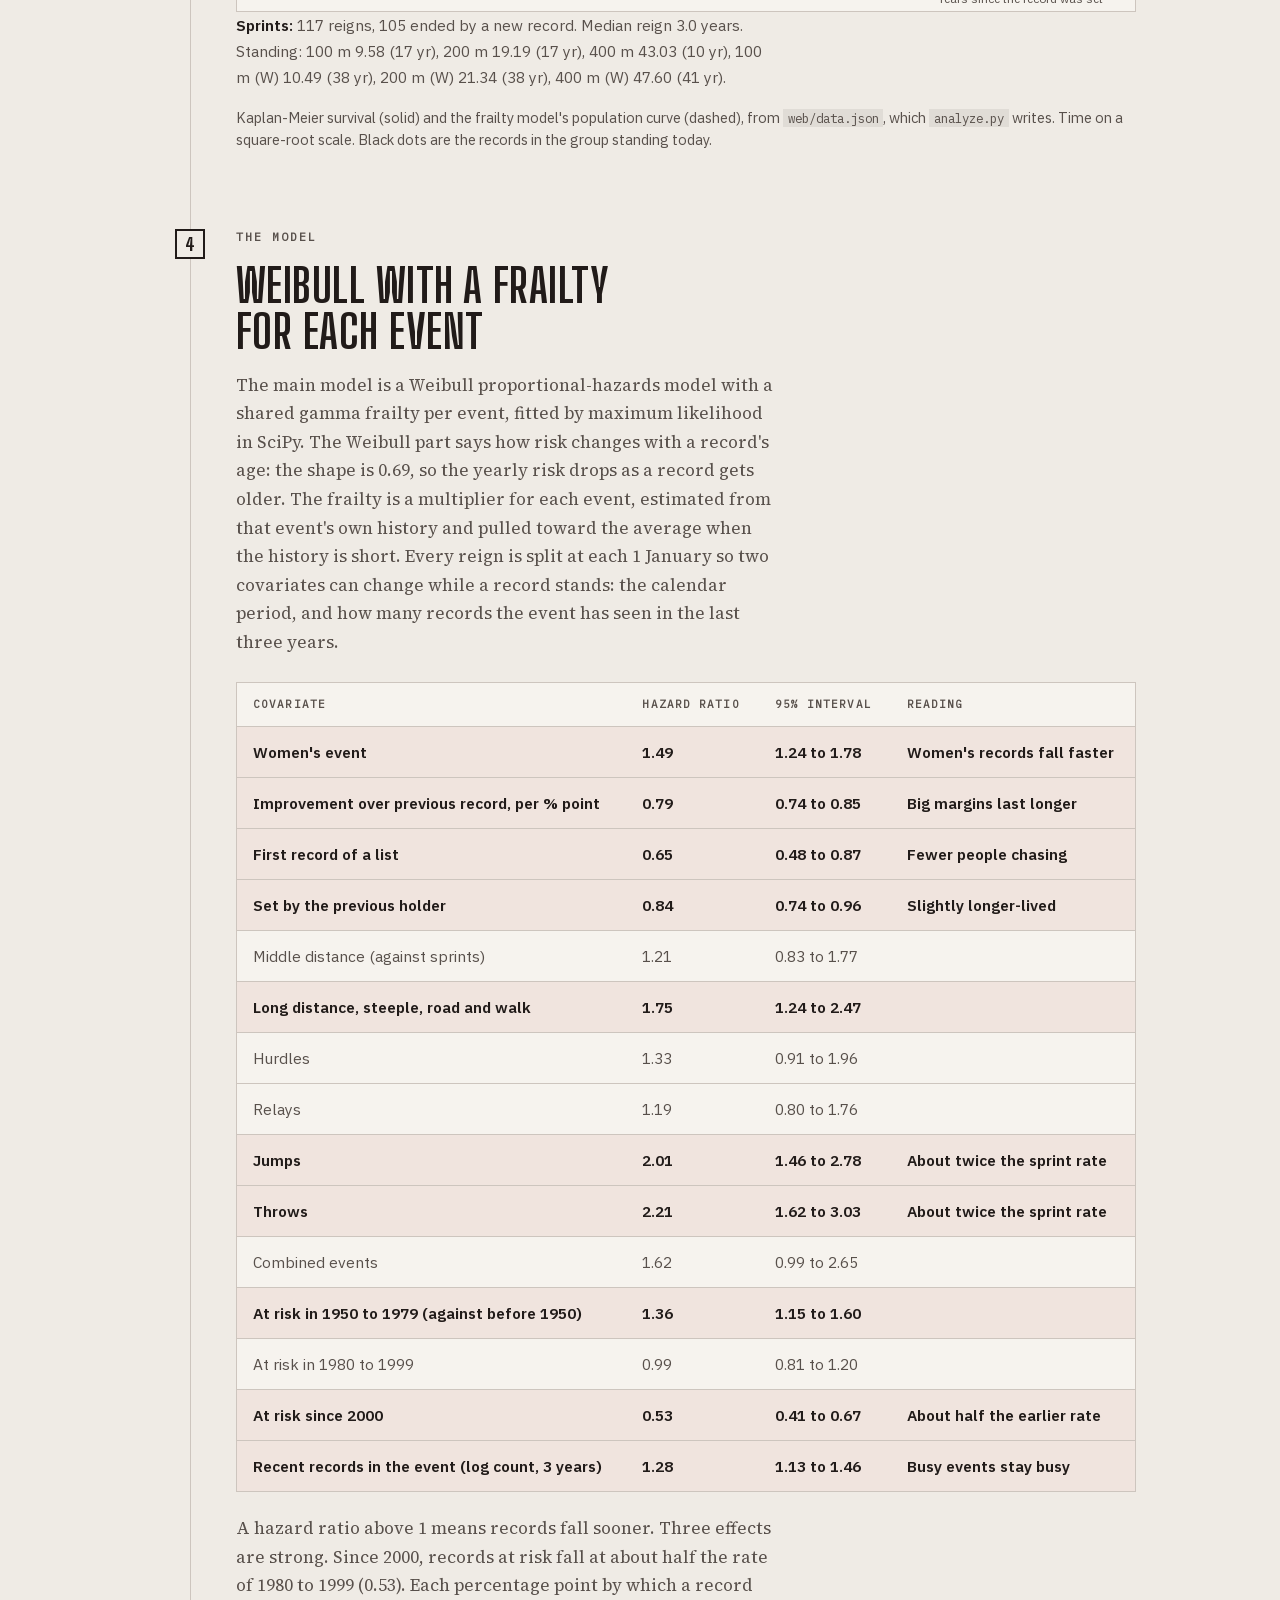
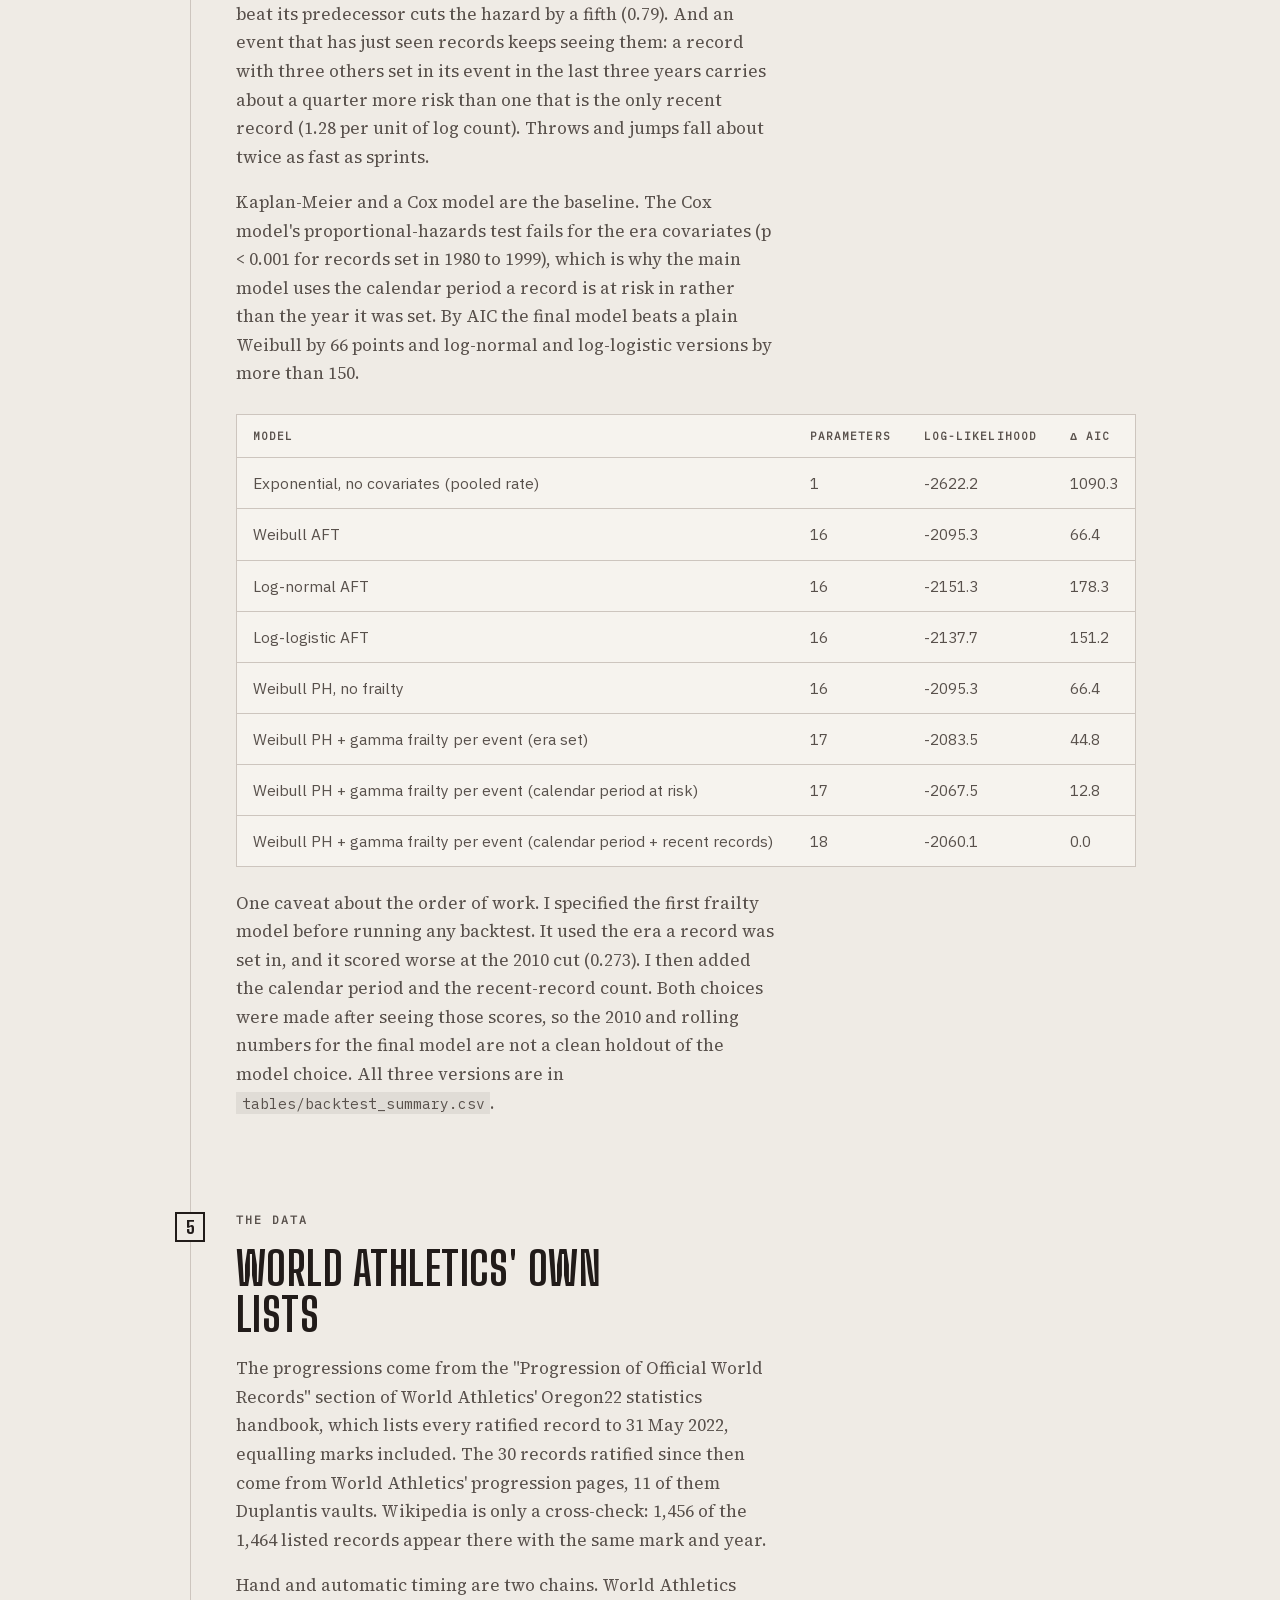
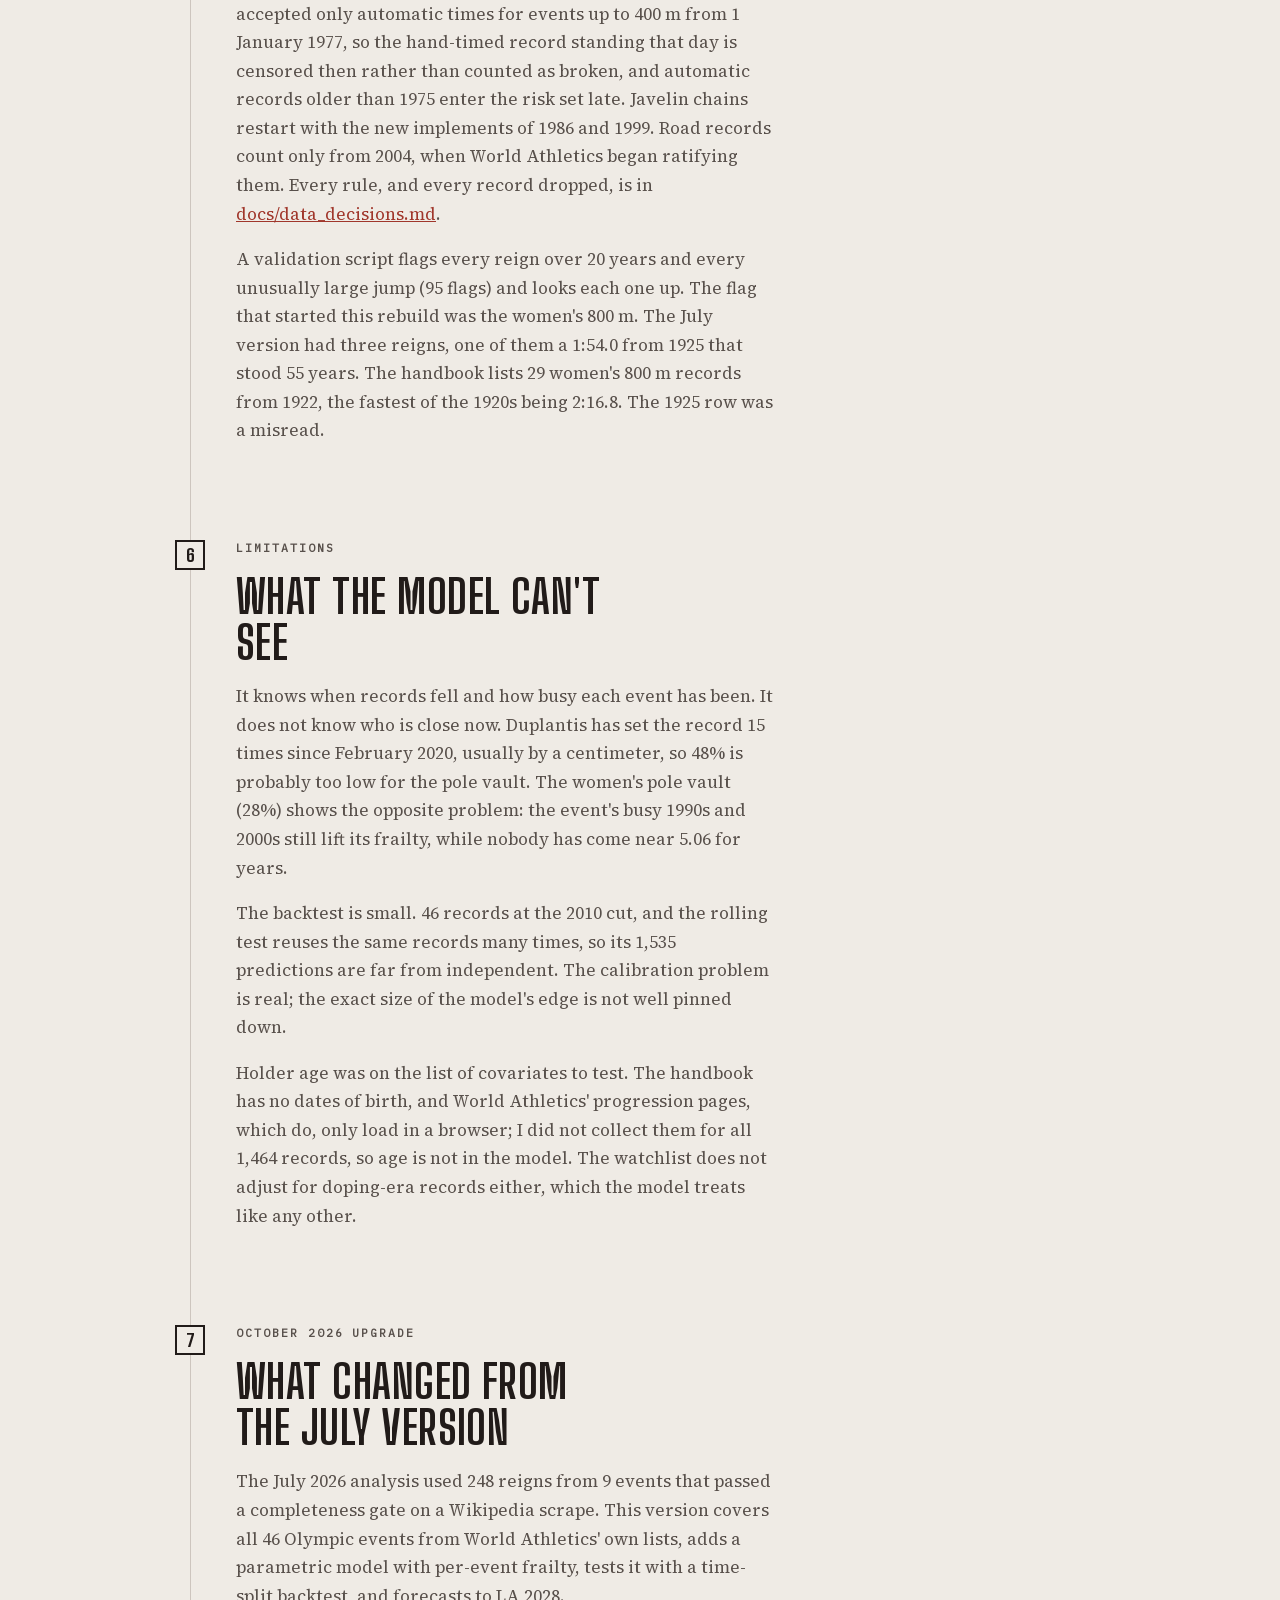
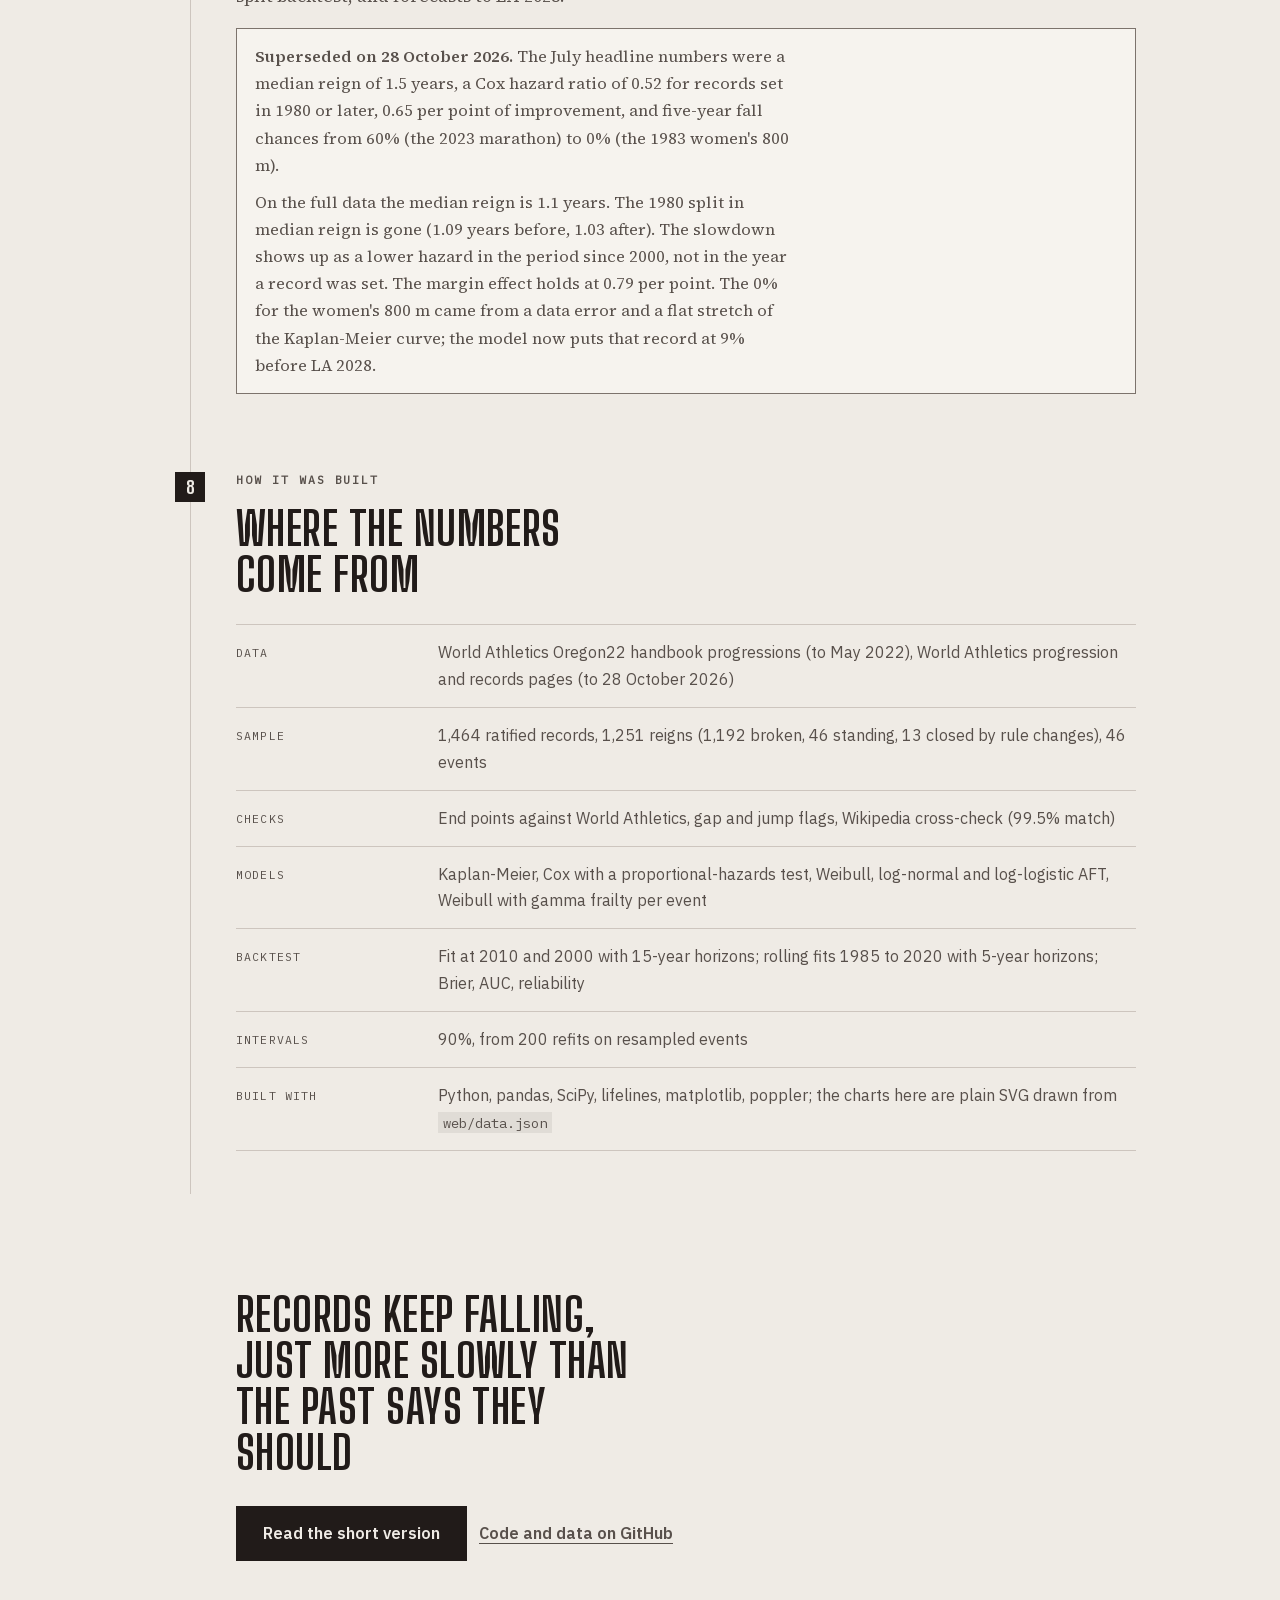
==== commit bfe27484: "Write-up: backtest result up front, at-a-glance block, reliability chart as a group; README opens wi" ====
--- a/overview/index.html
+++ b/overview/index.html
@@ -10,6 +10,11 @@
 <meta property="og:description" content="1,251 world-record reigns in 46 events, a Weibull survival model with per-event frailty, a 2010 backtest scored on 2011 to 2025, and a watchlist for LA 2028." />
 <meta property="og:type" content="article" />
 <meta property="og:url" content="https://lyhjeremy.github.io/world-record-half-lives/overview/" />
+<meta property="og:image" content="https://lyhjeremy.github.io/world-record-half-lives/og.png" />
+<meta property="og:image:width" content="1200" />
+<meta property="og:image:height" content="630" />
+<meta property="og:image:alt" content="World-record half-lives: which records fall before LA 2028" />
+<meta name="twitter:card" content="summary_large_image" />
 <style>
   :root {
     --paper: #EFEBE5;
@@ -310,6 +315,22 @@
   .wl .dt { white-space: nowrap; }
   .pbar { margin-left: auto; }
   .wl .mob { display: none; }
+  /* At a glance, set as a start list: one lane per fact */
+  .glance { margin: 30px 0 4px; max-width: 62rem; border-top: 7px double var(--accent); border-bottom: 2px solid var(--ink); }
+  .glance h2 { font-size: clamp(22px, 2.6vw, 28px); margin: 14px 0 6px; }
+  .glance ol { list-style: none; margin: 0; padding: 0; counter-reset: gl; }
+  .glance li { counter-increment: gl; display: grid; grid-template-columns: 2.1rem 8.4rem minmax(0, 1fr); gap: 0 12px;
+               align-items: baseline; padding: 8px 0; border-top: 1px solid var(--rule); }
+  .glance li::before { content: counter(gl); font: 800 22px/1 var(--display); color: var(--muted); text-align: center; }
+  .glance li.res::before { color: var(--accent); }
+  .glance .k { font: 600 12px/1.4 var(--mono); letter-spacing: .1em; text-transform: uppercase; color: var(--ink); }
+  .glance .v { font-family: var(--sans); font-size: 15px; line-height: 1.45; color: var(--ink2); }
+  .glance li.res .v { color: var(--ink); font-weight: 600; }
+  .glance-src { font-family: var(--sans); font-size: 12.5px; color: var(--muted); margin: 0; padding: 8px 0 10px; border-top: 1px solid var(--rule); }
+  @media (max-width: 640px) {
+    .glance li { grid-template-columns: 2.1rem minmax(0, 1fr); }
+    .glance .v { grid-column: 2; }
+  }
   @media (max-width: 640px) {
     .wl table { min-width: 0; font-size: 14px; }
     .wl .c-h, .wl .c-d, .wl .c-a { display: none; }
@@ -331,13 +352,26 @@
     <h1>Which world records fall before LA 2028</h1>
 
     <p class="hero-sub">
-      I rebuilt the ratified progression of all 46 Olympic athletics events from World
-      Athletics' own lists and treated each record as a survival time. A model fitted only
-      on what was known at the end of 2010 beat the historical base rate on what happened
-      from 2011 to 2025, though it ran overconfident. Applied today, it puts Duplantis's
-      6.31 pole vault first in line to fall before the Games close (48%) and Florence
-      Griffith Joyner's 10.49 last (5%).
-    </p>
+      Fitted only on what was known at the end of 2010, a survival model of every Olympic
+      athletics world record scored a Brier of <strong>0.235</strong> on what fell from 2011 to
+      2025, against <strong>0.329</strong> for the historical base rate (lower is better), though it
+      ran overconfident. Applied today, it puts Duplantis's 6.31 pole vault first in line to fall
+      before the LA 2028 Games close (<strong>48%</strong>) and Florence Griffith Joyner's 10.49 last
+      (5%). The records come from World Athletics' own lists for all 46 events.
+    </p>
+
+    <section class="glance" aria-labelledby="glance-h">
+      <h2 id="glance-h">At a glance</h2>
+      <ol>
+        <li><span class="k">Question</span><span class="v">How long does a world record stand, and which of today's 46 is most likely to fall before LA 2028?</span></li>
+        <li><span class="k">Data</span><span class="v">1,464 ratified records forming 1,251 reigns in 46 Olympic events, from World Athletics' lists, current to 28 October 2026</span></li>
+        <li><span class="k">Method</span><span class="v">Weibull proportional-hazards model with a gamma frailty per event; Kaplan-Meier and Cox as baselines</span></li>
+        <li><span class="k">Holdout</span><span class="v">Fit to 2010, scored on the 46 records standing then (26 fell by 2025). Brier 0.235 against 0.329 for the base rate and 0.250 for Kaplan-Meier; gain 0.093, 90% interval 0.030 to 0.157</span></li>
+        <li class="res"><span class="k">Result</span><span class="v">Pole vault 6.31 most likely to fall before 30 July 2028: 48% (90% interval 19 to 57%). Women's 100 m 10.49 least likely: 5%</span></li>
+        <li><span class="k">Limit</span><span class="v">Overconfident: in the rolling backtest, records given 40 to 60% fell 24% of the time. The final covariates were chosen after seeing the 2010 scores</span></li>
+      </ol>
+      <p class="glance-src">From <code>tables/backtest_summary.csv</code>, <code>tables/reliability_rolling.csv</code> and <code>tables/watchlist.csv</code>.</p>
+    </section>
 
     <div class="cta-row">
       <a class="btn btn-primary" href="#watchlist">Go to the watchlist</a>
@@ -420,7 +454,7 @@
     <p class="eyebrow">The backtest</p>
     <h2>Fit to 2010, score on 2011 to 2025</h2>
     <p>
-      The only fair test of a forecast is time. I cut the data at 31 December 2010: records set
+      A forecast has to be tested on time it has not seen. I cut the data at 31 December 2010: records set
       later were removed, and reigns still running were censored at that date. The model was
       fitted on that, then asked for each of the 46 records standing at the cut: what is the chance
       this falls in the next 15 years? Then I checked what happened. 26 of the 46 fell.
@@ -769,7 +803,7 @@
       var pw = W - m.l - m.r, ph = H - m.t - m.b;
       var X = function (v) { return m.l + v * pw; }, Y = function (v) { return m.t + (1 - v) * ph; };
       box.textContent = "";
-      var svg = el("svg", { viewBox: "0 0 " + W + " " + H, role: "img",
+      var svg = el("svg", { viewBox: "0 0 " + W + " " + H, role: "group",
         "aria-label": "Reliability of the backtest: predicted chance of falling against the share that fell. Above 40 percent predicted, the share that fell is well below the prediction." }, box);
       [0, .25, .5, .75, 1].forEach(function (v) {
         el("line", { x1: m.l, x2: m.l + pw, y1: Y(v), y2: Y(v), "class": "grid" }, svg);
